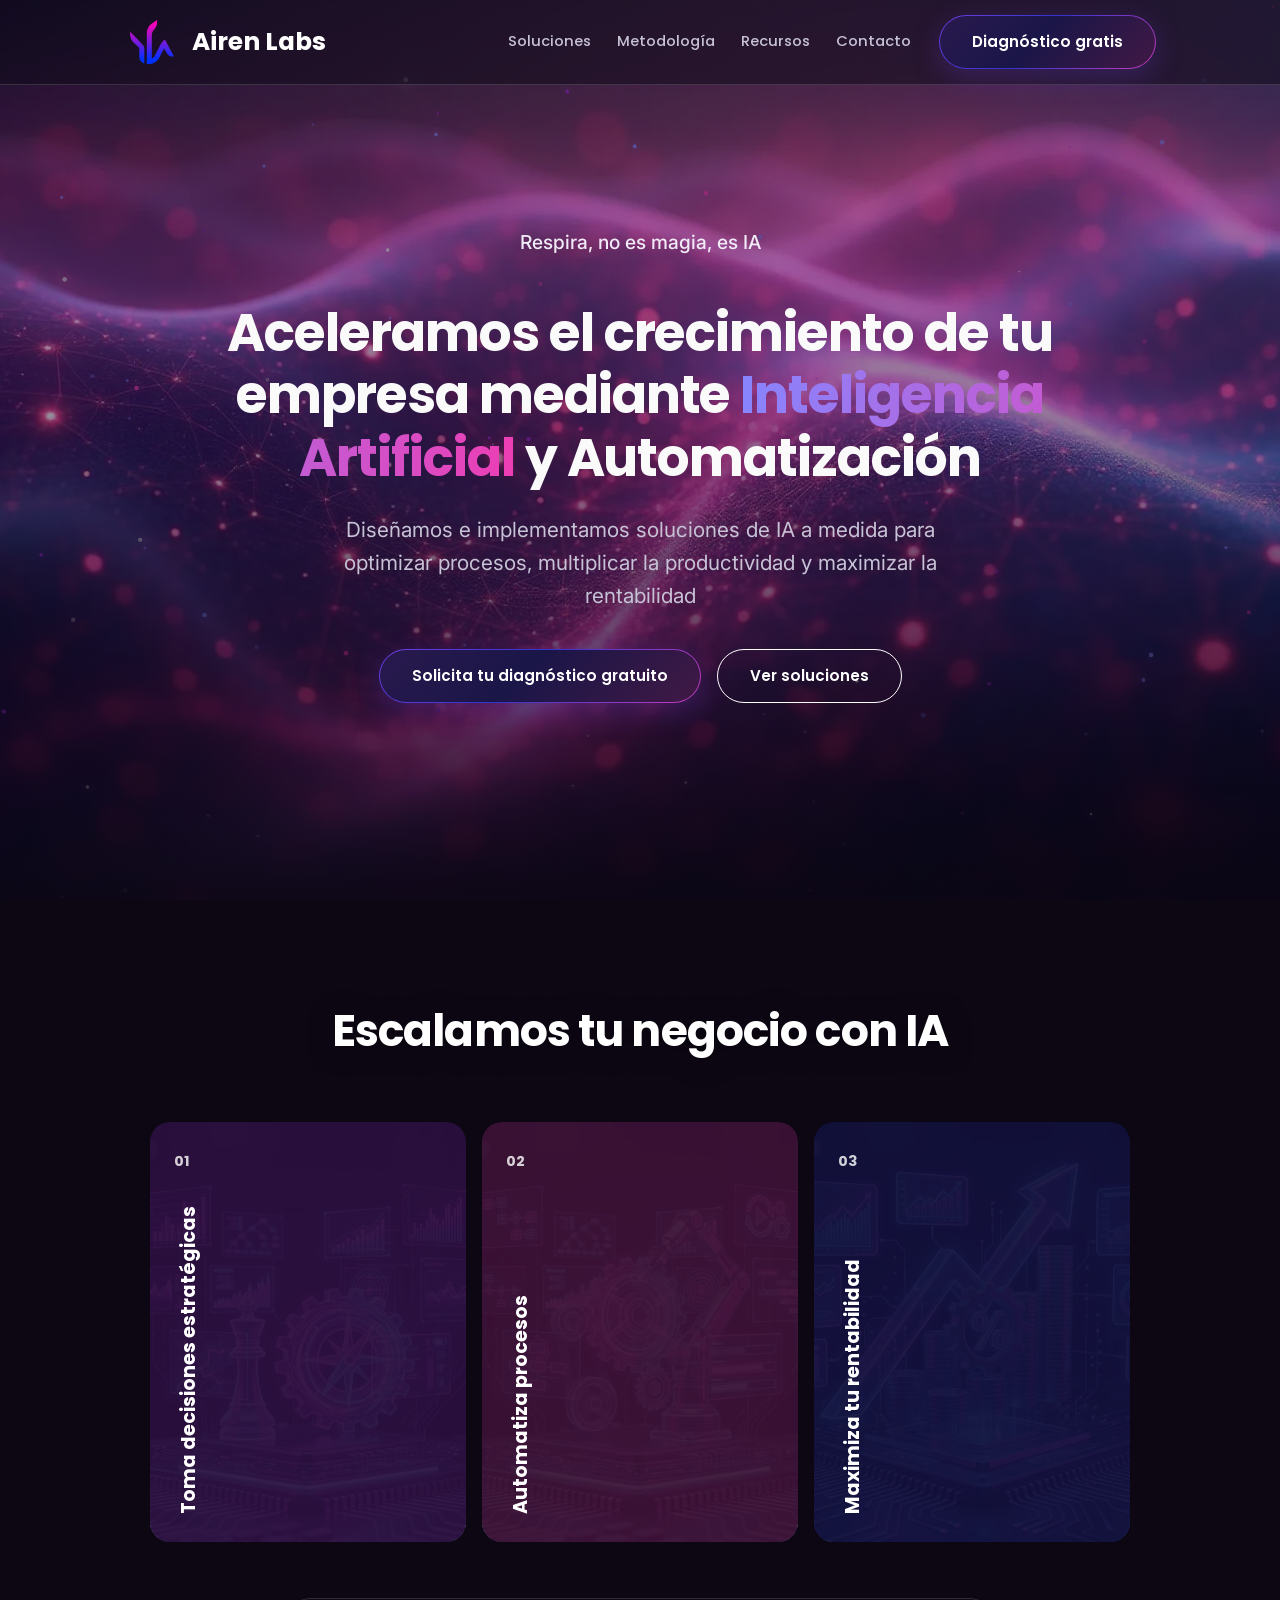
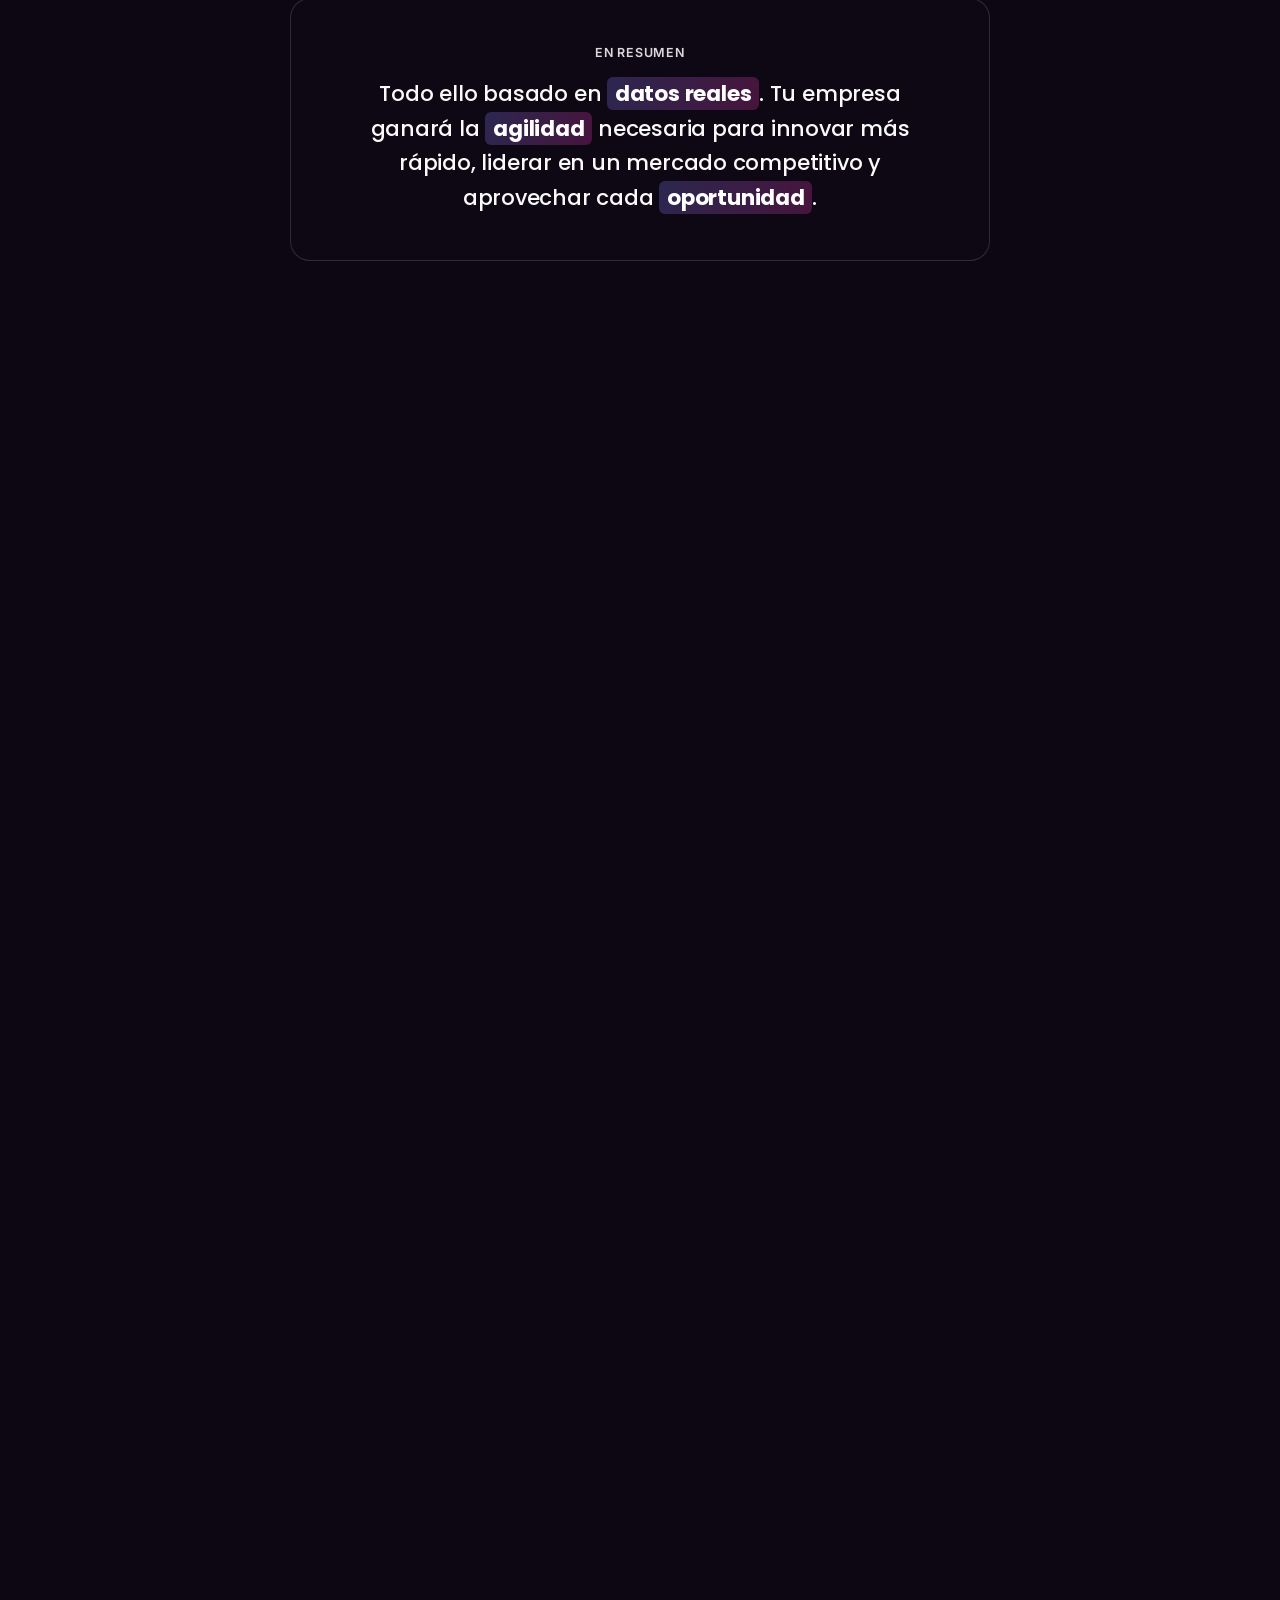
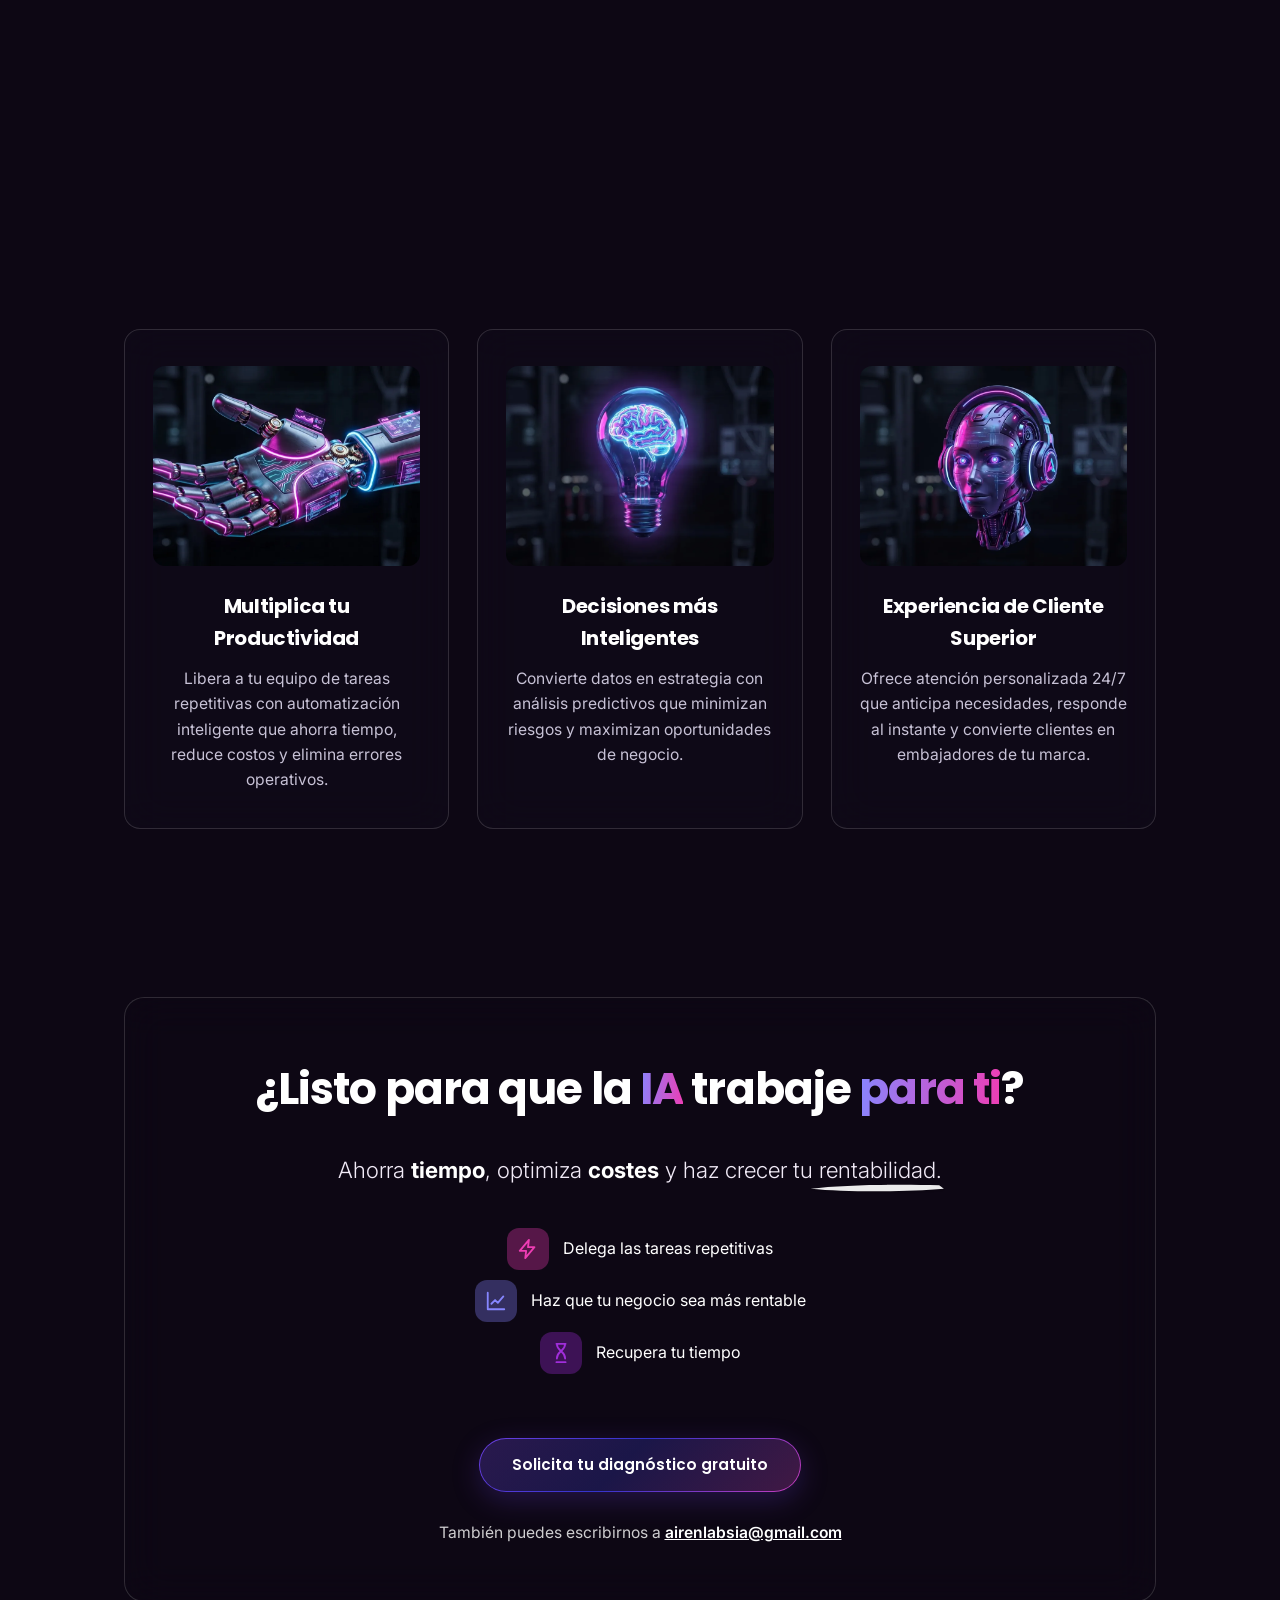
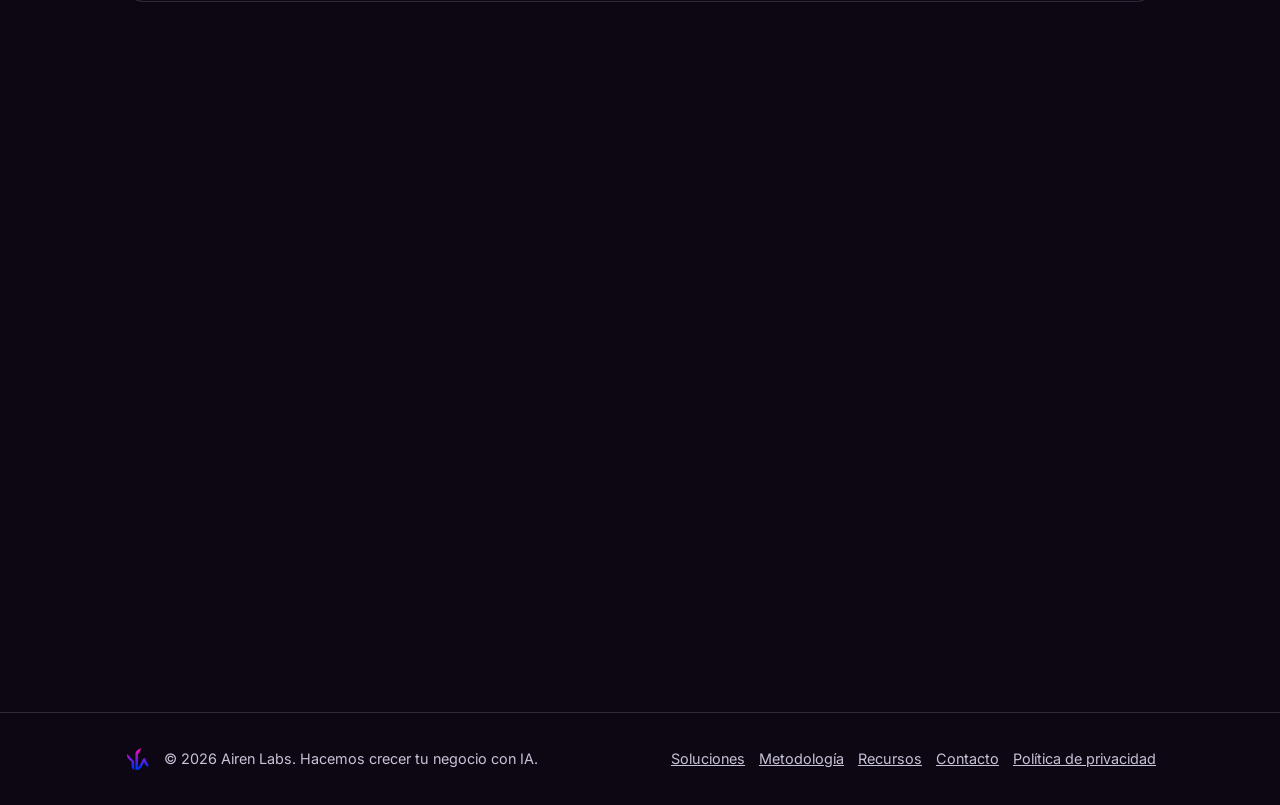
==== index.html @ 018a7fe8 "SEO, optimización de imágenes y diferenciación de páginas de servicio - Añade meta description, Open" ====
<!DOCTYPE html>
<html lang="es">
<head>
<meta charset="UTF-8">
<meta name="viewport" content="width=device-width, initial-scale=1.0">
<title>Airen Labs — IA que trabaja por ti</title>
<meta name="description" content="Diseñamos e implementamos soluciones de IA a medida para optimizar procesos, multiplicar la productividad y maximizar la rentabilidad de tu empresa.">
<link rel="canonical" href="https://www.airen-labs.com/">
<meta property="og:type" content="website">
<meta property="og:locale" content="es_ES">
<meta property="og:site_name" content="Airen Labs">
<meta property="og:url" content="https://www.airen-labs.com/">
<meta property="og:title" content="Airen Labs — IA que trabaja por ti">
<meta property="og:description" content="Diseñamos e implementamos soluciones de IA a medida para optimizar procesos, multiplicar la productividad y maximizar la rentabilidad de tu empresa.">
<meta property="og:image" content="https://www.airen-labs.com/imagenes%20web/hero-bg.jpg">
<meta name="twitter:card" content="summary_large_image">
<meta name="twitter:title" content="Airen Labs — IA que trabaja por ti">
<meta name="twitter:description" content="Diseñamos e implementamos soluciones de IA a medida para optimizar procesos, multiplicar la productividad y maximizar la rentabilidad de tu empresa.">
<meta name="twitter:image" content="https://www.airen-labs.com/imagenes%20web/hero-bg.jpg">
<link rel="icon" type="image/svg+xml" href="imagenes%20web/logo.svg">
<link rel="alternate icon" type="image/png" sizes="32x32" href="imagenes%20web/favicon-32.png">
<link rel="alternate icon" type="image/png" sizes="48x48" href="imagenes%20web/favicon-48.png">
<link rel="alternate icon" type="image/png" sizes="512x512" href="imagenes%20web/favicon-512.png">
<link rel="apple-touch-icon" sizes="180x180" href="imagenes%20web/apple-touch-icon.png">
<link rel="preconnect" href="https://fonts.googleapis.com">
<link rel="preconnect" href="https://fonts.gstatic.com" crossorigin>
<link rel="stylesheet" href="styles.css">
<link rel="preload" as="style" href="https://fonts.googleapis.com/css2?family=Poppins:wght@600;700;800&family=Inter:wght@400;500;600&display=swap" onload="this.onload=null;this.rel='stylesheet'">
<noscript><link rel="stylesheet" href="https://fonts.googleapis.com/css2?family=Poppins:wght@600;700;800&family=Inter:wght@400;500;600&display=swap"></noscript>
<link rel="preload" as="style" href="glass-folder.css" onload="this.onload=null;this.rel='stylesheet'">
<noscript><link rel="stylesheet" href="glass-folder.css"></noscript>
<script async src="https://www.googletagmanager.com/gtm.js?id=G-SX6KW8X8PZ"></script>
<script>
  window.dataLayer = window.dataLayer || [];
  function gtag(){dataLayer.push(arguments);}
  gtag('js', new Date());
</script>
</head>
<body>

<header class="site-header">
  <div class="site-header__inner container">
    <a href="#hero" class="site-header__brand">
      <img src="imagenes%20web/logo.svg" alt="" class="site-header__logo">
      Airen Labs
    </a>
    <nav class="site-header__nav" id="siteNav">
      <a href="#services">Soluciones</a>
      <a href="#metodologia">Metodología</a>
      <a href="#recursos">Recursos</a>
      <a href="#contact">Contacto</a>
    </nav>
    <a href="/diagnostico" class="btn btn--primary site-header__cta">Diagnóstico gratis</a>
    <button type="button" class="site-header__toggle" id="siteNavToggle" aria-expanded="false" aria-controls="siteNav" aria-label="Abrir menú">
      <span></span><span></span><span></span>
    </button>
  </div>
</header>

<div class="bg-scene" aria-hidden="true">
  <div class="wave wave--1"></div>
  <div class="wave wave--2"></div>
  <div class="wave wave--3"></div>
  <canvas id="stars"></canvas>
  <div class="bg-fade"></div>
</div>

<section class="hero" id="hero">
  <div class="hero__content reveal">
    <p class="hero__subtitle">Respira, no es magia, es IA</p>
    <h1 class="hero__headline">Aceleramos el crecimiento de tu empresa mediante <span class="gradient-text">Inteligencia Artificial</span> y Automatización</h1>
    <p class="hero__lead">Diseñamos e implementamos soluciones de IA a medida para optimizar procesos, multiplicar la productividad y maximizar la rentabilidad</p>
    <div class="hero__ctas">
      <a href="/diagnostico" class="btn btn--primary">Solicita tu diagnóstico gratuito</a>
      <a href="#services" class="btn btn--outline" style="--accent-color:#fff">Ver soluciones</a>
    </div>
  </div>
</section>

<!-- Prueba social / partners: en pausa hasta tener logos reales de clientes (ver wireframe) -->


<section class="value">
  <div class="container reveal">
    <h2 class="center heading-solid">Escalamos tu negocio con IA</h2>
    <ul class="pillars">
      <li class="pillars__item" style="--card-color:var(--accent);--card-img:url('imagenes%20web/pillar-decisiones.webp')" tabindex="0">
        <div class="pillars__collapsed">
          <span class="pillars__num">01</span>
          <span class="pillars__label">Toma decisiones estratégicas</span>
        </div>
        <div class="pillars__expanded">
          <span class="pillars__icon">
            <svg viewBox="0 0 24 24" fill="none" stroke="currentColor" stroke-width="1.5"><path d="M9 18h6M10 21h4M12 3a6 6 0 0 0-3.5 10.9c.4.3.7.8.7 1.35V16h5.6v-.75c0-.55.3-1.05.7-1.35A6 6 0 0 0 12 3Z" stroke-linecap="round" stroke-linejoin="round"/></svg>
          </span>
          <span class="pillars__eyebrow">Con datos, no con intuición</span>
          <h3 class="pillars__heading">Toma decisiones estratégicas</h3>
          <p class="pillars__desc">Centralizamos tus datos y te damos visibilidad clara para decidir con información real, no con corazonadas.</p>
          <div class="pillars__tags"><span>Datos</span><span>Analítica</span><span>KPIs</span></div>
        </div>
      </li>
      <li class="pillars__item" style="--card-color:var(--primary);--card-img:url('imagenes%20web/pillar-automatiza.webp')" tabindex="0">
        <div class="pillars__collapsed">
          <span class="pillars__num">02</span>
          <span class="pillars__label">Automatiza procesos</span>
        </div>
        <div class="pillars__expanded">
          <span class="pillars__icon">
            <svg viewBox="0 0 24 24" fill="none" stroke="currentColor" stroke-width="1.5"><path d="M13 2 3 14h7l-1 8 10-12h-7l1-8Z" stroke-linecap="round" stroke-linejoin="round"/></svg>
          </span>
          <span class="pillars__eyebrow">Menos tareas repetitivas</span>
          <h3 class="pillars__heading">Automatiza procesos</h3>
          <p class="pillars__desc">Eliminamos el trabajo manual repetitivo para que tu equipo dedique su tiempo a lo que de verdad aporta valor.</p>
          <div class="pillars__tags"><span>Workflows</span><span>Integraciones</span><span>Agentes IA</span></div>
        </div>
      </li>
      <li class="pillars__item" style="--card-color:var(--secondary);--card-img:url('imagenes%20web/pillar-rentabilidad.webp')" tabindex="0">
        <div class="pillars__collapsed">
          <span class="pillars__num">03</span>
          <span class="pillars__label">Maximiza tu rentabilidad</span>
        </div>
        <div class="pillars__expanded">
          <span class="pillars__icon">
            <svg viewBox="0 0 24 24" fill="none" stroke="currentColor" stroke-width="1.5"><path d="M3 3v18h18" stroke-linecap="round" stroke-linejoin="round"/><path d="m7 15 4-4 3 3 6-7" stroke-linecap="round" stroke-linejoin="round"/></svg>
          </span>
          <span class="pillars__eyebrow">Más beneficio, mismo equipo</span>
          <h3 class="pillars__heading">Maximiza tu rentabilidad</h3>
          <p class="pillars__desc">Reducimos costes operativos y aumentamos la capacidad de tu negocio sin ampliar plantilla.</p>
          <div class="pillars__tags"><span>Ahorro</span><span>Escalabilidad</span><span>ROI</span></div>
        </div>
      </li>
    </ul>
    <div class="closing-card">
      <span class="closing-card__eyebrow">En resumen</span>
      <p>Todo ello basado en <span class="hl">datos reales</span>. Tu empresa ganará la <span class="hl">agilidad</span> necesaria para innovar más rápido, liderar en un mercado competitivo y aprovechar cada <span class="hl">oportunidad</span>.</p>
    </div>
  </div>
</section>

<section class="services" id="services">
  <div class="container">
    <h2 class="center reveal heading-solid">Soluciones IA</h2>
    <div class="cards">
      <a class="service reveal" href="formacion.html" style="--accent-color:var(--primary)">
        <div class="card__media"><img src="imagenes%20web/service-formacion.webp" alt="Formación inCompany" loading="lazy"></div>
        <h3>Formación inCompany</h3>
        <p>Enseñamos cómo dominar esta tecnología y prepararse para el cambio</p>
        <span class="btn btn--outline">Fórmate aquí</span>
      </a>
      <a class="service reveal" href="agentes.html" style="--accent-color:var(--secondary-text)">
        <div class="card__media"><img src="imagenes%20web/service-agentes.webp" alt="Agentes personalizados" loading="lazy"></div>
        <h3>Agentes personalizados</h3>
        <p>Impulsamos tu negocio para escalar en eficiencia y productividad</p>
        <span class="btn btn--outline">Trabajamos para ti</span>
      </a>
      <a class="service reveal" href="consultoria.html" style="--accent-color:var(--accent)">
        <div class="card__media"><img src="imagenes%20web/service-consultoria.webp" alt="Consultoría en flujos de trabajo" loading="lazy"></div>
        <h3>Consultoría en flujos de trabajo</h3>
        <p>Análisis e implementación de las herramientas de IA necesarias para ahorrar tiempo y dinero.</p>
        <span class="btn btn--outline">Herramientas IA</span>
      </a>
    </div>
  </div>
</section>

<section class="diagram" id="metodologia">
  <div class="container reveal">
    <h2 class="center heading-solid">Así lo hacemos posible</h2>
    <div class="diagram__flow">
      <div class="diagram__hline"></div>
      <div class="diagram__beam"></div>
      <div class="diagram__steps">
        <div class="step" style="--step-color:var(--primary)">
          <div class="step__node">
            <svg viewBox="0 0 24 24" fill="none" stroke="currentColor" stroke-width="1.5"><circle cx="11" cy="11" r="7"/><path d="m21 21-4.3-4.3" stroke-linecap="round"/></svg>
          </div>
          <h3>Diagnóstico gratuito</h3>
          <p>Analizamos tus procesos y detectamos dónde pierdes tiempo y dinero</p>
        </div>
        <div class="step" style="--step-color:var(--accent)">
          <div class="step__node">
            <svg viewBox="0 0 24 24" fill="none" stroke="currentColor" stroke-width="1.5"><path d="M12 2v4M12 18v4M4.9 4.9l2.8 2.8M16.3 16.3l2.8 2.8M2 12h4M18 12h4M4.9 19.1l2.8-2.8M16.3 7.7l2.8-2.8"/></svg>
          </div>
          <h3>Diseñamos tu flujo IA</h3>
          <p>Elegimos las herramientas y agentes que encajan con tu negocio</p>
        </div>
        <div class="step" style="--step-color:var(--secondary-text)">
          <div class="step__node">
            <svg viewBox="0 0 24 24" fill="none" stroke="currentColor" stroke-width="1.5"><path d="M13 2 3 14h7l-1 8 10-12h-7l1-8Z" stroke-linecap="round" stroke-linejoin="round"/></svg>
          </div>
          <h3>Implementamos</h3>
          <p>Automatizamos los procesos y los integramos en tu día a día</p>
        </div>
        <div class="step" style="--step-color:var(--primary)">
          <div class="step__node">
            <svg viewBox="0 0 24 24" fill="none" stroke="currentColor" stroke-width="1.5"><path d="M3 3v18h18" stroke-linecap="round"/><path d="m7 15 4-4 3 3 6-7" stroke-linecap="round" stroke-linejoin="round"/></svg>
          </div>
          <h3>Ahorras tiempo y dinero</h3>
          <p>Recuperas horas cada semana y escalas sin contratar más equipo</p>
        </div>
      </div>
    </div>
  </div>
</section>

<section class="showcase">
  <div class="container">
    <h2 class="center reveal heading-solid">Así mejora la IA tu día a día</h2>
    <div class="cards">
      <article class="card reveal">
        <div class="card__media"><img src="imagenes%20web/benefit-productividad.webp" alt="Multiplica tu Productividad" loading="lazy"></div>
        <h3>Multiplica tu Productividad</h3>
        <p>Libera a tu equipo de tareas repetitivas con automatización inteligente que ahorra tiempo, reduce costos y elimina errores operativos.</p>
      </article>
      <article class="card reveal">
        <div class="card__media"><img src="imagenes%20web/benefit-decisiones.webp" alt="Decisiones más Inteligentes" loading="lazy"></div>
        <h3>Decisiones más Inteligentes</h3>
        <p>Convierte datos en estrategia con análisis predictivos que minimizan riesgos y maximizan oportunidades de negocio.</p>
      </article>
      <article class="card reveal">
        <div class="card__media"><img src="imagenes%20web/benefit-experiencia.webp" alt="Experiencia de Cliente Superior" loading="lazy"></div>
        <h3>Experiencia de Cliente Superior</h3>
        <p>Ofrece atención personalizada 24/7 que anticipa necesidades, responde al instante y convierte clientes en embajadores de tu marca.</p>
      </article>
    </div>
  </div>
</section>

<section class="cta" id="contact">
  <div class="container reveal">
   <div class="cta__card">
    <h2 class="center">¿Listo para que la <span class="gradient-text">IA</span> trabaje <span class="gradient-text">para ti</span>?</h2>
    <p class="cta__subtitle">Ahorra <strong>tiempo</strong>, optimiza <strong>costes</strong> y haz crecer tu <span class="marker-underline">rentabilidad</span>.</p>
    <ul class="value__list value__list--cta">
      <li>
        <span class="value__icon" style="--icon-color:var(--primary)">
          <svg viewBox="0 0 24 24" fill="none" stroke="currentColor" stroke-width="2"><path d="M13 2 3 14h7l-1 8 10-12h-7l1-8Z" stroke-linecap="round" stroke-linejoin="round"/></svg>
        </span>
        Delega las tareas repetitivas
      </li>
      <li>
        <span class="value__icon" style="--icon-color:var(--secondary-text)">
          <svg viewBox="0 0 24 24" fill="none" stroke="currentColor" stroke-width="2"><path d="M3 3v18h18" stroke-linecap="round" stroke-linejoin="round"/><path d="m7 15 4-4 3 3 6-7" stroke-linecap="round" stroke-linejoin="round"/></svg>
        </span>
        Haz que tu negocio sea más rentable
      </li>
      <li>
        <span class="value__icon" style="--icon-color:var(--accent)">
          <svg viewBox="0 0 24 24" fill="none" stroke="currentColor" stroke-width="2"><path d="M7 2h10M7 22h10M7.5 2c0 5.2 3.5 6.7 4.5 8-1 1.3-4.5 2.8-4.5 8M16.5 2c0 5.2-3.5 6.7-4.5 8 1 1.3 4.5 2.8 4.5 8" stroke-linecap="round" stroke-linejoin="round"/></svg>
        </span>
        Recupera tu tiempo
      </li>
    </ul>
    <a href="/diagnostico" class="btn btn--primary">Solicita tu diagnóstico gratuito</a>
    <p class="cta__email">También puedes escribirnos a <a href="mailto:airenlabsia@gmail.com">airenlabsia@gmail.com</a></p>
   </div>
  </div>
</section>

<section class="resources" id="recursos">
  <div class="container reveal">
    <h2 class="center heading-solid">¿Quieres seguir aprendiendo?</h2>
    <p class="resources__intro">Empieza con nuestros recursos gratuitos: guías y plantillas para dar tus primeros pasos con la IA en tu negocio.</p>

    <div class="resources__folders" id="resourceFolders"></div>
  </div>
</section>

<div class="modal" id="resourceModal" hidden>
  <div class="modal__backdrop" data-modal-close></div>
  <div class="modal__dialog" role="dialog" aria-modal="true" aria-labelledby="resourceModalTitle">
    <button type="button" class="modal__close" data-modal-close aria-label="Cerrar">&times;</button>

    <div id="resourceModalForm">
      <h3 id="resourceModalTitle">Desbloquear recurso</h3>
      <p class="modal__resource-name" id="modalResourceName"></p>
      <p class="resources__note" id="resourceNote">*Aún no hemos publicado este documento — al enviarte, te avisaremos por email en cuanto esté listo para descargar.</p>

      <form class="resources__form" id="resourcesForm" novalidate>
        <div class="resources__field">
          <label for="resName">Nombre</label>
          <input type="text" id="resName" name="name" autocomplete="name" required>
          <span class="resources__error" id="resNameError">Escribe tu nombre</span>
        </div>
        <div class="resources__field">
          <label for="resEmail">Email</label>
          <input type="email" id="resEmail" name="email" autocomplete="email" required>
          <span class="resources__error" id="resEmailError">Escribe un email válido</span>
        </div>
        <button type="submit" class="btn btn--primary">Desbloquear recurso</button>
      </form>
    </div>

    <div class="resources__thanks" id="resourcesThanks" hidden>
      <p id="thanksMessagePending">¡Gracias<span id="thanksName"></span>! Te avisaremos a <strong id="thanksEmail"></strong> en cuanto esté listo para descargar.</p>
      <p id="thanksMessageReady" hidden>¡Gracias<span id="thanksNameReady"></span>! Te hemos abierto la guía en una pestaña nueva. Si no se abrió automáticamente, usa el botón de abajo.</p>
      <a href="#" id="thanksFileLink" class="btn btn--primary" target="_blank" rel="noopener" hidden>Abrir guía</a>
    </div>
  </div>
</div>

<footer class="footer">
  <div class="footer__inner">
    <div class="footer__brand">
      <img src="imagenes%20web/logo.svg" alt="Airen Labs" class="footer__logo">
      <p>© 2026 Airen Labs. Hacemos crecer tu negocio con IA.</p>
    </div>
    <nav class="footer__links">
      <a href="#services">Soluciones</a>
      <a href="#metodologia">Metodología</a>
      <a href="#recursos">Recursos</a>
      <a href="mailto:airenlabsia@gmail.com">Contacto</a>
      <a href="/privacidad">Política de privacidad</a>
    </nav>
  </div>
</footer>

<script src="script.js"></script>
<script src="glass-folder.js"></script>
<script>
(() => {
  const modal = document.getElementById('resourceModal');
  const modalFormWrap = document.getElementById('resourceModalForm');
  const modalResourceName = document.getElementById('modalResourceName');
  const resourceNote = document.getElementById('resourceNote');
  const closeEls = modal.querySelectorAll('[data-modal-close]');

  const form = document.getElementById('resourcesForm');
  const nameInput = document.getElementById('resName');
  const emailInput = document.getElementById('resEmail');
  const nameError = document.getElementById('resNameError');
  const emailError = document.getElementById('resEmailError');
  const thanks = document.getElementById('resourcesThanks');
  const thanksMessagePending = document.getElementById('thanksMessagePending');
  const thanksMessageReady = document.getElementById('thanksMessageReady');
  const thanksName = document.getElementById('thanksName');
  const thanksNameReady = document.getElementById('thanksNameReady');
  const thanksEmail = document.getElementById('thanksEmail');
  const thanksFileLink = document.getElementById('thanksFileLink');

  const emailRe = /^[^\s@]+@[^\s@]+\.[^\s@]+$/;
  const SHEET_ENDPOINT = 'https://script.google.com/macros/s/AKfycbxfyzOGWk8bV97gumPogRW3Slig_I2xzHLhM05pBNzHVdLhRnhcPLO4sEs1RfEDrmeJnw/exec';

  let currentResource = '';
  let currentResourceFile = '';

  function openModal(resourceName, fileUrl) {
    currentResource = resourceName;
    currentResourceFile = fileUrl || '';
    modalResourceName.textContent = resourceName;
    resourceNote.hidden = !!currentResourceFile;
    form.reset();
    nameError.style.display = 'none';
    emailError.style.display = 'none';
    modalFormWrap.hidden = false;
    thanks.hidden = true;
    modal.hidden = false;
    document.body.style.overflow = 'hidden';
  }

  function closeModal() {
    modal.hidden = true;
    document.body.style.overflow = '';
  }

  const foldersMount = document.getElementById('resourceFolders');
  if (foldersMount && window.GlassFolder) {
    const width = window.innerWidth < 480 ? 260 : 300;
    const resources = [
      {
        label: 'Guía rápida',
        meta: 'Disponible',
        art: 'primary',
        seed: 3,
        file: { name: 'Primeros pasos con IA', meta: 'PDF · Disponible', fileUrl: 'https://drive.google.com/file/d/15agjvG--Ei16CrD3pL1RE4u_NAdnunj0/view' },
      },
      {
        label: 'Checklist',
        meta: 'Próximamente',
        art: 'accent',
        seed: 11,
        file: { name: '¿Lista para automatizar?', meta: 'Autoevaluación · Próximamente', fileUrl: '' },
      },
      {
        label: 'Plantilla',
        meta: 'Próximamente',
        art: 'secondary',
        seed: 19,
        file: { name: 'Prompts para el día a día', meta: 'Plantilla · Próximamente', fileUrl: '' },
      },
    ];
    resources.forEach((res, i) => {
      GlassFolder.create(foldersMount, {
        label: res.label,
        meta: res.meta,
        art: res.art,
        seed: res.seed,
        width,
        appearDelay: i * 120,
        file: {
          name: res.file.name,
          meta: res.file.meta,
          onSelect: () => openModal(res.label + ': ' + res.file.name, res.file.fileUrl),
        },
      });
    });
  }

  closeEls.forEach((el) => el.addEventListener('click', closeModal));

  document.addEventListener('keydown', (e) => {
    if (e.key === 'Escape' && !modal.hidden) closeModal();
  });

  form.addEventListener('submit', (e) => {
    e.preventDefault();
    const name = nameInput.value.trim();
    const email = emailInput.value.trim();
    let valid = true;

    if (!name) {
      nameError.style.display = 'block';
      valid = false;
    } else {
      nameError.style.display = 'none';
    }

    if (!emailRe.test(email)) {
      emailError.style.display = 'block';
      valid = false;
    } else {
      emailError.style.display = 'none';
    }

    if (!valid) return;

    if (currentResourceFile) {
      window.open(currentResourceFile, '_blank', 'noopener');
    }

    fetch(SHEET_ENDPOINT, {
      method: 'POST',
      mode: 'no-cors',
      body: new URLSearchParams({ name, email, resource: currentResource }),
    }).catch(() => {});

    thanksName.textContent = ', ' + name;
    thanksNameReady.textContent = ', ' + name;
    thanksEmail.textContent = email;

    if (currentResourceFile) {
      thanksMessagePending.hidden = true;
      thanksMessageReady.hidden = false;
      thanksFileLink.href = currentResourceFile;
      thanksFileLink.hidden = false;
    } else {
      thanksMessagePending.hidden = false;
      thanksMessageReady.hidden = true;
      thanksFileLink.hidden = true;
    }

    modalFormWrap.hidden = true;
    thanks.hidden = false;
  });
})();
</script>
</body>
</html>
---- styles.css ----
:root{--background:#0d0714;--card:#1B1B22;--muted:#2E2E38;--muted-foreground:#C7C2D6;--foreground:#FAFAFA;--border:rgba(250,250,250,0.14);--primary:#EE3DB4;--secondary:#3333CC;--accent:#A12EDB;--secondary-text:#8686FF;--gradient-primary:linear-gradient(135deg,#6C3FE0,#3333CC 45%,#C93DBE);--gradient-secondary:linear-gradient(135deg,#3333CC,#A12EDB);--gradient-text:linear-gradient(95deg,#8686FF,#EE3DB4);--glass:rgba(18,12,26,0.55);--glass-strong:rgba(18,12,26,0.74);--font-heading:'Poppins',Arial,sans-serif;--font-body:'Inter',Arial,sans-serif}*{box-sizing:border-box;margin:0;padding:0}html{scroll-behavior:smooth;scroll-padding-top:88px}body{background:var(--background);color:var(--foreground);font-family:var(--font-body);line-height:1.6;-webkit-font-smoothing:antialiased;overflow-x:hidden}h1,h2,h3{font-family:var(--font-heading);font-weight:700;letter-spacing:-0.02em}.container{max-width:1080px;margin:0 auto;padding:0 24px}.center{text-align:center}.gradient-text{background:var(--gradient-text);-webkit-background-clip:text;background-clip:text;color:transparent}.heading-solid{color:#fff;text-shadow:0 2px 24px rgba(0,0,0,.55)}.bg-scene{position:fixed;inset:0;z-index:-1;overflow:hidden;background:#0a0612 url('imagenes%20web/hero-bg.webp') center center / cover no-repeat}#stars{position:absolute;inset:0;width:100%;height:100%}.wave{position:absolute;left:-30vw;width:170vw;filter:blur(65px);opacity:0.22;mix-blend-mode:screen;border-radius:45%;animation:waveMove 22s ease-in-out infinite alternate}.wave--1{height:42vh;top:-10vh;background:linear-gradient(100deg,#EE3DB4,#FF6FCF 45%,#A12EDB);transform:rotate(-7deg)}.wave--2{height:48vh;top:26vh;background:linear-gradient(100deg,#A12EDB,#6C3FE0 40%,#3333CC);transform:rotate(5deg);animation-delay:-7s}.wave--3{height:56vh;bottom:-16vh;background:linear-gradient(100deg,#3333CC,#1b1a5c 60%,transparent);transform:rotate(-4deg);animation-delay:-14s;opacity:0.18}@keyframes waveMove{0%{transform:translate(0,0) rotate(-6deg)}50%{transform:translate(3vw,-2vh) rotate(-2deg)}100%{transform:translate(-2vw,2vh) rotate(-8deg)}}.bg-fade{position:absolute;inset:0;background:linear-gradient(to bottom,rgba(10,6,18,0.35) 0%,rgba(10,6,18,0.42) 45%,rgba(10,6,18,0.68) 80%,rgba(10,6,18,0.92) 100%)}@media (prefers-reduced-motion:reduce){.wave{animation:none}}.site-header{position:fixed;top:0;left:0;right:0;z-index:40;background:var(--glass);backdrop-filter:blur(20px);-webkit-backdrop-filter:blur(20px);border-bottom:1px solid var(--border)}.site-header__inner{display:flex;align-items:center;gap:28px;padding:14px 24px}.site-header__brand{display:flex;align-items:center;gap:12px;font-family:var(--font-heading);font-weight:700;font-size:1.55rem;color:#fff;text-decoration:none;margin-right:auto}.site-header__logo{width:56px;height:auto}.site-header__nav{display:flex;align-items:center;gap:26px}.site-header__nav a{font-family:var(--font-heading);font-weight:500;font-size:.92rem;color:var(--muted-foreground);text-decoration:none;transition:color .2s ease}.site-header__nav a:hover{color:#fff}.site-header__cta{padding:10px 22px;font-size:.88rem;flex-shrink:0}.site-header__toggle{display:none;flex-direction:column;justify-content:center;gap:5px;width:34px;height:34px;background:none;border:none;cursor:pointer;flex-shrink:0}.site-header__toggle span{display:block;width:100%;height:2px;background:#fff;border-radius:2px;transition:transform .2s ease,opacity .2s ease}.site-header__toggle[aria-expanded="true"] span:nth-child(1){transform:translateY(7px) rotate(45deg)}.site-header__toggle[aria-expanded="true"] span:nth-child(2){opacity:0}.site-header__toggle[aria-expanded="true"] span:nth-child(3){transform:translateY(-7px) rotate(-45deg)}@media (max-width:860px){.site-header__nav{position:absolute;top:100%;left:0;right:0;flex-direction:column;align-items:flex-start;gap:4px;padding:12px 24px 18px;background:rgba(13,8,20,.96);backdrop-filter:blur(20px);-webkit-backdrop-filter:blur(20px);border-bottom:1px solid var(--border);display:none}.site-header__nav.is-open{display:flex}.site-header__nav a{padding:10px 0;width:100%}.site-header__inner .site-header__cta{display:none}.site-header__toggle{display:flex}}.hero{position:relative;min-height:100vh;display:flex;align-items:center;justify-content:center;text-align:center;padding:90px 24px 60px}.hero__content{position:relative;z-index:1}.hero__ctas{display:flex;gap:16px;justify-content:center;flex-wrap:wrap;margin-top:2.25rem}.hero__subtitle{font-size:clamp(1rem,2vw,1.2rem);color:#F1EAF7;font-weight:500;text-shadow:0 2px 20px rgba(0,0,0,.4);margin-bottom:2.75rem}.hero__headline{font-size:clamp(2rem,4.2vw,3.25rem);font-weight:700;line-height:1.2;max-width:850px;margin:0 auto 1.5rem;color:#FAFAFA;text-wrap:balance}.hero__lead{font-size:clamp(1.05rem,2.1vw,1.3rem);font-weight:400;line-height:1.6;color:var(--muted-foreground);max-width:620px;margin:0 auto;text-shadow:0 2px 20px rgba(0,0,0,.4)}@media (max-width:600px){.hero{min-height:auto;padding:110px 24px 64px}}.value{padding:96px 0}.value h2{font-size:clamp(1.9rem,4vw,2.75rem);margin-bottom:3.5rem}@media (max-width:600px){.value{padding:56px 0 72px}.value h2{margin-bottom:2.25rem}}.value__subheading{font-size:clamp(1.5rem,3vw,2.1rem);color:#fff;margin:5rem 0 3rem}.value__list{position:relative;list-style:none;max-width:620px;margin:0 auto 3.5rem}.value__icon{display:inline-flex;align-items:center;justify-content:center;width:42px;height:42px;border-radius:12px;background:color-mix(in srgb,var(--icon-color) 32%,transparent);color:var(--icon-color);flex-shrink:0}.value__icon svg{width:22px;height:22px}.pillars{list-style:none;display:flex;gap:16px;max-width:980px;height:420px;margin:0 auto 3.5rem}.pillars__item{position:relative;flex:1;min-width:0;overflow:hidden;border-radius:20px;padding:28px 24px;background:var(--card-img) center/cover no-repeat,var(--card-color);cursor:pointer;transition:flex .55s cubic-bezier(.4,0,.2,1)}.pillars__item:hover,.pillars__item:focus-within,.pillars__item:focus-visible{flex:2.6}.pillars__item:focus-visible{outline:2px solid var(--card-color);outline-offset:-2px}.pillars__item::before{content:"";position:absolute;inset:0;background:color-mix(in srgb,var(--card-color) 22%,#0a0612 78%);opacity:.94;transition:background .4s ease,opacity .4s ease}.pillars__item:hover::before,.pillars__item:focus-within::before{opacity:1;background:linear-gradient(to top,color-mix(in srgb,var(--card-color) 72%,#0d0714 28%) 0%,color-mix(in srgb,var(--card-color) 50%,transparent) 62%,rgba(10,6,18,.3) 100%)}.pillars__collapsed{position:relative;z-index:1;height:100%;display:flex;flex-direction:column;justify-content:space-between;transition:opacity .25s ease}.pillars__item:hover .pillars__collapsed,.pillars__item:focus-within .pillars__collapsed{opacity:0}.pillars__num{font-family:var(--font-heading);font-weight:700;font-size:.9rem;color:rgba(255,255,255,.8)}.pillars__label{writing-mode:vertical-rl;transform:rotate(180deg);align-self:flex-start;font-family:var(--font-heading);font-weight:700;font-size:1.2rem;color:#fff;white-space:nowrap}.pillars__expanded{position:absolute;inset:0;z-index:1;padding:28px 26px;display:flex;flex-direction:column;justify-content:flex-end;gap:10px;opacity:0;transform:translateX(16px);transition:opacity .35s ease .08s,transform .35s ease .08s;pointer-events:none}.pillars__item:hover .pillars__expanded,.pillars__item:focus-within .pillars__expanded{opacity:1;transform:translateX(0);pointer-events:auto}.pillars__icon{display:inline-flex;align-items:center;justify-content:center;width:44px;height:44px;margin-bottom:.5rem;border-radius:12px;background:rgba(255,255,255,.2);color:#fff}.pillars__icon svg{width:22px;height:22px}.pillars__eyebrow{font-family:var(--font-body);font-weight:600;font-size:.78rem;letter-spacing:.06em;text-transform:uppercase;color:rgba(255,255,255,.85)}.pillars__heading{font-size:1.4rem;color:#fff;margin:0}.pillars__desc{font-family:var(--font-body);font-size:.95rem;line-height:1.5;color:rgba(255,255,255,.92)}.pillars__tags{display:flex;flex-wrap:wrap;gap:8px;margin-top:4px}.pillars__tags span{font-family:var(--font-body);font-size:.8rem;font-weight:500;color:#fff;padding:4px 12px;border:1px solid rgba(255,255,255,.45);border-radius:999px;white-space:nowrap}@media (max-width:860px){.pillars{flex-direction:column;height:auto}.pillars__item{flex:none!important;padding:26px 22px}.pillars__item::before{background:linear-gradient(to top,color-mix(in srgb,var(--card-color) 72%,#0d0714 28%) 0%,color-mix(in srgb,var(--card-color) 50%,transparent) 62%,rgba(10,6,18,.3) 100%)}.pillars__collapsed{display:none}.pillars__expanded{position:static;opacity:1;transform:none;pointer-events:auto}}.closing-card{position:relative;max-width:700px;margin:0 auto;padding:44px 48px;border-radius:20px;border:1px solid var(--border);background:rgba(18,12,26,0.28);backdrop-filter:blur(10px);-webkit-backdrop-filter:blur(10px);text-align:center}.closing-card__eyebrow{display:block;font-family:var(--font-body);font-weight:600;font-size:.78rem;letter-spacing:.06em;text-transform:uppercase;color:rgba(255,255,255,.85);margin-bottom:14px}.closing-card p{margin:0;font-family:var(--font-heading);font-weight:500;font-size:clamp(1.1rem,1.9vw,1.35rem);line-height:1.6;color:var(--foreground);letter-spacing:-0.01em}.closing-card .hl{font-weight:650;color:#fff;background:linear-gradient(100deg,rgba(134,134,255,.25),rgba(238,61,180,.25));padding:.05em .36em;border-radius:6px;box-decoration-break:clone;-webkit-box-decoration-break:clone}@media (max-width:600px){.closing-card{padding:32px 26px}}.diagram{padding:96px 0}.diagram h2{font-size:clamp(1.9rem,4vw,2.75rem);margin-bottom:3rem}.diagram__flow{position:relative;padding-top:8px}.diagram__hline{position:absolute;top:24px;left:6%;right:6%;height:2px;background:rgba(250,250,250,.14)}.diagram__beam{position:absolute;top:20px;width:10px;height:10px;border-radius:50%;background:#fff;box-shadow:0 0 6px rgba(255,255,255,.9),0 0 16px rgba(255,255,255,.55);animation:diagramBeam 6s linear infinite}@keyframes diagramBeam{0%{left:6%;opacity:0}6%{opacity:1}94%{opacity:1}100%{left:94%;opacity:0}}@media (prefers-reduced-motion:reduce){.diagram__beam{animation:none;opacity:0}}.diagram__steps{position:relative;z-index:1;display:grid;grid-template-columns:repeat(4,1fr);gap:14px}.step{text-align:center}.step__node{width:48px;height:48px;margin:0 auto 16px;border-radius:50%;background:var(--background);border:2px solid var(--step-color);display:flex;align-items:center;justify-content:center;color:var(--step-color)}.step__node svg{width:22px;height:22px}.step h3{font-size:1.05rem;color:#fff;margin-bottom:6px}.step p{font-size:.85rem;color:var(--muted-foreground);line-height:1.5}@media (max-width:720px){.diagram__steps{grid-template-columns:1fr;gap:32px}.diagram__hline,.diagram__beam{display:none}}.cards{display:grid;grid-template-columns:repeat(3,1fr);gap:28px}.card{background:var(--glass);backdrop-filter:blur(20px);-webkit-backdrop-filter:blur(20px);border:1px solid var(--border);border-radius:16px;padding:36px 28px;text-align:center;transition:transform .25s ease,border-color .25s ease,background .25s ease}.card:hover{transform:translateY(-4px);border-color:var(--icon-color);background:var(--glass-strong)}.card__media{width:100%;aspect-ratio:4/3;border-radius:12px;overflow:hidden;margin-bottom:1.5rem;background:var(--muted)}.card__media img{width:100%;height:100%;object-fit:cover;display:block}.card__icon{display:inline-flex;align-items:center;justify-content:center;width:52px;height:52px;border-radius:14px;background:color-mix(in srgb,var(--icon-color) 16%,transparent);color:var(--icon-color);margin-bottom:1.25rem}.card__icon svg{width:26px;height:26px}.card h3{font-size:1.25rem;margin-bottom:.75rem;color:#fff}.card p{color:var(--muted-foreground);font-size:.98rem}.showcase{padding:96px 0 48px}.showcase h2{font-size:clamp(1.9rem,4vw,2.75rem);margin-bottom:3.5rem}.services{padding:96px 0}.services h2{font-size:clamp(2.25rem,5vw,3.25rem);margin-bottom:3.5rem}.service{display:block;color:inherit;text-decoration:none;cursor:pointer;background:var(--glass);backdrop-filter:blur(20px);-webkit-backdrop-filter:blur(20px);border:1px solid var(--border);border-top:3px solid var(--accent-color);border-radius:16px;padding:36px 28px;text-align:center;transition:transform .25s ease,background .25s ease}.service:hover{transform:translateY(-4px);background:var(--glass-strong)}.service h3{font-size:1.35rem;color:var(--accent-color);margin-bottom:.85rem;min-height:4.3rem}.service p{color:var(--muted-foreground);margin-bottom:1.75rem;min-height:3.2em}.btn{display:inline-block;font-family:var(--font-heading);font-weight:600;font-size:.95rem;border-radius:999px;padding:14px 32px;cursor:pointer;border:none;text-decoration:none;transition:transform .2s ease,box-shadow .2s ease}.btn[hidden]{display:none}.btn:hover{transform:translateY(-2px)}.btn--primary{color:#fff;border:1.5px solid transparent;background-image:linear-gradient(var(--glass-strong),var(--glass-strong)),var(--gradient-primary);background-origin:border-box;background-clip:padding-box,border-box;backdrop-filter:blur(10px);-webkit-backdrop-filter:blur(10px);box-shadow:0 8px 28px rgba(108,63,224,.25)}.btn--primary:hover{box-shadow:0 0 30px rgba(161,46,219,.45)}.btn--outline{background:transparent;border:1.5px solid var(--accent-color);color:var(--accent-color)}.btn--outline:hover{background:color-mix(in srgb,var(--accent-color) 18%,transparent)}.cta{padding:120px 0 130px;text-align:center;position:relative}.cta__card{max-width:1080px;margin:0 auto;background:rgba(18,12,26,0.18);backdrop-filter:blur(20px);-webkit-backdrop-filter:blur(20px);border:1px solid var(--border);border-radius:20px;padding:56px 44px}.cta h2{font-size:clamp(1.9rem,4vw,2.75rem);margin-bottom:1.75rem;color:#fff}.cta__subtitle{font-size:clamp(1.1rem,2.5vw,1.4rem);font-weight:300;color:#F1EAF7;margin-bottom:2.5rem}.cta__subtitle strong{font-weight:700;color:#fff}.value__list--cta li{display:flex;align-items:center;justify-content:center;gap:14px;color:#fff}.value__list--cta li:not(:last-child){margin-bottom:10px}.marker-underline{position:relative;white-space:nowrap}.marker-underline::after{content:"";position:absolute;left:-10%;right:-10%;bottom:-0.5em;height:0.55em;background-image:url("data:image/svg+xml;utf8,<svg xmlns='http://www.w3.org/2000/svg' viewBox='0 0 240 60' preserveAspectRatio='none'><path d='M6,34 C60,14 150,10 224,16 L232,34 C168,50 70,52 6,34 Z' fill='white'/></svg>");background-repeat:no-repeat;background-size:100% 100%;opacity:0.92;filter:drop-shadow(0 1px 1px rgba(0,0,0,.15));z-index:-1}.cta .btn--primary{margin-top:.5rem}.cta__email{margin-top:1.75rem;color:rgba(255,255,255,.8);font-size:.98rem}.cta__email a{color:#fff;font-weight:600;text-decoration:underline}.cta__note{margin-top:.75rem;color:rgba(255,255,255,.6);font-size:.85rem}.footer{padding:32px 0;color:var(--muted-foreground);font-size:.9rem;border-top:1px solid var(--border)}.footer__inner{max-width:1080px;margin:0 auto;padding:0 24px;display:flex;align-items:center;justify-content:space-between;flex-wrap:wrap;gap:18px 28px}.footer__brand{display:flex;align-items:center;gap:12px}.footer__logo{width:28px;height:auto;flex-shrink:0}.footer__links{display:flex;flex-wrap:wrap;gap:8px 22px}.footer__links a{color:var(--muted-foreground);text-decoration:none;transition:color .2s ease}.footer__links a:hover{color:#fff}@media (max-width:620px){.footer__inner{flex-direction:column;text-align:center;justify-content:center}.footer__links{justify-content:center}}.reveal{opacity:0;transform:translateY(24px);transition:opacity .7s ease,transform .7s ease}.reveal.is-visible{opacity:1;transform:translateY(0)}@media (max-width:860px){.cards{grid-template-columns:1fr}}.back-link{position:relative;z-index:1;display:inline-block;margin:24px 0 0 24px;font-family:var(--font-heading);font-weight:600;font-size:.9rem;color:var(--foreground);text-decoration:none;opacity:.85;transition:opacity .2s ease}.back-link:hover{opacity:1}.page-hero{padding:32px 0 80px}.page-hero__grid{display:grid;grid-template-columns:280px 1fr;gap:48px;align-items:center}.page-hero__media{border-radius:16px;overflow:hidden;aspect-ratio:4/3}.page-hero__media img{width:100%;height:100%;object-fit:cover;display:block}.page-hero__text h1{font-size:clamp(2.2rem,4.5vw,3.25rem);margin-bottom:1rem}.page-hero__lead{font-size:1.15rem;color:var(--muted-foreground);line-height:1.7;max-width:520px}@media (max-width:720px){.page-hero__grid{grid-template-columns:1fr;text-align:center}.page-hero__media{max-width:320px;margin:0 auto}.page-hero__lead{margin:0 auto}}.training{padding:0 0 96px}.training .card{text-align:left}.training .card h3{margin-bottom:.75rem}.resources{padding:0 0 96px}.resources h2{font-size:clamp(1.9rem,4vw,2.75rem);margin-bottom:1.25rem}.resources__intro{max-width:600px;margin:0 auto 2.5rem;text-align:center;color:var(--muted-foreground);font-size:1.05rem;line-height:1.7}.resources__form{max-width:560px;margin:0 auto;display:flex;flex-wrap:wrap;gap:16px;align-items:flex-start;background:var(--glass);backdrop-filter:blur(20px);-webkit-backdrop-filter:blur(20px);border:1px solid var(--border);border-radius:18px;padding:28px}.resources__field{flex:1 1 200px;display:flex;flex-direction:column;gap:6px}.resources__field label{font-size:.85rem;color:var(--muted-foreground);font-weight:500}.resources__field input{background:rgba(255,255,255,.06);border:1px solid var(--border);border-radius:10px;padding:12px 14px;color:#fff;font-family:var(--font-body);font-size:.95rem}.resources__field input:focus{outline:none;border-color:var(--primary)}.resources__error{display:none;font-size:.8rem;color:#EF4444}.resources__form .btn{flex:1 1 100%;align-self:stretch}.resources__note{max-width:560px;margin:14px auto 0;text-align:center;font-size:.82rem;color:var(--muted-foreground);opacity:.75}.resources__folders{max-width:1080px;margin:3rem auto 0;display:flex;flex-wrap:wrap;justify-content:center;align-items:flex-end;gap:2.5rem 3rem}.resources__list{max-width:680px;margin:2.5rem auto 0;display:flex;flex-direction:column;gap:14px}.resource{display:flex;align-items:center;gap:16px;width:100%;background:var(--glass);border:1px solid var(--border);border-radius:14px;padding:20px 22px;font-family:inherit;text-align:left;cursor:pointer;transition:border-color .2s ease,background .2s ease}button.resource:hover,button.resource:focus-visible{border-color:var(--primary);background:var(--glass-strong)}.resource__icon{width:40px;height:40px;flex-shrink:0;border-radius:10px;display:flex;align-items:center;justify-content:center;background:color-mix(in srgb,var(--icon-color) 22%,transparent);color:var(--icon-color)}.resource__icon svg{width:20px;height:20px}.resource__body{flex:1}.resource__body h3{font-size:1.05rem;color:#fff;margin-bottom:4px}.resource__body p{font-size:.9rem;color:var(--muted-foreground)}.resource__status{flex-shrink:0;font-size:.78rem;font-weight:600;font-family:var(--font-heading);color:var(--muted-foreground);background:rgba(255,255,255,.06);border:1px solid var(--border);border-radius:999px;padding:6px 14px}.resource__status--ready{color:#fff;background:rgba(238,61,180,.18);border-color:rgba(238,61,180,.5)}.resources__thanks{max-width:560px;margin:2rem auto 0;text-align:center;background:rgba(238,61,180,.1);border:1px solid rgba(238,61,180,.35);border-radius:14px;padding:20px 24px;color:#fff}.resources__thanks .btn{margin-top:14px}@media (max-width:520px){.resource{flex-wrap:wrap;text-align:center;justify-content:center}.resource__body{flex:1 1 100%}}.modal{position:fixed;inset:0;z-index:100;display:flex;align-items:center;justify-content:center;padding:24px}.modal[hidden]{display:none}.modal__backdrop{position:absolute;inset:0;background:rgba(8,5,14,.72);backdrop-filter:blur(4px);-webkit-backdrop-filter:blur(4px)}.modal__dialog{position:relative;width:100%;max-width:460px;max-height:90vh;overflow-y:auto;background:var(--glass-strong);backdrop-filter:blur(20px);-webkit-backdrop-filter:blur(20px);border:1px solid var(--border);border-radius:18px;padding:36px 32px}.modal__close{position:absolute;top:14px;right:14px;width:32px;height:32px;display:flex;align-items:center;justify-content:center;background:rgba(255,255,255,.06);border:1px solid var(--border);border-radius:50%;color:var(--foreground);font-size:1.3rem;line-height:1;cursor:pointer}.modal__close:hover{background:rgba(255,255,255,.12)}#resourceModalTitle{font-size:1.4rem;margin-bottom:.5rem;padding-right:28px}.modal__resource-name{color:var(--muted-foreground);font-size:.95rem;margin-bottom:1rem}.modal .resources__note{max-width:none;margin:0 0 1.5rem}.modal .resources__form{max-width:none;padding:0;border:none;background:none;backdrop-filter:none}.modal .resources__thanks{max-width:none;margin:0}.diag{padding:120px 0 100px;min-height:70vh}.diag__welcome{max-width:640px;margin:0 auto;text-align:center;background:var(--glass);backdrop-filter:blur(20px);-webkit-backdrop-filter:blur(20px);border:1px solid var(--border);border-radius:20px;padding:56px 44px}.diag__welcome-logo{width:56px;height:auto;margin:0 auto 1.25rem}.diag__welcome h1{font-size:clamp(1.6rem,4vw,2.6rem);margin-bottom:1.25rem;color:#fff}.diag__nowrap{white-space:nowrap}.diag__welcome p{color:var(--muted-foreground);font-size:1.05rem;margin-bottom:1rem;line-height:1.7}.diag__welcome .btn{margin-top:1.5rem}.diag__progress{max-width:640px;margin:0 auto 28px}.diag__progress-meta{font-size:.8rem;color:var(--muted-foreground);margin-bottom:8px}.diag__progress-track{height:8px;border-radius:999px;background:rgba(255,255,255,.08);overflow:hidden}.diag__progress-fill{height:100%;width:0;background:var(--gradient-primary);border-radius:999px;transition:width .35s ease}.diag__stage{max-width:640px;margin:0 auto;background:var(--glass);backdrop-filter:blur(20px);-webkit-backdrop-filter:blur(20px);border:1px solid var(--border);border-radius:20px;padding:44px 36px;animation:diagFade .35s ease}@keyframes diagFade{from{opacity:0;transform:translateY(8px)}to{opacity:1;transform:translateY(0)}}@media (prefers-reduced-motion:reduce){.diag__stage{animation:none}}.diag__title{font-size:clamp(1.3rem,3vw,1.7rem);color:#fff;margin-bottom:.5rem;font-family:var(--font-heading);font-weight:700;outline:none}.diag__help{color:var(--muted-foreground);font-size:.9rem;margin-bottom:1.5rem}.diag__error{display:none;color:#EF4444;font-size:.85rem;margin:.4rem 0 0}.diag__error.is-visible{display:block}.diag__banner{display:none;background:rgba(239,68,68,.12);border:1px solid rgba(239,68,68,.4);color:#fff;border-radius:12px;padding:14px 18px;font-size:.9rem;margin-bottom:1.5rem}.diag__banner.is-visible{display:block}.diag__options{display:flex;flex-direction:column;gap:12px;margin-bottom:.5rem}.diag__option{display:flex;align-items:center;gap:14px;text-align:left;width:100%;min-height:56px;background:rgba(255,255,255,.04);border:1.5px solid var(--border);border-radius:14px;padding:14px 18px;color:#fff;font-family:var(--font-body);font-size:.98rem;font-weight:500;cursor:pointer;transition:border-color .2s ease,background .2s ease}.diag__option:hover{border-color:var(--primary);background:rgba(255,255,255,.07)}.diag__option:focus-visible{outline:2px solid var(--primary);outline-offset:2px}.diag__option.is-selected{border-color:var(--primary);background:color-mix(in srgb,var(--primary) 18%,transparent)}.diag__option.is-disabled{opacity:.4;cursor:not-allowed}.diag__option-check{flex-shrink:0;width:22px;height:22px;border-radius:7px;border:1.5px solid var(--border);display:flex;align-items:center;justify-content:center;transition:border-color .2s ease,background .2s ease}.diag__option--single .diag__option-check{border-radius:50%}.diag__option.is-selected .diag__option-check{border-color:var(--primary);background:var(--gradient-primary)}.diag__option-check svg{width:13px;height:13px;opacity:0;transition:opacity .15s ease;color:#fff}.diag__option.is-selected .diag__option-check svg{opacity:1}.diag__field{display:flex;flex-direction:column;gap:8px;margin-bottom:.5rem}.diag__field label{font-size:.85rem;color:var(--muted-foreground);font-weight:500}.diag__select,.diag__textarea,.diag__input{background:rgba(255,255,255,.06);border:1px solid var(--border);border-radius:10px;padding:14px 16px;color:#fff;font-family:var(--font-body);font-size:.98rem;width:100%}.diag__select:focus,.diag__textarea:focus,.diag__input:focus{outline:none;border-color:var(--primary)}.diag__textarea{min-height:140px;resize:vertical}.diag__charcount{text-align:right;font-size:.78rem;color:var(--muted-foreground)}.diag__contact-grid{display:grid;grid-template-columns:1fr 1fr;gap:18px;margin-bottom:1.25rem}@media (max-width:560px){.diag__contact-grid{grid-template-columns:1fr}}.diag__trap{position:absolute;left:-9999px;width:1px;height:1px;overflow:hidden}.diag__checkbox{display:flex;gap:12px;align-items:flex-start;margin-bottom:1rem;font-size:.88rem;color:var(--muted-foreground);line-height:1.55;cursor:pointer}.diag__checkbox input{margin-top:3px;width:18px;height:18px;flex-shrink:0;accent-color:var(--primary)}.diag__checkbox a{color:#fff;text-decoration:underline}.diag__legal{font-size:.68rem;color:var(--muted-foreground);opacity:.75;line-height:1.6;margin:1.25rem 0 1.75rem}.diag__legal strong{color:#fff;font-weight:600}.diag__legal a{color:var(--muted-foreground);text-decoration:underline}.diag__nav{display:flex;justify-content:space-between;align-items:center;gap:16px;margin-top:2rem}.diag__nav .btn:disabled{opacity:.45;cursor:not-allowed;transform:none;box-shadow:none}.diag__thanks{text-align:center}.diag__thanks h2{font-size:clamp(1.9rem,4vw,2.6rem);margin-bottom:1.25rem;color:#fff;outline:none}.diag__thanks p{color:var(--muted-foreground);font-size:1.05rem;margin-bottom:1.5rem;line-height:1.7}.diag__thanks blockquote{font-family:var(--font-heading);font-style:italic;color:#fff;font-size:clamp(.78rem,2.3vw,1.05rem);white-space:nowrap;margin-top:3.5rem}.diag__thanks cite{display:block;margin-top:.6rem;font-style:normal;color:var(--muted-foreground);font-size:.9rem;white-space:normal;text-align:right}@media (max-width:420px){.diag__thanks blockquote{white-space:normal}}@media (max-width:560px){.diag{padding:100px 0 80px}.diag__stage{padding:32px 22px}.diag__welcome{padding:40px 24px}}.legal{padding:60px 0 100px}.legal__content{max-width:760px;margin:0 auto;background:var(--glass);backdrop-filter:blur(20px);-webkit-backdrop-filter:blur(20px);border:1px solid var(--border);border-radius:20px;padding:48px 40px}.legal h1{font-size:clamp(1.8rem,4vw,2.5rem);margin-bottom:.5rem;color:#fff}.legal__updated{color:var(--muted-foreground);font-size:.85rem;margin-bottom:2rem}.legal h2{font-size:1.2rem;color:#fff;margin:2rem 0 .75rem}.legal p,.legal li{color:var(--muted-foreground);font-size:.98rem;line-height:1.75;margin-bottom:.75rem}.legal ul{padding-left:1.25rem;margin-bottom:1rem}.legal strong{color:#fff}.legal a{color:var(--secondary-text)}@media (max-width:560px){.legal__content{padding:32px 22px}}.footer__inner{flex-wrap:wrap;row-gap:6px}.footer__links{display:flex;gap:14px}.footer__links a{color:var(--muted-foreground);text-decoration:underline}.footer__links a:hover{color:#fff}
---- glass-folder.css ----
.gf-root{--gf-ease:cubic-bezier(.2,.8,.2,1);--gf-spring:cubic-bezier(.34,1.36,.5,1);--gf-hinge:0deg;--gf-lift:42px;--gf-ink:#141416;--gf-ink-soft:rgba(20,20,22,.55);position:relative;display:inline-block;vertical-align:top;font-family:var(--font-body);-webkit-tap-highlight-color:transparent;isolation:isolate}.gf-root[data-tone="dark"]{--gf-ink:#f5f5f7;--gf-ink-soft:rgba(245,245,247,.62)}.gf-root:hover,.gf-root:focus-within{--gf-hinge:-11deg;--gf-lift:-34px}.gf-root[data-open]{--gf-hinge:-24deg;--gf-lift:-96px}.gf-stage{position:absolute;left:0;top:0;width:340px;height:272px;transform-origin:0 0}.gf-tilt{position:absolute;inset:0}.gf-shadow{position:absolute;left:18px;right:18px;bottom:-6px;height:60px;border-radius:40px;background:rgba(16,18,24,.34);filter:blur(22px);transition:opacity .9s var(--gf-ease)}.gf-root[data-tone="dark"] .gf-shadow{background:rgba(0,0,0,.62)}.gf-back{position:absolute;inset:0;overflow:hidden;background:linear-gradient(180deg,#2a2a2e 0%,#121214 100%)}.gf-art{position:absolute;left:-12px;top:-12px;max-width:none;object-fit:cover;transform:scale(1.02);transition:opacity 1.2s var(--gf-ease),filter 1.2s var(--gf-ease)}canvas.gf-art{opacity:0;filter:blur(14px) saturate(.6)}canvas.gf-art[data-ready]{opacity:1;filter:none}.gf-back-sheen{position:absolute;inset:0;background:linear-gradient(180deg,rgba(255,255,255,.22) 0%,rgba(255,255,255,0) 22%),radial-gradient(120% 80% at 80% 0%,rgba(255,255,255,.16),rgba(255,255,255,0) 60%);pointer-events:none}.gf-rim{position:absolute;left:0;top:0;max-width:none;overflow:visible;pointer-events:none;fill:none}.gf-back-rim{width:340px;height:272px}.gf-back-rim path{stroke:rgba(255,255,255,.16);stroke-width:1}.gf-files{position:absolute;inset:0;z-index:5;pointer-events:none;clip-path:inset(-400px -400px 10px -400px)}.gf-sheet{all:unset;box-sizing:border-box;position:absolute;left:34px;top:96px;width:272px;height:184px;border-radius:16px;overflow:hidden;cursor:pointer;pointer-events:auto;background:#1a1a1d;box-shadow:inset 0 1px 0 rgba(255,255,255,.14),0 0 0 .5px rgba(255,255,255,.08),0 12px 28px -8px rgba(0,0,0,.7);transform-origin:50% 100%;transform:translateY(var(--gf-lift));transition:transform .75s var(--gf-spring),box-shadow .4s var(--gf-ease),opacity .9s var(--gf-ease)}.gf-root[data-open] .gf-sheet:hover,.gf-root[data-open] .gf-sheet:focus-visible{transform:translateY(calc(var(--gf-lift) - 18px));box-shadow:inset 0 1px 0 rgba(255,255,255,.18),0 0 0 .5px rgba(255,255,255,.1),0 22px 40px -12px rgba(0,0,0,.8)}.gf-sheet:focus-visible{outline:2px solid var(--primary);outline-offset:2px}.gf-sheet-art{position:absolute;left:0;top:0;width:272px;height:184px;max-width:none;object-fit:cover;transition:opacity .9s var(--gf-ease),filter .9s var(--gf-ease)}canvas.gf-sheet-art{opacity:0;filter:blur(10px)}canvas.gf-sheet-art[data-ready]{opacity:1;filter:none}.gf-sheet::after{content:"";position:absolute;inset:0;border-radius:inherit;background:linear-gradient(180deg,rgba(0,0,0,.46) 0%,rgba(0,0,0,0) 38%);box-shadow:inset 0 0 0 1px rgba(255,255,255,.18);pointer-events:none}.gf-sheet-head{position:absolute;left:14px;right:14px;top:11px;z-index:1;display:flex;flex-direction:column;gap:2px}.gf-sheet-name{font-size:13px;font-weight:600;letter-spacing:-.005em;color:#fafafa;overflow:hidden;text-overflow:ellipsis;white-space:nowrap}.gf-sheet-meta{font-size:10.5px;letter-spacing:.02em;color:rgba(250,250,250,.7)}.gf-front{position:absolute;left:0;top:74px;width:340px;height:198px;z-index:10;-webkit-backdrop-filter:blur(22px) saturate(1.5);backdrop-filter:blur(22px) saturate(1.5);transform-origin:50% 100%;transform:perspective(760px) rotateX(var(--gf-hinge));transition:transform .8s var(--gf-spring)}.gf-tint{position:absolute;inset:0;background:linear-gradient(180deg,rgba(18,18,20,.18) 0%,rgba(14,14,16,.62) 46%,rgba(8,8,10,.94) 100%)}.gf-spec{position:absolute;inset:0;background:radial-gradient(260px 200px at 50% 30%,rgba(255,255,255,.22),rgba(255,255,255,0) 70%);mix-blend-mode:screen;opacity:.18;pointer-events:none}.gf-front-rim{width:340px;height:198px;opacity:.55}.gf-front-rim path{stroke-width:2.4}.gf-hit{all:unset;position:absolute;inset:0;z-index:1;cursor:pointer}.gf-hit:focus-visible ~ .gf-label .gf-title{text-decoration:underline;text-decoration-thickness:1.5px;text-underline-offset:4px}.gf-front:has(.gf-hit:focus-visible) .gf-front-rim path{stroke-width:5}.gf-label{position:absolute;z-index:2;display:flex;flex-direction:column;gap:4px;max-width:220px;pointer-events:none;color:var(--gf-ink)}.gf-root[data-place="bottom-left"] .gf-label{left:28px;bottom:32px}.gf-root[data-place="top-left"] .gf-label{left:28px;top:34px}.gf-title{font-family:var(--font-heading);font-size:17px;font-weight:600;line-height:1.25;letter-spacing:-.012em}.gf-meta{font-size:11.5px;letter-spacing:.03em;color:var(--gf-ink-soft)}.gf-root:not([data-entered]) .gf-back,.gf-root:not([data-entered]) .gf-back-rim{translate:0 22px;opacity:0}.gf-root:not([data-entered]) .gf-sheet{translate:0 -120px;opacity:0}.gf-root:not([data-entered]) .gf-front{translate:0 46px;opacity:0}.gf-root:not([data-entered]) .gf-shadow{opacity:0}.gf-back,.gf-back-rim{transition:translate 1s var(--gf-ease),opacity .9s var(--gf-ease)}.gf-root[data-entered] .gf-sheet{transition:transform .75s var(--gf-spring),box-shadow .4s var(--gf-ease),translate .9s var(--gf-ease) .18s,opacity .9s var(--gf-ease) .18s}.gf-root[data-entered] .gf-front{transition:transform .8s var(--gf-spring),translate 1s var(--gf-ease) .42s,opacity 1s var(--gf-ease) .42s}@media (prefers-reduced-motion:reduce){.gf-root *,.gf-root *::before,.gf-root *::after{transition-duration:0s !important;transition-delay:0s !important;animation:none !important}}
---- glass-folder.css ----
.gf-root{--gf-ease:cubic-bezier(.2,.8,.2,1);--gf-spring:cubic-bezier(.34,1.36,.5,1);--gf-hinge:0deg;--gf-lift:42px;--gf-ink:#141416;--gf-ink-soft:rgba(20,20,22,.55);position:relative;display:inline-block;vertical-align:top;font-family:var(--font-body);-webkit-tap-highlight-color:transparent;isolation:isolate}.gf-root[data-tone="dark"]{--gf-ink:#f5f5f7;--gf-ink-soft:rgba(245,245,247,.62)}.gf-root:hover,.gf-root:focus-within{--gf-hinge:-11deg;--gf-lift:-34px}.gf-root[data-open]{--gf-hinge:-24deg;--gf-lift:-96px}.gf-stage{position:absolute;left:0;top:0;width:340px;height:272px;transform-origin:0 0}.gf-tilt{position:absolute;inset:0}.gf-shadow{position:absolute;left:18px;right:18px;bottom:-6px;height:60px;border-radius:40px;background:rgba(16,18,24,.34);filter:blur(22px);transition:opacity .9s var(--gf-ease)}.gf-root[data-tone="dark"] .gf-shadow{background:rgba(0,0,0,.62)}.gf-back{position:absolute;inset:0;overflow:hidden;background:linear-gradient(180deg,#2a2a2e 0%,#121214 100%)}.gf-art{position:absolute;left:-12px;top:-12px;max-width:none;object-fit:cover;transform:scale(1.02);transition:opacity 1.2s var(--gf-ease),filter 1.2s var(--gf-ease)}canvas.gf-art{opacity:0;filter:blur(14px) saturate(.6)}canvas.gf-art[data-ready]{opacity:1;filter:none}.gf-back-sheen{position:absolute;inset:0;background:linear-gradient(180deg,rgba(255,255,255,.22) 0%,rgba(255,255,255,0) 22%),radial-gradient(120% 80% at 80% 0%,rgba(255,255,255,.16),rgba(255,255,255,0) 60%);pointer-events:none}.gf-rim{position:absolute;left:0;top:0;max-width:none;overflow:visible;pointer-events:none;fill:none}.gf-back-rim{width:340px;height:272px}.gf-back-rim path{stroke:rgba(255,255,255,.16);stroke-width:1}.gf-files{position:absolute;inset:0;z-index:5;pointer-events:none;clip-path:inset(-400px -400px 10px -400px)}.gf-sheet{all:unset;box-sizing:border-box;position:absolute;left:34px;top:96px;width:272px;height:184px;border-radius:16px;overflow:hidden;cursor:pointer;pointer-events:auto;background:#1a1a1d;box-shadow:inset 0 1px 0 rgba(255,255,255,.14),0 0 0 .5px rgba(255,255,255,.08),0 12px 28px -8px rgba(0,0,0,.7);transform-origin:50% 100%;transform:translateY(var(--gf-lift));transition:transform .75s var(--gf-spring),box-shadow .4s var(--gf-ease),opacity .9s var(--gf-ease)}.gf-root[data-open] .gf-sheet:hover,.gf-root[data-open] .gf-sheet:focus-visible{transform:translateY(calc(var(--gf-lift) - 18px));box-shadow:inset 0 1px 0 rgba(255,255,255,.18),0 0 0 .5px rgba(255,255,255,.1),0 22px 40px -12px rgba(0,0,0,.8)}.gf-sheet:focus-visible{outline:2px solid var(--primary);outline-offset:2px}.gf-sheet-art{position:absolute;left:0;top:0;width:272px;height:184px;max-width:none;object-fit:cover;transition:opacity .9s var(--gf-ease),filter .9s var(--gf-ease)}canvas.gf-sheet-art{opacity:0;filter:blur(10px)}canvas.gf-sheet-art[data-ready]{opacity:1;filter:none}.gf-sheet::after{content:"";position:absolute;inset:0;border-radius:inherit;background:linear-gradient(180deg,rgba(0,0,0,.46) 0%,rgba(0,0,0,0) 38%);box-shadow:inset 0 0 0 1px rgba(255,255,255,.18);pointer-events:none}.gf-sheet-head{position:absolute;left:14px;right:14px;top:11px;z-index:1;display:flex;flex-direction:column;gap:2px}.gf-sheet-name{font-size:13px;font-weight:600;letter-spacing:-.005em;color:#fafafa;overflow:hidden;text-overflow:ellipsis;white-space:nowrap}.gf-sheet-meta{font-size:10.5px;letter-spacing:.02em;color:rgba(250,250,250,.7)}.gf-front{position:absolute;left:0;top:74px;width:340px;height:198px;z-index:10;-webkit-backdrop-filter:blur(22px) saturate(1.5);backdrop-filter:blur(22px) saturate(1.5);transform-origin:50% 100%;transform:perspective(760px) rotateX(var(--gf-hinge));transition:transform .8s var(--gf-spring)}.gf-tint{position:absolute;inset:0;background:linear-gradient(180deg,rgba(18,18,20,.18) 0%,rgba(14,14,16,.62) 46%,rgba(8,8,10,.94) 100%)}.gf-spec{position:absolute;inset:0;background:radial-gradient(260px 200px at 50% 30%,rgba(255,255,255,.22),rgba(255,255,255,0) 70%);mix-blend-mode:screen;opacity:.18;pointer-events:none}.gf-front-rim{width:340px;height:198px;opacity:.55}.gf-front-rim path{stroke-width:2.4}.gf-hit{all:unset;position:absolute;inset:0;z-index:1;cursor:pointer}.gf-hit:focus-visible ~ .gf-label .gf-title{text-decoration:underline;text-decoration-thickness:1.5px;text-underline-offset:4px}.gf-front:has(.gf-hit:focus-visible) .gf-front-rim path{stroke-width:5}.gf-label{position:absolute;z-index:2;display:flex;flex-direction:column;gap:4px;max-width:220px;pointer-events:none;color:var(--gf-ink)}.gf-root[data-place="bottom-left"] .gf-label{left:28px;bottom:32px}.gf-root[data-place="top-left"] .gf-label{left:28px;top:34px}.gf-title{font-family:var(--font-heading);font-size:17px;font-weight:600;line-height:1.25;letter-spacing:-.012em}.gf-meta{font-size:11.5px;letter-spacing:.03em;color:var(--gf-ink-soft)}.gf-root:not([data-entered]) .gf-back,.gf-root:not([data-entered]) .gf-back-rim{translate:0 22px;opacity:0}.gf-root:not([data-entered]) .gf-sheet{translate:0 -120px;opacity:0}.gf-root:not([data-entered]) .gf-front{translate:0 46px;opacity:0}.gf-root:not([data-entered]) .gf-shadow{opacity:0}.gf-back,.gf-back-rim{transition:translate 1s var(--gf-ease),opacity .9s var(--gf-ease)}.gf-root[data-entered] .gf-sheet{transition:transform .75s var(--gf-spring),box-shadow .4s var(--gf-ease),translate .9s var(--gf-ease) .18s,opacity .9s var(--gf-ease) .18s}.gf-root[data-entered] .gf-front{transition:transform .8s var(--gf-spring),translate 1s var(--gf-ease) .42s,opacity 1s var(--gf-ease) .42s}@media (prefers-reduced-motion:reduce){.gf-root *,.gf-root *::before,.gf-root *::after{transition-duration:0s !important;transition-delay:0s !important;animation:none !important}}
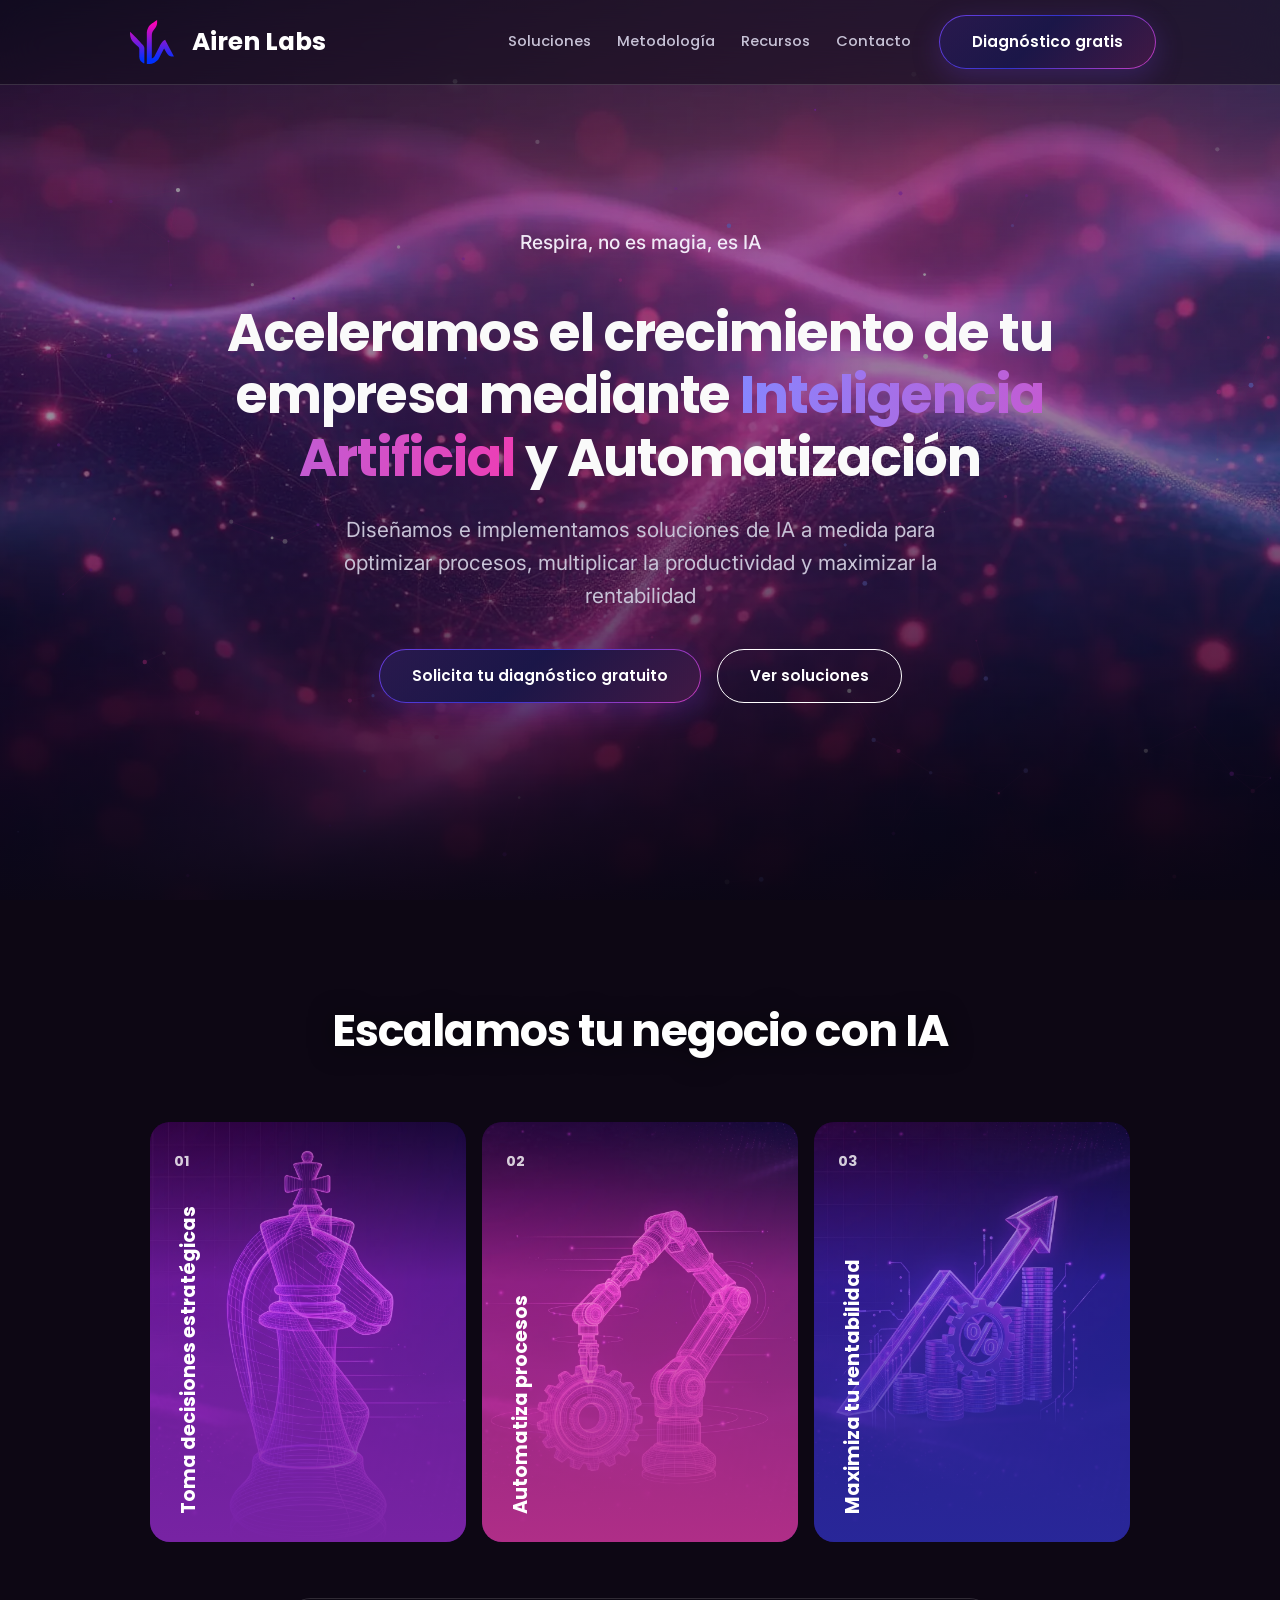
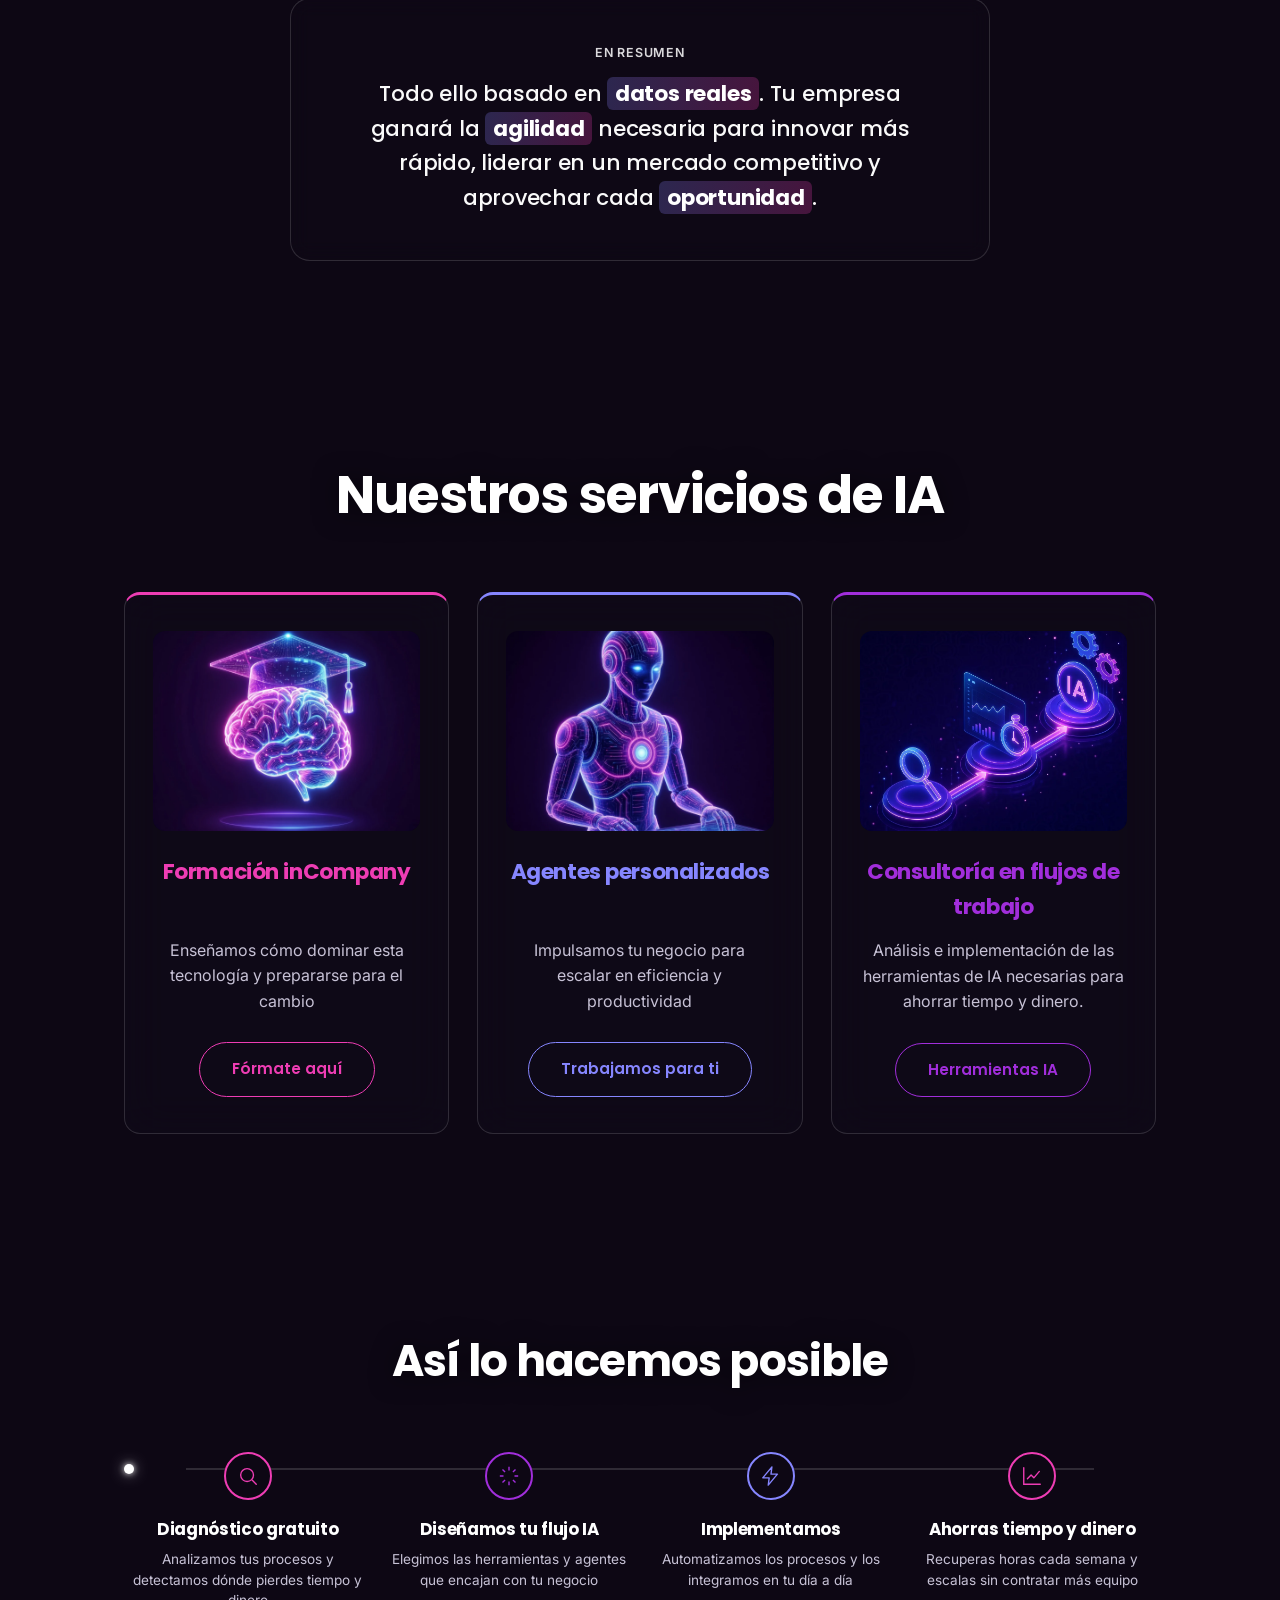
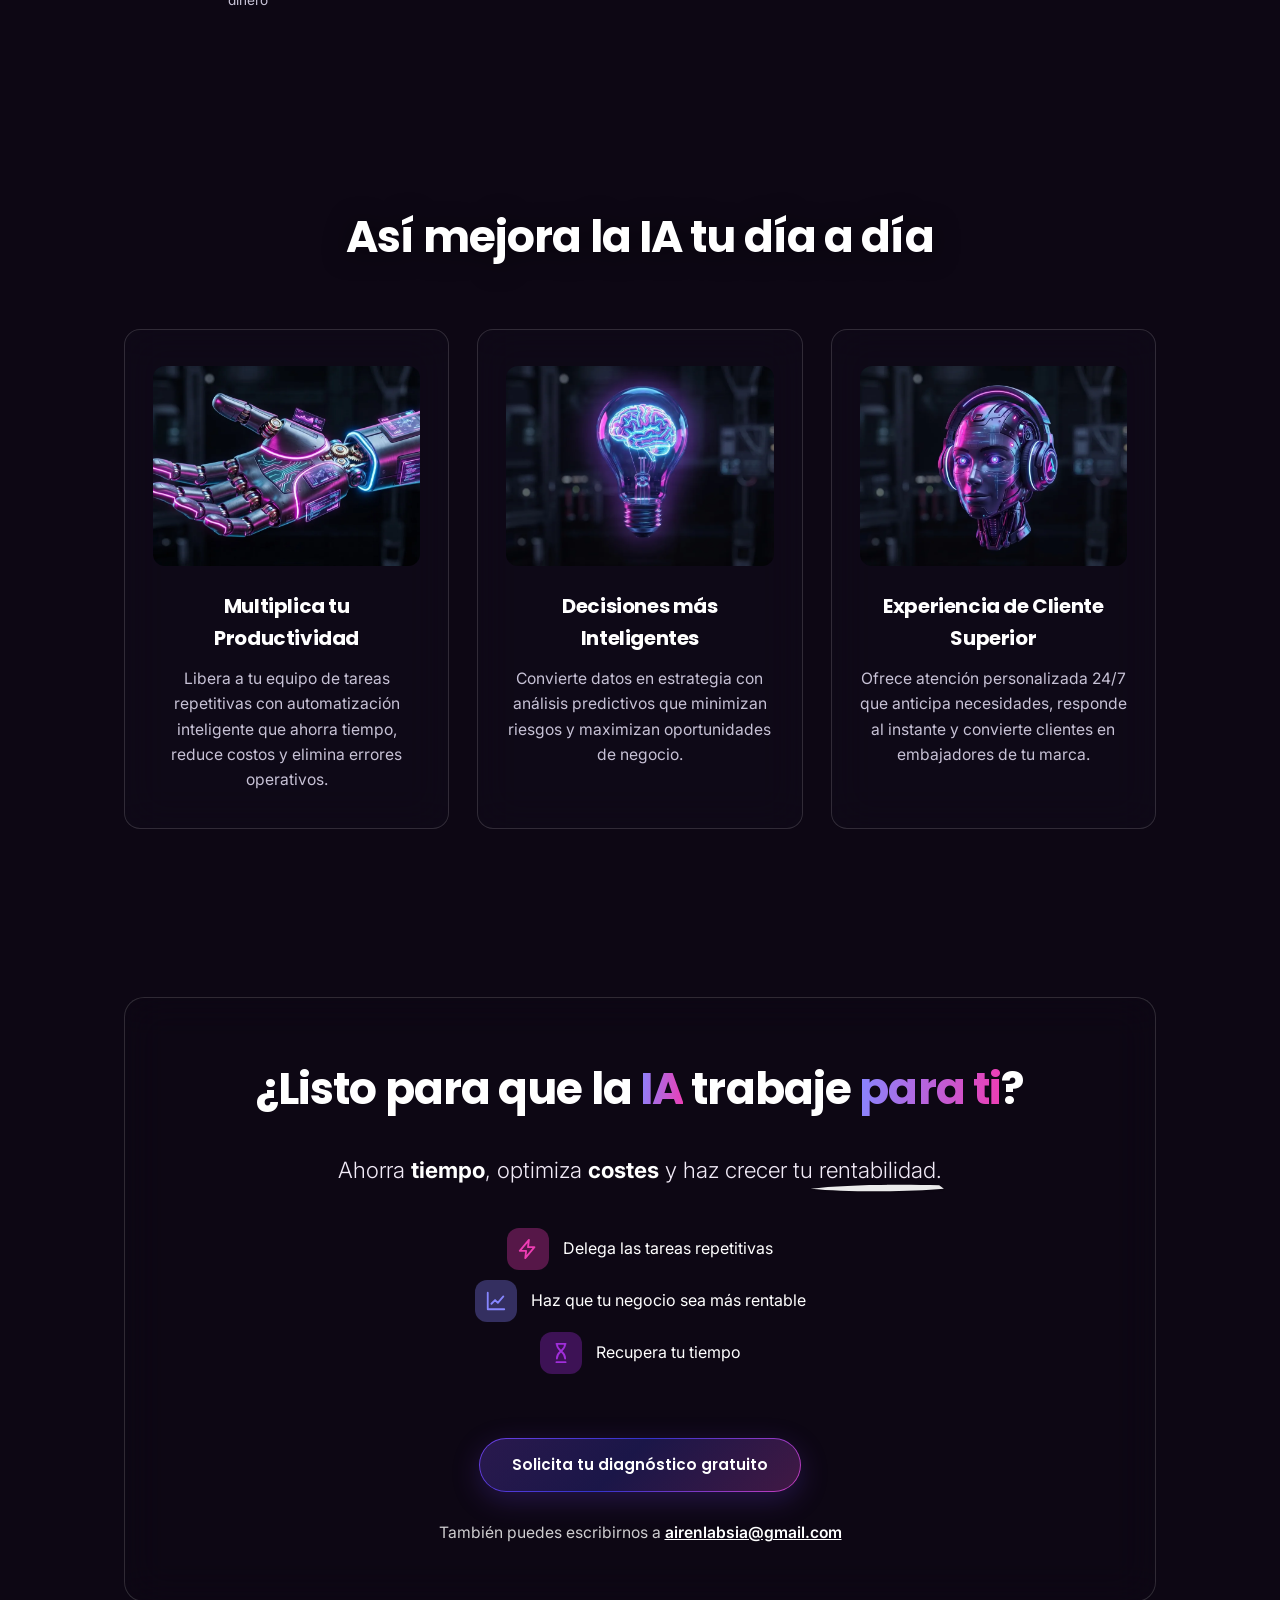
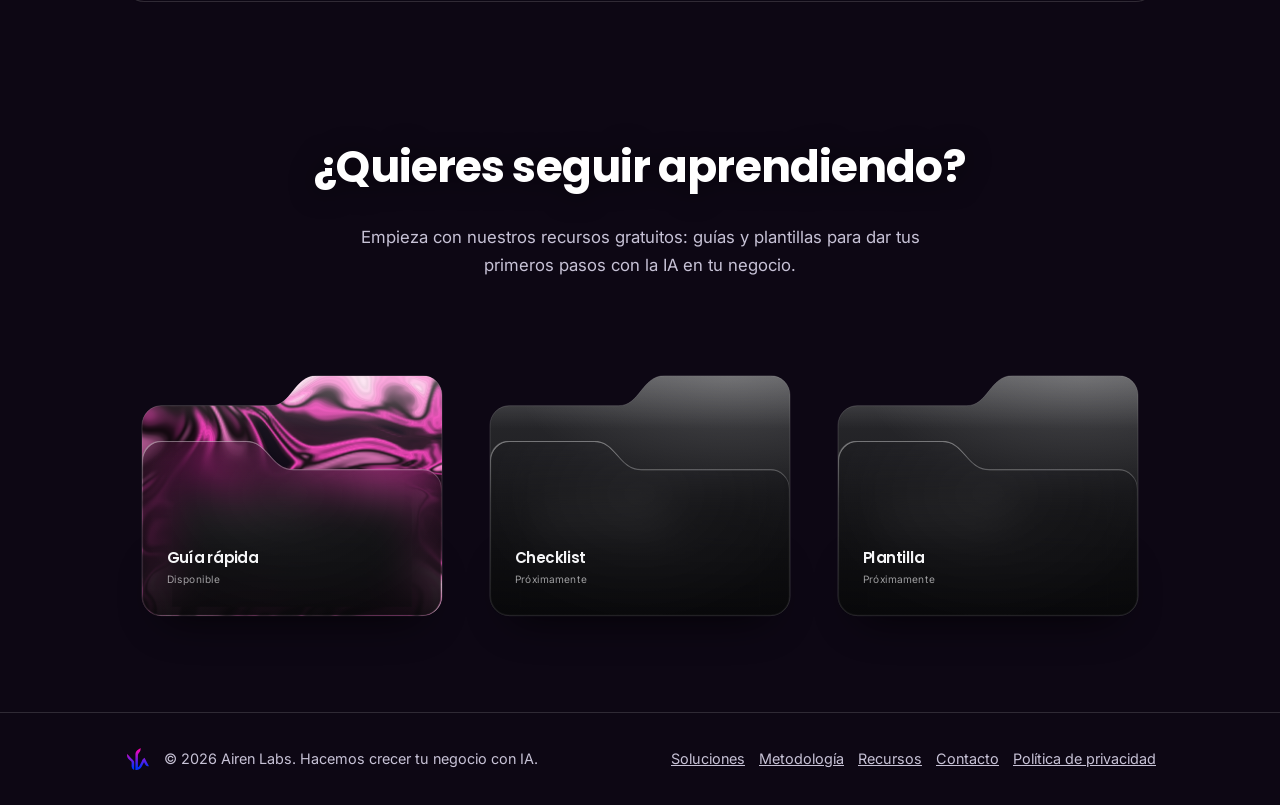
==== commit af906de8: "Cambia título de sección a 'Nuestros servicios de IA'" ====
--- a/index.html
+++ b/index.html
@@ -139,7 +139,7 @@
 
 <section class="services" id="services">
   <div class="container">
-    <h2 class="center reveal heading-solid">Soluciones IA</h2>
+    <h2 class="center reveal heading-solid">Nuestros servicios de IA</h2>
     <div class="cards">
       <a class="service reveal" href="formacion.html" style="--accent-color:var(--primary)">
         <div class="card__media"><img src="imagenes%20web/service-formacion.webp" alt="Formación inCompany" loading="lazy"></div>
--- a/styles.css
+++ b/styles.css
@@ -1 +1 @@
-:root{--background:#0d0714;--card:#1B1B22;--muted:#2E2E38;--muted-foreground:#C7C2D6;--foreground:#FAFAFA;--border:rgba(250,250,250,0.14);--primary:#EE3DB4;--secondary:#3333CC;--accent:#A12EDB;--secondary-text:#8686FF;--gradient-primary:linear-gradient(135deg,#6C3FE0,#3333CC 45%,#C93DBE);--gradient-secondary:linear-gradient(135deg,#3333CC,#A12EDB);--gradient-text:linear-gradient(95deg,#8686FF,#EE3DB4);--glass:rgba(18,12,26,0.55);--glass-strong:rgba(18,12,26,0.74);--font-heading:'Poppins',Arial,sans-serif;--font-body:'Inter',Arial,sans-serif}*{box-sizing:border-box;margin:0;padding:0}html{scroll-behavior:smooth;scroll-padding-top:88px}body{background:var(--background);color:var(--foreground);font-family:var(--font-body);line-height:1.6;-webkit-font-smoothing:antialiased;overflow-x:hidden}h1,h2,h3{font-family:var(--font-heading);font-weight:700;letter-spacing:-0.02em}.container{max-width:1080px;margin:0 auto;padding:0 24px}.center{text-align:center}.gradient-text{background:var(--gradient-text);-webkit-background-clip:text;background-clip:text;color:transparent}.heading-solid{color:#fff;text-shadow:0 2px 24px rgba(0,0,0,.55)}.bg-scene{position:fixed;inset:0;z-index:-1;overflow:hidden;background:#0a0612 url('imagenes%20web/hero-bg.webp') center center / cover no-repeat}#stars{position:absolute;inset:0;width:100%;height:100%}.wave{position:absolute;left:-30vw;width:170vw;filter:blur(65px);opacity:0.22;mix-blend-mode:screen;border-radius:45%;animation:waveMove 22s ease-in-out infinite alternate}.wave--1{height:42vh;top:-10vh;background:linear-gradient(100deg,#EE3DB4,#FF6FCF 45%,#A12EDB);transform:rotate(-7deg)}.wave--2{height:48vh;top:26vh;background:linear-gradient(100deg,#A12EDB,#6C3FE0 40%,#3333CC);transform:rotate(5deg);animation-delay:-7s}.wave--3{height:56vh;bottom:-16vh;background:linear-gradient(100deg,#3333CC,#1b1a5c 60%,transparent);transform:rotate(-4deg);animation-delay:-14s;opacity:0.18}@keyframes waveMove{0%{transform:translate(0,0) rotate(-6deg)}50%{transform:translate(3vw,-2vh) rotate(-2deg)}100%{transform:translate(-2vw,2vh) rotate(-8deg)}}.bg-fade{position:absolute;inset:0;background:linear-gradient(to bottom,rgba(10,6,18,0.35) 0%,rgba(10,6,18,0.42) 45%,rgba(10,6,18,0.68) 80%,rgba(10,6,18,0.92) 100%)}@media (prefers-reduced-motion:reduce){.wave{animation:none}}.site-header{position:fixed;top:0;left:0;right:0;z-index:40;background:var(--glass);backdrop-filter:blur(20px);-webkit-backdrop-filter:blur(20px);border-bottom:1px solid var(--border)}.site-header__inner{display:flex;align-items:center;gap:28px;padding:14px 24px}.site-header__brand{display:flex;align-items:center;gap:12px;font-family:var(--font-heading);font-weight:700;font-size:1.55rem;color:#fff;text-decoration:none;margin-right:auto}.site-header__logo{width:56px;height:auto}.site-header__nav{display:flex;align-items:center;gap:26px}.site-header__nav a{font-family:var(--font-heading);font-weight:500;font-size:.92rem;color:var(--muted-foreground);text-decoration:none;transition:color .2s ease}.site-header__nav a:hover{color:#fff}.site-header__cta{padding:10px 22px;font-size:.88rem;flex-shrink:0}.site-header__toggle{display:none;flex-direction:column;justify-content:center;gap:5px;width:34px;height:34px;background:none;border:none;cursor:pointer;flex-shrink:0}.site-header__toggle span{display:block;width:100%;height:2px;background:#fff;border-radius:2px;transition:transform .2s ease,opacity .2s ease}.site-header__toggle[aria-expanded="true"] span:nth-child(1){transform:translateY(7px) rotate(45deg)}.site-header__toggle[aria-expanded="true"] span:nth-child(2){opacity:0}.site-header__toggle[aria-expanded="true"] span:nth-child(3){transform:translateY(-7px) rotate(-45deg)}@media (max-width:860px){.site-header__nav{position:absolute;top:100%;left:0;right:0;flex-direction:column;align-items:flex-start;gap:4px;padding:12px 24px 18px;background:rgba(13,8,20,.96);backdrop-filter:blur(20px);-webkit-backdrop-filter:blur(20px);border-bottom:1px solid var(--border);display:none}.site-header__nav.is-open{display:flex}.site-header__nav a{padding:10px 0;width:100%}.site-header__inner .site-header__cta{display:none}.site-header__toggle{display:flex}}.hero{position:relative;min-height:100vh;display:flex;align-items:center;justify-content:center;text-align:center;padding:90px 24px 60px}.hero__content{position:relative;z-index:1}.hero__ctas{display:flex;gap:16px;justify-content:center;flex-wrap:wrap;margin-top:2.25rem}.hero__subtitle{font-size:clamp(1rem,2vw,1.2rem);color:#F1EAF7;font-weight:500;text-shadow:0 2px 20px rgba(0,0,0,.4);margin-bottom:2.75rem}.hero__headline{font-size:clamp(2rem,4.2vw,3.25rem);font-weight:700;line-height:1.2;max-width:850px;margin:0 auto 1.5rem;color:#FAFAFA;text-wrap:balance}.hero__lead{font-size:clamp(1.05rem,2.1vw,1.3rem);font-weight:400;line-height:1.6;color:var(--muted-foreground);max-width:620px;margin:0 auto;text-shadow:0 2px 20px rgba(0,0,0,.4)}@media (max-width:600px){.hero{min-height:auto;padding:110px 24px 64px}}.value{padding:96px 0}.value h2{font-size:clamp(1.9rem,4vw,2.75rem);margin-bottom:3.5rem}@media (max-width:600px){.value{padding:56px 0 72px}.value h2{margin-bottom:2.25rem}}.value__subheading{font-size:clamp(1.5rem,3vw,2.1rem);color:#fff;margin:5rem 0 3rem}.value__list{position:relative;list-style:none;max-width:620px;margin:0 auto 3.5rem}.value__icon{display:inline-flex;align-items:center;justify-content:center;width:42px;height:42px;border-radius:12px;background:color-mix(in srgb,var(--icon-color) 32%,transparent);color:var(--icon-color);flex-shrink:0}.value__icon svg{width:22px;height:22px}.pillars{list-style:none;display:flex;gap:16px;max-width:980px;height:420px;margin:0 auto 3.5rem}.pillars__item{position:relative;flex:1;min-width:0;overflow:hidden;border-radius:20px;padding:28px 24px;background:var(--card-img) center/cover no-repeat,var(--card-color);cursor:pointer;transition:flex .55s cubic-bezier(.4,0,.2,1)}.pillars__item:hover,.pillars__item:focus-within,.pillars__item:focus-visible{flex:2.6}.pillars__item:focus-visible{outline:2px solid var(--card-color);outline-offset:-2px}.pillars__item::before{content:"";position:absolute;inset:0;background:color-mix(in srgb,var(--card-color) 22%,#0a0612 78%);opacity:.94;transition:background .4s ease,opacity .4s ease}.pillars__item:hover::before,.pillars__item:focus-within::before{opacity:1;background:linear-gradient(to top,color-mix(in srgb,var(--card-color) 72%,#0d0714 28%) 0%,color-mix(in srgb,var(--card-color) 50%,transparent) 62%,rgba(10,6,18,.3) 100%)}.pillars__collapsed{position:relative;z-index:1;height:100%;display:flex;flex-direction:column;justify-content:space-between;transition:opacity .25s ease}.pillars__item:hover .pillars__collapsed,.pillars__item:focus-within .pillars__collapsed{opacity:0}.pillars__num{font-family:var(--font-heading);font-weight:700;font-size:.9rem;color:rgba(255,255,255,.8)}.pillars__label{writing-mode:vertical-rl;transform:rotate(180deg);align-self:flex-start;font-family:var(--font-heading);font-weight:700;font-size:1.2rem;color:#fff;white-space:nowrap}.pillars__expanded{position:absolute;inset:0;z-index:1;padding:28px 26px;display:flex;flex-direction:column;justify-content:flex-end;gap:10px;opacity:0;transform:translateX(16px);transition:opacity .35s ease .08s,transform .35s ease .08s;pointer-events:none}.pillars__item:hover .pillars__expanded,.pillars__item:focus-within .pillars__expanded{opacity:1;transform:translateX(0);pointer-events:auto}.pillars__icon{display:inline-flex;align-items:center;justify-content:center;width:44px;height:44px;margin-bottom:.5rem;border-radius:12px;background:rgba(255,255,255,.2);color:#fff}.pillars__icon svg{width:22px;height:22px}.pillars__eyebrow{font-family:var(--font-body);font-weight:600;font-size:.78rem;letter-spacing:.06em;text-transform:uppercase;color:rgba(255,255,255,.85)}.pillars__heading{font-size:1.4rem;color:#fff;margin:0}.pillars__desc{font-family:var(--font-body);font-size:.95rem;line-height:1.5;color:rgba(255,255,255,.92)}.pillars__tags{display:flex;flex-wrap:wrap;gap:8px;margin-top:4px}.pillars__tags span{font-family:var(--font-body);font-size:.8rem;font-weight:500;color:#fff;padding:4px 12px;border:1px solid rgba(255,255,255,.45);border-radius:999px;white-space:nowrap}@media (max-width:860px){.pillars{flex-direction:column;height:auto}.pillars__item{flex:none!important;padding:26px 22px}.pillars__item::before{background:linear-gradient(to top,color-mix(in srgb,var(--card-color) 72%,#0d0714 28%) 0%,color-mix(in srgb,var(--card-color) 50%,transparent) 62%,rgba(10,6,18,.3) 100%)}.pillars__collapsed{display:none}.pillars__expanded{position:static;opacity:1;transform:none;pointer-events:auto}}.closing-card{position:relative;max-width:700px;margin:0 auto;padding:44px 48px;border-radius:20px;border:1px solid var(--border);background:rgba(18,12,26,0.28);backdrop-filter:blur(10px);-webkit-backdrop-filter:blur(10px);text-align:center}.closing-card__eyebrow{display:block;font-family:var(--font-body);font-weight:600;font-size:.78rem;letter-spacing:.06em;text-transform:uppercase;color:rgba(255,255,255,.85);margin-bottom:14px}.closing-card p{margin:0;font-family:var(--font-heading);font-weight:500;font-size:clamp(1.1rem,1.9vw,1.35rem);line-height:1.6;color:var(--foreground);letter-spacing:-0.01em}.closing-card .hl{font-weight:650;color:#fff;background:linear-gradient(100deg,rgba(134,134,255,.25),rgba(238,61,180,.25));padding:.05em .36em;border-radius:6px;box-decoration-break:clone;-webkit-box-decoration-break:clone}@media (max-width:600px){.closing-card{padding:32px 26px}}.diagram{padding:96px 0}.diagram h2{font-size:clamp(1.9rem,4vw,2.75rem);margin-bottom:3rem}.diagram__flow{position:relative;padding-top:8px}.diagram__hline{position:absolute;top:24px;left:6%;right:6%;height:2px;background:rgba(250,250,250,.14)}.diagram__beam{position:absolute;top:20px;width:10px;height:10px;border-radius:50%;background:#fff;box-shadow:0 0 6px rgba(255,255,255,.9),0 0 16px rgba(255,255,255,.55);animation:diagramBeam 6s linear infinite}@keyframes diagramBeam{0%{left:6%;opacity:0}6%{opacity:1}94%{opacity:1}100%{left:94%;opacity:0}}@media (prefers-reduced-motion:reduce){.diagram__beam{animation:none;opacity:0}}.diagram__steps{position:relative;z-index:1;display:grid;grid-template-columns:repeat(4,1fr);gap:14px}.step{text-align:center}.step__node{width:48px;height:48px;margin:0 auto 16px;border-radius:50%;background:var(--background);border:2px solid var(--step-color);display:flex;align-items:center;justify-content:center;color:var(--step-color)}.step__node svg{width:22px;height:22px}.step h3{font-size:1.05rem;color:#fff;margin-bottom:6px}.step p{font-size:.85rem;color:var(--muted-foreground);line-height:1.5}@media (max-width:720px){.diagram__steps{grid-template-columns:1fr;gap:32px}.diagram__hline,.diagram__beam{display:none}}.cards{display:grid;grid-template-columns:repeat(3,1fr);gap:28px}.card{background:var(--glass);backdrop-filter:blur(20px);-webkit-backdrop-filter:blur(20px);border:1px solid var(--border);border-radius:16px;padding:36px 28px;text-align:center;transition:transform .25s ease,border-color .25s ease,background .25s ease}.card:hover{transform:translateY(-4px);border-color:var(--icon-color);background:var(--glass-strong)}.card__media{width:100%;aspect-ratio:4/3;border-radius:12px;overflow:hidden;margin-bottom:1.5rem;background:var(--muted)}.card__media img{width:100%;height:100%;object-fit:cover;display:block}.card__icon{display:inline-flex;align-items:center;justify-content:center;width:52px;height:52px;border-radius:14px;background:color-mix(in srgb,var(--icon-color) 16%,transparent);color:var(--icon-color);margin-bottom:1.25rem}.card__icon svg{width:26px;height:26px}.card h3{font-size:1.25rem;margin-bottom:.75rem;color:#fff}.card p{color:var(--muted-foreground);font-size:.98rem}.showcase{padding:96px 0 48px}.showcase h2{font-size:clamp(1.9rem,4vw,2.75rem);margin-bottom:3.5rem}.services{padding:96px 0}.services h2{font-size:clamp(2.25rem,5vw,3.25rem);margin-bottom:3.5rem}.service{display:block;color:inherit;text-decoration:none;cursor:pointer;background:var(--glass);backdrop-filter:blur(20px);-webkit-backdrop-filter:blur(20px);border:1px solid var(--border);border-top:3px solid var(--accent-color);border-radius:16px;padding:36px 28px;text-align:center;transition:transform .25s ease,background .25s ease}.service:hover{transform:translateY(-4px);background:var(--glass-strong)}.service h3{font-size:1.35rem;color:var(--accent-color);margin-bottom:.85rem;min-height:4.3rem}.service p{color:var(--muted-foreground);margin-bottom:1.75rem;min-height:3.2em}.btn{display:inline-block;font-family:var(--font-heading);font-weight:600;font-size:.95rem;border-radius:999px;padding:14px 32px;cursor:pointer;border:none;text-decoration:none;transition:transform .2s ease,box-shadow .2s ease}.btn[hidden]{display:none}.btn:hover{transform:translateY(-2px)}.btn--primary{color:#fff;border:1.5px solid transparent;background-image:linear-gradient(var(--glass-strong),var(--glass-strong)),var(--gradient-primary);background-origin:border-box;background-clip:padding-box,border-box;backdrop-filter:blur(10px);-webkit-backdrop-filter:blur(10px);box-shadow:0 8px 28px rgba(108,63,224,.25)}.btn--primary:hover{box-shadow:0 0 30px rgba(161,46,219,.45)}.btn--outline{background:transparent;border:1.5px solid var(--accent-color);color:var(--accent-color)}.btn--outline:hover{background:color-mix(in srgb,var(--accent-color) 18%,transparent)}.cta{padding:120px 0 130px;text-align:center;position:relative}.cta__card{max-width:1080px;margin:0 auto;background:rgba(18,12,26,0.18);backdrop-filter:blur(20px);-webkit-backdrop-filter:blur(20px);border:1px solid var(--border);border-radius:20px;padding:56px 44px}.cta h2{font-size:clamp(1.9rem,4vw,2.75rem);margin-bottom:1.75rem;color:#fff}.cta__subtitle{font-size:clamp(1.1rem,2.5vw,1.4rem);font-weight:300;color:#F1EAF7;margin-bottom:2.5rem}.cta__subtitle strong{font-weight:700;color:#fff}.value__list--cta li{display:flex;align-items:center;justify-content:center;gap:14px;color:#fff}.value__list--cta li:not(:last-child){margin-bottom:10px}.marker-underline{position:relative;white-space:nowrap}.marker-underline::after{content:"";position:absolute;left:-10%;right:-10%;bottom:-0.5em;height:0.55em;background-image:url("data:image/svg+xml;utf8,<svg xmlns='http://www.w3.org/2000/svg' viewBox='0 0 240 60' preserveAspectRatio='none'><path d='M6,34 C60,14 150,10 224,16 L232,34 C168,50 70,52 6,34 Z' fill='white'/></svg>");background-repeat:no-repeat;background-size:100% 100%;opacity:0.92;filter:drop-shadow(0 1px 1px rgba(0,0,0,.15));z-index:-1}.cta .btn--primary{margin-top:.5rem}.cta__email{margin-top:1.75rem;color:rgba(255,255,255,.8);font-size:.98rem}.cta__email a{color:#fff;font-weight:600;text-decoration:underline}.cta__note{margin-top:.75rem;color:rgba(255,255,255,.6);font-size:.85rem}.footer{padding:32px 0;color:var(--muted-foreground);font-size:.9rem;border-top:1px solid var(--border)}.footer__inner{max-width:1080px;margin:0 auto;padding:0 24px;display:flex;align-items:center;justify-content:space-between;flex-wrap:wrap;gap:18px 28px}.footer__brand{display:flex;align-items:center;gap:12px}.footer__logo{width:28px;height:auto;flex-shrink:0}.footer__links{display:flex;flex-wrap:wrap;gap:8px 22px}.footer__links a{color:var(--muted-foreground);text-decoration:none;transition:color .2s ease}.footer__links a:hover{color:#fff}@media (max-width:620px){.footer__inner{flex-direction:column;text-align:center;justify-content:center}.footer__links{justify-content:center}}.reveal{opacity:0;transform:translateY(24px);transition:opacity .7s ease,transform .7s ease}.reveal.is-visible{opacity:1;transform:translateY(0)}@media (max-width:860px){.cards{grid-template-columns:1fr}}.back-link{position:relative;z-index:1;display:inline-block;margin:24px 0 0 24px;font-family:var(--font-heading);font-weight:600;font-size:.9rem;color:var(--foreground);text-decoration:none;opacity:.85;transition:opacity .2s ease}.back-link:hover{opacity:1}.page-hero{padding:32px 0 80px}.page-hero__grid{display:grid;grid-template-columns:280px 1fr;gap:48px;align-items:center}.page-hero__media{border-radius:16px;overflow:hidden;aspect-ratio:4/3}.page-hero__media img{width:100%;height:100%;object-fit:cover;display:block}.page-hero__text h1{font-size:clamp(2.2rem,4.5vw,3.25rem);margin-bottom:1rem}.page-hero__lead{font-size:1.15rem;color:var(--muted-foreground);line-height:1.7;max-width:520px}@media (max-width:720px){.page-hero__grid{grid-template-columns:1fr;text-align:center}.page-hero__media{max-width:320px;margin:0 auto}.page-hero__lead{margin:0 auto}}.training{padding:0 0 96px}.training .card{text-align:left}.training .card h3{margin-bottom:.75rem}.resources{padding:0 0 96px}.resources h2{font-size:clamp(1.9rem,4vw,2.75rem);margin-bottom:1.25rem}.resources__intro{max-width:600px;margin:0 auto 2.5rem;text-align:center;color:var(--muted-foreground);font-size:1.05rem;line-height:1.7}.resources__form{max-width:560px;margin:0 auto;display:flex;flex-wrap:wrap;gap:16px;align-items:flex-start;background:var(--glass);backdrop-filter:blur(20px);-webkit-backdrop-filter:blur(20px);border:1px solid var(--border);border-radius:18px;padding:28px}.resources__field{flex:1 1 200px;display:flex;flex-direction:column;gap:6px}.resources__field label{font-size:.85rem;color:var(--muted-foreground);font-weight:500}.resources__field input{background:rgba(255,255,255,.06);border:1px solid var(--border);border-radius:10px;padding:12px 14px;color:#fff;font-family:var(--font-body);font-size:.95rem}.resources__field input:focus{outline:none;border-color:var(--primary)}.resources__error{display:none;font-size:.8rem;color:#EF4444}.resources__form .btn{flex:1 1 100%;align-self:stretch}.resources__note{max-width:560px;margin:14px auto 0;text-align:center;font-size:.82rem;color:var(--muted-foreground);opacity:.75}.resources__folders{max-width:1080px;margin:3rem auto 0;display:flex;flex-wrap:wrap;justify-content:center;align-items:flex-end;gap:2.5rem 3rem}.resources__list{max-width:680px;margin:2.5rem auto 0;display:flex;flex-direction:column;gap:14px}.resource{display:flex;align-items:center;gap:16px;width:100%;background:var(--glass);border:1px solid var(--border);border-radius:14px;padding:20px 22px;font-family:inherit;text-align:left;cursor:pointer;transition:border-color .2s ease,background .2s ease}button.resource:hover,button.resource:focus-visible{border-color:var(--primary);background:var(--glass-strong)}.resource__icon{width:40px;height:40px;flex-shrink:0;border-radius:10px;display:flex;align-items:center;justify-content:center;background:color-mix(in srgb,var(--icon-color) 22%,transparent);color:var(--icon-color)}.resource__icon svg{width:20px;height:20px}.resource__body{flex:1}.resource__body h3{font-size:1.05rem;color:#fff;margin-bottom:4px}.resource__body p{font-size:.9rem;color:var(--muted-foreground)}.resource__status{flex-shrink:0;font-size:.78rem;font-weight:600;font-family:var(--font-heading);color:var(--muted-foreground);background:rgba(255,255,255,.06);border:1px solid var(--border);border-radius:999px;padding:6px 14px}.resource__status--ready{color:#fff;background:rgba(238,61,180,.18);border-color:rgba(238,61,180,.5)}.resources__thanks{max-width:560px;margin:2rem auto 0;text-align:center;background:rgba(238,61,180,.1);border:1px solid rgba(238,61,180,.35);border-radius:14px;padding:20px 24px;color:#fff}.resources__thanks .btn{margin-top:14px}@media (max-width:520px){.resource{flex-wrap:wrap;text-align:center;justify-content:center}.resource__body{flex:1 1 100%}}.modal{position:fixed;inset:0;z-index:100;display:flex;align-items:center;justify-content:center;padding:24px}.modal[hidden]{display:none}.modal__backdrop{position:absolute;inset:0;background:rgba(8,5,14,.72);backdrop-filter:blur(4px);-webkit-backdrop-filter:blur(4px)}.modal__dialog{position:relative;width:100%;max-width:460px;max-height:90vh;overflow-y:auto;background:var(--glass-strong);backdrop-filter:blur(20px);-webkit-backdrop-filter:blur(20px);border:1px solid var(--border);border-radius:18px;padding:36px 32px}.modal__close{position:absolute;top:14px;right:14px;width:32px;height:32px;display:flex;align-items:center;justify-content:center;background:rgba(255,255,255,.06);border:1px solid var(--border);border-radius:50%;color:var(--foreground);font-size:1.3rem;line-height:1;cursor:pointer}.modal__close:hover{background:rgba(255,255,255,.12)}#resourceModalTitle{font-size:1.4rem;margin-bottom:.5rem;padding-right:28px}.modal__resource-name{color:var(--muted-foreground);font-size:.95rem;margin-bottom:1rem}.modal .resources__note{max-width:none;margin:0 0 1.5rem}.modal .resources__form{max-width:none;padding:0;border:none;background:none;backdrop-filter:none}.modal .resources__thanks{max-width:none;margin:0}.diag{padding:120px 0 100px;min-height:70vh}.diag__welcome{max-width:640px;margin:0 auto;text-align:center;background:var(--glass);backdrop-filter:blur(20px);-webkit-backdrop-filter:blur(20px);border:1px solid var(--border);border-radius:20px;padding:56px 44px}.diag__welcome-logo{width:56px;height:auto;margin:0 auto 1.25rem}.diag__welcome h1{font-size:clamp(1.6rem,4vw,2.6rem);margin-bottom:1.25rem;color:#fff}.diag__nowrap{white-space:nowrap}.diag__welcome p{color:var(--muted-foreground);font-size:1.05rem;margin-bottom:1rem;line-height:1.7}.diag__welcome .btn{margin-top:1.5rem}.diag__progress{max-width:640px;margin:0 auto 28px}.diag__progress-meta{font-size:.8rem;color:var(--muted-foreground);margin-bottom:8px}.diag__progress-track{height:8px;border-radius:999px;background:rgba(255,255,255,.08);overflow:hidden}.diag__progress-fill{height:100%;width:0;background:var(--gradient-primary);border-radius:999px;transition:width .35s ease}.diag__stage{max-width:640px;margin:0 auto;background:var(--glass);backdrop-filter:blur(20px);-webkit-backdrop-filter:blur(20px);border:1px solid var(--border);border-radius:20px;padding:44px 36px;animation:diagFade .35s ease}@keyframes diagFade{from{opacity:0;transform:translateY(8px)}to{opacity:1;transform:translateY(0)}}@media (prefers-reduced-motion:reduce){.diag__stage{animation:none}}.diag__title{font-size:clamp(1.3rem,3vw,1.7rem);color:#fff;margin-bottom:.5rem;font-family:var(--font-heading);font-weight:700;outline:none}.diag__help{color:var(--muted-foreground);font-size:.9rem;margin-bottom:1.5rem}.diag__error{display:none;color:#EF4444;font-size:.85rem;margin:.4rem 0 0}.diag__error.is-visible{display:block}.diag__banner{display:none;background:rgba(239,68,68,.12);border:1px solid rgba(239,68,68,.4);color:#fff;border-radius:12px;padding:14px 18px;font-size:.9rem;margin-bottom:1.5rem}.diag__banner.is-visible{display:block}.diag__options{display:flex;flex-direction:column;gap:12px;margin-bottom:.5rem}.diag__option{display:flex;align-items:center;gap:14px;text-align:left;width:100%;min-height:56px;background:rgba(255,255,255,.04);border:1.5px solid var(--border);border-radius:14px;padding:14px 18px;color:#fff;font-family:var(--font-body);font-size:.98rem;font-weight:500;cursor:pointer;transition:border-color .2s ease,background .2s ease}.diag__option:hover{border-color:var(--primary);background:rgba(255,255,255,.07)}.diag__option:focus-visible{outline:2px solid var(--primary);outline-offset:2px}.diag__option.is-selected{border-color:var(--primary);background:color-mix(in srgb,var(--primary) 18%,transparent)}.diag__option.is-disabled{opacity:.4;cursor:not-allowed}.diag__option-check{flex-shrink:0;width:22px;height:22px;border-radius:7px;border:1.5px solid var(--border);display:flex;align-items:center;justify-content:center;transition:border-color .2s ease,background .2s ease}.diag__option--single .diag__option-check{border-radius:50%}.diag__option.is-selected .diag__option-check{border-color:var(--primary);background:var(--gradient-primary)}.diag__option-check svg{width:13px;height:13px;opacity:0;transition:opacity .15s ease;color:#fff}.diag__option.is-selected .diag__option-check svg{opacity:1}.diag__field{display:flex;flex-direction:column;gap:8px;margin-bottom:.5rem}.diag__field label{font-size:.85rem;color:var(--muted-foreground);font-weight:500}.diag__select,.diag__textarea,.diag__input{background:rgba(255,255,255,.06);border:1px solid var(--border);border-radius:10px;padding:14px 16px;color:#fff;font-family:var(--font-body);font-size:.98rem;width:100%}.diag__select:focus,.diag__textarea:focus,.diag__input:focus{outline:none;border-color:var(--primary)}.diag__textarea{min-height:140px;resize:vertical}.diag__charcount{text-align:right;font-size:.78rem;color:var(--muted-foreground)}.diag__contact-grid{display:grid;grid-template-columns:1fr 1fr;gap:18px;margin-bottom:1.25rem}@media (max-width:560px){.diag__contact-grid{grid-template-columns:1fr}}.diag__trap{position:absolute;left:-9999px;width:1px;height:1px;overflow:hidden}.diag__checkbox{display:flex;gap:12px;align-items:flex-start;margin-bottom:1rem;font-size:.88rem;color:var(--muted-foreground);line-height:1.55;cursor:pointer}.diag__checkbox input{margin-top:3px;width:18px;height:18px;flex-shrink:0;accent-color:var(--primary)}.diag__checkbox a{color:#fff;text-decoration:underline}.diag__legal{font-size:.68rem;color:var(--muted-foreground);opacity:.75;line-height:1.6;margin:1.25rem 0 1.75rem}.diag__legal strong{color:#fff;font-weight:600}.diag__legal a{color:var(--muted-foreground);text-decoration:underline}.diag__nav{display:flex;justify-content:space-between;align-items:center;gap:16px;margin-top:2rem}.diag__nav .btn:disabled{opacity:.45;cursor:not-allowed;transform:none;box-shadow:none}.diag__thanks{text-align:center}.diag__thanks h2{font-size:clamp(1.9rem,4vw,2.6rem);margin-bottom:1.25rem;color:#fff;outline:none}.diag__thanks p{color:var(--muted-foreground);font-size:1.05rem;margin-bottom:1.5rem;line-height:1.7}.diag__thanks blockquote{font-family:var(--font-heading);font-style:italic;color:#fff;font-size:clamp(.78rem,2.3vw,1.05rem);white-space:nowrap;margin-top:3.5rem}.diag__thanks cite{display:block;margin-top:.6rem;font-style:normal;color:var(--muted-foreground);font-size:.9rem;white-space:normal;text-align:right}@media (max-width:420px){.diag__thanks blockquote{white-space:normal}}@media (max-width:560px){.diag{padding:100px 0 80px}.diag__stage{padding:32px 22px}.diag__welcome{padding:40px 24px}}.legal{padding:60px 0 100px}.legal__content{max-width:760px;margin:0 auto;background:var(--glass);backdrop-filter:blur(20px);-webkit-backdrop-filter:blur(20px);border:1px solid var(--border);border-radius:20px;padding:48px 40px}.legal h1{font-size:clamp(1.8rem,4vw,2.5rem);margin-bottom:.5rem;color:#fff}.legal__updated{color:var(--muted-foreground);font-size:.85rem;margin-bottom:2rem}.legal h2{font-size:1.2rem;color:#fff;margin:2rem 0 .75rem}.legal p,.legal li{color:var(--muted-foreground);font-size:.98rem;line-height:1.75;margin-bottom:.75rem}.legal ul{padding-left:1.25rem;margin-bottom:1rem}.legal strong{color:#fff}.legal a{color:var(--secondary-text)}@media (max-width:560px){.legal__content{padding:32px 22px}}.footer__inner{flex-wrap:wrap;row-gap:6px}.footer__links{display:flex;gap:14px}.footer__links a{color:var(--muted-foreground);text-decoration:underline}.footer__links a:hover{color:#fff}+:root{--background:#0d0714;--card:#1B1B22;--muted:#2E2E38;--muted-foreground:#C7C2D6;--foreground:#FAFAFA;--border:rgba(250,250,250,0.14);--primary:#EE3DB4;--secondary:#3333CC;--accent:#A12EDB;--secondary-text:#8686FF;--gradient-primary:linear-gradient(135deg,#6C3FE0,#3333CC 45%,#C93DBE);--gradient-secondary:linear-gradient(135deg,#3333CC,#A12EDB);--gradient-text:linear-gradient(95deg,#8686FF,#EE3DB4);--glass:rgba(18,12,26,0.55);--glass-strong:rgba(18,12,26,0.74);--font-heading:'Poppins',Arial,sans-serif;--font-body:'Inter',Arial,sans-serif}*{box-sizing:border-box;margin:0;padding:0}html{scroll-behavior:smooth;scroll-padding-top:88px}body{background:var(--background);color:var(--foreground);font-family:var(--font-body);line-height:1.6;-webkit-font-smoothing:antialiased;overflow-x:hidden}h1,h2,h3{font-family:var(--font-heading);font-weight:700;letter-spacing:-0.02em}.container{max-width:1080px;margin:0 auto;padding:0 24px}.center{text-align:center}.gradient-text{background:var(--gradient-text);-webkit-background-clip:text;background-clip:text;color:transparent}.heading-solid{color:#fff;text-shadow:0 2px 24px rgba(0,0,0,.55)}.bg-scene{position:fixed;inset:0;z-index:-1;overflow:hidden;background:#0a0612 url('imagenes%20web/hero-bg.webp') center center / cover no-repeat}#stars{position:absolute;inset:0;width:100%;height:100%}.wave{position:absolute;left:-30vw;width:170vw;filter:blur(65px);opacity:0.22;mix-blend-mode:screen;border-radius:45%;animation:waveMove 22s ease-in-out infinite alternate}.wave--1{height:42vh;top:-10vh;background:linear-gradient(100deg,#EE3DB4,#FF6FCF 45%,#A12EDB);transform:rotate(-7deg)}.wave--2{height:48vh;top:26vh;background:linear-gradient(100deg,#A12EDB,#6C3FE0 40%,#3333CC);transform:rotate(5deg);animation-delay:-7s}.wave--3{height:56vh;bottom:-16vh;background:linear-gradient(100deg,#3333CC,#1b1a5c 60%,transparent);transform:rotate(-4deg);animation-delay:-14s;opacity:0.18}@keyframes waveMove{0%{transform:translate(0,0) rotate(-6deg)}50%{transform:translate(3vw,-2vh) rotate(-2deg)}100%{transform:translate(-2vw,2vh) rotate(-8deg)}}.bg-fade{position:absolute;inset:0;background:linear-gradient(to bottom,rgba(10,6,18,0.35) 0%,rgba(10,6,18,0.42) 45%,rgba(10,6,18,0.68) 80%,rgba(10,6,18,0.92) 100%)}@media (prefers-reduced-motion:reduce){.wave{animation:none}}.site-header{position:fixed;top:0;left:0;right:0;z-index:40;background:var(--glass);backdrop-filter:blur(20px);-webkit-backdrop-filter:blur(20px);border-bottom:1px solid var(--border)}.site-header__inner{display:flex;align-items:center;gap:28px;padding:14px 24px}.site-header__brand{display:flex;align-items:center;gap:12px;font-family:var(--font-heading);font-weight:700;font-size:1.55rem;color:#fff;text-decoration:none;margin-right:auto}.site-header__logo{width:56px;height:auto}.site-header__nav{display:flex;align-items:center;gap:26px}.site-header__nav a{font-family:var(--font-heading);font-weight:500;font-size:.92rem;color:var(--muted-foreground);text-decoration:none;transition:color .2s ease}.site-header__nav a:hover{color:#fff}.site-header__cta{padding:10px 22px;font-size:.88rem;flex-shrink:0}.site-header__toggle{display:none;flex-direction:column;justify-content:center;gap:5px;width:34px;height:34px;background:none;border:none;cursor:pointer;flex-shrink:0}.site-header__toggle span{display:block;width:100%;height:2px;background:#fff;border-radius:2px;transition:transform .2s ease,opacity .2s ease}.site-header__toggle[aria-expanded="true"] span:nth-child(1){transform:translateY(7px) rotate(45deg)}.site-header__toggle[aria-expanded="true"] span:nth-child(2){opacity:0}.site-header__toggle[aria-expanded="true"] span:nth-child(3){transform:translateY(-7px) rotate(-45deg)}@media (max-width:860px){.site-header__nav{position:absolute;top:100%;left:0;right:0;flex-direction:column;align-items:flex-start;gap:4px;padding:12px 24px 18px;background:rgba(13,8,20,.96);backdrop-filter:blur(20px);-webkit-backdrop-filter:blur(20px);border-bottom:1px solid var(--border);display:none}.site-header__nav.is-open{display:flex}.site-header__nav a{padding:10px 0;width:100%}.site-header__inner .site-header__cta{display:none}.site-header__toggle{display:flex}}.hero{position:relative;min-height:100vh;display:flex;align-items:center;justify-content:center;text-align:center;padding:90px 24px 60px}.hero__content{position:relative;z-index:1}.hero__ctas{display:flex;gap:16px;justify-content:center;flex-wrap:wrap;margin-top:2.25rem}.hero__subtitle{font-size:clamp(1rem,2vw,1.2rem);color:#F1EAF7;font-weight:500;text-shadow:0 2px 20px rgba(0,0,0,.4);margin-bottom:2.75rem}.hero__headline{font-size:clamp(2rem,4.2vw,3.25rem);font-weight:700;line-height:1.2;max-width:850px;margin:0 auto 1.5rem;color:#FAFAFA;text-wrap:balance}.hero__lead{font-size:clamp(1.05rem,2.1vw,1.3rem);font-weight:400;line-height:1.6;color:var(--muted-foreground);max-width:620px;margin:0 auto;text-shadow:0 2px 20px rgba(0,0,0,.4)}@media (max-width:600px){.hero{min-height:auto;padding:110px 24px 64px}}.value{padding:96px 0}.value h2{font-size:clamp(1.9rem,4vw,2.75rem);margin-bottom:3.5rem}@media (max-width:600px){.value{padding:56px 0 72px}.value h2{margin-bottom:2.25rem}}.value__subheading{font-size:clamp(1.5rem,3vw,2.1rem);color:#fff;margin:5rem 0 3rem}.value__list{position:relative;list-style:none;max-width:620px;margin:0 auto 3.5rem}.value__icon{display:inline-flex;align-items:center;justify-content:center;width:42px;height:42px;border-radius:12px;background:color-mix(in srgb,var(--icon-color) 32%,transparent);color:var(--icon-color);flex-shrink:0}.value__icon svg{width:22px;height:22px}.pillars{list-style:none;display:flex;gap:16px;max-width:980px;height:420px;margin:0 auto 3.5rem}.pillars__item{position:relative;flex:1;min-width:0;overflow:hidden;border-radius:20px;padding:28px 24px;background:var(--card-img) center/cover no-repeat,var(--card-color);cursor:pointer;transition:flex .55s cubic-bezier(.4,0,.2,1)}.pillars__item:hover,.pillars__item:focus-within,.pillars__item:focus-visible{flex:2.6}.pillars__item:focus-visible{outline:2px solid var(--card-color);outline-offset:-2px}.pillars__item::before{content:"";position:absolute;inset:0;background:linear-gradient(to top,color-mix(in srgb,var(--card-color) 72%,#0d0714 28%) 0%,color-mix(in srgb,var(--card-color) 50%,transparent) 62%,rgba(10,6,18,.3) 100%);opacity:1;transition:background .4s ease,opacity .4s ease}.pillars__item:hover::before,.pillars__item:focus-within::before{opacity:1;background:linear-gradient(to top,color-mix(in srgb,var(--card-color) 72%,#0d0714 28%) 0%,color-mix(in srgb,var(--card-color) 50%,transparent) 62%,rgba(10,6,18,.3) 100%)}.pillars__collapsed{position:relative;z-index:1;height:100%;display:flex;flex-direction:column;justify-content:space-between;transition:opacity .25s ease}.pillars__item:hover .pillars__collapsed,.pillars__item:focus-within .pillars__collapsed{opacity:0}.pillars__num{font-family:var(--font-heading);font-weight:700;font-size:.9rem;color:rgba(255,255,255,.8)}.pillars__label{writing-mode:vertical-rl;transform:rotate(180deg);align-self:flex-start;font-family:var(--font-heading);font-weight:700;font-size:1.2rem;color:#fff;white-space:nowrap}.pillars__expanded{position:absolute;inset:0;z-index:1;padding:28px 26px;display:flex;flex-direction:column;justify-content:flex-end;gap:10px;opacity:0;transform:translateX(16px);transition:opacity .35s ease .08s,transform .35s ease .08s;pointer-events:none}.pillars__item:hover .pillars__expanded,.pillars__item:focus-within .pillars__expanded{opacity:1;transform:translateX(0);pointer-events:auto}.pillars__icon{display:inline-flex;align-items:center;justify-content:center;width:44px;height:44px;margin-bottom:.5rem;border-radius:12px;background:rgba(255,255,255,.2);color:#fff}.pillars__icon svg{width:22px;height:22px}.pillars__eyebrow{font-family:var(--font-body);font-weight:600;font-size:.78rem;letter-spacing:.06em;text-transform:uppercase;color:rgba(255,255,255,.85)}.pillars__heading{font-size:1.4rem;color:#fff;margin:0}.pillars__desc{font-family:var(--font-body);font-size:.95rem;line-height:1.5;color:rgba(255,255,255,.92)}.pillars__tags{display:flex;flex-wrap:wrap;gap:8px;margin-top:4px}.pillars__tags span{font-family:var(--font-body);font-size:.8rem;font-weight:500;color:#fff;padding:4px 12px;border:1px solid rgba(255,255,255,.45);border-radius:999px;white-space:nowrap}@media (max-width:860px){.pillars{flex-direction:column;height:auto}.pillars__item{flex:none!important;padding:26px 22px}.pillars__item::before{background:linear-gradient(to top,color-mix(in srgb,var(--card-color) 72%,#0d0714 28%) 0%,color-mix(in srgb,var(--card-color) 50%,transparent) 62%,rgba(10,6,18,.3) 100%)}.pillars__collapsed{display:none}.pillars__expanded{position:static;opacity:1;transform:none;pointer-events:auto}}.closing-card{position:relative;max-width:700px;margin:0 auto;padding:44px 48px;border-radius:20px;border:1px solid var(--border);background:rgba(18,12,26,0.28);backdrop-filter:blur(10px);-webkit-backdrop-filter:blur(10px);text-align:center}.closing-card__eyebrow{display:block;font-family:var(--font-body);font-weight:600;font-size:.78rem;letter-spacing:.06em;text-transform:uppercase;color:rgba(255,255,255,.85);margin-bottom:14px}.closing-card p{margin:0;font-family:var(--font-heading);font-weight:500;font-size:clamp(1.1rem,1.9vw,1.35rem);line-height:1.6;color:var(--foreground);letter-spacing:-0.01em}.closing-card .hl{font-weight:650;color:#fff;background:linear-gradient(100deg,rgba(134,134,255,.25),rgba(238,61,180,.25));padding:.05em .36em;border-radius:6px;box-decoration-break:clone;-webkit-box-decoration-break:clone}@media (max-width:600px){.closing-card{padding:32px 26px}}.diagram{padding:96px 0}.diagram h2{font-size:clamp(1.9rem,4vw,2.75rem);margin-bottom:3rem}.diagram__flow{position:relative;padding-top:8px}.diagram__hline{position:absolute;top:24px;left:6%;right:6%;height:2px;background:rgba(250,250,250,.14)}.diagram__beam{position:absolute;top:20px;width:10px;height:10px;border-radius:50%;background:#fff;box-shadow:0 0 6px rgba(255,255,255,.9),0 0 16px rgba(255,255,255,.55);animation:diagramBeam 6s linear infinite}@keyframes diagramBeam{0%{left:6%;opacity:0}6%{opacity:1}94%{opacity:1}100%{left:94%;opacity:0}}@media (prefers-reduced-motion:reduce){.diagram__beam{animation:none;opacity:0}}.diagram__steps{position:relative;z-index:1;display:grid;grid-template-columns:repeat(4,1fr);gap:14px}.step{text-align:center}.step__node{width:48px;height:48px;margin:0 auto 16px;border-radius:50%;background:var(--background);border:2px solid var(--step-color);display:flex;align-items:center;justify-content:center;color:var(--step-color)}.step__node svg{width:22px;height:22px}.step h3{font-size:1.05rem;color:#fff;margin-bottom:6px}.step p{font-size:.85rem;color:var(--muted-foreground);line-height:1.5}@media (max-width:720px){.diagram__steps{grid-template-columns:1fr;gap:32px}.diagram__hline,.diagram__beam{display:none}}.cards{display:grid;grid-template-columns:repeat(3,1fr);gap:28px}.card{background:var(--glass);backdrop-filter:blur(20px);-webkit-backdrop-filter:blur(20px);border:1px solid var(--border);border-radius:16px;padding:36px 28px;text-align:center;transition:transform .25s ease,border-color .25s ease,background .25s ease}.card:hover{transform:translateY(-4px);border-color:var(--icon-color);background:var(--glass-strong)}.card__media{width:100%;aspect-ratio:4/3;border-radius:12px;overflow:hidden;margin-bottom:1.5rem;background:var(--muted)}.card__media img{width:100%;height:100%;object-fit:cover;display:block}.card__icon{display:inline-flex;align-items:center;justify-content:center;width:52px;height:52px;border-radius:14px;background:color-mix(in srgb,var(--icon-color) 16%,transparent);color:var(--icon-color);margin-bottom:1.25rem}.card__icon svg{width:26px;height:26px}.card h3{font-size:1.25rem;margin-bottom:.75rem;color:#fff}.card p{color:var(--muted-foreground);font-size:.98rem}.showcase{padding:96px 0 48px}.showcase h2{font-size:clamp(1.9rem,4vw,2.75rem);margin-bottom:3.5rem}.services{padding:96px 0}.services h2{font-size:clamp(2.25rem,5vw,3.25rem);margin-bottom:3.5rem}.service{display:block;color:inherit;text-decoration:none;cursor:pointer;background:var(--glass);backdrop-filter:blur(20px);-webkit-backdrop-filter:blur(20px);border:1px solid var(--border);border-top:3px solid var(--accent-color);border-radius:16px;padding:36px 28px;text-align:center;transition:transform .25s ease,background .25s ease}.service:hover{transform:translateY(-4px);background:var(--glass-strong)}.service h3{font-size:1.35rem;color:var(--accent-color);margin-bottom:.85rem;min-height:4.3rem}.service p{color:var(--muted-foreground);margin-bottom:1.75rem;min-height:3.2em}.btn{display:inline-block;font-family:var(--font-heading);font-weight:600;font-size:.95rem;border-radius:999px;padding:14px 32px;cursor:pointer;border:none;text-decoration:none;transition:transform .2s ease,box-shadow .2s ease}.btn[hidden]{display:none}.btn:hover{transform:translateY(-2px)}.btn--primary{color:#fff;border:1.5px solid transparent;background-image:linear-gradient(var(--glass-strong),var(--glass-strong)),var(--gradient-primary);background-origin:border-box;background-clip:padding-box,border-box;backdrop-filter:blur(10px);-webkit-backdrop-filter:blur(10px);box-shadow:0 8px 28px rgba(108,63,224,.25)}.btn--primary:hover{box-shadow:0 0 30px rgba(161,46,219,.45)}.btn--outline{background:transparent;border:1.5px solid var(--accent-color);color:var(--accent-color)}.btn--outline:hover{background:color-mix(in srgb,var(--accent-color) 18%,transparent)}.cta{padding:120px 0 130px;text-align:center;position:relative}.cta__card{max-width:1080px;margin:0 auto;background:rgba(18,12,26,0.18);backdrop-filter:blur(20px);-webkit-backdrop-filter:blur(20px);border:1px solid var(--border);border-radius:20px;padding:56px 44px}.cta h2{font-size:clamp(1.9rem,4vw,2.75rem);margin-bottom:1.75rem;color:#fff}.cta__subtitle{font-size:clamp(1.1rem,2.5vw,1.4rem);font-weight:300;color:#F1EAF7;margin-bottom:2.5rem}.cta__subtitle strong{font-weight:700;color:#fff}.value__list--cta li{display:flex;align-items:center;justify-content:center;gap:14px;color:#fff}.value__list--cta li:not(:last-child){margin-bottom:10px}.marker-underline{position:relative;white-space:nowrap}.marker-underline::after{content:"";position:absolute;left:-10%;right:-10%;bottom:-0.5em;height:0.55em;background-image:url("data:image/svg+xml;utf8,<svg xmlns='http://www.w3.org/2000/svg' viewBox='0 0 240 60' preserveAspectRatio='none'><path d='M6,34 C60,14 150,10 224,16 L232,34 C168,50 70,52 6,34 Z' fill='white'/></svg>");background-repeat:no-repeat;background-size:100% 100%;opacity:0.92;filter:drop-shadow(0 1px 1px rgba(0,0,0,.15));z-index:-1}.cta .btn--primary{margin-top:.5rem}.cta__email{margin-top:1.75rem;color:rgba(255,255,255,.8);font-size:.98rem}.cta__email a{color:#fff;font-weight:600;text-decoration:underline}.cta__note{margin-top:.75rem;color:rgba(255,255,255,.6);font-size:.85rem}.footer{padding:32px 0;color:var(--muted-foreground);font-size:.9rem;border-top:1px solid var(--border)}.footer__inner{max-width:1080px;margin:0 auto;padding:0 24px;display:flex;align-items:center;justify-content:space-between;flex-wrap:wrap;gap:18px 28px}.footer__brand{display:flex;align-items:center;gap:12px}.footer__logo{width:28px;height:auto;flex-shrink:0}.footer__links{display:flex;flex-wrap:wrap;gap:8px 22px}.footer__links a{color:var(--muted-foreground);text-decoration:none;transition:color .2s ease}.footer__links a:hover{color:#fff}@media (max-width:620px){.footer__inner{flex-direction:column;text-align:center;justify-content:center}.footer__links{justify-content:center}}.reveal{opacity:0;transform:translateY(24px);transition:opacity .7s ease,transform .7s ease}.reveal.is-visible{opacity:1;transform:translateY(0)}@media (max-width:860px){.cards{grid-template-columns:1fr}}.back-link{position:relative;z-index:1;display:inline-block;margin:24px 0 0 24px;font-family:var(--font-heading);font-weight:600;font-size:.9rem;color:var(--foreground);text-decoration:none;opacity:.85;transition:opacity .2s ease}.back-link:hover{opacity:1}.page-hero{padding:32px 0 80px}.page-hero__grid{display:grid;grid-template-columns:280px 1fr;gap:48px;align-items:center}.page-hero__media{border-radius:16px;overflow:hidden;aspect-ratio:4/3}.page-hero__media img{width:100%;height:100%;object-fit:cover;display:block}.page-hero__text h1{font-size:clamp(2.2rem,4.5vw,3.25rem);margin-bottom:1rem}.page-hero__lead{font-size:1.15rem;color:var(--muted-foreground);line-height:1.7;max-width:520px}@media (max-width:720px){.page-hero__grid{grid-template-columns:1fr;text-align:center}.page-hero__media{max-width:320px;margin:0 auto}.page-hero__lead{margin:0 auto}}.training{padding:0 0 96px}.training .card{text-align:left}.training .card h3{margin-bottom:.75rem}.resources{padding:0 0 96px}.resources h2{font-size:clamp(1.9rem,4vw,2.75rem);margin-bottom:1.25rem}.resources__intro{max-width:600px;margin:0 auto 2.5rem;text-align:center;color:var(--muted-foreground);font-size:1.05rem;line-height:1.7}.resources__form{max-width:560px;margin:0 auto;display:flex;flex-wrap:wrap;gap:16px;align-items:flex-start;background:var(--glass);backdrop-filter:blur(20px);-webkit-backdrop-filter:blur(20px);border:1px solid var(--border);border-radius:18px;padding:28px}.resources__field{flex:1 1 200px;display:flex;flex-direction:column;gap:6px}.resources__field label{font-size:.85rem;color:var(--muted-foreground);font-weight:500}.resources__field input{background:rgba(255,255,255,.06);border:1px solid var(--border);border-radius:10px;padding:12px 14px;color:#fff;font-family:var(--font-body);font-size:.95rem}.resources__field input:focus{outline:none;border-color:var(--primary)}.resources__error{display:none;font-size:.8rem;color:#EF4444}.resources__form .btn{flex:1 1 100%;align-self:stretch}.resources__note{max-width:560px;margin:14px auto 0;text-align:center;font-size:.82rem;color:var(--muted-foreground);opacity:.75}.resources__folders{max-width:1080px;margin:3rem auto 0;display:flex;flex-wrap:wrap;justify-content:center;align-items:flex-end;gap:2.5rem 3rem}.resources__list{max-width:680px;margin:2.5rem auto 0;display:flex;flex-direction:column;gap:14px}.resource{display:flex;align-items:center;gap:16px;width:100%;background:var(--glass);border:1px solid var(--border);border-radius:14px;padding:20px 22px;font-family:inherit;text-align:left;cursor:pointer;transition:border-color .2s ease,background .2s ease}button.resource:hover,button.resource:focus-visible{border-color:var(--primary);background:var(--glass-strong)}.resource__icon{width:40px;height:40px;flex-shrink:0;border-radius:10px;display:flex;align-items:center;justify-content:center;background:color-mix(in srgb,var(--icon-color) 22%,transparent);color:var(--icon-color)}.resource__icon svg{width:20px;height:20px}.resource__body{flex:1}.resource__body h3{font-size:1.05rem;color:#fff;margin-bottom:4px}.resource__body p{font-size:.9rem;color:var(--muted-foreground)}.resource__status{flex-shrink:0;font-size:.78rem;font-weight:600;font-family:var(--font-heading);color:var(--muted-foreground);background:rgba(255,255,255,.06);border:1px solid var(--border);border-radius:999px;padding:6px 14px}.resource__status--ready{color:#fff;background:rgba(238,61,180,.18);border-color:rgba(238,61,180,.5)}.resources__thanks{max-width:560px;margin:2rem auto 0;text-align:center;background:rgba(238,61,180,.1);border:1px solid rgba(238,61,180,.35);border-radius:14px;padding:20px 24px;color:#fff}.resources__thanks .btn{margin-top:14px}@media (max-width:520px){.resource{flex-wrap:wrap;text-align:center;justify-content:center}.resource__body{flex:1 1 100%}}.modal{position:fixed;inset:0;z-index:100;display:flex;align-items:center;justify-content:center;padding:24px}.modal[hidden]{display:none}.modal__backdrop{position:absolute;inset:0;background:rgba(8,5,14,.72);backdrop-filter:blur(4px);-webkit-backdrop-filter:blur(4px)}.modal__dialog{position:relative;width:100%;max-width:460px;max-height:90vh;overflow-y:auto;background:var(--glass-strong);backdrop-filter:blur(20px);-webkit-backdrop-filter:blur(20px);border:1px solid var(--border);border-radius:18px;padding:36px 32px}.modal__close{position:absolute;top:14px;right:14px;width:32px;height:32px;display:flex;align-items:center;justify-content:center;background:rgba(255,255,255,.06);border:1px solid var(--border);border-radius:50%;color:var(--foreground);font-size:1.3rem;line-height:1;cursor:pointer}.modal__close:hover{background:rgba(255,255,255,.12)}#resourceModalTitle{font-size:1.4rem;margin-bottom:.5rem;padding-right:28px}.modal__resource-name{color:var(--muted-foreground);font-size:.95rem;margin-bottom:1rem}.modal .resources__note{max-width:none;margin:0 0 1.5rem}.modal .resources__form{max-width:none;padding:0;border:none;background:none;backdrop-filter:none}.modal .resources__thanks{max-width:none;margin:0}.diag{padding:120px 0 100px;min-height:70vh}.diag__welcome{max-width:640px;margin:0 auto;text-align:center;background:var(--glass);backdrop-filter:blur(20px);-webkit-backdrop-filter:blur(20px);border:1px solid var(--border);border-radius:20px;padding:56px 44px}.diag__welcome-logo{width:56px;height:auto;margin:0 auto 1.25rem}.diag__welcome h1{font-size:clamp(1.6rem,4vw,2.6rem);margin-bottom:1.25rem;color:#fff}.diag__nowrap{white-space:nowrap}.diag__welcome p{color:var(--muted-foreground);font-size:1.05rem;margin-bottom:1rem;line-height:1.7}.diag__welcome .btn{margin-top:1.5rem}.diag__progress{max-width:640px;margin:0 auto 28px}.diag__progress-meta{font-size:.8rem;color:var(--muted-foreground);margin-bottom:8px}.diag__progress-track{height:8px;border-radius:999px;background:rgba(255,255,255,.08);overflow:hidden}.diag__progress-fill{height:100%;width:0;background:var(--gradient-primary);border-radius:999px;transition:width .35s ease}.diag__stage{max-width:640px;margin:0 auto;background:var(--glass);backdrop-filter:blur(20px);-webkit-backdrop-filter:blur(20px);border:1px solid var(--border);border-radius:20px;padding:44px 36px;animation:diagFade .35s ease}@keyframes diagFade{from{opacity:0;transform:translateY(8px)}to{opacity:1;transform:translateY(0)}}@media (prefers-reduced-motion:reduce){.diag__stage{animation:none}}.diag__title{font-size:clamp(1.3rem,3vw,1.7rem);color:#fff;margin-bottom:.5rem;font-family:var(--font-heading);font-weight:700;outline:none}.diag__help{color:var(--muted-foreground);font-size:.9rem;margin-bottom:1.5rem}.diag__error{display:none;color:#EF4444;font-size:.85rem;margin:.4rem 0 0}.diag__error.is-visible{display:block}.diag__banner{display:none;background:rgba(239,68,68,.12);border:1px solid rgba(239,68,68,.4);color:#fff;border-radius:12px;padding:14px 18px;font-size:.9rem;margin-bottom:1.5rem}.diag__banner.is-visible{display:block}.diag__options{display:flex;flex-direction:column;gap:12px;margin-bottom:.5rem}.diag__option{display:flex;align-items:center;gap:14px;text-align:left;width:100%;min-height:56px;background:rgba(255,255,255,.04);border:1.5px solid var(--border);border-radius:14px;padding:14px 18px;color:#fff;font-family:var(--font-body);font-size:.98rem;font-weight:500;cursor:pointer;transition:border-color .2s ease,background .2s ease}.diag__option:hover{border-color:var(--primary);background:rgba(255,255,255,.07)}.diag__option:focus-visible{outline:2px solid var(--primary);outline-offset:2px}.diag__option.is-selected{border-color:var(--primary);background:color-mix(in srgb,var(--primary) 18%,transparent)}.diag__option.is-disabled{opacity:.4;cursor:not-allowed}.diag__option-check{flex-shrink:0;width:22px;height:22px;border-radius:7px;border:1.5px solid var(--border);display:flex;align-items:center;justify-content:center;transition:border-color .2s ease,background .2s ease}.diag__option--single .diag__option-check{border-radius:50%}.diag__option.is-selected .diag__option-check{border-color:var(--primary);background:var(--gradient-primary)}.diag__option-check svg{width:13px;height:13px;opacity:0;transition:opacity .15s ease;color:#fff}.diag__option.is-selected .diag__option-check svg{opacity:1}.diag__field{display:flex;flex-direction:column;gap:8px;margin-bottom:.5rem}.diag__field label{font-size:.85rem;color:var(--muted-foreground);font-weight:500}.diag__select,.diag__textarea,.diag__input{background:rgba(255,255,255,.06);border:1px solid var(--border);border-radius:10px;padding:14px 16px;color:#fff;font-family:var(--font-body);font-size:.98rem;width:100%}.diag__select:focus,.diag__textarea:focus,.diag__input:focus{outline:none;border-color:var(--primary)}.diag__textarea{min-height:140px;resize:vertical}.diag__charcount{text-align:right;font-size:.78rem;color:var(--muted-foreground)}.diag__contact-grid{display:grid;grid-template-columns:1fr 1fr;gap:18px;margin-bottom:1.25rem}@media (max-width:560px){.diag__contact-grid{grid-template-columns:1fr}}.diag__trap{position:absolute;left:-9999px;width:1px;height:1px;overflow:hidden}.diag__checkbox{display:flex;gap:12px;align-items:flex-start;margin-bottom:1rem;font-size:.88rem;color:var(--muted-foreground);line-height:1.55;cursor:pointer}.diag__checkbox input{margin-top:3px;width:18px;height:18px;flex-shrink:0;accent-color:var(--primary)}.diag__checkbox a{color:#fff;text-decoration:underline}.diag__legal{font-size:.68rem;color:var(--muted-foreground);opacity:.75;line-height:1.6;margin:1.25rem 0 1.75rem}.diag__legal strong{color:#fff;font-weight:600}.diag__legal a{color:var(--muted-foreground);text-decoration:underline}.diag__nav{display:flex;justify-content:space-between;align-items:center;gap:16px;margin-top:2rem}.diag__nav .btn:disabled{opacity:.45;cursor:not-allowed;transform:none;box-shadow:none}.diag__thanks{text-align:center}.diag__thanks h2{font-size:clamp(1.9rem,4vw,2.6rem);margin-bottom:1.25rem;color:#fff;outline:none}.diag__thanks p{color:var(--muted-foreground);font-size:1.05rem;margin-bottom:1.5rem;line-height:1.7}.diag__thanks blockquote{font-family:var(--font-heading);font-style:italic;color:#fff;font-size:clamp(.78rem,2.3vw,1.05rem);white-space:nowrap;margin-top:3.5rem}.diag__thanks cite{display:block;margin-top:.6rem;font-style:normal;color:var(--muted-foreground);font-size:.9rem;white-space:normal;text-align:right}@media (max-width:420px){.diag__thanks blockquote{white-space:normal}}@media (max-width:560px){.diag{padding:100px 0 80px}.diag__stage{padding:32px 22px}.diag__welcome{padding:40px 24px}}.legal{padding:60px 0 100px}.legal__content{max-width:760px;margin:0 auto;background:var(--glass);backdrop-filter:blur(20px);-webkit-backdrop-filter:blur(20px);border:1px solid var(--border);border-radius:20px;padding:48px 40px}.legal h1{font-size:clamp(1.8rem,4vw,2.5rem);margin-bottom:.5rem;color:#fff}.legal__updated{color:var(--muted-foreground);font-size:.85rem;margin-bottom:2rem}.legal h2{font-size:1.2rem;color:#fff;margin:2rem 0 .75rem}.legal p,.legal li{color:var(--muted-foreground);font-size:.98rem;line-height:1.75;margin-bottom:.75rem}.legal ul{padding-left:1.25rem;margin-bottom:1rem}.legal strong{color:#fff}.legal a{color:var(--secondary-text)}@media (max-width:560px){.legal__content{padding:32px 22px}}.footer__inner{flex-wrap:wrap;row-gap:6px}.footer__links{display:flex;gap:14px}.footer__links a{color:var(--muted-foreground);text-decoration:underline}.footer__links a:hover{color:#fff}
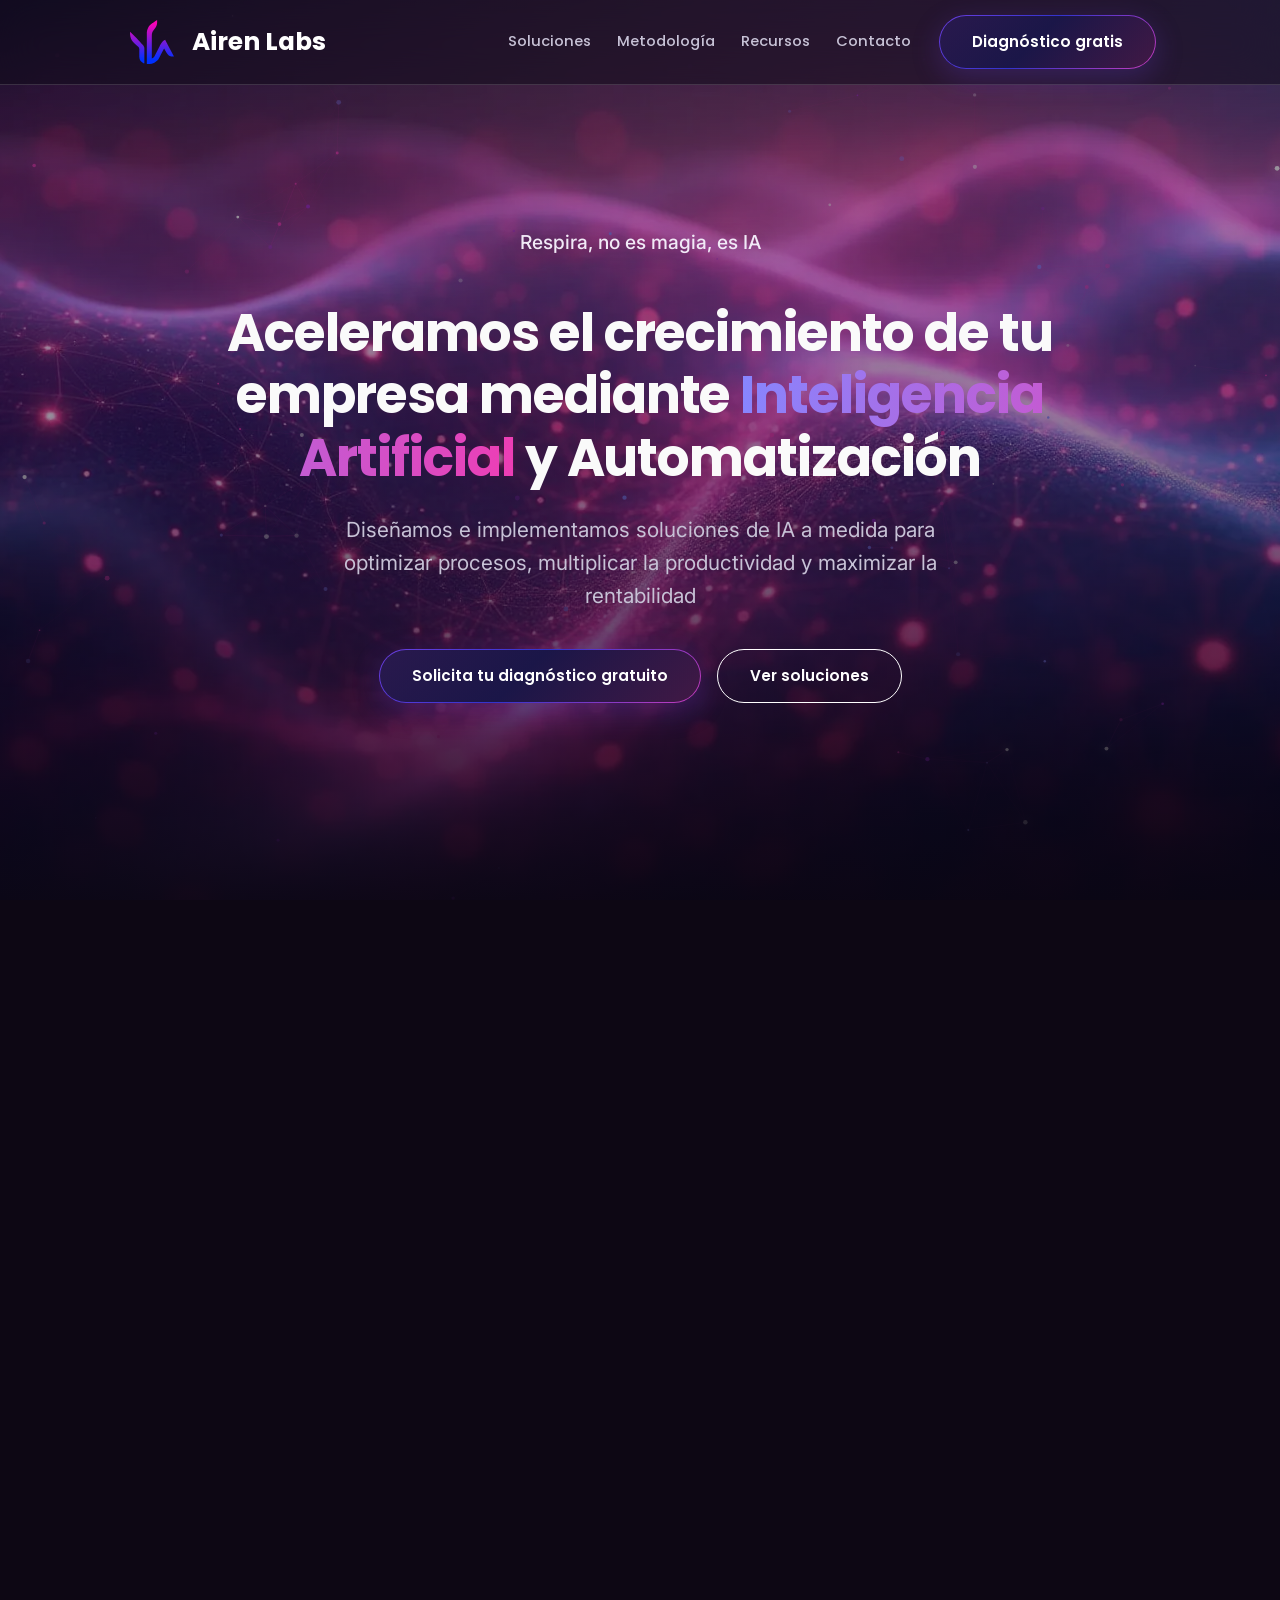
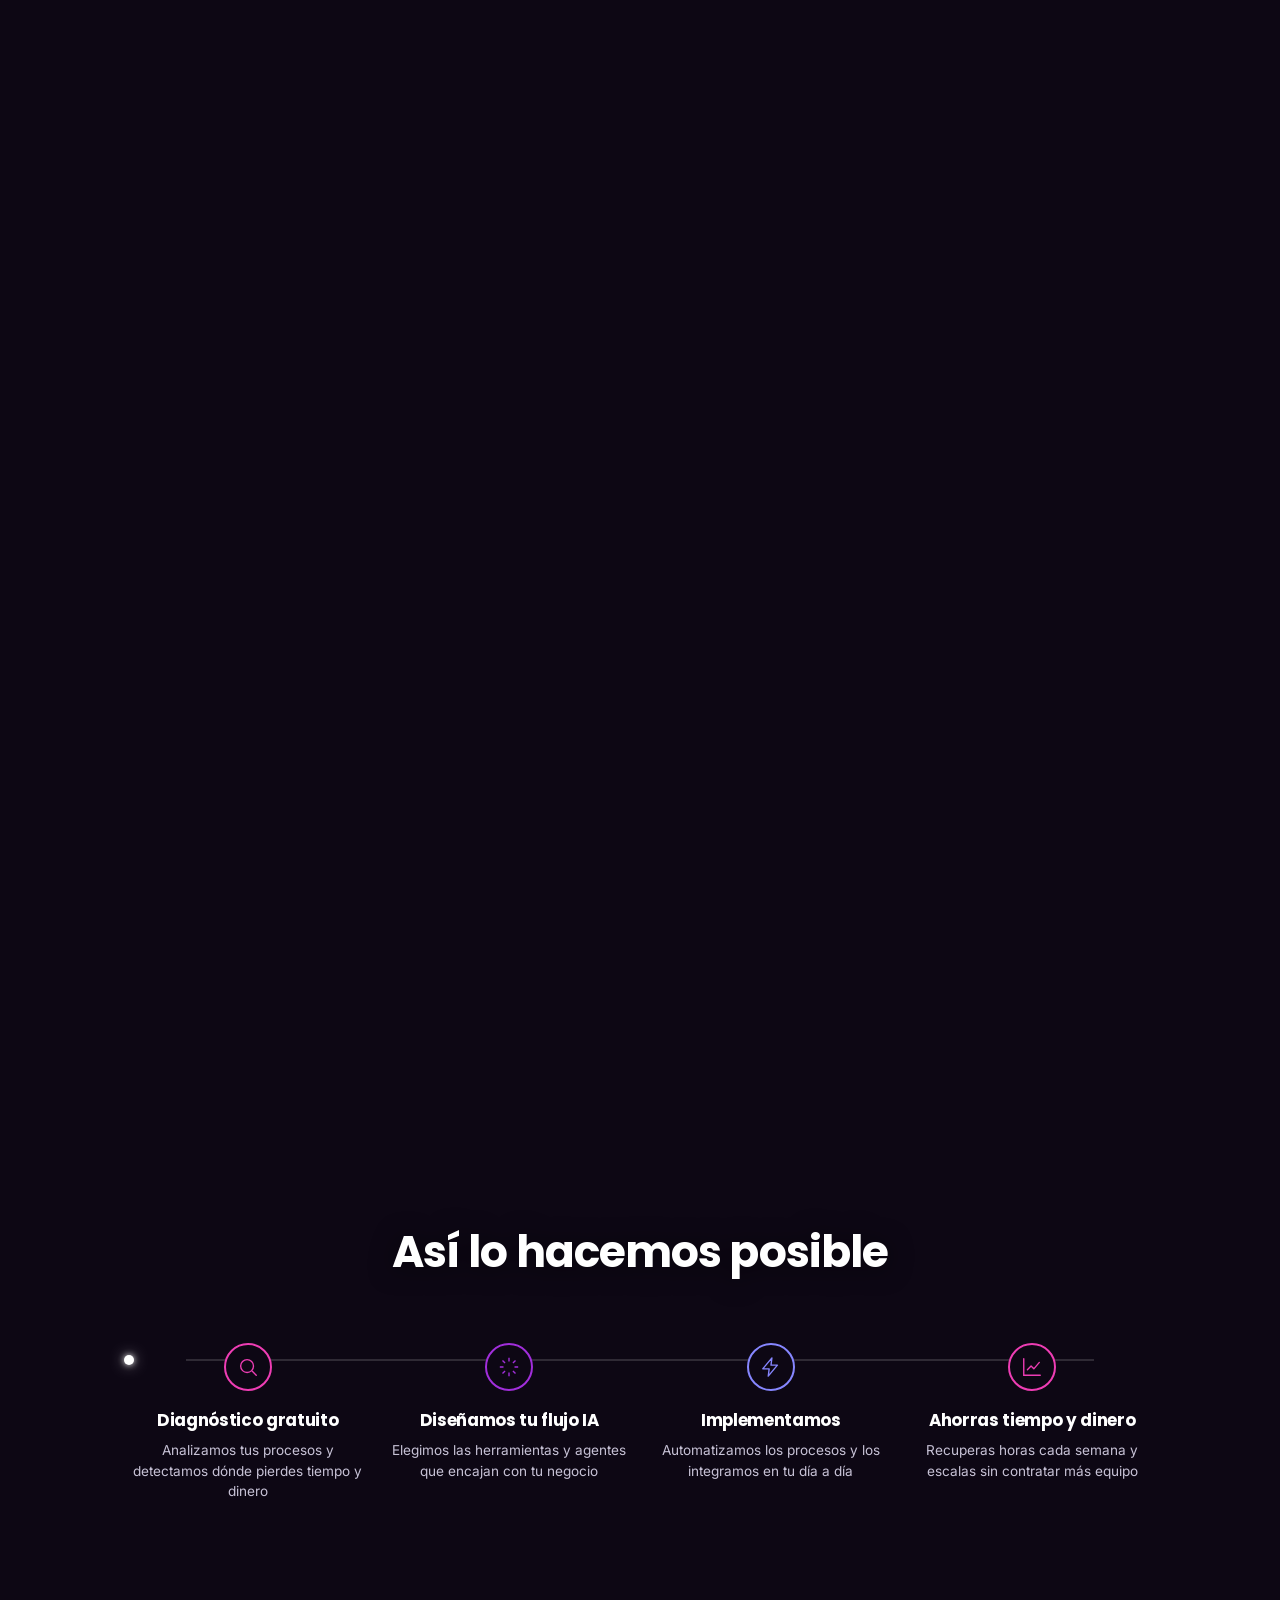
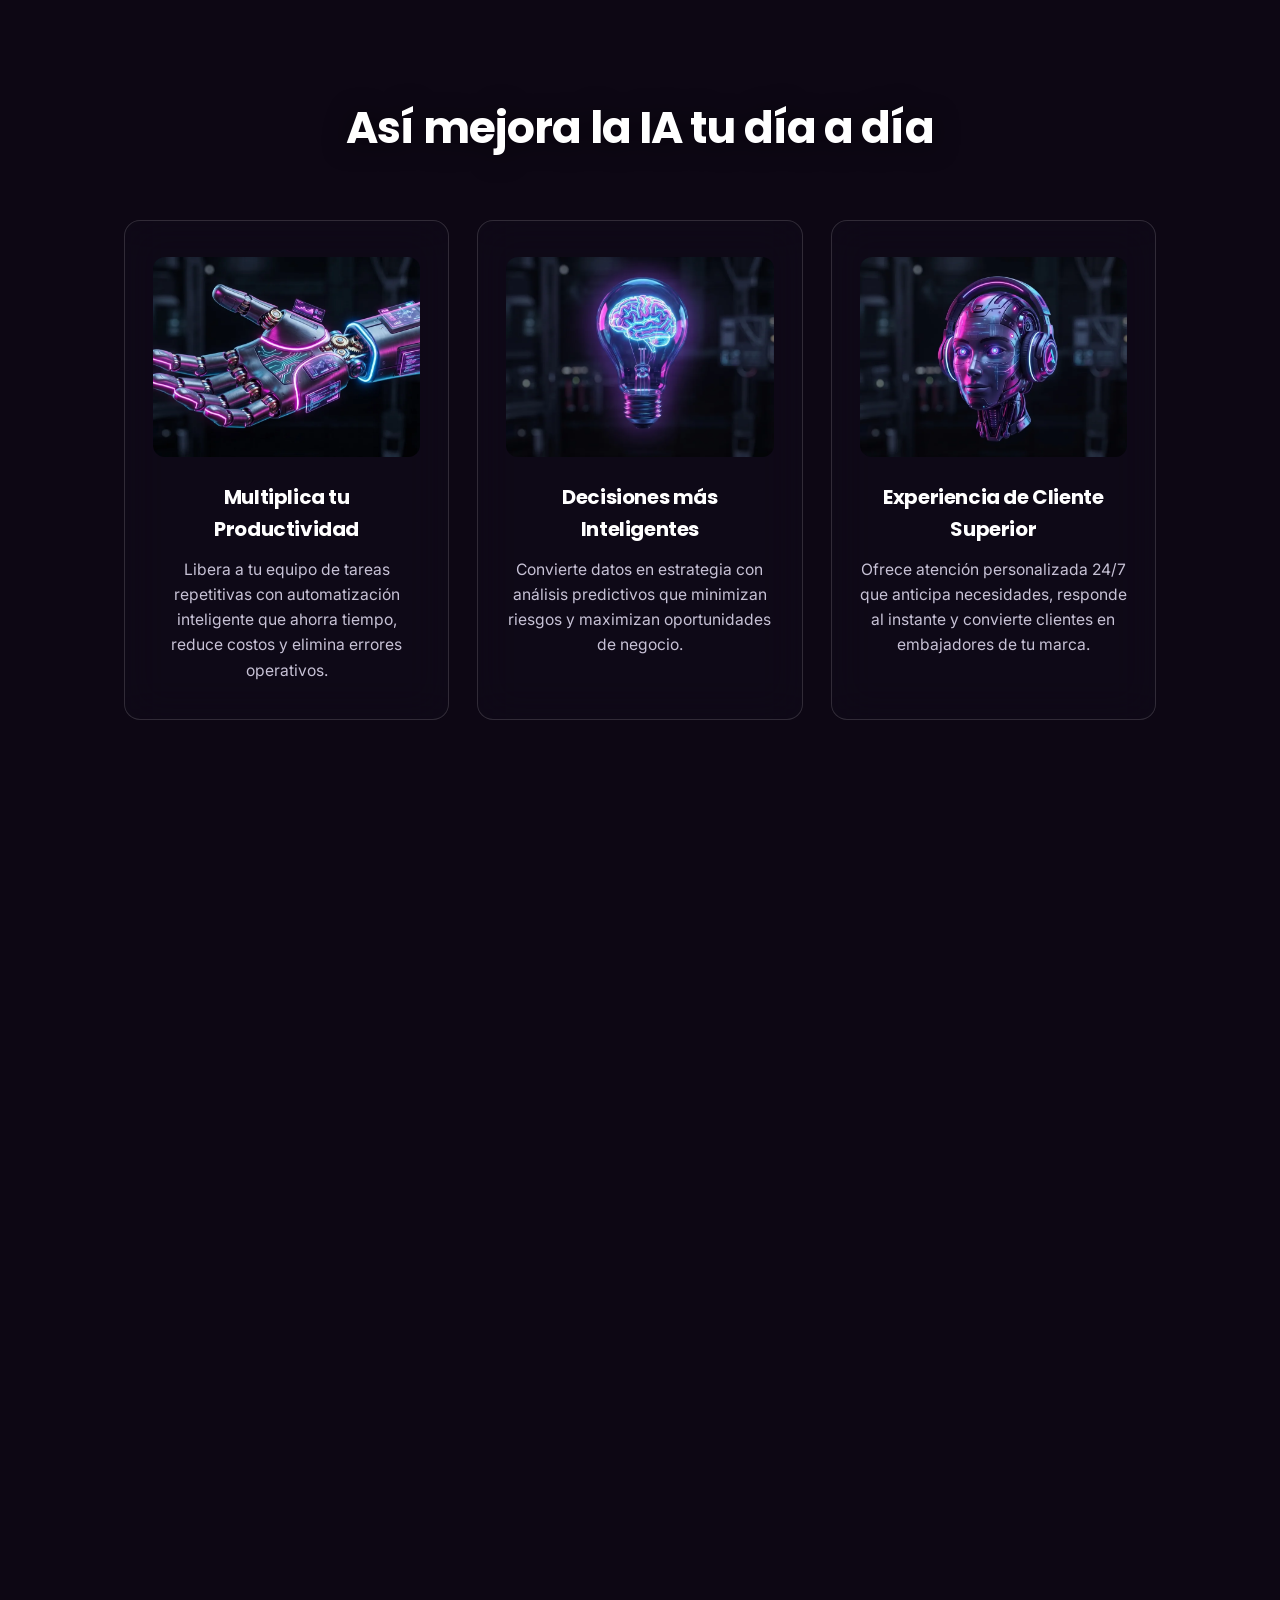
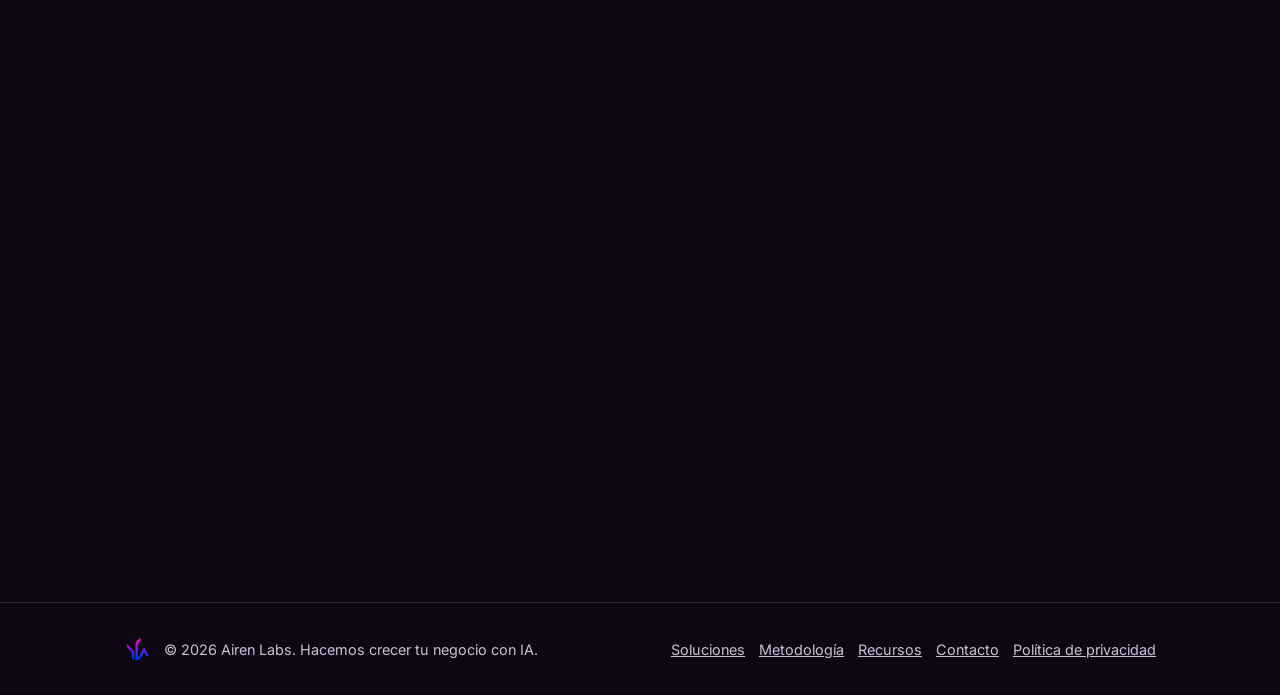
==== commit 06ab11ab: "Rediseña la tarjeta de resumen: quita el eyebrow, reduce altura y elimina las cajas de resaltado" ====
--- a/index.html
+++ b/index.html
@@ -131,7 +131,6 @@
       </li>
     </ul>
     <div class="closing-card">
-      <span class="closing-card__eyebrow">En resumen</span>
       <p>Todo ello basado en <span class="hl">datos reales</span>. Tu empresa ganará la <span class="hl">agilidad</span> necesaria para innovar más rápido, liderar en un mercado competitivo y aprovechar cada <span class="hl">oportunidad</span>.</p>
     </div>
   </div>
--- a/styles.css
+++ b/styles.css
@@ -1 +1 @@
-:root{--background:#0d0714;--card:#1B1B22;--muted:#2E2E38;--muted-foreground:#C7C2D6;--foreground:#FAFAFA;--border:rgba(250,250,250,0.14);--primary:#EE3DB4;--secondary:#3333CC;--accent:#A12EDB;--secondary-text:#8686FF;--gradient-primary:linear-gradient(135deg,#6C3FE0,#3333CC 45%,#C93DBE);--gradient-secondary:linear-gradient(135deg,#3333CC,#A12EDB);--gradient-text:linear-gradient(95deg,#8686FF,#EE3DB4);--glass:rgba(18,12,26,0.55);--glass-strong:rgba(18,12,26,0.74);--font-heading:'Poppins',Arial,sans-serif;--font-body:'Inter',Arial,sans-serif}*{box-sizing:border-box;margin:0;padding:0}html{scroll-behavior:smooth;scroll-padding-top:88px}body{background:var(--background);color:var(--foreground);font-family:var(--font-body);line-height:1.6;-webkit-font-smoothing:antialiased;overflow-x:hidden}h1,h2,h3{font-family:var(--font-heading);font-weight:700;letter-spacing:-0.02em}.container{max-width:1080px;margin:0 auto;padding:0 24px}.center{text-align:center}.gradient-text{background:var(--gradient-text);-webkit-background-clip:text;background-clip:text;color:transparent}.heading-solid{color:#fff;text-shadow:0 2px 24px rgba(0,0,0,.55)}.bg-scene{position:fixed;inset:0;z-index:-1;overflow:hidden;background:#0a0612 url('imagenes%20web/hero-bg.webp') center center / cover no-repeat}#stars{position:absolute;inset:0;width:100%;height:100%}.wave{position:absolute;left:-30vw;width:170vw;filter:blur(65px);opacity:0.22;mix-blend-mode:screen;border-radius:45%;animation:waveMove 22s ease-in-out infinite alternate}.wave--1{height:42vh;top:-10vh;background:linear-gradient(100deg,#EE3DB4,#FF6FCF 45%,#A12EDB);transform:rotate(-7deg)}.wave--2{height:48vh;top:26vh;background:linear-gradient(100deg,#A12EDB,#6C3FE0 40%,#3333CC);transform:rotate(5deg);animation-delay:-7s}.wave--3{height:56vh;bottom:-16vh;background:linear-gradient(100deg,#3333CC,#1b1a5c 60%,transparent);transform:rotate(-4deg);animation-delay:-14s;opacity:0.18}@keyframes waveMove{0%{transform:translate(0,0) rotate(-6deg)}50%{transform:translate(3vw,-2vh) rotate(-2deg)}100%{transform:translate(-2vw,2vh) rotate(-8deg)}}.bg-fade{position:absolute;inset:0;background:linear-gradient(to bottom,rgba(10,6,18,0.35) 0%,rgba(10,6,18,0.42) 45%,rgba(10,6,18,0.68) 80%,rgba(10,6,18,0.92) 100%)}@media (prefers-reduced-motion:reduce){.wave{animation:none}}.site-header{position:fixed;top:0;left:0;right:0;z-index:40;background:var(--glass);backdrop-filter:blur(20px);-webkit-backdrop-filter:blur(20px);border-bottom:1px solid var(--border)}.site-header__inner{display:flex;align-items:center;gap:28px;padding:14px 24px}.site-header__brand{display:flex;align-items:center;gap:12px;font-family:var(--font-heading);font-weight:700;font-size:1.55rem;color:#fff;text-decoration:none;margin-right:auto}.site-header__logo{width:56px;height:auto}.site-header__nav{display:flex;align-items:center;gap:26px}.site-header__nav a{font-family:var(--font-heading);font-weight:500;font-size:.92rem;color:var(--muted-foreground);text-decoration:none;transition:color .2s ease}.site-header__nav a:hover{color:#fff}.site-header__cta{padding:10px 22px;font-size:.88rem;flex-shrink:0}.site-header__toggle{display:none;flex-direction:column;justify-content:center;gap:5px;width:34px;height:34px;background:none;border:none;cursor:pointer;flex-shrink:0}.site-header__toggle span{display:block;width:100%;height:2px;background:#fff;border-radius:2px;transition:transform .2s ease,opacity .2s ease}.site-header__toggle[aria-expanded="true"] span:nth-child(1){transform:translateY(7px) rotate(45deg)}.site-header__toggle[aria-expanded="true"] span:nth-child(2){opacity:0}.site-header__toggle[aria-expanded="true"] span:nth-child(3){transform:translateY(-7px) rotate(-45deg)}@media (max-width:860px){.site-header__nav{position:absolute;top:100%;left:0;right:0;flex-direction:column;align-items:flex-start;gap:4px;padding:12px 24px 18px;background:rgba(13,8,20,.96);backdrop-filter:blur(20px);-webkit-backdrop-filter:blur(20px);border-bottom:1px solid var(--border);display:none}.site-header__nav.is-open{display:flex}.site-header__nav a{padding:10px 0;width:100%}.site-header__inner .site-header__cta{display:none}.site-header__toggle{display:flex}}.hero{position:relative;min-height:100vh;display:flex;align-items:center;justify-content:center;text-align:center;padding:90px 24px 60px}.hero__content{position:relative;z-index:1}.hero__ctas{display:flex;gap:16px;justify-content:center;flex-wrap:wrap;margin-top:2.25rem}.hero__subtitle{font-size:clamp(1rem,2vw,1.2rem);color:#F1EAF7;font-weight:500;text-shadow:0 2px 20px rgba(0,0,0,.4);margin-bottom:2.75rem}.hero__headline{font-size:clamp(2rem,4.2vw,3.25rem);font-weight:700;line-height:1.2;max-width:850px;margin:0 auto 1.5rem;color:#FAFAFA;text-wrap:balance}.hero__lead{font-size:clamp(1.05rem,2.1vw,1.3rem);font-weight:400;line-height:1.6;color:var(--muted-foreground);max-width:620px;margin:0 auto;text-shadow:0 2px 20px rgba(0,0,0,.4)}@media (max-width:600px){.hero{min-height:auto;padding:110px 24px 64px}}.value{padding:96px 0}.value h2{font-size:clamp(1.9rem,4vw,2.75rem);margin-bottom:3.5rem}@media (max-width:600px){.value{padding:56px 0 72px}.value h2{margin-bottom:2.25rem}}.value__subheading{font-size:clamp(1.5rem,3vw,2.1rem);color:#fff;margin:5rem 0 3rem}.value__list{position:relative;list-style:none;max-width:620px;margin:0 auto 3.5rem}.value__icon{display:inline-flex;align-items:center;justify-content:center;width:42px;height:42px;border-radius:12px;background:color-mix(in srgb,var(--icon-color) 32%,transparent);color:var(--icon-color);flex-shrink:0}.value__icon svg{width:22px;height:22px}.pillars{list-style:none;display:flex;gap:16px;max-width:980px;height:420px;margin:0 auto 3.5rem}.pillars__item{position:relative;flex:1;min-width:0;overflow:hidden;border-radius:20px;padding:28px 24px;background:var(--card-img) center/cover no-repeat,var(--card-color);cursor:pointer;transition:flex .55s cubic-bezier(.4,0,.2,1)}.pillars__item:hover,.pillars__item:focus-within,.pillars__item:focus-visible{flex:2.6}.pillars__item:focus-visible{outline:2px solid var(--card-color);outline-offset:-2px}.pillars__item::before{content:"";position:absolute;inset:0;background:linear-gradient(to top,color-mix(in srgb,var(--card-color) 72%,#0d0714 28%) 0%,color-mix(in srgb,var(--card-color) 50%,transparent) 62%,rgba(10,6,18,.3) 100%);opacity:1;transition:background .4s ease,opacity .4s ease}.pillars__item:hover::before,.pillars__item:focus-within::before{opacity:1;background:linear-gradient(to top,color-mix(in srgb,var(--card-color) 72%,#0d0714 28%) 0%,color-mix(in srgb,var(--card-color) 50%,transparent) 62%,rgba(10,6,18,.3) 100%)}.pillars__collapsed{position:relative;z-index:1;height:100%;display:flex;flex-direction:column;justify-content:space-between;transition:opacity .25s ease}.pillars__item:hover .pillars__collapsed,.pillars__item:focus-within .pillars__collapsed{opacity:0}.pillars__num{font-family:var(--font-heading);font-weight:700;font-size:.9rem;color:rgba(255,255,255,.8)}.pillars__label{writing-mode:vertical-rl;transform:rotate(180deg);align-self:flex-start;font-family:var(--font-heading);font-weight:700;font-size:1.2rem;color:#fff;white-space:nowrap}.pillars__expanded{position:absolute;inset:0;z-index:1;padding:28px 26px;display:flex;flex-direction:column;justify-content:flex-end;gap:10px;opacity:0;transform:translateX(16px);transition:opacity .35s ease .08s,transform .35s ease .08s;pointer-events:none}.pillars__item:hover .pillars__expanded,.pillars__item:focus-within .pillars__expanded{opacity:1;transform:translateX(0);pointer-events:auto}.pillars__icon{display:inline-flex;align-items:center;justify-content:center;width:44px;height:44px;margin-bottom:.5rem;border-radius:12px;background:rgba(255,255,255,.2);color:#fff}.pillars__icon svg{width:22px;height:22px}.pillars__eyebrow{font-family:var(--font-body);font-weight:600;font-size:.78rem;letter-spacing:.06em;text-transform:uppercase;color:rgba(255,255,255,.85)}.pillars__heading{font-size:1.4rem;color:#fff;margin:0}.pillars__desc{font-family:var(--font-body);font-size:.95rem;line-height:1.5;color:rgba(255,255,255,.92)}.pillars__tags{display:flex;flex-wrap:wrap;gap:8px;margin-top:4px}.pillars__tags span{font-family:var(--font-body);font-size:.8rem;font-weight:500;color:#fff;padding:4px 12px;border:1px solid rgba(255,255,255,.45);border-radius:999px;white-space:nowrap}@media (max-width:860px){.pillars{flex-direction:column;height:auto}.pillars__item{flex:none!important;padding:26px 22px}.pillars__item::before{background:linear-gradient(to top,color-mix(in srgb,var(--card-color) 72%,#0d0714 28%) 0%,color-mix(in srgb,var(--card-color) 50%,transparent) 62%,rgba(10,6,18,.3) 100%)}.pillars__collapsed{display:none}.pillars__expanded{position:static;opacity:1;transform:none;pointer-events:auto}}.closing-card{position:relative;max-width:700px;margin:0 auto;padding:44px 48px;border-radius:20px;border:1px solid var(--border);background:rgba(18,12,26,0.28);backdrop-filter:blur(10px);-webkit-backdrop-filter:blur(10px);text-align:center}.closing-card__eyebrow{display:block;font-family:var(--font-body);font-weight:600;font-size:.78rem;letter-spacing:.06em;text-transform:uppercase;color:rgba(255,255,255,.85);margin-bottom:14px}.closing-card p{margin:0;font-family:var(--font-heading);font-weight:500;font-size:clamp(1.1rem,1.9vw,1.35rem);line-height:1.6;color:var(--foreground);letter-spacing:-0.01em}.closing-card .hl{font-weight:650;color:#fff;background:linear-gradient(100deg,rgba(134,134,255,.25),rgba(238,61,180,.25));padding:.05em .36em;border-radius:6px;box-decoration-break:clone;-webkit-box-decoration-break:clone}@media (max-width:600px){.closing-card{padding:32px 26px}}.diagram{padding:96px 0}.diagram h2{font-size:clamp(1.9rem,4vw,2.75rem);margin-bottom:3rem}.diagram__flow{position:relative;padding-top:8px}.diagram__hline{position:absolute;top:24px;left:6%;right:6%;height:2px;background:rgba(250,250,250,.14)}.diagram__beam{position:absolute;top:20px;width:10px;height:10px;border-radius:50%;background:#fff;box-shadow:0 0 6px rgba(255,255,255,.9),0 0 16px rgba(255,255,255,.55);animation:diagramBeam 6s linear infinite}@keyframes diagramBeam{0%{left:6%;opacity:0}6%{opacity:1}94%{opacity:1}100%{left:94%;opacity:0}}@media (prefers-reduced-motion:reduce){.diagram__beam{animation:none;opacity:0}}.diagram__steps{position:relative;z-index:1;display:grid;grid-template-columns:repeat(4,1fr);gap:14px}.step{text-align:center}.step__node{width:48px;height:48px;margin:0 auto 16px;border-radius:50%;background:var(--background);border:2px solid var(--step-color);display:flex;align-items:center;justify-content:center;color:var(--step-color)}.step__node svg{width:22px;height:22px}.step h3{font-size:1.05rem;color:#fff;margin-bottom:6px}.step p{font-size:.85rem;color:var(--muted-foreground);line-height:1.5}@media (max-width:720px){.diagram__steps{grid-template-columns:1fr;gap:32px}.diagram__hline,.diagram__beam{display:none}}.cards{display:grid;grid-template-columns:repeat(3,1fr);gap:28px}.card{background:var(--glass);backdrop-filter:blur(20px);-webkit-backdrop-filter:blur(20px);border:1px solid var(--border);border-radius:16px;padding:36px 28px;text-align:center;transition:transform .25s ease,border-color .25s ease,background .25s ease}.card:hover{transform:translateY(-4px);border-color:var(--icon-color);background:var(--glass-strong)}.card__media{width:100%;aspect-ratio:4/3;border-radius:12px;overflow:hidden;margin-bottom:1.5rem;background:var(--muted)}.card__media img{width:100%;height:100%;object-fit:cover;display:block}.card__icon{display:inline-flex;align-items:center;justify-content:center;width:52px;height:52px;border-radius:14px;background:color-mix(in srgb,var(--icon-color) 16%,transparent);color:var(--icon-color);margin-bottom:1.25rem}.card__icon svg{width:26px;height:26px}.card h3{font-size:1.25rem;margin-bottom:.75rem;color:#fff}.card p{color:var(--muted-foreground);font-size:.98rem}.showcase{padding:96px 0 48px}.showcase h2{font-size:clamp(1.9rem,4vw,2.75rem);margin-bottom:3.5rem}.services{padding:96px 0}.services h2{font-size:clamp(2.25rem,5vw,3.25rem);margin-bottom:3.5rem}.service{display:block;color:inherit;text-decoration:none;cursor:pointer;background:var(--glass);backdrop-filter:blur(20px);-webkit-backdrop-filter:blur(20px);border:1px solid var(--border);border-top:3px solid var(--accent-color);border-radius:16px;padding:36px 28px;text-align:center;transition:transform .25s ease,background .25s ease}.service:hover{transform:translateY(-4px);background:var(--glass-strong)}.service h3{font-size:1.35rem;color:var(--accent-color);margin-bottom:.85rem;min-height:4.3rem}.service p{color:var(--muted-foreground);margin-bottom:1.75rem;min-height:3.2em}.btn{display:inline-block;font-family:var(--font-heading);font-weight:600;font-size:.95rem;border-radius:999px;padding:14px 32px;cursor:pointer;border:none;text-decoration:none;transition:transform .2s ease,box-shadow .2s ease}.btn[hidden]{display:none}.btn:hover{transform:translateY(-2px)}.btn--primary{color:#fff;border:1.5px solid transparent;background-image:linear-gradient(var(--glass-strong),var(--glass-strong)),var(--gradient-primary);background-origin:border-box;background-clip:padding-box,border-box;backdrop-filter:blur(10px);-webkit-backdrop-filter:blur(10px);box-shadow:0 8px 28px rgba(108,63,224,.25)}.btn--primary:hover{box-shadow:0 0 30px rgba(161,46,219,.45)}.btn--outline{background:transparent;border:1.5px solid var(--accent-color);color:var(--accent-color)}.btn--outline:hover{background:color-mix(in srgb,var(--accent-color) 18%,transparent)}.cta{padding:120px 0 130px;text-align:center;position:relative}.cta__card{max-width:1080px;margin:0 auto;background:rgba(18,12,26,0.18);backdrop-filter:blur(20px);-webkit-backdrop-filter:blur(20px);border:1px solid var(--border);border-radius:20px;padding:56px 44px}.cta h2{font-size:clamp(1.9rem,4vw,2.75rem);margin-bottom:1.75rem;color:#fff}.cta__subtitle{font-size:clamp(1.1rem,2.5vw,1.4rem);font-weight:300;color:#F1EAF7;margin-bottom:2.5rem}.cta__subtitle strong{font-weight:700;color:#fff}.value__list--cta li{display:flex;align-items:center;justify-content:center;gap:14px;color:#fff}.value__list--cta li:not(:last-child){margin-bottom:10px}.marker-underline{position:relative;white-space:nowrap}.marker-underline::after{content:"";position:absolute;left:-10%;right:-10%;bottom:-0.5em;height:0.55em;background-image:url("data:image/svg+xml;utf8,<svg xmlns='http://www.w3.org/2000/svg' viewBox='0 0 240 60' preserveAspectRatio='none'><path d='M6,34 C60,14 150,10 224,16 L232,34 C168,50 70,52 6,34 Z' fill='white'/></svg>");background-repeat:no-repeat;background-size:100% 100%;opacity:0.92;filter:drop-shadow(0 1px 1px rgba(0,0,0,.15));z-index:-1}.cta .btn--primary{margin-top:.5rem}.cta__email{margin-top:1.75rem;color:rgba(255,255,255,.8);font-size:.98rem}.cta__email a{color:#fff;font-weight:600;text-decoration:underline}.cta__note{margin-top:.75rem;color:rgba(255,255,255,.6);font-size:.85rem}.footer{padding:32px 0;color:var(--muted-foreground);font-size:.9rem;border-top:1px solid var(--border)}.footer__inner{max-width:1080px;margin:0 auto;padding:0 24px;display:flex;align-items:center;justify-content:space-between;flex-wrap:wrap;gap:18px 28px}.footer__brand{display:flex;align-items:center;gap:12px}.footer__logo{width:28px;height:auto;flex-shrink:0}.footer__links{display:flex;flex-wrap:wrap;gap:8px 22px}.footer__links a{color:var(--muted-foreground);text-decoration:none;transition:color .2s ease}.footer__links a:hover{color:#fff}@media (max-width:620px){.footer__inner{flex-direction:column;text-align:center;justify-content:center}.footer__links{justify-content:center}}.reveal{opacity:0;transform:translateY(24px);transition:opacity .7s ease,transform .7s ease}.reveal.is-visible{opacity:1;transform:translateY(0)}@media (max-width:860px){.cards{grid-template-columns:1fr}}.back-link{position:relative;z-index:1;display:inline-block;margin:24px 0 0 24px;font-family:var(--font-heading);font-weight:600;font-size:.9rem;color:var(--foreground);text-decoration:none;opacity:.85;transition:opacity .2s ease}.back-link:hover{opacity:1}.page-hero{padding:32px 0 80px}.page-hero__grid{display:grid;grid-template-columns:280px 1fr;gap:48px;align-items:center}.page-hero__media{border-radius:16px;overflow:hidden;aspect-ratio:4/3}.page-hero__media img{width:100%;height:100%;object-fit:cover;display:block}.page-hero__text h1{font-size:clamp(2.2rem,4.5vw,3.25rem);margin-bottom:1rem}.page-hero__lead{font-size:1.15rem;color:var(--muted-foreground);line-height:1.7;max-width:520px}@media (max-width:720px){.page-hero__grid{grid-template-columns:1fr;text-align:center}.page-hero__media{max-width:320px;margin:0 auto}.page-hero__lead{margin:0 auto}}.training{padding:0 0 96px}.training .card{text-align:left}.training .card h3{margin-bottom:.75rem}.resources{padding:0 0 96px}.resources h2{font-size:clamp(1.9rem,4vw,2.75rem);margin-bottom:1.25rem}.resources__intro{max-width:600px;margin:0 auto 2.5rem;text-align:center;color:var(--muted-foreground);font-size:1.05rem;line-height:1.7}.resources__form{max-width:560px;margin:0 auto;display:flex;flex-wrap:wrap;gap:16px;align-items:flex-start;background:var(--glass);backdrop-filter:blur(20px);-webkit-backdrop-filter:blur(20px);border:1px solid var(--border);border-radius:18px;padding:28px}.resources__field{flex:1 1 200px;display:flex;flex-direction:column;gap:6px}.resources__field label{font-size:.85rem;color:var(--muted-foreground);font-weight:500}.resources__field input{background:rgba(255,255,255,.06);border:1px solid var(--border);border-radius:10px;padding:12px 14px;color:#fff;font-family:var(--font-body);font-size:.95rem}.resources__field input:focus{outline:none;border-color:var(--primary)}.resources__error{display:none;font-size:.8rem;color:#EF4444}.resources__form .btn{flex:1 1 100%;align-self:stretch}.resources__note{max-width:560px;margin:14px auto 0;text-align:center;font-size:.82rem;color:var(--muted-foreground);opacity:.75}.resources__folders{max-width:1080px;margin:3rem auto 0;display:flex;flex-wrap:wrap;justify-content:center;align-items:flex-end;gap:2.5rem 3rem}.resources__list{max-width:680px;margin:2.5rem auto 0;display:flex;flex-direction:column;gap:14px}.resource{display:flex;align-items:center;gap:16px;width:100%;background:var(--glass);border:1px solid var(--border);border-radius:14px;padding:20px 22px;font-family:inherit;text-align:left;cursor:pointer;transition:border-color .2s ease,background .2s ease}button.resource:hover,button.resource:focus-visible{border-color:var(--primary);background:var(--glass-strong)}.resource__icon{width:40px;height:40px;flex-shrink:0;border-radius:10px;display:flex;align-items:center;justify-content:center;background:color-mix(in srgb,var(--icon-color) 22%,transparent);color:var(--icon-color)}.resource__icon svg{width:20px;height:20px}.resource__body{flex:1}.resource__body h3{font-size:1.05rem;color:#fff;margin-bottom:4px}.resource__body p{font-size:.9rem;color:var(--muted-foreground)}.resource__status{flex-shrink:0;font-size:.78rem;font-weight:600;font-family:var(--font-heading);color:var(--muted-foreground);background:rgba(255,255,255,.06);border:1px solid var(--border);border-radius:999px;padding:6px 14px}.resource__status--ready{color:#fff;background:rgba(238,61,180,.18);border-color:rgba(238,61,180,.5)}.resources__thanks{max-width:560px;margin:2rem auto 0;text-align:center;background:rgba(238,61,180,.1);border:1px solid rgba(238,61,180,.35);border-radius:14px;padding:20px 24px;color:#fff}.resources__thanks .btn{margin-top:14px}@media (max-width:520px){.resource{flex-wrap:wrap;text-align:center;justify-content:center}.resource__body{flex:1 1 100%}}.modal{position:fixed;inset:0;z-index:100;display:flex;align-items:center;justify-content:center;padding:24px}.modal[hidden]{display:none}.modal__backdrop{position:absolute;inset:0;background:rgba(8,5,14,.72);backdrop-filter:blur(4px);-webkit-backdrop-filter:blur(4px)}.modal__dialog{position:relative;width:100%;max-width:460px;max-height:90vh;overflow-y:auto;background:var(--glass-strong);backdrop-filter:blur(20px);-webkit-backdrop-filter:blur(20px);border:1px solid var(--border);border-radius:18px;padding:36px 32px}.modal__close{position:absolute;top:14px;right:14px;width:32px;height:32px;display:flex;align-items:center;justify-content:center;background:rgba(255,255,255,.06);border:1px solid var(--border);border-radius:50%;color:var(--foreground);font-size:1.3rem;line-height:1;cursor:pointer}.modal__close:hover{background:rgba(255,255,255,.12)}#resourceModalTitle{font-size:1.4rem;margin-bottom:.5rem;padding-right:28px}.modal__resource-name{color:var(--muted-foreground);font-size:.95rem;margin-bottom:1rem}.modal .resources__note{max-width:none;margin:0 0 1.5rem}.modal .resources__form{max-width:none;padding:0;border:none;background:none;backdrop-filter:none}.modal .resources__thanks{max-width:none;margin:0}.diag{padding:120px 0 100px;min-height:70vh}.diag__welcome{max-width:640px;margin:0 auto;text-align:center;background:var(--glass);backdrop-filter:blur(20px);-webkit-backdrop-filter:blur(20px);border:1px solid var(--border);border-radius:20px;padding:56px 44px}.diag__welcome-logo{width:56px;height:auto;margin:0 auto 1.25rem}.diag__welcome h1{font-size:clamp(1.6rem,4vw,2.6rem);margin-bottom:1.25rem;color:#fff}.diag__nowrap{white-space:nowrap}.diag__welcome p{color:var(--muted-foreground);font-size:1.05rem;margin-bottom:1rem;line-height:1.7}.diag__welcome .btn{margin-top:1.5rem}.diag__progress{max-width:640px;margin:0 auto 28px}.diag__progress-meta{font-size:.8rem;color:var(--muted-foreground);margin-bottom:8px}.diag__progress-track{height:8px;border-radius:999px;background:rgba(255,255,255,.08);overflow:hidden}.diag__progress-fill{height:100%;width:0;background:var(--gradient-primary);border-radius:999px;transition:width .35s ease}.diag__stage{max-width:640px;margin:0 auto;background:var(--glass);backdrop-filter:blur(20px);-webkit-backdrop-filter:blur(20px);border:1px solid var(--border);border-radius:20px;padding:44px 36px;animation:diagFade .35s ease}@keyframes diagFade{from{opacity:0;transform:translateY(8px)}to{opacity:1;transform:translateY(0)}}@media (prefers-reduced-motion:reduce){.diag__stage{animation:none}}.diag__title{font-size:clamp(1.3rem,3vw,1.7rem);color:#fff;margin-bottom:.5rem;font-family:var(--font-heading);font-weight:700;outline:none}.diag__help{color:var(--muted-foreground);font-size:.9rem;margin-bottom:1.5rem}.diag__error{display:none;color:#EF4444;font-size:.85rem;margin:.4rem 0 0}.diag__error.is-visible{display:block}.diag__banner{display:none;background:rgba(239,68,68,.12);border:1px solid rgba(239,68,68,.4);color:#fff;border-radius:12px;padding:14px 18px;font-size:.9rem;margin-bottom:1.5rem}.diag__banner.is-visible{display:block}.diag__options{display:flex;flex-direction:column;gap:12px;margin-bottom:.5rem}.diag__option{display:flex;align-items:center;gap:14px;text-align:left;width:100%;min-height:56px;background:rgba(255,255,255,.04);border:1.5px solid var(--border);border-radius:14px;padding:14px 18px;color:#fff;font-family:var(--font-body);font-size:.98rem;font-weight:500;cursor:pointer;transition:border-color .2s ease,background .2s ease}.diag__option:hover{border-color:var(--primary);background:rgba(255,255,255,.07)}.diag__option:focus-visible{outline:2px solid var(--primary);outline-offset:2px}.diag__option.is-selected{border-color:var(--primary);background:color-mix(in srgb,var(--primary) 18%,transparent)}.diag__option.is-disabled{opacity:.4;cursor:not-allowed}.diag__option-check{flex-shrink:0;width:22px;height:22px;border-radius:7px;border:1.5px solid var(--border);display:flex;align-items:center;justify-content:center;transition:border-color .2s ease,background .2s ease}.diag__option--single .diag__option-check{border-radius:50%}.diag__option.is-selected .diag__option-check{border-color:var(--primary);background:var(--gradient-primary)}.diag__option-check svg{width:13px;height:13px;opacity:0;transition:opacity .15s ease;color:#fff}.diag__option.is-selected .diag__option-check svg{opacity:1}.diag__field{display:flex;flex-direction:column;gap:8px;margin-bottom:.5rem}.diag__field label{font-size:.85rem;color:var(--muted-foreground);font-weight:500}.diag__select,.diag__textarea,.diag__input{background:rgba(255,255,255,.06);border:1px solid var(--border);border-radius:10px;padding:14px 16px;color:#fff;font-family:var(--font-body);font-size:.98rem;width:100%}.diag__select:focus,.diag__textarea:focus,.diag__input:focus{outline:none;border-color:var(--primary)}.diag__textarea{min-height:140px;resize:vertical}.diag__charcount{text-align:right;font-size:.78rem;color:var(--muted-foreground)}.diag__contact-grid{display:grid;grid-template-columns:1fr 1fr;gap:18px;margin-bottom:1.25rem}@media (max-width:560px){.diag__contact-grid{grid-template-columns:1fr}}.diag__trap{position:absolute;left:-9999px;width:1px;height:1px;overflow:hidden}.diag__checkbox{display:flex;gap:12px;align-items:flex-start;margin-bottom:1rem;font-size:.88rem;color:var(--muted-foreground);line-height:1.55;cursor:pointer}.diag__checkbox input{margin-top:3px;width:18px;height:18px;flex-shrink:0;accent-color:var(--primary)}.diag__checkbox a{color:#fff;text-decoration:underline}.diag__legal{font-size:.68rem;color:var(--muted-foreground);opacity:.75;line-height:1.6;margin:1.25rem 0 1.75rem}.diag__legal strong{color:#fff;font-weight:600}.diag__legal a{color:var(--muted-foreground);text-decoration:underline}.diag__nav{display:flex;justify-content:space-between;align-items:center;gap:16px;margin-top:2rem}.diag__nav .btn:disabled{opacity:.45;cursor:not-allowed;transform:none;box-shadow:none}.diag__thanks{text-align:center}.diag__thanks h2{font-size:clamp(1.9rem,4vw,2.6rem);margin-bottom:1.25rem;color:#fff;outline:none}.diag__thanks p{color:var(--muted-foreground);font-size:1.05rem;margin-bottom:1.5rem;line-height:1.7}.diag__thanks blockquote{font-family:var(--font-heading);font-style:italic;color:#fff;font-size:clamp(.78rem,2.3vw,1.05rem);white-space:nowrap;margin-top:3.5rem}.diag__thanks cite{display:block;margin-top:.6rem;font-style:normal;color:var(--muted-foreground);font-size:.9rem;white-space:normal;text-align:right}@media (max-width:420px){.diag__thanks blockquote{white-space:normal}}@media (max-width:560px){.diag{padding:100px 0 80px}.diag__stage{padding:32px 22px}.diag__welcome{padding:40px 24px}}.legal{padding:60px 0 100px}.legal__content{max-width:760px;margin:0 auto;background:var(--glass);backdrop-filter:blur(20px);-webkit-backdrop-filter:blur(20px);border:1px solid var(--border);border-radius:20px;padding:48px 40px}.legal h1{font-size:clamp(1.8rem,4vw,2.5rem);margin-bottom:.5rem;color:#fff}.legal__updated{color:var(--muted-foreground);font-size:.85rem;margin-bottom:2rem}.legal h2{font-size:1.2rem;color:#fff;margin:2rem 0 .75rem}.legal p,.legal li{color:var(--muted-foreground);font-size:.98rem;line-height:1.75;margin-bottom:.75rem}.legal ul{padding-left:1.25rem;margin-bottom:1rem}.legal strong{color:#fff}.legal a{color:var(--secondary-text)}@media (max-width:560px){.legal__content{padding:32px 22px}}.footer__inner{flex-wrap:wrap;row-gap:6px}.footer__links{display:flex;gap:14px}.footer__links a{color:var(--muted-foreground);text-decoration:underline}.footer__links a:hover{color:#fff}+:root{--background:#0d0714;--card:#1B1B22;--muted:#2E2E38;--muted-foreground:#C7C2D6;--foreground:#FAFAFA;--border:rgba(250,250,250,0.14);--primary:#EE3DB4;--secondary:#3333CC;--accent:#A12EDB;--secondary-text:#8686FF;--gradient-primary:linear-gradient(135deg,#6C3FE0,#3333CC 45%,#C93DBE);--gradient-secondary:linear-gradient(135deg,#3333CC,#A12EDB);--gradient-text:linear-gradient(95deg,#8686FF,#EE3DB4);--glass:rgba(18,12,26,0.55);--glass-strong:rgba(18,12,26,0.74);--font-heading:'Poppins',Arial,sans-serif;--font-body:'Inter',Arial,sans-serif}*{box-sizing:border-box;margin:0;padding:0}html{scroll-behavior:smooth;scroll-padding-top:88px}body{background:var(--background);color:var(--foreground);font-family:var(--font-body);line-height:1.6;-webkit-font-smoothing:antialiased;overflow-x:hidden}h1,h2,h3{font-family:var(--font-heading);font-weight:700;letter-spacing:-0.02em}.container{max-width:1080px;margin:0 auto;padding:0 24px}.center{text-align:center}.gradient-text{background:var(--gradient-text);-webkit-background-clip:text;background-clip:text;color:transparent}.heading-solid{color:#fff;text-shadow:0 2px 24px rgba(0,0,0,.55)}.bg-scene{position:fixed;inset:0;z-index:-1;overflow:hidden;background:#0a0612 url('imagenes%20web/hero-bg.webp') center center / cover no-repeat}#stars{position:absolute;inset:0;width:100%;height:100%}.wave{position:absolute;left:-30vw;width:170vw;filter:blur(65px);opacity:0.22;mix-blend-mode:screen;border-radius:45%;animation:waveMove 22s ease-in-out infinite alternate}.wave--1{height:42vh;top:-10vh;background:linear-gradient(100deg,#EE3DB4,#FF6FCF 45%,#A12EDB);transform:rotate(-7deg)}.wave--2{height:48vh;top:26vh;background:linear-gradient(100deg,#A12EDB,#6C3FE0 40%,#3333CC);transform:rotate(5deg);animation-delay:-7s}.wave--3{height:56vh;bottom:-16vh;background:linear-gradient(100deg,#3333CC,#1b1a5c 60%,transparent);transform:rotate(-4deg);animation-delay:-14s;opacity:0.18}@keyframes waveMove{0%{transform:translate(0,0) rotate(-6deg)}50%{transform:translate(3vw,-2vh) rotate(-2deg)}100%{transform:translate(-2vw,2vh) rotate(-8deg)}}.bg-fade{position:absolute;inset:0;background:linear-gradient(to bottom,rgba(10,6,18,0.35) 0%,rgba(10,6,18,0.42) 45%,rgba(10,6,18,0.68) 80%,rgba(10,6,18,0.92) 100%)}@media (prefers-reduced-motion:reduce){.wave{animation:none}}.site-header{position:fixed;top:0;left:0;right:0;z-index:40;background:var(--glass);backdrop-filter:blur(20px);-webkit-backdrop-filter:blur(20px);border-bottom:1px solid var(--border)}.site-header__inner{display:flex;align-items:center;gap:28px;padding:14px 24px}.site-header__brand{display:flex;align-items:center;gap:12px;font-family:var(--font-heading);font-weight:700;font-size:1.55rem;color:#fff;text-decoration:none;margin-right:auto}.site-header__logo{width:56px;height:auto}.site-header__nav{display:flex;align-items:center;gap:26px}.site-header__nav a{font-family:var(--font-heading);font-weight:500;font-size:.92rem;color:var(--muted-foreground);text-decoration:none;transition:color .2s ease}.site-header__nav a:hover{color:#fff}.site-header__cta{padding:10px 22px;font-size:.88rem;flex-shrink:0}.site-header__toggle{display:none;flex-direction:column;justify-content:center;gap:5px;width:34px;height:34px;background:none;border:none;cursor:pointer;flex-shrink:0}.site-header__toggle span{display:block;width:100%;height:2px;background:#fff;border-radius:2px;transition:transform .2s ease,opacity .2s ease}.site-header__toggle[aria-expanded="true"] span:nth-child(1){transform:translateY(7px) rotate(45deg)}.site-header__toggle[aria-expanded="true"] span:nth-child(2){opacity:0}.site-header__toggle[aria-expanded="true"] span:nth-child(3){transform:translateY(-7px) rotate(-45deg)}@media (max-width:860px){.site-header__nav{position:absolute;top:100%;left:0;right:0;flex-direction:column;align-items:flex-start;gap:4px;padding:12px 24px 18px;background:rgba(13,8,20,.96);backdrop-filter:blur(20px);-webkit-backdrop-filter:blur(20px);border-bottom:1px solid var(--border);display:none}.site-header__nav.is-open{display:flex}.site-header__nav a{padding:10px 0;width:100%}.site-header__inner .site-header__cta{display:none}.site-header__toggle{display:flex}}.hero{position:relative;min-height:100vh;display:flex;align-items:center;justify-content:center;text-align:center;padding:90px 24px 60px}.hero__content{position:relative;z-index:1}.hero__ctas{display:flex;gap:16px;justify-content:center;flex-wrap:wrap;margin-top:2.25rem}.hero__subtitle{font-size:clamp(1rem,2vw,1.2rem);color:#F1EAF7;font-weight:500;text-shadow:0 2px 20px rgba(0,0,0,.4);margin-bottom:2.75rem}.hero__headline{font-size:clamp(2rem,4.2vw,3.25rem);font-weight:700;line-height:1.2;max-width:850px;margin:0 auto 1.5rem;color:#FAFAFA;text-wrap:balance}.hero__lead{font-size:clamp(1.05rem,2.1vw,1.3rem);font-weight:400;line-height:1.6;color:var(--muted-foreground);max-width:620px;margin:0 auto;text-shadow:0 2px 20px rgba(0,0,0,.4)}@media (max-width:600px){.hero{min-height:auto;padding:110px 24px 64px}}.value{padding:96px 0}.value h2{font-size:clamp(1.9rem,4vw,2.75rem);margin-bottom:3.5rem}@media (max-width:600px){.value{padding:56px 0 72px}.value h2{margin-bottom:2.25rem}}.value__subheading{font-size:clamp(1.5rem,3vw,2.1rem);color:#fff;margin:5rem 0 3rem}.value__list{position:relative;list-style:none;max-width:620px;margin:0 auto 3.5rem}.value__icon{display:inline-flex;align-items:center;justify-content:center;width:42px;height:42px;border-radius:12px;background:color-mix(in srgb,var(--icon-color) 32%,transparent);color:var(--icon-color);flex-shrink:0}.value__icon svg{width:22px;height:22px}.pillars{list-style:none;display:flex;gap:16px;max-width:980px;height:420px;margin:0 auto 3.5rem}.pillars__item{position:relative;flex:1;min-width:0;overflow:hidden;border-radius:20px;padding:28px 24px;background:var(--card-img) center/cover no-repeat,var(--card-color);cursor:pointer;transition:flex .55s cubic-bezier(.4,0,.2,1)}.pillars__item:hover,.pillars__item:focus-within,.pillars__item:focus-visible{flex:2.6}.pillars__item:focus-visible{outline:2px solid var(--card-color);outline-offset:-2px}.pillars__item::before{content:"";position:absolute;inset:0;background:linear-gradient(to top,color-mix(in srgb,var(--card-color) 72%,#0d0714 28%) 0%,color-mix(in srgb,var(--card-color) 50%,transparent) 62%,rgba(10,6,18,.3) 100%);opacity:1;transition:background .4s ease,opacity .4s ease}.pillars__item:hover::before,.pillars__item:focus-within::before{opacity:1;background:linear-gradient(to top,color-mix(in srgb,var(--card-color) 72%,#0d0714 28%) 0%,color-mix(in srgb,var(--card-color) 50%,transparent) 62%,rgba(10,6,18,.3) 100%)}.pillars__collapsed{position:relative;z-index:1;height:100%;display:flex;flex-direction:column;justify-content:space-between;transition:opacity .25s ease}.pillars__item:hover .pillars__collapsed,.pillars__item:focus-within .pillars__collapsed{opacity:0}.pillars__num{font-family:var(--font-heading);font-weight:700;font-size:.9rem;color:rgba(255,255,255,.8)}.pillars__label{writing-mode:vertical-rl;transform:rotate(180deg);align-self:flex-start;font-family:var(--font-heading);font-weight:700;font-size:1.2rem;color:#fff;white-space:nowrap}.pillars__expanded{position:absolute;inset:0;z-index:1;padding:28px 26px;display:flex;flex-direction:column;justify-content:flex-end;gap:10px;opacity:0;transform:translateX(16px);transition:opacity .35s ease .08s,transform .35s ease .08s;pointer-events:none}.pillars__item:hover .pillars__expanded,.pillars__item:focus-within .pillars__expanded{opacity:1;transform:translateX(0);pointer-events:auto}.pillars__icon{display:inline-flex;align-items:center;justify-content:center;width:44px;height:44px;margin-bottom:.5rem;border-radius:12px;background:rgba(255,255,255,.2);color:#fff}.pillars__icon svg{width:22px;height:22px}.pillars__eyebrow{font-family:var(--font-body);font-weight:600;font-size:.78rem;letter-spacing:.06em;text-transform:uppercase;color:rgba(255,255,255,.85)}.pillars__heading{font-size:1.4rem;color:#fff;margin:0}.pillars__desc{font-family:var(--font-body);font-size:.95rem;line-height:1.5;color:rgba(255,255,255,.92)}.pillars__tags{display:flex;flex-wrap:wrap;gap:8px;margin-top:4px}.pillars__tags span{font-family:var(--font-body);font-size:.8rem;font-weight:500;color:#fff;padding:4px 12px;border:1px solid rgba(255,255,255,.45);border-radius:999px;white-space:nowrap}@media (max-width:860px){.pillars{flex-direction:column;height:auto}.pillars__item{flex:none!important;padding:26px 22px}.pillars__item::before{background:linear-gradient(to top,color-mix(in srgb,var(--card-color) 72%,#0d0714 28%) 0%,color-mix(in srgb,var(--card-color) 50%,transparent) 62%,rgba(10,6,18,.3) 100%)}.pillars__collapsed{display:none}.pillars__expanded{position:static;opacity:1;transform:none;pointer-events:auto}}.closing-card{position:relative;max-width:980px;margin:0 auto;padding:26px 40px;border-radius:20px;border:1px solid var(--border);background:rgba(18,12,26,0.28);backdrop-filter:blur(10px);-webkit-backdrop-filter:blur(10px);text-align:left;overflow:hidden}.closing-card::before{content:"";position:absolute;inset:0;background:linear-gradient(90deg,rgba(238,61,180,.16),rgba(161,46,219,.1) 45%,transparent 75%);pointer-events:none}.closing-card p{position:relative;margin:0;font-family:var(--font-heading);font-weight:500;font-size:clamp(1.05rem,1.6vw,1.25rem);line-height:1.65;color:var(--foreground);letter-spacing:-0.01em;max-width:760px}.closing-card .hl{font-weight:700;color:#fff}@media (max-width:600px){.closing-card{padding:22px 22px}}.diagram{padding:96px 0}.diagram h2{font-size:clamp(1.9rem,4vw,2.75rem);margin-bottom:3rem}.diagram__flow{position:relative;padding-top:8px}.diagram__hline{position:absolute;top:24px;left:6%;right:6%;height:2px;background:rgba(250,250,250,.14)}.diagram__beam{position:absolute;top:20px;width:10px;height:10px;border-radius:50%;background:#fff;box-shadow:0 0 6px rgba(255,255,255,.9),0 0 16px rgba(255,255,255,.55);animation:diagramBeam 6s linear infinite}@keyframes diagramBeam{0%{left:6%;opacity:0}6%{opacity:1}94%{opacity:1}100%{left:94%;opacity:0}}@media (prefers-reduced-motion:reduce){.diagram__beam{animation:none;opacity:0}}.diagram__steps{position:relative;z-index:1;display:grid;grid-template-columns:repeat(4,1fr);gap:14px}.step{text-align:center}.step__node{width:48px;height:48px;margin:0 auto 16px;border-radius:50%;background:var(--background);border:2px solid var(--step-color);display:flex;align-items:center;justify-content:center;color:var(--step-color)}.step__node svg{width:22px;height:22px}.step h3{font-size:1.05rem;color:#fff;margin-bottom:6px}.step p{font-size:.85rem;color:var(--muted-foreground);line-height:1.5}@media (max-width:720px){.diagram__steps{grid-template-columns:1fr;gap:32px}.diagram__hline,.diagram__beam{display:none}}.cards{display:grid;grid-template-columns:repeat(3,1fr);gap:28px}.card{background:var(--glass);backdrop-filter:blur(20px);-webkit-backdrop-filter:blur(20px);border:1px solid var(--border);border-radius:16px;padding:36px 28px;text-align:center;transition:transform .25s ease,border-color .25s ease,background .25s ease}.card:hover{transform:translateY(-4px);border-color:var(--icon-color);background:var(--glass-strong)}.card__media{width:100%;aspect-ratio:4/3;border-radius:12px;overflow:hidden;margin-bottom:1.5rem;background:var(--muted)}.card__media img{width:100%;height:100%;object-fit:cover;display:block}.card__icon{display:inline-flex;align-items:center;justify-content:center;width:52px;height:52px;border-radius:14px;background:color-mix(in srgb,var(--icon-color) 16%,transparent);color:var(--icon-color);margin-bottom:1.25rem}.card__icon svg{width:26px;height:26px}.card h3{font-size:1.25rem;margin-bottom:.75rem;color:#fff}.card p{color:var(--muted-foreground);font-size:.98rem}.showcase{padding:96px 0 48px}.showcase h2{font-size:clamp(1.9rem,4vw,2.75rem);margin-bottom:3.5rem}.services{padding:96px 0}.services h2{font-size:clamp(2.25rem,5vw,3.25rem);margin-bottom:3.5rem}.service{display:block;color:inherit;text-decoration:none;cursor:pointer;background:var(--glass);backdrop-filter:blur(20px);-webkit-backdrop-filter:blur(20px);border:1px solid var(--border);border-top:3px solid var(--accent-color);border-radius:16px;padding:36px 28px;text-align:center;transition:transform .25s ease,background .25s ease}.service:hover{transform:translateY(-4px);background:var(--glass-strong)}.service h3{font-size:1.35rem;color:var(--accent-color);margin-bottom:.85rem;min-height:4.3rem}.service p{color:var(--muted-foreground);margin-bottom:1.75rem;min-height:3.2em}.btn{display:inline-block;font-family:var(--font-heading);font-weight:600;font-size:.95rem;border-radius:999px;padding:14px 32px;cursor:pointer;border:none;text-decoration:none;transition:transform .2s ease,box-shadow .2s ease}.btn[hidden]{display:none}.btn:hover{transform:translateY(-2px)}.btn--primary{color:#fff;border:1.5px solid transparent;background-image:linear-gradient(var(--glass-strong),var(--glass-strong)),var(--gradient-primary);background-origin:border-box;background-clip:padding-box,border-box;backdrop-filter:blur(10px);-webkit-backdrop-filter:blur(10px);box-shadow:0 8px 28px rgba(108,63,224,.25)}.btn--primary:hover{box-shadow:0 0 30px rgba(161,46,219,.45)}.btn--outline{background:transparent;border:1.5px solid var(--accent-color);color:var(--accent-color)}.btn--outline:hover{background:color-mix(in srgb,var(--accent-color) 18%,transparent)}.cta{padding:120px 0 130px;text-align:center;position:relative}.cta__card{max-width:1080px;margin:0 auto;background:rgba(18,12,26,0.18);backdrop-filter:blur(20px);-webkit-backdrop-filter:blur(20px);border:1px solid var(--border);border-radius:20px;padding:56px 44px}.cta h2{font-size:clamp(1.9rem,4vw,2.75rem);margin-bottom:1.75rem;color:#fff}.cta__subtitle{font-size:clamp(1.1rem,2.5vw,1.4rem);font-weight:300;color:#F1EAF7;margin-bottom:2.5rem}.cta__subtitle strong{font-weight:700;color:#fff}.value__list--cta li{display:flex;align-items:center;justify-content:center;gap:14px;color:#fff}.value__list--cta li:not(:last-child){margin-bottom:10px}.marker-underline{position:relative;white-space:nowrap}.marker-underline::after{content:"";position:absolute;left:-10%;right:-10%;bottom:-0.5em;height:0.55em;background-image:url("data:image/svg+xml;utf8,<svg xmlns='http://www.w3.org/2000/svg' viewBox='0 0 240 60' preserveAspectRatio='none'><path d='M6,34 C60,14 150,10 224,16 L232,34 C168,50 70,52 6,34 Z' fill='white'/></svg>");background-repeat:no-repeat;background-size:100% 100%;opacity:0.92;filter:drop-shadow(0 1px 1px rgba(0,0,0,.15));z-index:-1}.cta .btn--primary{margin-top:.5rem}.cta__email{margin-top:1.75rem;color:rgba(255,255,255,.8);font-size:.98rem}.cta__email a{color:#fff;font-weight:600;text-decoration:underline}.cta__note{margin-top:.75rem;color:rgba(255,255,255,.6);font-size:.85rem}.footer{padding:32px 0;color:var(--muted-foreground);font-size:.9rem;border-top:1px solid var(--border)}.footer__inner{max-width:1080px;margin:0 auto;padding:0 24px;display:flex;align-items:center;justify-content:space-between;flex-wrap:wrap;gap:18px 28px}.footer__brand{display:flex;align-items:center;gap:12px}.footer__logo{width:28px;height:auto;flex-shrink:0}.footer__links{display:flex;flex-wrap:wrap;gap:8px 22px}.footer__links a{color:var(--muted-foreground);text-decoration:none;transition:color .2s ease}.footer__links a:hover{color:#fff}@media (max-width:620px){.footer__inner{flex-direction:column;text-align:center;justify-content:center}.footer__links{justify-content:center}}.reveal{opacity:0;transform:translateY(24px);transition:opacity .7s ease,transform .7s ease}.reveal.is-visible{opacity:1;transform:translateY(0)}@media (max-width:860px){.cards{grid-template-columns:1fr}}.back-link{position:relative;z-index:1;display:inline-block;margin:24px 0 0 24px;font-family:var(--font-heading);font-weight:600;font-size:.9rem;color:var(--foreground);text-decoration:none;opacity:.85;transition:opacity .2s ease}.back-link:hover{opacity:1}.page-hero{padding:32px 0 80px}.page-hero__grid{display:grid;grid-template-columns:280px 1fr;gap:48px;align-items:center}.page-hero__media{border-radius:16px;overflow:hidden;aspect-ratio:4/3}.page-hero__media img{width:100%;height:100%;object-fit:cover;display:block}.page-hero__text h1{font-size:clamp(2.2rem,4.5vw,3.25rem);margin-bottom:1rem}.page-hero__lead{font-size:1.15rem;color:var(--muted-foreground);line-height:1.7;max-width:520px}@media (max-width:720px){.page-hero__grid{grid-template-columns:1fr;text-align:center}.page-hero__media{max-width:320px;margin:0 auto}.page-hero__lead{margin:0 auto}}.training{padding:0 0 96px}.training .card{text-align:left}.training .card h3{margin-bottom:.75rem}.resources{padding:0 0 96px}.resources h2{font-size:clamp(1.9rem,4vw,2.75rem);margin-bottom:1.25rem}.resources__intro{max-width:600px;margin:0 auto 2.5rem;text-align:center;color:var(--muted-foreground);font-size:1.05rem;line-height:1.7}.resources__form{max-width:560px;margin:0 auto;display:flex;flex-wrap:wrap;gap:16px;align-items:flex-start;background:var(--glass);backdrop-filter:blur(20px);-webkit-backdrop-filter:blur(20px);border:1px solid var(--border);border-radius:18px;padding:28px}.resources__field{flex:1 1 200px;display:flex;flex-direction:column;gap:6px}.resources__field label{font-size:.85rem;color:var(--muted-foreground);font-weight:500}.resources__field input{background:rgba(255,255,255,.06);border:1px solid var(--border);border-radius:10px;padding:12px 14px;color:#fff;font-family:var(--font-body);font-size:.95rem}.resources__field input:focus{outline:none;border-color:var(--primary)}.resources__error{display:none;font-size:.8rem;color:#EF4444}.resources__form .btn{flex:1 1 100%;align-self:stretch}.resources__note{max-width:560px;margin:14px auto 0;text-align:center;font-size:.82rem;color:var(--muted-foreground);opacity:.75}.resources__folders{max-width:1080px;margin:3rem auto 0;display:flex;flex-wrap:wrap;justify-content:center;align-items:flex-end;gap:2.5rem 3rem}.resources__list{max-width:680px;margin:2.5rem auto 0;display:flex;flex-direction:column;gap:14px}.resource{display:flex;align-items:center;gap:16px;width:100%;background:var(--glass);border:1px solid var(--border);border-radius:14px;padding:20px 22px;font-family:inherit;text-align:left;cursor:pointer;transition:border-color .2s ease,background .2s ease}button.resource:hover,button.resource:focus-visible{border-color:var(--primary);background:var(--glass-strong)}.resource__icon{width:40px;height:40px;flex-shrink:0;border-radius:10px;display:flex;align-items:center;justify-content:center;background:color-mix(in srgb,var(--icon-color) 22%,transparent);color:var(--icon-color)}.resource__icon svg{width:20px;height:20px}.resource__body{flex:1}.resource__body h3{font-size:1.05rem;color:#fff;margin-bottom:4px}.resource__body p{font-size:.9rem;color:var(--muted-foreground)}.resource__status{flex-shrink:0;font-size:.78rem;font-weight:600;font-family:var(--font-heading);color:var(--muted-foreground);background:rgba(255,255,255,.06);border:1px solid var(--border);border-radius:999px;padding:6px 14px}.resource__status--ready{color:#fff;background:rgba(238,61,180,.18);border-color:rgba(238,61,180,.5)}.resources__thanks{max-width:560px;margin:2rem auto 0;text-align:center;background:rgba(238,61,180,.1);border:1px solid rgba(238,61,180,.35);border-radius:14px;padding:20px 24px;color:#fff}.resources__thanks .btn{margin-top:14px}@media (max-width:520px){.resource{flex-wrap:wrap;text-align:center;justify-content:center}.resource__body{flex:1 1 100%}}.modal{position:fixed;inset:0;z-index:100;display:flex;align-items:center;justify-content:center;padding:24px}.modal[hidden]{display:none}.modal__backdrop{position:absolute;inset:0;background:rgba(8,5,14,.72);backdrop-filter:blur(4px);-webkit-backdrop-filter:blur(4px)}.modal__dialog{position:relative;width:100%;max-width:460px;max-height:90vh;overflow-y:auto;background:var(--glass-strong);backdrop-filter:blur(20px);-webkit-backdrop-filter:blur(20px);border:1px solid var(--border);border-radius:18px;padding:36px 32px}.modal__close{position:absolute;top:14px;right:14px;width:32px;height:32px;display:flex;align-items:center;justify-content:center;background:rgba(255,255,255,.06);border:1px solid var(--border);border-radius:50%;color:var(--foreground);font-size:1.3rem;line-height:1;cursor:pointer}.modal__close:hover{background:rgba(255,255,255,.12)}#resourceModalTitle{font-size:1.4rem;margin-bottom:.5rem;padding-right:28px}.modal__resource-name{color:var(--muted-foreground);font-size:.95rem;margin-bottom:1rem}.modal .resources__note{max-width:none;margin:0 0 1.5rem}.modal .resources__form{max-width:none;padding:0;border:none;background:none;backdrop-filter:none}.modal .resources__thanks{max-width:none;margin:0}.diag{padding:120px 0 100px;min-height:70vh}.diag__welcome{max-width:640px;margin:0 auto;text-align:center;background:var(--glass);backdrop-filter:blur(20px);-webkit-backdrop-filter:blur(20px);border:1px solid var(--border);border-radius:20px;padding:56px 44px}.diag__welcome-logo{width:56px;height:auto;margin:0 auto 1.25rem}.diag__welcome h1{font-size:clamp(1.6rem,4vw,2.6rem);margin-bottom:1.25rem;color:#fff}.diag__nowrap{white-space:nowrap}.diag__welcome p{color:var(--muted-foreground);font-size:1.05rem;margin-bottom:1rem;line-height:1.7}.diag__welcome .btn{margin-top:1.5rem}.diag__progress{max-width:640px;margin:0 auto 28px}.diag__progress-meta{font-size:.8rem;color:var(--muted-foreground);margin-bottom:8px}.diag__progress-track{height:8px;border-radius:999px;background:rgba(255,255,255,.08);overflow:hidden}.diag__progress-fill{height:100%;width:0;background:var(--gradient-primary);border-radius:999px;transition:width .35s ease}.diag__stage{max-width:640px;margin:0 auto;background:var(--glass);backdrop-filter:blur(20px);-webkit-backdrop-filter:blur(20px);border:1px solid var(--border);border-radius:20px;padding:44px 36px;animation:diagFade .35s ease}@keyframes diagFade{from{opacity:0;transform:translateY(8px)}to{opacity:1;transform:translateY(0)}}@media (prefers-reduced-motion:reduce){.diag__stage{animation:none}}.diag__title{font-size:clamp(1.3rem,3vw,1.7rem);color:#fff;margin-bottom:.5rem;font-family:var(--font-heading);font-weight:700;outline:none}.diag__help{color:var(--muted-foreground);font-size:.9rem;margin-bottom:1.5rem}.diag__error{display:none;color:#EF4444;font-size:.85rem;margin:.4rem 0 0}.diag__error.is-visible{display:block}.diag__banner{display:none;background:rgba(239,68,68,.12);border:1px solid rgba(239,68,68,.4);color:#fff;border-radius:12px;padding:14px 18px;font-size:.9rem;margin-bottom:1.5rem}.diag__banner.is-visible{display:block}.diag__options{display:flex;flex-direction:column;gap:12px;margin-bottom:.5rem}.diag__option{display:flex;align-items:center;gap:14px;text-align:left;width:100%;min-height:56px;background:rgba(255,255,255,.04);border:1.5px solid var(--border);border-radius:14px;padding:14px 18px;color:#fff;font-family:var(--font-body);font-size:.98rem;font-weight:500;cursor:pointer;transition:border-color .2s ease,background .2s ease}.diag__option:hover{border-color:var(--primary);background:rgba(255,255,255,.07)}.diag__option:focus-visible{outline:2px solid var(--primary);outline-offset:2px}.diag__option.is-selected{border-color:var(--primary);background:color-mix(in srgb,var(--primary) 18%,transparent)}.diag__option.is-disabled{opacity:.4;cursor:not-allowed}.diag__option-check{flex-shrink:0;width:22px;height:22px;border-radius:7px;border:1.5px solid var(--border);display:flex;align-items:center;justify-content:center;transition:border-color .2s ease,background .2s ease}.diag__option--single .diag__option-check{border-radius:50%}.diag__option.is-selected .diag__option-check{border-color:var(--primary);background:var(--gradient-primary)}.diag__option-check svg{width:13px;height:13px;opacity:0;transition:opacity .15s ease;color:#fff}.diag__option.is-selected .diag__option-check svg{opacity:1}.diag__field{display:flex;flex-direction:column;gap:8px;margin-bottom:.5rem}.diag__field label{font-size:.85rem;color:var(--muted-foreground);font-weight:500}.diag__select,.diag__textarea,.diag__input{background:rgba(255,255,255,.06);border:1px solid var(--border);border-radius:10px;padding:14px 16px;color:#fff;font-family:var(--font-body);font-size:.98rem;width:100%}.diag__select:focus,.diag__textarea:focus,.diag__input:focus{outline:none;border-color:var(--primary)}.diag__textarea{min-height:140px;resize:vertical}.diag__charcount{text-align:right;font-size:.78rem;color:var(--muted-foreground)}.diag__contact-grid{display:grid;grid-template-columns:1fr 1fr;gap:18px;margin-bottom:1.25rem}@media (max-width:560px){.diag__contact-grid{grid-template-columns:1fr}}.diag__trap{position:absolute;left:-9999px;width:1px;height:1px;overflow:hidden}.diag__checkbox{display:flex;gap:12px;align-items:flex-start;margin-bottom:1rem;font-size:.88rem;color:var(--muted-foreground);line-height:1.55;cursor:pointer}.diag__checkbox input{margin-top:3px;width:18px;height:18px;flex-shrink:0;accent-color:var(--primary)}.diag__checkbox a{color:#fff;text-decoration:underline}.diag__legal{font-size:.68rem;color:var(--muted-foreground);opacity:.75;line-height:1.6;margin:1.25rem 0 1.75rem}.diag__legal strong{color:#fff;font-weight:600}.diag__legal a{color:var(--muted-foreground);text-decoration:underline}.diag__nav{display:flex;justify-content:space-between;align-items:center;gap:16px;margin-top:2rem}.diag__nav .btn:disabled{opacity:.45;cursor:not-allowed;transform:none;box-shadow:none}.diag__thanks{text-align:center}.diag__thanks h2{font-size:clamp(1.9rem,4vw,2.6rem);margin-bottom:1.25rem;color:#fff;outline:none}.diag__thanks p{color:var(--muted-foreground);font-size:1.05rem;margin-bottom:1.5rem;line-height:1.7}.diag__thanks blockquote{font-family:var(--font-heading);font-style:italic;color:#fff;font-size:clamp(.78rem,2.3vw,1.05rem);white-space:nowrap;margin-top:3.5rem}.diag__thanks cite{display:block;margin-top:.6rem;font-style:normal;color:var(--muted-foreground);font-size:.9rem;white-space:normal;text-align:right}@media (max-width:420px){.diag__thanks blockquote{white-space:normal}}@media (max-width:560px){.diag{padding:100px 0 80px}.diag__stage{padding:32px 22px}.diag__welcome{padding:40px 24px}}.legal{padding:60px 0 100px}.legal__content{max-width:760px;margin:0 auto;background:var(--glass);backdrop-filter:blur(20px);-webkit-backdrop-filter:blur(20px);border:1px solid var(--border);border-radius:20px;padding:48px 40px}.legal h1{font-size:clamp(1.8rem,4vw,2.5rem);margin-bottom:.5rem;color:#fff}.legal__updated{color:var(--muted-foreground);font-size:.85rem;margin-bottom:2rem}.legal h2{font-size:1.2rem;color:#fff;margin:2rem 0 .75rem}.legal p,.legal li{color:var(--muted-foreground);font-size:.98rem;line-height:1.75;margin-bottom:.75rem}.legal ul{padding-left:1.25rem;margin-bottom:1rem}.legal strong{color:#fff}.legal a{color:var(--secondary-text)}@media (max-width:560px){.legal__content{padding:32px 22px}}.footer__inner{flex-wrap:wrap;row-gap:6px}.footer__links{display:flex;gap:14px}.footer__links a{color:var(--muted-foreground);text-decoration:underline}.footer__links a:hover{color:#fff}
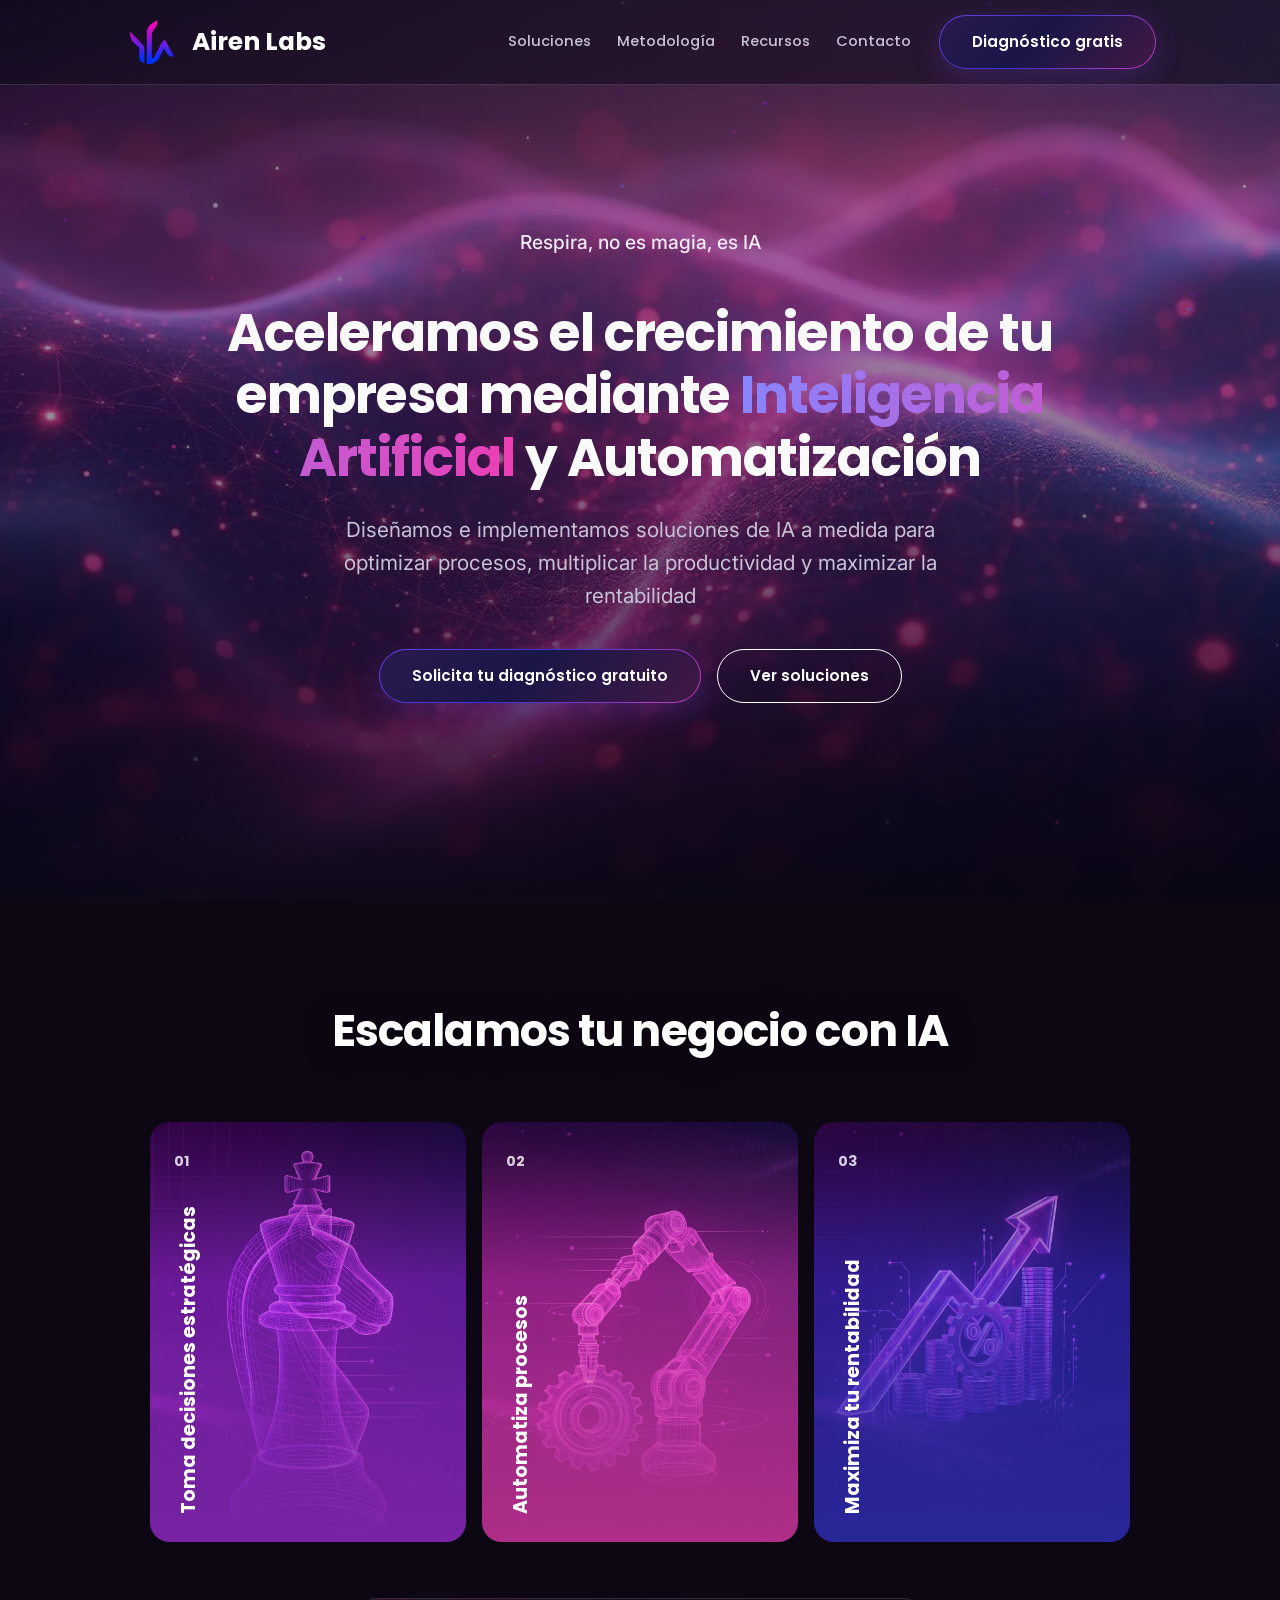
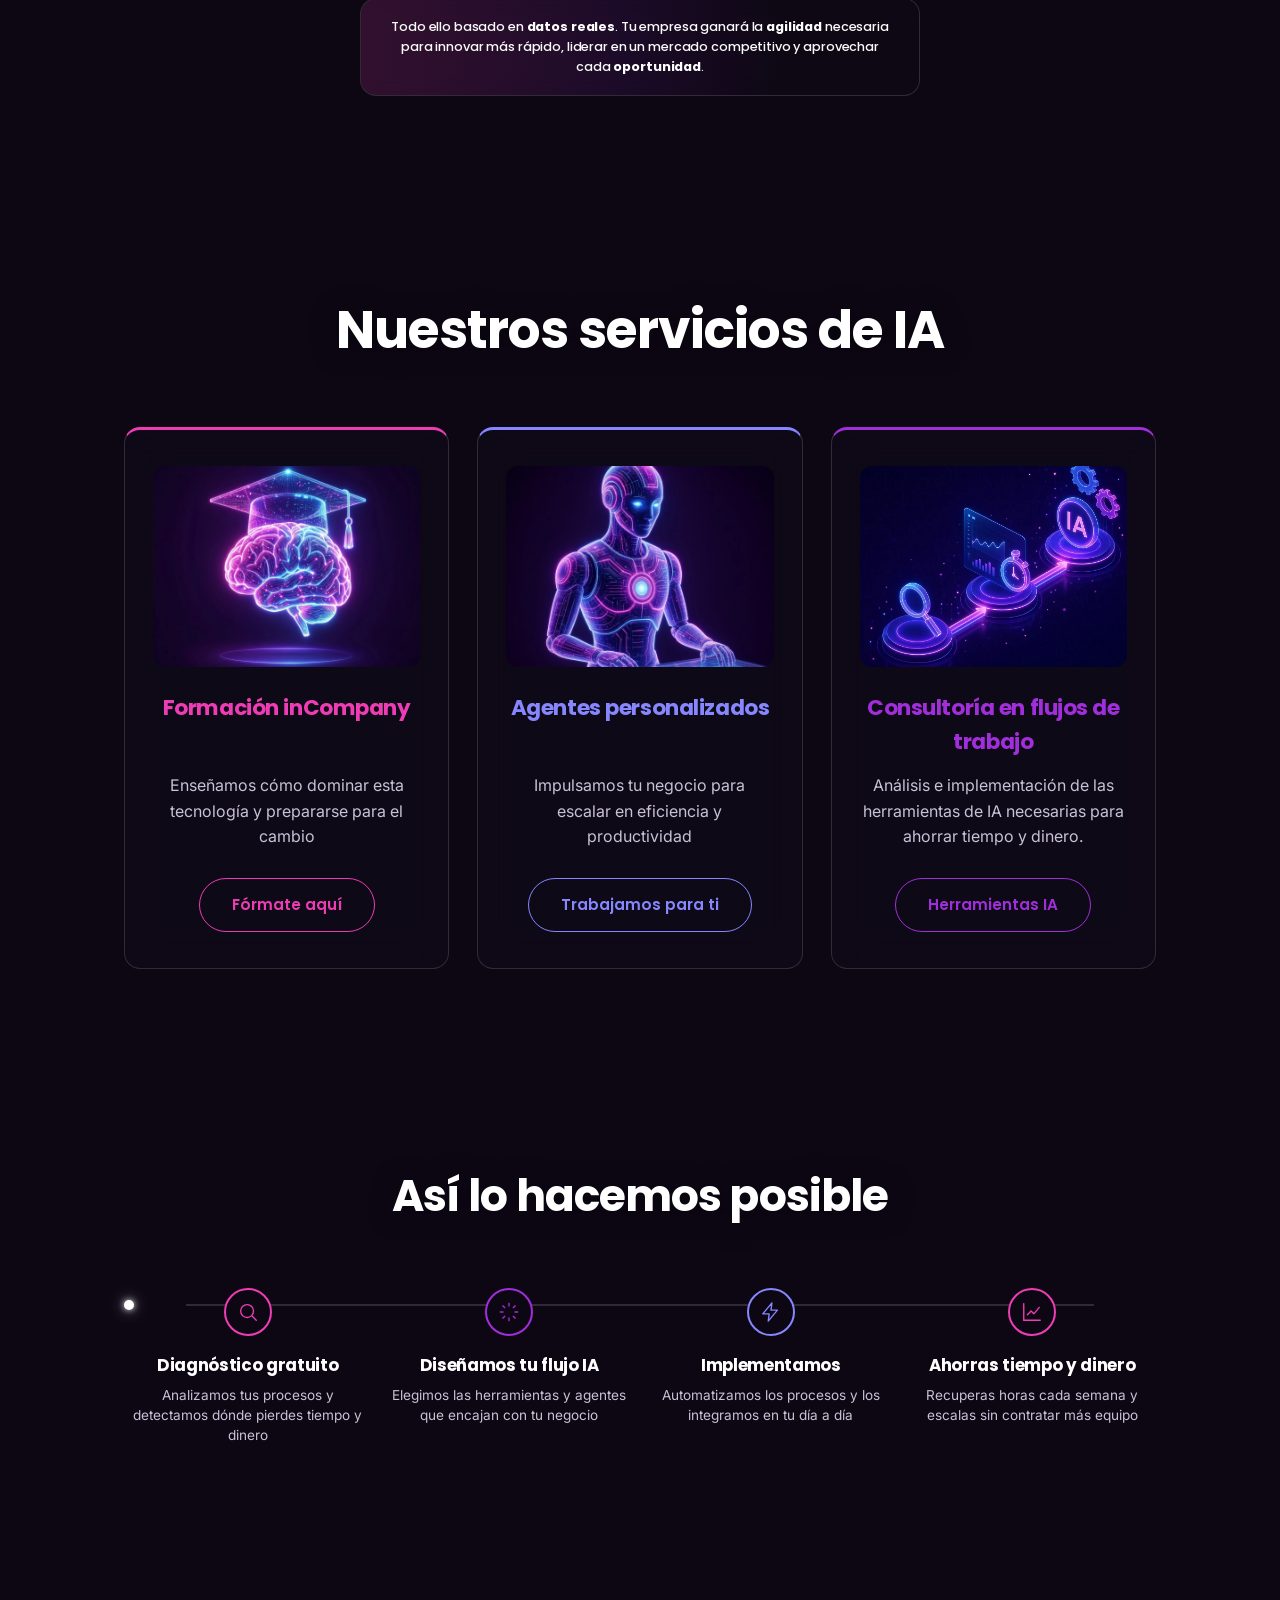
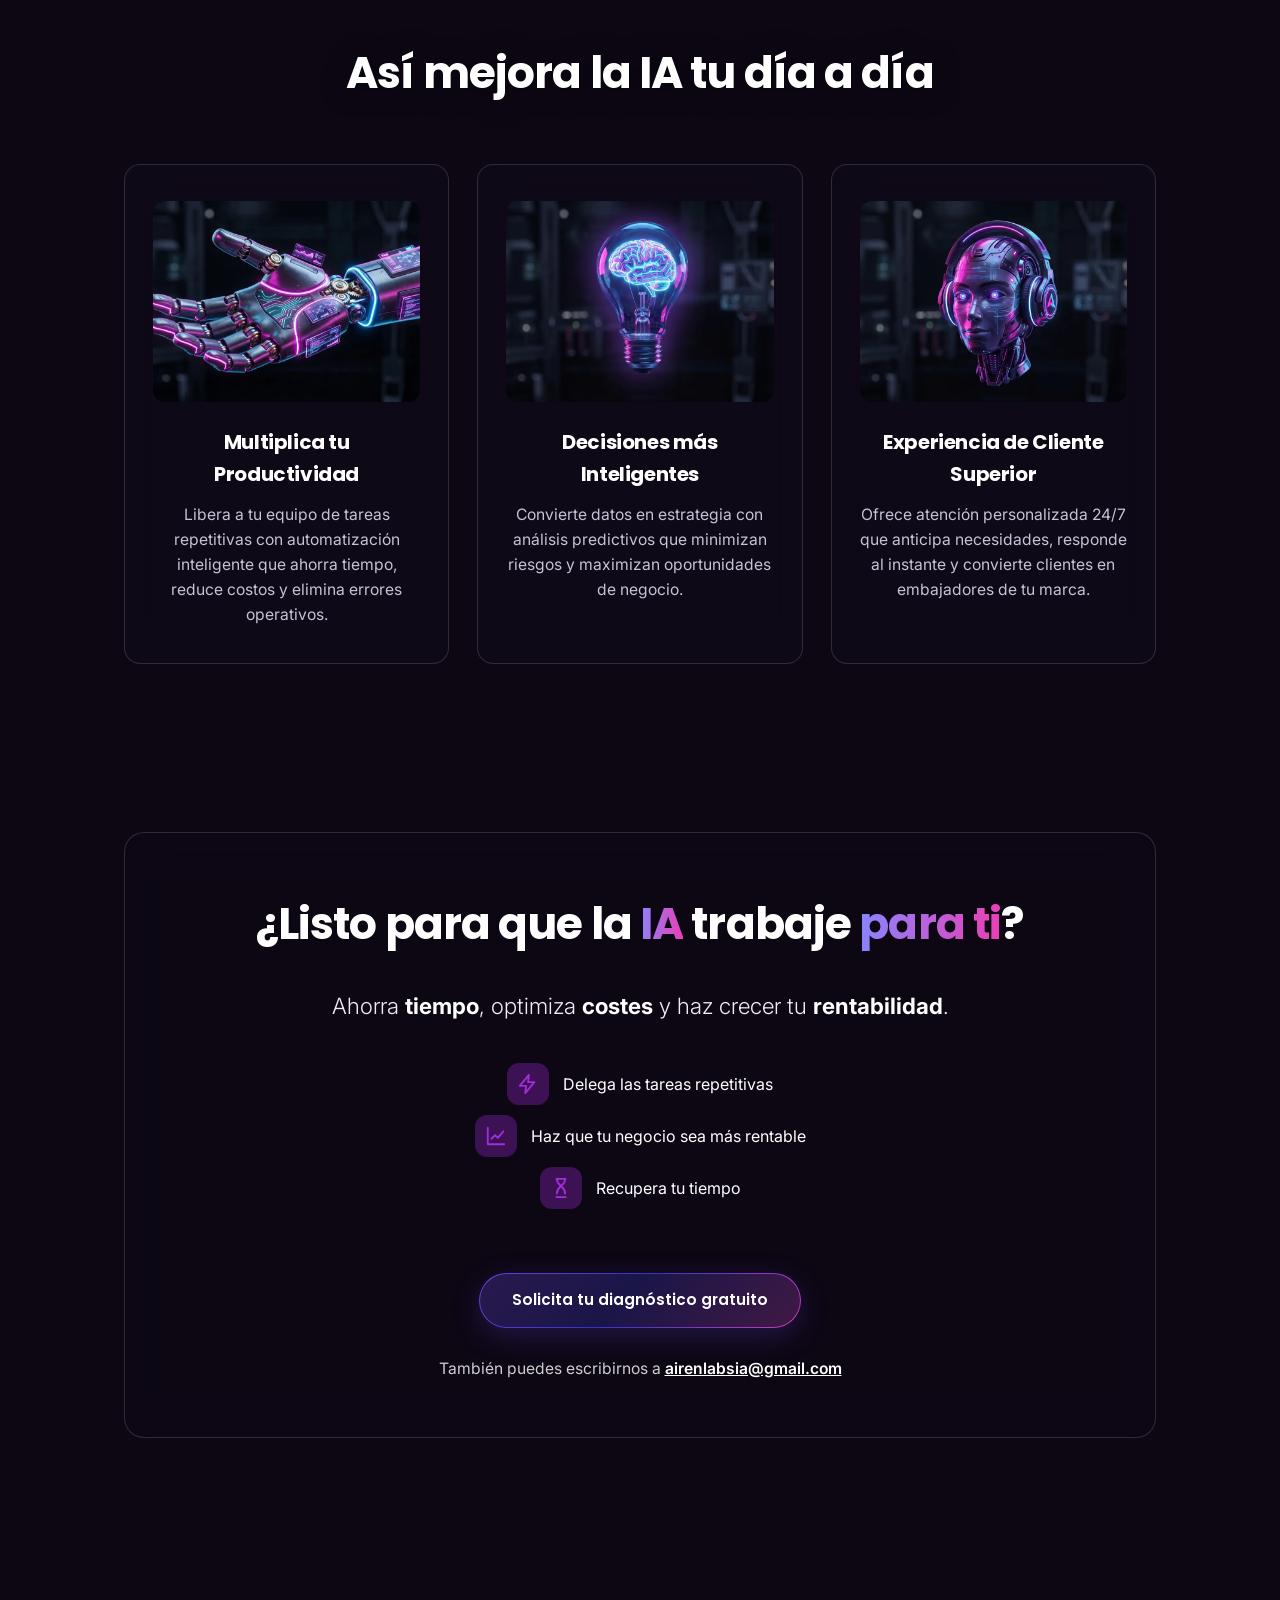
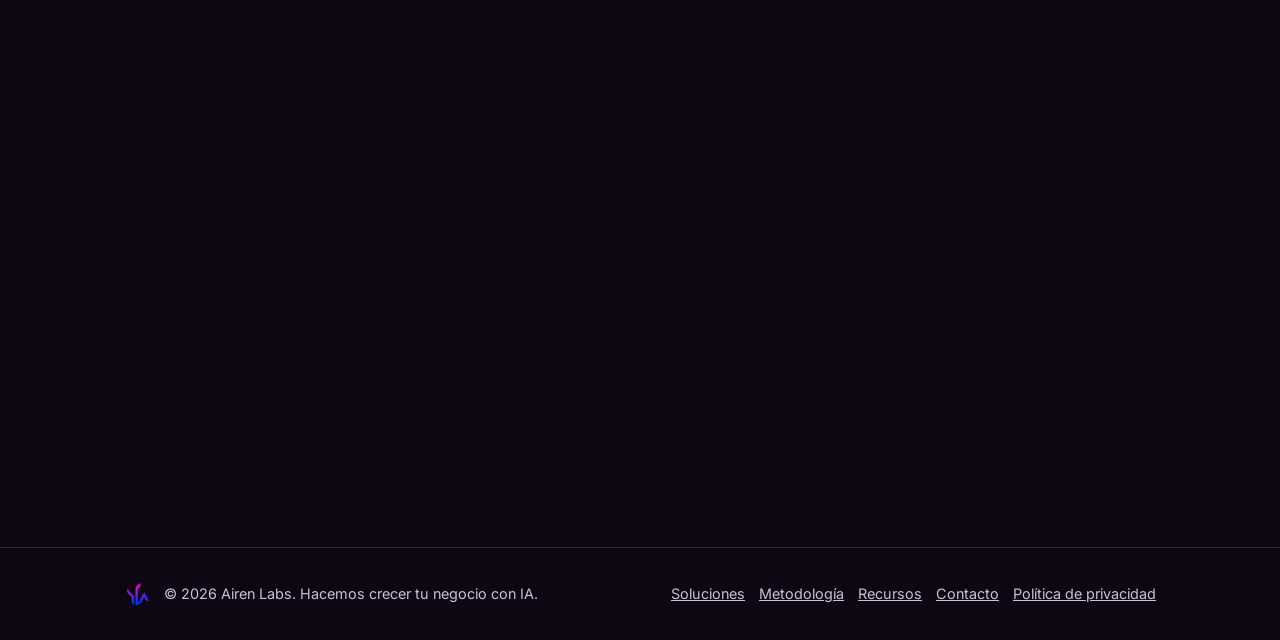
==== commit bbab918f: "Simplifica el CTA final: quita el subrayado dibujado y unifica el color de los 3 iconos" ====
--- a/index.html
+++ b/index.html
@@ -229,16 +229,16 @@
   <div class="container reveal">
    <div class="cta__card">
     <h2 class="center">¿Listo para que la <span class="gradient-text">IA</span> trabaje <span class="gradient-text">para ti</span>?</h2>
-    <p class="cta__subtitle">Ahorra <strong>tiempo</strong>, optimiza <strong>costes</strong> y haz crecer tu <span class="marker-underline">rentabilidad</span>.</p>
+    <p class="cta__subtitle">Ahorra <strong>tiempo</strong>, optimiza <strong>costes</strong> y haz crecer tu <strong>rentabilidad</strong>.</p>
     <ul class="value__list value__list--cta">
       <li>
-        <span class="value__icon" style="--icon-color:var(--primary)">
+        <span class="value__icon" style="--icon-color:var(--accent)">
           <svg viewBox="0 0 24 24" fill="none" stroke="currentColor" stroke-width="2"><path d="M13 2 3 14h7l-1 8 10-12h-7l1-8Z" stroke-linecap="round" stroke-linejoin="round"/></svg>
         </span>
         Delega las tareas repetitivas
       </li>
       <li>
-        <span class="value__icon" style="--icon-color:var(--secondary-text)">
+        <span class="value__icon" style="--icon-color:var(--accent)">
           <svg viewBox="0 0 24 24" fill="none" stroke="currentColor" stroke-width="2"><path d="M3 3v18h18" stroke-linecap="round" stroke-linejoin="round"/><path d="m7 15 4-4 3 3 6-7" stroke-linecap="round" stroke-linejoin="round"/></svg>
         </span>
         Haz que tu negocio sea más rentable
--- a/styles.css
+++ b/styles.css
@@ -1 +1 @@
-:root{--background:#0d0714;--card:#1B1B22;--muted:#2E2E38;--muted-foreground:#C7C2D6;--foreground:#FAFAFA;--border:rgba(250,250,250,0.14);--primary:#EE3DB4;--secondary:#3333CC;--accent:#A12EDB;--secondary-text:#8686FF;--gradient-primary:linear-gradient(135deg,#6C3FE0,#3333CC 45%,#C93DBE);--gradient-secondary:linear-gradient(135deg,#3333CC,#A12EDB);--gradient-text:linear-gradient(95deg,#8686FF,#EE3DB4);--glass:rgba(18,12,26,0.55);--glass-strong:rgba(18,12,26,0.74);--font-heading:'Poppins',Arial,sans-serif;--font-body:'Inter',Arial,sans-serif}*{box-sizing:border-box;margin:0;padding:0}html{scroll-behavior:smooth;scroll-padding-top:88px}body{background:var(--background);color:var(--foreground);font-family:var(--font-body);line-height:1.6;-webkit-font-smoothing:antialiased;overflow-x:hidden}h1,h2,h3{font-family:var(--font-heading);font-weight:700;letter-spacing:-0.02em}.container{max-width:1080px;margin:0 auto;padding:0 24px}.center{text-align:center}.gradient-text{background:var(--gradient-text);-webkit-background-clip:text;background-clip:text;color:transparent}.heading-solid{color:#fff;text-shadow:0 2px 24px rgba(0,0,0,.55)}.bg-scene{position:fixed;inset:0;z-index:-1;overflow:hidden;background:#0a0612 url('imagenes%20web/hero-bg.webp') center center / cover no-repeat}#stars{position:absolute;inset:0;width:100%;height:100%}.wave{position:absolute;left:-30vw;width:170vw;filter:blur(65px);opacity:0.22;mix-blend-mode:screen;border-radius:45%;animation:waveMove 22s ease-in-out infinite alternate}.wave--1{height:42vh;top:-10vh;background:linear-gradient(100deg,#EE3DB4,#FF6FCF 45%,#A12EDB);transform:rotate(-7deg)}.wave--2{height:48vh;top:26vh;background:linear-gradient(100deg,#A12EDB,#6C3FE0 40%,#3333CC);transform:rotate(5deg);animation-delay:-7s}.wave--3{height:56vh;bottom:-16vh;background:linear-gradient(100deg,#3333CC,#1b1a5c 60%,transparent);transform:rotate(-4deg);animation-delay:-14s;opacity:0.18}@keyframes waveMove{0%{transform:translate(0,0) rotate(-6deg)}50%{transform:translate(3vw,-2vh) rotate(-2deg)}100%{transform:translate(-2vw,2vh) rotate(-8deg)}}.bg-fade{position:absolute;inset:0;background:linear-gradient(to bottom,rgba(10,6,18,0.35) 0%,rgba(10,6,18,0.42) 45%,rgba(10,6,18,0.68) 80%,rgba(10,6,18,0.92) 100%)}@media (prefers-reduced-motion:reduce){.wave{animation:none}}.site-header{position:fixed;top:0;left:0;right:0;z-index:40;background:var(--glass);backdrop-filter:blur(20px);-webkit-backdrop-filter:blur(20px);border-bottom:1px solid var(--border)}.site-header__inner{display:flex;align-items:center;gap:28px;padding:14px 24px}.site-header__brand{display:flex;align-items:center;gap:12px;font-family:var(--font-heading);font-weight:700;font-size:1.55rem;color:#fff;text-decoration:none;margin-right:auto}.site-header__logo{width:56px;height:auto}.site-header__nav{display:flex;align-items:center;gap:26px}.site-header__nav a{font-family:var(--font-heading);font-weight:500;font-size:.92rem;color:var(--muted-foreground);text-decoration:none;transition:color .2s ease}.site-header__nav a:hover{color:#fff}.site-header__cta{padding:10px 22px;font-size:.88rem;flex-shrink:0}.site-header__toggle{display:none;flex-direction:column;justify-content:center;gap:5px;width:34px;height:34px;background:none;border:none;cursor:pointer;flex-shrink:0}.site-header__toggle span{display:block;width:100%;height:2px;background:#fff;border-radius:2px;transition:transform .2s ease,opacity .2s ease}.site-header__toggle[aria-expanded="true"] span:nth-child(1){transform:translateY(7px) rotate(45deg)}.site-header__toggle[aria-expanded="true"] span:nth-child(2){opacity:0}.site-header__toggle[aria-expanded="true"] span:nth-child(3){transform:translateY(-7px) rotate(-45deg)}@media (max-width:860px){.site-header__nav{position:absolute;top:100%;left:0;right:0;flex-direction:column;align-items:flex-start;gap:4px;padding:12px 24px 18px;background:rgba(13,8,20,.96);backdrop-filter:blur(20px);-webkit-backdrop-filter:blur(20px);border-bottom:1px solid var(--border);display:none}.site-header__nav.is-open{display:flex}.site-header__nav a{padding:10px 0;width:100%}.site-header__inner .site-header__cta{display:none}.site-header__toggle{display:flex}}.hero{position:relative;min-height:100vh;display:flex;align-items:center;justify-content:center;text-align:center;padding:90px 24px 60px}.hero__content{position:relative;z-index:1}.hero__ctas{display:flex;gap:16px;justify-content:center;flex-wrap:wrap;margin-top:2.25rem}.hero__subtitle{font-size:clamp(1rem,2vw,1.2rem);color:#F1EAF7;font-weight:500;text-shadow:0 2px 20px rgba(0,0,0,.4);margin-bottom:2.75rem}.hero__headline{font-size:clamp(2rem,4.2vw,3.25rem);font-weight:700;line-height:1.2;max-width:850px;margin:0 auto 1.5rem;color:#FAFAFA;text-wrap:balance}.hero__lead{font-size:clamp(1.05rem,2.1vw,1.3rem);font-weight:400;line-height:1.6;color:var(--muted-foreground);max-width:620px;margin:0 auto;text-shadow:0 2px 20px rgba(0,0,0,.4)}@media (max-width:600px){.hero{min-height:auto;padding:110px 24px 64px}}.value{padding:96px 0}.value h2{font-size:clamp(1.9rem,4vw,2.75rem);margin-bottom:3.5rem}@media (max-width:600px){.value{padding:56px 0 72px}.value h2{margin-bottom:2.25rem}}.value__subheading{font-size:clamp(1.5rem,3vw,2.1rem);color:#fff;margin:5rem 0 3rem}.value__list{position:relative;list-style:none;max-width:620px;margin:0 auto 3.5rem}.value__icon{display:inline-flex;align-items:center;justify-content:center;width:42px;height:42px;border-radius:12px;background:color-mix(in srgb,var(--icon-color) 32%,transparent);color:var(--icon-color);flex-shrink:0}.value__icon svg{width:22px;height:22px}.pillars{list-style:none;display:flex;gap:16px;max-width:980px;height:420px;margin:0 auto 3.5rem}.pillars__item{position:relative;flex:1;min-width:0;overflow:hidden;border-radius:20px;padding:28px 24px;background:var(--card-img) center/cover no-repeat,var(--card-color);cursor:pointer;transition:flex .55s cubic-bezier(.4,0,.2,1)}.pillars__item:hover,.pillars__item:focus-within,.pillars__item:focus-visible{flex:2.6}.pillars__item:focus-visible{outline:2px solid var(--card-color);outline-offset:-2px}.pillars__item::before{content:"";position:absolute;inset:0;background:linear-gradient(to top,color-mix(in srgb,var(--card-color) 72%,#0d0714 28%) 0%,color-mix(in srgb,var(--card-color) 50%,transparent) 62%,rgba(10,6,18,.3) 100%);opacity:1;transition:background .4s ease,opacity .4s ease}.pillars__item:hover::before,.pillars__item:focus-within::before{opacity:1;background:linear-gradient(to top,color-mix(in srgb,var(--card-color) 72%,#0d0714 28%) 0%,color-mix(in srgb,var(--card-color) 50%,transparent) 62%,rgba(10,6,18,.3) 100%)}.pillars__collapsed{position:relative;z-index:1;height:100%;display:flex;flex-direction:column;justify-content:space-between;transition:opacity .25s ease}.pillars__item:hover .pillars__collapsed,.pillars__item:focus-within .pillars__collapsed{opacity:0}.pillars__num{font-family:var(--font-heading);font-weight:700;font-size:.9rem;color:rgba(255,255,255,.8)}.pillars__label{writing-mode:vertical-rl;transform:rotate(180deg);align-self:flex-start;font-family:var(--font-heading);font-weight:700;font-size:1.2rem;color:#fff;white-space:nowrap}.pillars__expanded{position:absolute;inset:0;z-index:1;padding:28px 26px;display:flex;flex-direction:column;justify-content:flex-end;gap:10px;opacity:0;transform:translateX(16px);transition:opacity .35s ease .08s,transform .35s ease .08s;pointer-events:none}.pillars__item:hover .pillars__expanded,.pillars__item:focus-within .pillars__expanded{opacity:1;transform:translateX(0);pointer-events:auto}.pillars__icon{display:inline-flex;align-items:center;justify-content:center;width:44px;height:44px;margin-bottom:.5rem;border-radius:12px;background:rgba(255,255,255,.2);color:#fff}.pillars__icon svg{width:22px;height:22px}.pillars__eyebrow{font-family:var(--font-body);font-weight:600;font-size:.78rem;letter-spacing:.06em;text-transform:uppercase;color:rgba(255,255,255,.85)}.pillars__heading{font-size:1.4rem;color:#fff;margin:0}.pillars__desc{font-family:var(--font-body);font-size:.95rem;line-height:1.5;color:rgba(255,255,255,.92)}.pillars__tags{display:flex;flex-wrap:wrap;gap:8px;margin-top:4px}.pillars__tags span{font-family:var(--font-body);font-size:.8rem;font-weight:500;color:#fff;padding:4px 12px;border:1px solid rgba(255,255,255,.45);border-radius:999px;white-space:nowrap}@media (max-width:860px){.pillars{flex-direction:column;height:auto}.pillars__item{flex:none!important;padding:26px 22px}.pillars__item::before{background:linear-gradient(to top,color-mix(in srgb,var(--card-color) 72%,#0d0714 28%) 0%,color-mix(in srgb,var(--card-color) 50%,transparent) 62%,rgba(10,6,18,.3) 100%)}.pillars__collapsed{display:none}.pillars__expanded{position:static;opacity:1;transform:none;pointer-events:auto}}.closing-card{position:relative;max-width:980px;margin:0 auto;padding:26px 40px;border-radius:20px;border:1px solid var(--border);background:rgba(18,12,26,0.28);backdrop-filter:blur(10px);-webkit-backdrop-filter:blur(10px);text-align:left;overflow:hidden}.closing-card::before{content:"";position:absolute;inset:0;background:linear-gradient(90deg,rgba(238,61,180,.16),rgba(161,46,219,.1) 45%,transparent 75%);pointer-events:none}.closing-card p{position:relative;margin:0;font-family:var(--font-heading);font-weight:500;font-size:clamp(1.05rem,1.6vw,1.25rem);line-height:1.65;color:var(--foreground);letter-spacing:-0.01em;max-width:760px}.closing-card .hl{font-weight:700;color:#fff}@media (max-width:600px){.closing-card{padding:22px 22px}}.diagram{padding:96px 0}.diagram h2{font-size:clamp(1.9rem,4vw,2.75rem);margin-bottom:3rem}.diagram__flow{position:relative;padding-top:8px}.diagram__hline{position:absolute;top:24px;left:6%;right:6%;height:2px;background:rgba(250,250,250,.14)}.diagram__beam{position:absolute;top:20px;width:10px;height:10px;border-radius:50%;background:#fff;box-shadow:0 0 6px rgba(255,255,255,.9),0 0 16px rgba(255,255,255,.55);animation:diagramBeam 6s linear infinite}@keyframes diagramBeam{0%{left:6%;opacity:0}6%{opacity:1}94%{opacity:1}100%{left:94%;opacity:0}}@media (prefers-reduced-motion:reduce){.diagram__beam{animation:none;opacity:0}}.diagram__steps{position:relative;z-index:1;display:grid;grid-template-columns:repeat(4,1fr);gap:14px}.step{text-align:center}.step__node{width:48px;height:48px;margin:0 auto 16px;border-radius:50%;background:var(--background);border:2px solid var(--step-color);display:flex;align-items:center;justify-content:center;color:var(--step-color)}.step__node svg{width:22px;height:22px}.step h3{font-size:1.05rem;color:#fff;margin-bottom:6px}.step p{font-size:.85rem;color:var(--muted-foreground);line-height:1.5}@media (max-width:720px){.diagram__steps{grid-template-columns:1fr;gap:32px}.diagram__hline,.diagram__beam{display:none}}.cards{display:grid;grid-template-columns:repeat(3,1fr);gap:28px}.card{background:var(--glass);backdrop-filter:blur(20px);-webkit-backdrop-filter:blur(20px);border:1px solid var(--border);border-radius:16px;padding:36px 28px;text-align:center;transition:transform .25s ease,border-color .25s ease,background .25s ease}.card:hover{transform:translateY(-4px);border-color:var(--icon-color);background:var(--glass-strong)}.card__media{width:100%;aspect-ratio:4/3;border-radius:12px;overflow:hidden;margin-bottom:1.5rem;background:var(--muted)}.card__media img{width:100%;height:100%;object-fit:cover;display:block}.card__icon{display:inline-flex;align-items:center;justify-content:center;width:52px;height:52px;border-radius:14px;background:color-mix(in srgb,var(--icon-color) 16%,transparent);color:var(--icon-color);margin-bottom:1.25rem}.card__icon svg{width:26px;height:26px}.card h3{font-size:1.25rem;margin-bottom:.75rem;color:#fff}.card p{color:var(--muted-foreground);font-size:.98rem}.showcase{padding:96px 0 48px}.showcase h2{font-size:clamp(1.9rem,4vw,2.75rem);margin-bottom:3.5rem}.services{padding:96px 0}.services h2{font-size:clamp(2.25rem,5vw,3.25rem);margin-bottom:3.5rem}.service{display:block;color:inherit;text-decoration:none;cursor:pointer;background:var(--glass);backdrop-filter:blur(20px);-webkit-backdrop-filter:blur(20px);border:1px solid var(--border);border-top:3px solid var(--accent-color);border-radius:16px;padding:36px 28px;text-align:center;transition:transform .25s ease,background .25s ease}.service:hover{transform:translateY(-4px);background:var(--glass-strong)}.service h3{font-size:1.35rem;color:var(--accent-color);margin-bottom:.85rem;min-height:4.3rem}.service p{color:var(--muted-foreground);margin-bottom:1.75rem;min-height:3.2em}.btn{display:inline-block;font-family:var(--font-heading);font-weight:600;font-size:.95rem;border-radius:999px;padding:14px 32px;cursor:pointer;border:none;text-decoration:none;transition:transform .2s ease,box-shadow .2s ease}.btn[hidden]{display:none}.btn:hover{transform:translateY(-2px)}.btn--primary{color:#fff;border:1.5px solid transparent;background-image:linear-gradient(var(--glass-strong),var(--glass-strong)),var(--gradient-primary);background-origin:border-box;background-clip:padding-box,border-box;backdrop-filter:blur(10px);-webkit-backdrop-filter:blur(10px);box-shadow:0 8px 28px rgba(108,63,224,.25)}.btn--primary:hover{box-shadow:0 0 30px rgba(161,46,219,.45)}.btn--outline{background:transparent;border:1.5px solid var(--accent-color);color:var(--accent-color)}.btn--outline:hover{background:color-mix(in srgb,var(--accent-color) 18%,transparent)}.cta{padding:120px 0 130px;text-align:center;position:relative}.cta__card{max-width:1080px;margin:0 auto;background:rgba(18,12,26,0.18);backdrop-filter:blur(20px);-webkit-backdrop-filter:blur(20px);border:1px solid var(--border);border-radius:20px;padding:56px 44px}.cta h2{font-size:clamp(1.9rem,4vw,2.75rem);margin-bottom:1.75rem;color:#fff}.cta__subtitle{font-size:clamp(1.1rem,2.5vw,1.4rem);font-weight:300;color:#F1EAF7;margin-bottom:2.5rem}.cta__subtitle strong{font-weight:700;color:#fff}.value__list--cta li{display:flex;align-items:center;justify-content:center;gap:14px;color:#fff}.value__list--cta li:not(:last-child){margin-bottom:10px}.marker-underline{position:relative;white-space:nowrap}.marker-underline::after{content:"";position:absolute;left:-10%;right:-10%;bottom:-0.5em;height:0.55em;background-image:url("data:image/svg+xml;utf8,<svg xmlns='http://www.w3.org/2000/svg' viewBox='0 0 240 60' preserveAspectRatio='none'><path d='M6,34 C60,14 150,10 224,16 L232,34 C168,50 70,52 6,34 Z' fill='white'/></svg>");background-repeat:no-repeat;background-size:100% 100%;opacity:0.92;filter:drop-shadow(0 1px 1px rgba(0,0,0,.15));z-index:-1}.cta .btn--primary{margin-top:.5rem}.cta__email{margin-top:1.75rem;color:rgba(255,255,255,.8);font-size:.98rem}.cta__email a{color:#fff;font-weight:600;text-decoration:underline}.cta__note{margin-top:.75rem;color:rgba(255,255,255,.6);font-size:.85rem}.footer{padding:32px 0;color:var(--muted-foreground);font-size:.9rem;border-top:1px solid var(--border)}.footer__inner{max-width:1080px;margin:0 auto;padding:0 24px;display:flex;align-items:center;justify-content:space-between;flex-wrap:wrap;gap:18px 28px}.footer__brand{display:flex;align-items:center;gap:12px}.footer__logo{width:28px;height:auto;flex-shrink:0}.footer__links{display:flex;flex-wrap:wrap;gap:8px 22px}.footer__links a{color:var(--muted-foreground);text-decoration:none;transition:color .2s ease}.footer__links a:hover{color:#fff}@media (max-width:620px){.footer__inner{flex-direction:column;text-align:center;justify-content:center}.footer__links{justify-content:center}}.reveal{opacity:0;transform:translateY(24px);transition:opacity .7s ease,transform .7s ease}.reveal.is-visible{opacity:1;transform:translateY(0)}@media (max-width:860px){.cards{grid-template-columns:1fr}}.back-link{position:relative;z-index:1;display:inline-block;margin:24px 0 0 24px;font-family:var(--font-heading);font-weight:600;font-size:.9rem;color:var(--foreground);text-decoration:none;opacity:.85;transition:opacity .2s ease}.back-link:hover{opacity:1}.page-hero{padding:32px 0 80px}.page-hero__grid{display:grid;grid-template-columns:280px 1fr;gap:48px;align-items:center}.page-hero__media{border-radius:16px;overflow:hidden;aspect-ratio:4/3}.page-hero__media img{width:100%;height:100%;object-fit:cover;display:block}.page-hero__text h1{font-size:clamp(2.2rem,4.5vw,3.25rem);margin-bottom:1rem}.page-hero__lead{font-size:1.15rem;color:var(--muted-foreground);line-height:1.7;max-width:520px}@media (max-width:720px){.page-hero__grid{grid-template-columns:1fr;text-align:center}.page-hero__media{max-width:320px;margin:0 auto}.page-hero__lead{margin:0 auto}}.training{padding:0 0 96px}.training .card{text-align:left}.training .card h3{margin-bottom:.75rem}.resources{padding:0 0 96px}.resources h2{font-size:clamp(1.9rem,4vw,2.75rem);margin-bottom:1.25rem}.resources__intro{max-width:600px;margin:0 auto 2.5rem;text-align:center;color:var(--muted-foreground);font-size:1.05rem;line-height:1.7}.resources__form{max-width:560px;margin:0 auto;display:flex;flex-wrap:wrap;gap:16px;align-items:flex-start;background:var(--glass);backdrop-filter:blur(20px);-webkit-backdrop-filter:blur(20px);border:1px solid var(--border);border-radius:18px;padding:28px}.resources__field{flex:1 1 200px;display:flex;flex-direction:column;gap:6px}.resources__field label{font-size:.85rem;color:var(--muted-foreground);font-weight:500}.resources__field input{background:rgba(255,255,255,.06);border:1px solid var(--border);border-radius:10px;padding:12px 14px;color:#fff;font-family:var(--font-body);font-size:.95rem}.resources__field input:focus{outline:none;border-color:var(--primary)}.resources__error{display:none;font-size:.8rem;color:#EF4444}.resources__form .btn{flex:1 1 100%;align-self:stretch}.resources__note{max-width:560px;margin:14px auto 0;text-align:center;font-size:.82rem;color:var(--muted-foreground);opacity:.75}.resources__folders{max-width:1080px;margin:3rem auto 0;display:flex;flex-wrap:wrap;justify-content:center;align-items:flex-end;gap:2.5rem 3rem}.resources__list{max-width:680px;margin:2.5rem auto 0;display:flex;flex-direction:column;gap:14px}.resource{display:flex;align-items:center;gap:16px;width:100%;background:var(--glass);border:1px solid var(--border);border-radius:14px;padding:20px 22px;font-family:inherit;text-align:left;cursor:pointer;transition:border-color .2s ease,background .2s ease}button.resource:hover,button.resource:focus-visible{border-color:var(--primary);background:var(--glass-strong)}.resource__icon{width:40px;height:40px;flex-shrink:0;border-radius:10px;display:flex;align-items:center;justify-content:center;background:color-mix(in srgb,var(--icon-color) 22%,transparent);color:var(--icon-color)}.resource__icon svg{width:20px;height:20px}.resource__body{flex:1}.resource__body h3{font-size:1.05rem;color:#fff;margin-bottom:4px}.resource__body p{font-size:.9rem;color:var(--muted-foreground)}.resource__status{flex-shrink:0;font-size:.78rem;font-weight:600;font-family:var(--font-heading);color:var(--muted-foreground);background:rgba(255,255,255,.06);border:1px solid var(--border);border-radius:999px;padding:6px 14px}.resource__status--ready{color:#fff;background:rgba(238,61,180,.18);border-color:rgba(238,61,180,.5)}.resources__thanks{max-width:560px;margin:2rem auto 0;text-align:center;background:rgba(238,61,180,.1);border:1px solid rgba(238,61,180,.35);border-radius:14px;padding:20px 24px;color:#fff}.resources__thanks .btn{margin-top:14px}@media (max-width:520px){.resource{flex-wrap:wrap;text-align:center;justify-content:center}.resource__body{flex:1 1 100%}}.modal{position:fixed;inset:0;z-index:100;display:flex;align-items:center;justify-content:center;padding:24px}.modal[hidden]{display:none}.modal__backdrop{position:absolute;inset:0;background:rgba(8,5,14,.72);backdrop-filter:blur(4px);-webkit-backdrop-filter:blur(4px)}.modal__dialog{position:relative;width:100%;max-width:460px;max-height:90vh;overflow-y:auto;background:var(--glass-strong);backdrop-filter:blur(20px);-webkit-backdrop-filter:blur(20px);border:1px solid var(--border);border-radius:18px;padding:36px 32px}.modal__close{position:absolute;top:14px;right:14px;width:32px;height:32px;display:flex;align-items:center;justify-content:center;background:rgba(255,255,255,.06);border:1px solid var(--border);border-radius:50%;color:var(--foreground);font-size:1.3rem;line-height:1;cursor:pointer}.modal__close:hover{background:rgba(255,255,255,.12)}#resourceModalTitle{font-size:1.4rem;margin-bottom:.5rem;padding-right:28px}.modal__resource-name{color:var(--muted-foreground);font-size:.95rem;margin-bottom:1rem}.modal .resources__note{max-width:none;margin:0 0 1.5rem}.modal .resources__form{max-width:none;padding:0;border:none;background:none;backdrop-filter:none}.modal .resources__thanks{max-width:none;margin:0}.diag{padding:120px 0 100px;min-height:70vh}.diag__welcome{max-width:640px;margin:0 auto;text-align:center;background:var(--glass);backdrop-filter:blur(20px);-webkit-backdrop-filter:blur(20px);border:1px solid var(--border);border-radius:20px;padding:56px 44px}.diag__welcome-logo{width:56px;height:auto;margin:0 auto 1.25rem}.diag__welcome h1{font-size:clamp(1.6rem,4vw,2.6rem);margin-bottom:1.25rem;color:#fff}.diag__nowrap{white-space:nowrap}.diag__welcome p{color:var(--muted-foreground);font-size:1.05rem;margin-bottom:1rem;line-height:1.7}.diag__welcome .btn{margin-top:1.5rem}.diag__progress{max-width:640px;margin:0 auto 28px}.diag__progress-meta{font-size:.8rem;color:var(--muted-foreground);margin-bottom:8px}.diag__progress-track{height:8px;border-radius:999px;background:rgba(255,255,255,.08);overflow:hidden}.diag__progress-fill{height:100%;width:0;background:var(--gradient-primary);border-radius:999px;transition:width .35s ease}.diag__stage{max-width:640px;margin:0 auto;background:var(--glass);backdrop-filter:blur(20px);-webkit-backdrop-filter:blur(20px);border:1px solid var(--border);border-radius:20px;padding:44px 36px;animation:diagFade .35s ease}@keyframes diagFade{from{opacity:0;transform:translateY(8px)}to{opacity:1;transform:translateY(0)}}@media (prefers-reduced-motion:reduce){.diag__stage{animation:none}}.diag__title{font-size:clamp(1.3rem,3vw,1.7rem);color:#fff;margin-bottom:.5rem;font-family:var(--font-heading);font-weight:700;outline:none}.diag__help{color:var(--muted-foreground);font-size:.9rem;margin-bottom:1.5rem}.diag__error{display:none;color:#EF4444;font-size:.85rem;margin:.4rem 0 0}.diag__error.is-visible{display:block}.diag__banner{display:none;background:rgba(239,68,68,.12);border:1px solid rgba(239,68,68,.4);color:#fff;border-radius:12px;padding:14px 18px;font-size:.9rem;margin-bottom:1.5rem}.diag__banner.is-visible{display:block}.diag__options{display:flex;flex-direction:column;gap:12px;margin-bottom:.5rem}.diag__option{display:flex;align-items:center;gap:14px;text-align:left;width:100%;min-height:56px;background:rgba(255,255,255,.04);border:1.5px solid var(--border);border-radius:14px;padding:14px 18px;color:#fff;font-family:var(--font-body);font-size:.98rem;font-weight:500;cursor:pointer;transition:border-color .2s ease,background .2s ease}.diag__option:hover{border-color:var(--primary);background:rgba(255,255,255,.07)}.diag__option:focus-visible{outline:2px solid var(--primary);outline-offset:2px}.diag__option.is-selected{border-color:var(--primary);background:color-mix(in srgb,var(--primary) 18%,transparent)}.diag__option.is-disabled{opacity:.4;cursor:not-allowed}.diag__option-check{flex-shrink:0;width:22px;height:22px;border-radius:7px;border:1.5px solid var(--border);display:flex;align-items:center;justify-content:center;transition:border-color .2s ease,background .2s ease}.diag__option--single .diag__option-check{border-radius:50%}.diag__option.is-selected .diag__option-check{border-color:var(--primary);background:var(--gradient-primary)}.diag__option-check svg{width:13px;height:13px;opacity:0;transition:opacity .15s ease;color:#fff}.diag__option.is-selected .diag__option-check svg{opacity:1}.diag__field{display:flex;flex-direction:column;gap:8px;margin-bottom:.5rem}.diag__field label{font-size:.85rem;color:var(--muted-foreground);font-weight:500}.diag__select,.diag__textarea,.diag__input{background:rgba(255,255,255,.06);border:1px solid var(--border);border-radius:10px;padding:14px 16px;color:#fff;font-family:var(--font-body);font-size:.98rem;width:100%}.diag__select:focus,.diag__textarea:focus,.diag__input:focus{outline:none;border-color:var(--primary)}.diag__textarea{min-height:140px;resize:vertical}.diag__charcount{text-align:right;font-size:.78rem;color:var(--muted-foreground)}.diag__contact-grid{display:grid;grid-template-columns:1fr 1fr;gap:18px;margin-bottom:1.25rem}@media (max-width:560px){.diag__contact-grid{grid-template-columns:1fr}}.diag__trap{position:absolute;left:-9999px;width:1px;height:1px;overflow:hidden}.diag__checkbox{display:flex;gap:12px;align-items:flex-start;margin-bottom:1rem;font-size:.88rem;color:var(--muted-foreground);line-height:1.55;cursor:pointer}.diag__checkbox input{margin-top:3px;width:18px;height:18px;flex-shrink:0;accent-color:var(--primary)}.diag__checkbox a{color:#fff;text-decoration:underline}.diag__legal{font-size:.68rem;color:var(--muted-foreground);opacity:.75;line-height:1.6;margin:1.25rem 0 1.75rem}.diag__legal strong{color:#fff;font-weight:600}.diag__legal a{color:var(--muted-foreground);text-decoration:underline}.diag__nav{display:flex;justify-content:space-between;align-items:center;gap:16px;margin-top:2rem}.diag__nav .btn:disabled{opacity:.45;cursor:not-allowed;transform:none;box-shadow:none}.diag__thanks{text-align:center}.diag__thanks h2{font-size:clamp(1.9rem,4vw,2.6rem);margin-bottom:1.25rem;color:#fff;outline:none}.diag__thanks p{color:var(--muted-foreground);font-size:1.05rem;margin-bottom:1.5rem;line-height:1.7}.diag__thanks blockquote{font-family:var(--font-heading);font-style:italic;color:#fff;font-size:clamp(.78rem,2.3vw,1.05rem);white-space:nowrap;margin-top:3.5rem}.diag__thanks cite{display:block;margin-top:.6rem;font-style:normal;color:var(--muted-foreground);font-size:.9rem;white-space:normal;text-align:right}@media (max-width:420px){.diag__thanks blockquote{white-space:normal}}@media (max-width:560px){.diag{padding:100px 0 80px}.diag__stage{padding:32px 22px}.diag__welcome{padding:40px 24px}}.legal{padding:60px 0 100px}.legal__content{max-width:760px;margin:0 auto;background:var(--glass);backdrop-filter:blur(20px);-webkit-backdrop-filter:blur(20px);border:1px solid var(--border);border-radius:20px;padding:48px 40px}.legal h1{font-size:clamp(1.8rem,4vw,2.5rem);margin-bottom:.5rem;color:#fff}.legal__updated{color:var(--muted-foreground);font-size:.85rem;margin-bottom:2rem}.legal h2{font-size:1.2rem;color:#fff;margin:2rem 0 .75rem}.legal p,.legal li{color:var(--muted-foreground);font-size:.98rem;line-height:1.75;margin-bottom:.75rem}.legal ul{padding-left:1.25rem;margin-bottom:1rem}.legal strong{color:#fff}.legal a{color:var(--secondary-text)}@media (max-width:560px){.legal__content{padding:32px 22px}}.footer__inner{flex-wrap:wrap;row-gap:6px}.footer__links{display:flex;gap:14px}.footer__links a{color:var(--muted-foreground);text-decoration:underline}.footer__links a:hover{color:#fff}+:root{--background:#0d0714;--card:#1B1B22;--muted:#2E2E38;--muted-foreground:#C7C2D6;--foreground:#FAFAFA;--border:rgba(250,250,250,0.14);--primary:#EE3DB4;--secondary:#3333CC;--accent:#A12EDB;--secondary-text:#8686FF;--gradient-primary:linear-gradient(135deg,#6C3FE0,#3333CC 45%,#C93DBE);--gradient-secondary:linear-gradient(135deg,#3333CC,#A12EDB);--gradient-text:linear-gradient(95deg,#8686FF,#EE3DB4);--glass:rgba(18,12,26,0.55);--glass-strong:rgba(18,12,26,0.74);--font-heading:'Poppins',Arial,sans-serif;--font-body:'Inter',Arial,sans-serif}*{box-sizing:border-box;margin:0;padding:0}html{scroll-behavior:smooth;scroll-padding-top:88px}body{background:var(--background);color:var(--foreground);font-family:var(--font-body);line-height:1.6;-webkit-font-smoothing:antialiased;overflow-x:hidden}h1,h2,h3{font-family:var(--font-heading);font-weight:700;letter-spacing:-0.02em}.container{max-width:1080px;margin:0 auto;padding:0 24px}.center{text-align:center}.gradient-text{background:var(--gradient-text);-webkit-background-clip:text;background-clip:text;color:transparent}.heading-solid{color:#fff;text-shadow:0 2px 24px rgba(0,0,0,.55)}.bg-scene{position:fixed;inset:0;z-index:-1;overflow:hidden;background:#0a0612 url('imagenes%20web/hero-bg.webp') center center / cover no-repeat}#stars{position:absolute;inset:0;width:100%;height:100%}.wave{position:absolute;left:-30vw;width:170vw;filter:blur(65px);opacity:0.22;mix-blend-mode:screen;border-radius:45%;animation:waveMove 22s ease-in-out infinite alternate}.wave--1{height:42vh;top:-10vh;background:linear-gradient(100deg,#EE3DB4,#FF6FCF 45%,#A12EDB);transform:rotate(-7deg)}.wave--2{height:48vh;top:26vh;background:linear-gradient(100deg,#A12EDB,#6C3FE0 40%,#3333CC);transform:rotate(5deg);animation-delay:-7s}.wave--3{height:56vh;bottom:-16vh;background:linear-gradient(100deg,#3333CC,#1b1a5c 60%,transparent);transform:rotate(-4deg);animation-delay:-14s;opacity:0.18}@keyframes waveMove{0%{transform:translate(0,0) rotate(-6deg)}50%{transform:translate(3vw,-2vh) rotate(-2deg)}100%{transform:translate(-2vw,2vh) rotate(-8deg)}}.bg-fade{position:absolute;inset:0;background:linear-gradient(to bottom,rgba(10,6,18,0.35) 0%,rgba(10,6,18,0.42) 45%,rgba(10,6,18,0.68) 80%,rgba(10,6,18,0.92) 100%)}@media (prefers-reduced-motion:reduce){.wave{animation:none}}.site-header{position:fixed;top:0;left:0;right:0;z-index:40;background:var(--glass);backdrop-filter:blur(20px);-webkit-backdrop-filter:blur(20px);border-bottom:1px solid var(--border)}.site-header__inner{display:flex;align-items:center;gap:28px;padding:14px 24px}.site-header__brand{display:flex;align-items:center;gap:12px;font-family:var(--font-heading);font-weight:700;font-size:1.55rem;color:#fff;text-decoration:none;margin-right:auto}.site-header__logo{width:56px;height:auto}.site-header__nav{display:flex;align-items:center;gap:26px}.site-header__nav a{font-family:var(--font-heading);font-weight:500;font-size:.92rem;color:var(--muted-foreground);text-decoration:none;transition:color .2s ease}.site-header__nav a:hover{color:#fff}.site-header__cta{padding:10px 22px;font-size:.88rem;flex-shrink:0}.site-header__toggle{display:none;flex-direction:column;justify-content:center;gap:5px;width:34px;height:34px;background:none;border:none;cursor:pointer;flex-shrink:0}.site-header__toggle span{display:block;width:100%;height:2px;background:#fff;border-radius:2px;transition:transform .2s ease,opacity .2s ease}.site-header__toggle[aria-expanded="true"] span:nth-child(1){transform:translateY(7px) rotate(45deg)}.site-header__toggle[aria-expanded="true"] span:nth-child(2){opacity:0}.site-header__toggle[aria-expanded="true"] span:nth-child(3){transform:translateY(-7px) rotate(-45deg)}@media (max-width:860px){.site-header__nav{position:absolute;top:100%;left:0;right:0;flex-direction:column;align-items:flex-start;gap:4px;padding:12px 24px 18px;background:rgba(13,8,20,.96);backdrop-filter:blur(20px);-webkit-backdrop-filter:blur(20px);border-bottom:1px solid var(--border);display:none}.site-header__nav.is-open{display:flex}.site-header__nav a{padding:10px 0;width:100%}.site-header__inner .site-header__cta{display:none}.site-header__toggle{display:flex}}.hero{position:relative;min-height:100vh;display:flex;align-items:center;justify-content:center;text-align:center;padding:90px 24px 60px}.hero__content{position:relative;z-index:1}.hero__ctas{display:flex;gap:16px;justify-content:center;flex-wrap:wrap;margin-top:2.25rem}.hero__subtitle{font-size:clamp(1rem,2vw,1.2rem);color:#F1EAF7;font-weight:500;text-shadow:0 2px 20px rgba(0,0,0,.4);margin-bottom:2.75rem}.hero__headline{font-size:clamp(2rem,4.2vw,3.25rem);font-weight:700;line-height:1.2;max-width:850px;margin:0 auto 1.5rem;color:#FAFAFA;text-wrap:balance}.hero__lead{font-size:clamp(1.05rem,2.1vw,1.3rem);font-weight:400;line-height:1.6;color:var(--muted-foreground);max-width:620px;margin:0 auto;text-shadow:0 2px 20px rgba(0,0,0,.4)}@media (max-width:600px){.hero{min-height:auto;padding:110px 24px 64px}}.value{padding:96px 0}.value h2{font-size:clamp(1.9rem,4vw,2.75rem);margin-bottom:3.5rem}@media (max-width:600px){.value{padding:56px 0 72px}.value h2{margin-bottom:2.25rem}}.value__subheading{font-size:clamp(1.5rem,3vw,2.1rem);color:#fff;margin:5rem 0 3rem}.value__list{position:relative;list-style:none;max-width:620px;margin:0 auto 3.5rem}.value__icon{display:inline-flex;align-items:center;justify-content:center;width:42px;height:42px;border-radius:12px;background:color-mix(in srgb,var(--icon-color) 32%,transparent);color:var(--icon-color);flex-shrink:0}.value__icon svg{width:22px;height:22px}.pillars{list-style:none;display:flex;gap:16px;max-width:980px;height:420px;margin:0 auto 3.5rem}.pillars__item{position:relative;flex:1;min-width:0;overflow:hidden;border-radius:20px;padding:28px 24px;background:var(--card-img) center/cover no-repeat,var(--card-color);cursor:pointer;transition:flex .55s cubic-bezier(.4,0,.2,1)}.pillars__item:hover,.pillars__item:focus-within,.pillars__item:focus-visible{flex:2.6}.pillars__item:focus-visible{outline:2px solid var(--card-color);outline-offset:-2px}.pillars__item::before{content:"";position:absolute;inset:0;background:linear-gradient(to top,color-mix(in srgb,var(--card-color) 72%,#0d0714 28%) 0%,color-mix(in srgb,var(--card-color) 50%,transparent) 62%,rgba(10,6,18,.3) 100%);opacity:1;transition:background .4s ease,opacity .4s ease}.pillars__item:hover::before,.pillars__item:focus-within::before{opacity:1;background:linear-gradient(to top,color-mix(in srgb,var(--card-color) 72%,#0d0714 28%) 0%,color-mix(in srgb,var(--card-color) 50%,transparent) 62%,rgba(10,6,18,.3) 100%)}.pillars__collapsed{position:relative;z-index:1;height:100%;display:flex;flex-direction:column;justify-content:space-between;transition:opacity .25s ease}.pillars__item:hover .pillars__collapsed,.pillars__item:focus-within .pillars__collapsed{opacity:0}.pillars__num{font-family:var(--font-heading);font-weight:700;font-size:.9rem;color:rgba(255,255,255,.8)}.pillars__label{writing-mode:vertical-rl;transform:rotate(180deg);align-self:flex-start;font-family:var(--font-heading);font-weight:700;font-size:1.2rem;color:#fff;white-space:nowrap}.pillars__expanded{position:absolute;inset:0;z-index:1;padding:28px 26px;display:flex;flex-direction:column;justify-content:flex-end;gap:10px;opacity:0;transform:translateX(16px);transition:opacity .35s ease .08s,transform .35s ease .08s;pointer-events:none}.pillars__item:hover .pillars__expanded,.pillars__item:focus-within .pillars__expanded{opacity:1;transform:translateX(0);pointer-events:auto}.pillars__icon{display:inline-flex;align-items:center;justify-content:center;width:44px;height:44px;margin-bottom:.5rem;border-radius:12px;background:rgba(255,255,255,.2);color:#fff}.pillars__icon svg{width:22px;height:22px}.pillars__eyebrow{font-family:var(--font-body);font-weight:600;font-size:.78rem;letter-spacing:.06em;text-transform:uppercase;color:rgba(255,255,255,.85)}.pillars__heading{font-size:1.4rem;color:#fff;margin:0}.pillars__desc{font-family:var(--font-body);font-size:.95rem;line-height:1.5;color:rgba(255,255,255,.92)}.pillars__tags{display:flex;flex-wrap:wrap;gap:8px;margin-top:4px}.pillars__tags span{font-family:var(--font-body);font-size:.8rem;font-weight:500;color:#fff;padding:4px 12px;border:1px solid rgba(255,255,255,.45);border-radius:999px;white-space:nowrap}@media (max-width:860px){.pillars{flex-direction:column;height:auto}.pillars__item{flex:none!important;padding:26px 22px}.pillars__item::before{background:linear-gradient(to top,color-mix(in srgb,var(--card-color) 72%,#0d0714 28%) 0%,color-mix(in srgb,var(--card-color) 50%,transparent) 62%,rgba(10,6,18,.3) 100%)}.pillars__collapsed{display:none}.pillars__expanded{position:static;opacity:1;transform:none;pointer-events:auto}}.closing-card{position:relative;max-width:560px;margin:0 auto;padding:18px 26px;border-radius:16px;border:1px solid var(--border);background:rgba(18,12,26,0.28);backdrop-filter:blur(10px);-webkit-backdrop-filter:blur(10px);text-align:center;overflow:hidden}.closing-card::before{content:"";position:absolute;inset:0;background:linear-gradient(90deg,rgba(238,61,180,.16),rgba(161,46,219,.1) 45%,transparent 75%);pointer-events:none}.closing-card p{position:relative;margin:0;font-family:var(--font-heading);font-weight:500;font-size:clamp(.74rem,1vw,.82rem);line-height:1.55;color:var(--foreground);letter-spacing:-0.01em}.closing-card .hl{font-weight:700;color:#fff}@media (max-width:600px){.closing-card{max-width:100%;padding:16px 20px}}.diagram{padding:96px 0}.diagram h2{font-size:clamp(1.9rem,4vw,2.75rem);margin-bottom:3rem}.diagram__flow{position:relative;padding-top:8px}.diagram__hline{position:absolute;top:24px;left:6%;right:6%;height:2px;background:rgba(250,250,250,.14)}.diagram__beam{position:absolute;top:20px;width:10px;height:10px;border-radius:50%;background:#fff;box-shadow:0 0 6px rgba(255,255,255,.9),0 0 16px rgba(255,255,255,.55);animation:diagramBeam 6s linear infinite}@keyframes diagramBeam{0%{left:6%;opacity:0}6%{opacity:1}94%{opacity:1}100%{left:94%;opacity:0}}@media (prefers-reduced-motion:reduce){.diagram__beam{animation:none;opacity:0}}.diagram__steps{position:relative;z-index:1;display:grid;grid-template-columns:repeat(4,1fr);gap:14px}.step{text-align:center}.step__node{width:48px;height:48px;margin:0 auto 16px;border-radius:50%;background:var(--background);border:2px solid var(--step-color);display:flex;align-items:center;justify-content:center;color:var(--step-color)}.step__node svg{width:22px;height:22px}.step h3{font-size:1.05rem;color:#fff;margin-bottom:6px}.step p{font-size:.85rem;color:var(--muted-foreground);line-height:1.5}@media (max-width:720px){.diagram__steps{grid-template-columns:1fr;gap:32px}.diagram__hline,.diagram__beam{display:none}}.cards{display:grid;grid-template-columns:repeat(3,1fr);gap:28px}.card{background:var(--glass);backdrop-filter:blur(20px);-webkit-backdrop-filter:blur(20px);border:1px solid var(--border);border-radius:16px;padding:36px 28px;text-align:center;transition:transform .25s ease,border-color .25s ease,background .25s ease}.card:hover{transform:translateY(-4px);border-color:var(--icon-color);background:var(--glass-strong)}.card__media{width:100%;aspect-ratio:4/3;border-radius:12px;overflow:hidden;margin-bottom:1.5rem;background:var(--muted)}.card__media img{width:100%;height:100%;object-fit:cover;display:block}.card__icon{display:inline-flex;align-items:center;justify-content:center;width:52px;height:52px;border-radius:14px;background:color-mix(in srgb,var(--icon-color) 16%,transparent);color:var(--icon-color);margin-bottom:1.25rem}.card__icon svg{width:26px;height:26px}.card h3{font-size:1.25rem;margin-bottom:.75rem;color:#fff}.card p{color:var(--muted-foreground);font-size:.98rem}.showcase{padding:96px 0 48px}.showcase h2{font-size:clamp(1.9rem,4vw,2.75rem);margin-bottom:3.5rem}.services{padding:96px 0}.services h2{font-size:clamp(2.25rem,5vw,3.25rem);margin-bottom:3.5rem}.service{display:block;color:inherit;text-decoration:none;cursor:pointer;background:var(--glass);backdrop-filter:blur(20px);-webkit-backdrop-filter:blur(20px);border:1px solid var(--border);border-top:3px solid var(--accent-color);border-radius:16px;padding:36px 28px;text-align:center;transition:transform .25s ease,background .25s ease}.service:hover{transform:translateY(-4px);background:var(--glass-strong)}.service h3{font-size:1.35rem;color:var(--accent-color);margin-bottom:.85rem;min-height:4.3rem}.service p{color:var(--muted-foreground);margin-bottom:1.75rem;min-height:3.2em}.btn{display:inline-block;font-family:var(--font-heading);font-weight:600;font-size:.95rem;border-radius:999px;padding:14px 32px;cursor:pointer;border:none;text-decoration:none;transition:transform .2s ease,box-shadow .2s ease}.btn[hidden]{display:none}.btn:hover{transform:translateY(-2px)}.btn--primary{color:#fff;border:1.5px solid transparent;background-image:linear-gradient(var(--glass-strong),var(--glass-strong)),var(--gradient-primary);background-origin:border-box;background-clip:padding-box,border-box;backdrop-filter:blur(10px);-webkit-backdrop-filter:blur(10px);box-shadow:0 8px 28px rgba(108,63,224,.25)}.btn--primary:hover{box-shadow:0 0 30px rgba(161,46,219,.45)}.btn--outline{background:transparent;border:1.5px solid var(--accent-color);color:var(--accent-color)}.btn--outline:hover{background:color-mix(in srgb,var(--accent-color) 18%,transparent)}.cta{padding:120px 0 130px;text-align:center;position:relative}.cta__card{max-width:1080px;margin:0 auto;background:rgba(18,12,26,0.18);backdrop-filter:blur(20px);-webkit-backdrop-filter:blur(20px);border:1px solid var(--border);border-radius:20px;padding:56px 44px}.cta h2{font-size:clamp(1.9rem,4vw,2.75rem);margin-bottom:1.75rem;color:#fff}.cta__subtitle{font-size:clamp(1.1rem,2.5vw,1.4rem);font-weight:300;color:#F1EAF7;margin-bottom:2.5rem}.cta__subtitle strong{font-weight:700;color:#fff}.value__list--cta li{display:flex;align-items:center;justify-content:center;gap:14px;color:#fff}.value__list--cta li:not(:last-child){margin-bottom:10px}.marker-underline{position:relative;white-space:nowrap}.marker-underline::after{content:"";position:absolute;left:-10%;right:-10%;bottom:-0.5em;height:0.55em;background-image:url("data:image/svg+xml;utf8,<svg xmlns='http://www.w3.org/2000/svg' viewBox='0 0 240 60' preserveAspectRatio='none'><path d='M6,34 C60,14 150,10 224,16 L232,34 C168,50 70,52 6,34 Z' fill='white'/></svg>");background-repeat:no-repeat;background-size:100% 100%;opacity:0.92;filter:drop-shadow(0 1px 1px rgba(0,0,0,.15));z-index:-1}.cta .btn--primary{margin-top:.5rem}.cta__email{margin-top:1.75rem;color:rgba(255,255,255,.8);font-size:.98rem}.cta__email a{color:#fff;font-weight:600;text-decoration:underline}.cta__note{margin-top:.75rem;color:rgba(255,255,255,.6);font-size:.85rem}.footer{padding:32px 0;color:var(--muted-foreground);font-size:.9rem;border-top:1px solid var(--border)}.footer__inner{max-width:1080px;margin:0 auto;padding:0 24px;display:flex;align-items:center;justify-content:space-between;flex-wrap:wrap;gap:18px 28px}.footer__brand{display:flex;align-items:center;gap:12px}.footer__logo{width:28px;height:auto;flex-shrink:0}.footer__links{display:flex;flex-wrap:wrap;gap:8px 22px}.footer__links a{color:var(--muted-foreground);text-decoration:none;transition:color .2s ease}.footer__links a:hover{color:#fff}@media (max-width:620px){.footer__inner{flex-direction:column;text-align:center;justify-content:center}.footer__links{justify-content:center}}.reveal{opacity:0;transform:translateY(24px);transition:opacity .7s ease,transform .7s ease}.reveal.is-visible{opacity:1;transform:translateY(0)}@media (max-width:860px){.cards{grid-template-columns:1fr}}.back-link{position:relative;z-index:1;display:inline-block;margin:24px 0 0 24px;font-family:var(--font-heading);font-weight:600;font-size:.9rem;color:var(--foreground);text-decoration:none;opacity:.85;transition:opacity .2s ease}.back-link:hover{opacity:1}.page-hero{padding:32px 0 80px}.page-hero__grid{display:grid;grid-template-columns:280px 1fr;gap:48px;align-items:center}.page-hero__media{border-radius:16px;overflow:hidden;aspect-ratio:4/3}.page-hero__media img{width:100%;height:100%;object-fit:cover;display:block}.page-hero__text h1{font-size:clamp(2.2rem,4.5vw,3.25rem);margin-bottom:1rem}.page-hero__lead{font-size:1.15rem;color:var(--muted-foreground);line-height:1.7;max-width:520px}@media (max-width:720px){.page-hero__grid{grid-template-columns:1fr;text-align:center}.page-hero__media{max-width:320px;margin:0 auto}.page-hero__lead{margin:0 auto}}.training{padding:0 0 96px}.training .card{text-align:left}.training .card h3{margin-bottom:.75rem}.resources{padding:0 0 96px}.resources h2{font-size:clamp(1.9rem,4vw,2.75rem);margin-bottom:1.25rem}.resources__intro{max-width:600px;margin:0 auto 2.5rem;text-align:center;color:var(--muted-foreground);font-size:1.05rem;line-height:1.7}.resources__form{max-width:560px;margin:0 auto;display:flex;flex-wrap:wrap;gap:16px;align-items:flex-start;background:var(--glass);backdrop-filter:blur(20px);-webkit-backdrop-filter:blur(20px);border:1px solid var(--border);border-radius:18px;padding:28px}.resources__field{flex:1 1 200px;display:flex;flex-direction:column;gap:6px}.resources__field label{font-size:.85rem;color:var(--muted-foreground);font-weight:500}.resources__field input{background:rgba(255,255,255,.06);border:1px solid var(--border);border-radius:10px;padding:12px 14px;color:#fff;font-family:var(--font-body);font-size:.95rem}.resources__field input:focus{outline:none;border-color:var(--primary)}.resources__error{display:none;font-size:.8rem;color:#EF4444}.resources__form .btn{flex:1 1 100%;align-self:stretch}.resources__note{max-width:560px;margin:14px auto 0;text-align:center;font-size:.82rem;color:var(--muted-foreground);opacity:.75}.resources__folders{max-width:1080px;margin:3rem auto 0;display:flex;flex-wrap:wrap;justify-content:center;align-items:flex-end;gap:2.5rem 3rem}.resources__list{max-width:680px;margin:2.5rem auto 0;display:flex;flex-direction:column;gap:14px}.resource{display:flex;align-items:center;gap:16px;width:100%;background:var(--glass);border:1px solid var(--border);border-radius:14px;padding:20px 22px;font-family:inherit;text-align:left;cursor:pointer;transition:border-color .2s ease,background .2s ease}button.resource:hover,button.resource:focus-visible{border-color:var(--primary);background:var(--glass-strong)}.resource__icon{width:40px;height:40px;flex-shrink:0;border-radius:10px;display:flex;align-items:center;justify-content:center;background:color-mix(in srgb,var(--icon-color) 22%,transparent);color:var(--icon-color)}.resource__icon svg{width:20px;height:20px}.resource__body{flex:1}.resource__body h3{font-size:1.05rem;color:#fff;margin-bottom:4px}.resource__body p{font-size:.9rem;color:var(--muted-foreground)}.resource__status{flex-shrink:0;font-size:.78rem;font-weight:600;font-family:var(--font-heading);color:var(--muted-foreground);background:rgba(255,255,255,.06);border:1px solid var(--border);border-radius:999px;padding:6px 14px}.resource__status--ready{color:#fff;background:rgba(238,61,180,.18);border-color:rgba(238,61,180,.5)}.resources__thanks{max-width:560px;margin:2rem auto 0;text-align:center;background:rgba(238,61,180,.1);border:1px solid rgba(238,61,180,.35);border-radius:14px;padding:20px 24px;color:#fff}.resources__thanks .btn{margin-top:14px}@media (max-width:520px){.resource{flex-wrap:wrap;text-align:center;justify-content:center}.resource__body{flex:1 1 100%}}.modal{position:fixed;inset:0;z-index:100;display:flex;align-items:center;justify-content:center;padding:24px}.modal[hidden]{display:none}.modal__backdrop{position:absolute;inset:0;background:rgba(8,5,14,.72);backdrop-filter:blur(4px);-webkit-backdrop-filter:blur(4px)}.modal__dialog{position:relative;width:100%;max-width:460px;max-height:90vh;overflow-y:auto;background:var(--glass-strong);backdrop-filter:blur(20px);-webkit-backdrop-filter:blur(20px);border:1px solid var(--border);border-radius:18px;padding:36px 32px}.modal__close{position:absolute;top:14px;right:14px;width:32px;height:32px;display:flex;align-items:center;justify-content:center;background:rgba(255,255,255,.06);border:1px solid var(--border);border-radius:50%;color:var(--foreground);font-size:1.3rem;line-height:1;cursor:pointer}.modal__close:hover{background:rgba(255,255,255,.12)}#resourceModalTitle{font-size:1.4rem;margin-bottom:.5rem;padding-right:28px}.modal__resource-name{color:var(--muted-foreground);font-size:.95rem;margin-bottom:1rem}.modal .resources__note{max-width:none;margin:0 0 1.5rem}.modal .resources__form{max-width:none;padding:0;border:none;background:none;backdrop-filter:none}.modal .resources__thanks{max-width:none;margin:0}.diag{padding:120px 0 100px;min-height:70vh}.diag__welcome{max-width:640px;margin:0 auto;text-align:center;background:var(--glass);backdrop-filter:blur(20px);-webkit-backdrop-filter:blur(20px);border:1px solid var(--border);border-radius:20px;padding:56px 44px}.diag__welcome-logo{width:56px;height:auto;margin:0 auto 1.25rem}.diag__welcome h1{font-size:clamp(1.6rem,4vw,2.6rem);margin-bottom:1.25rem;color:#fff}.diag__nowrap{white-space:nowrap}.diag__welcome p{color:var(--muted-foreground);font-size:1.05rem;margin-bottom:1rem;line-height:1.7}.diag__welcome .btn{margin-top:1.5rem}.diag__progress{max-width:640px;margin:0 auto 28px}.diag__progress-meta{font-size:.8rem;color:var(--muted-foreground);margin-bottom:8px}.diag__progress-track{height:8px;border-radius:999px;background:rgba(255,255,255,.08);overflow:hidden}.diag__progress-fill{height:100%;width:0;background:var(--gradient-primary);border-radius:999px;transition:width .35s ease}.diag__stage{max-width:640px;margin:0 auto;background:var(--glass);backdrop-filter:blur(20px);-webkit-backdrop-filter:blur(20px);border:1px solid var(--border);border-radius:20px;padding:44px 36px;animation:diagFade .35s ease}@keyframes diagFade{from{opacity:0;transform:translateY(8px)}to{opacity:1;transform:translateY(0)}}@media (prefers-reduced-motion:reduce){.diag__stage{animation:none}}.diag__title{font-size:clamp(1.3rem,3vw,1.7rem);color:#fff;margin-bottom:.5rem;font-family:var(--font-heading);font-weight:700;outline:none}.diag__help{color:var(--muted-foreground);font-size:.9rem;margin-bottom:1.5rem}.diag__error{display:none;color:#EF4444;font-size:.85rem;margin:.4rem 0 0}.diag__error.is-visible{display:block}.diag__banner{display:none;background:rgba(239,68,68,.12);border:1px solid rgba(239,68,68,.4);color:#fff;border-radius:12px;padding:14px 18px;font-size:.9rem;margin-bottom:1.5rem}.diag__banner.is-visible{display:block}.diag__options{display:flex;flex-direction:column;gap:12px;margin-bottom:.5rem}.diag__option{display:flex;align-items:center;gap:14px;text-align:left;width:100%;min-height:56px;background:rgba(255,255,255,.04);border:1.5px solid var(--border);border-radius:14px;padding:14px 18px;color:#fff;font-family:var(--font-body);font-size:.98rem;font-weight:500;cursor:pointer;transition:border-color .2s ease,background .2s ease}.diag__option:hover{border-color:var(--primary);background:rgba(255,255,255,.07)}.diag__option:focus-visible{outline:2px solid var(--primary);outline-offset:2px}.diag__option.is-selected{border-color:var(--primary);background:color-mix(in srgb,var(--primary) 18%,transparent)}.diag__option.is-disabled{opacity:.4;cursor:not-allowed}.diag__option-check{flex-shrink:0;width:22px;height:22px;border-radius:7px;border:1.5px solid var(--border);display:flex;align-items:center;justify-content:center;transition:border-color .2s ease,background .2s ease}.diag__option--single .diag__option-check{border-radius:50%}.diag__option.is-selected .diag__option-check{border-color:var(--primary);background:var(--gradient-primary)}.diag__option-check svg{width:13px;height:13px;opacity:0;transition:opacity .15s ease;color:#fff}.diag__option.is-selected .diag__option-check svg{opacity:1}.diag__field{display:flex;flex-direction:column;gap:8px;margin-bottom:.5rem}.diag__field label{font-size:.85rem;color:var(--muted-foreground);font-weight:500}.diag__select,.diag__textarea,.diag__input{background:rgba(255,255,255,.06);border:1px solid var(--border);border-radius:10px;padding:14px 16px;color:#fff;font-family:var(--font-body);font-size:.98rem;width:100%}.diag__select:focus,.diag__textarea:focus,.diag__input:focus{outline:none;border-color:var(--primary)}.diag__textarea{min-height:140px;resize:vertical}.diag__charcount{text-align:right;font-size:.78rem;color:var(--muted-foreground)}.diag__contact-grid{display:grid;grid-template-columns:1fr 1fr;gap:18px;margin-bottom:1.25rem}@media (max-width:560px){.diag__contact-grid{grid-template-columns:1fr}}.diag__trap{position:absolute;left:-9999px;width:1px;height:1px;overflow:hidden}.diag__checkbox{display:flex;gap:12px;align-items:flex-start;margin-bottom:1rem;font-size:.88rem;color:var(--muted-foreground);line-height:1.55;cursor:pointer}.diag__checkbox input{margin-top:3px;width:18px;height:18px;flex-shrink:0;accent-color:var(--primary)}.diag__checkbox a{color:#fff;text-decoration:underline}.diag__legal{font-size:.68rem;color:var(--muted-foreground);opacity:.75;line-height:1.6;margin:1.25rem 0 1.75rem}.diag__legal strong{color:#fff;font-weight:600}.diag__legal a{color:var(--muted-foreground);text-decoration:underline}.diag__nav{display:flex;justify-content:space-between;align-items:center;gap:16px;margin-top:2rem}.diag__nav .btn:disabled{opacity:.45;cursor:not-allowed;transform:none;box-shadow:none}.diag__thanks{text-align:center}.diag__thanks h2{font-size:clamp(1.9rem,4vw,2.6rem);margin-bottom:1.25rem;color:#fff;outline:none}.diag__thanks p{color:var(--muted-foreground);font-size:1.05rem;margin-bottom:1.5rem;line-height:1.7}.diag__thanks blockquote{font-family:var(--font-heading);font-style:italic;color:#fff;font-size:clamp(.78rem,2.3vw,1.05rem);white-space:nowrap;margin-top:3.5rem}.diag__thanks cite{display:block;margin-top:.6rem;font-style:normal;color:var(--muted-foreground);font-size:.9rem;white-space:normal;text-align:right}@media (max-width:420px){.diag__thanks blockquote{white-space:normal}}@media (max-width:560px){.diag{padding:100px 0 80px}.diag__stage{padding:32px 22px}.diag__welcome{padding:40px 24px}}.legal{padding:60px 0 100px}.legal__content{max-width:760px;margin:0 auto;background:var(--glass);backdrop-filter:blur(20px);-webkit-backdrop-filter:blur(20px);border:1px solid var(--border);border-radius:20px;padding:48px 40px}.legal h1{font-size:clamp(1.8rem,4vw,2.5rem);margin-bottom:.5rem;color:#fff}.legal__updated{color:var(--muted-foreground);font-size:.85rem;margin-bottom:2rem}.legal h2{font-size:1.2rem;color:#fff;margin:2rem 0 .75rem}.legal p,.legal li{color:var(--muted-foreground);font-size:.98rem;line-height:1.75;margin-bottom:.75rem}.legal ul{padding-left:1.25rem;margin-bottom:1rem}.legal strong{color:#fff}.legal a{color:var(--secondary-text)}@media (max-width:560px){.legal__content{padding:32px 22px}}.footer__inner{flex-wrap:wrap;row-gap:6px}.footer__links{display:flex;gap:14px}.footer__links a{color:var(--muted-foreground);text-decoration:underline}.footer__links a:hover{color:#fff}
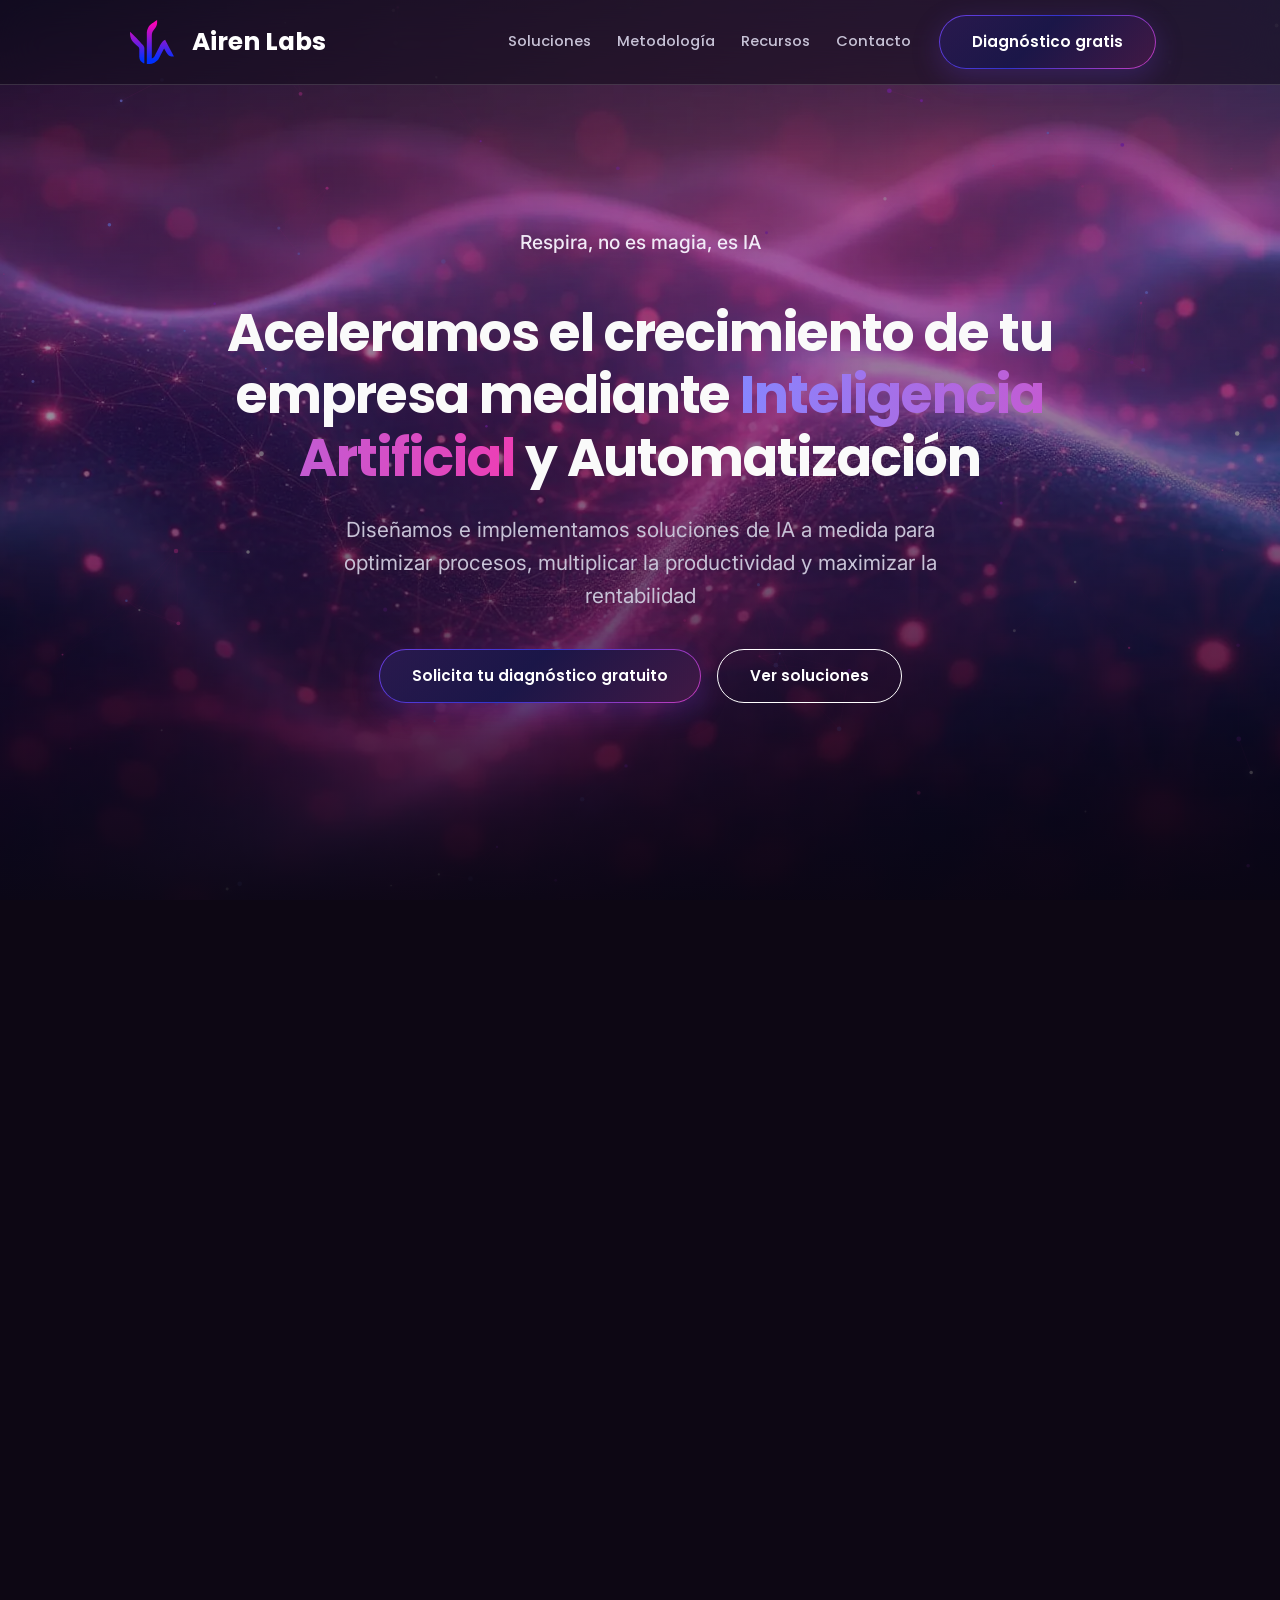
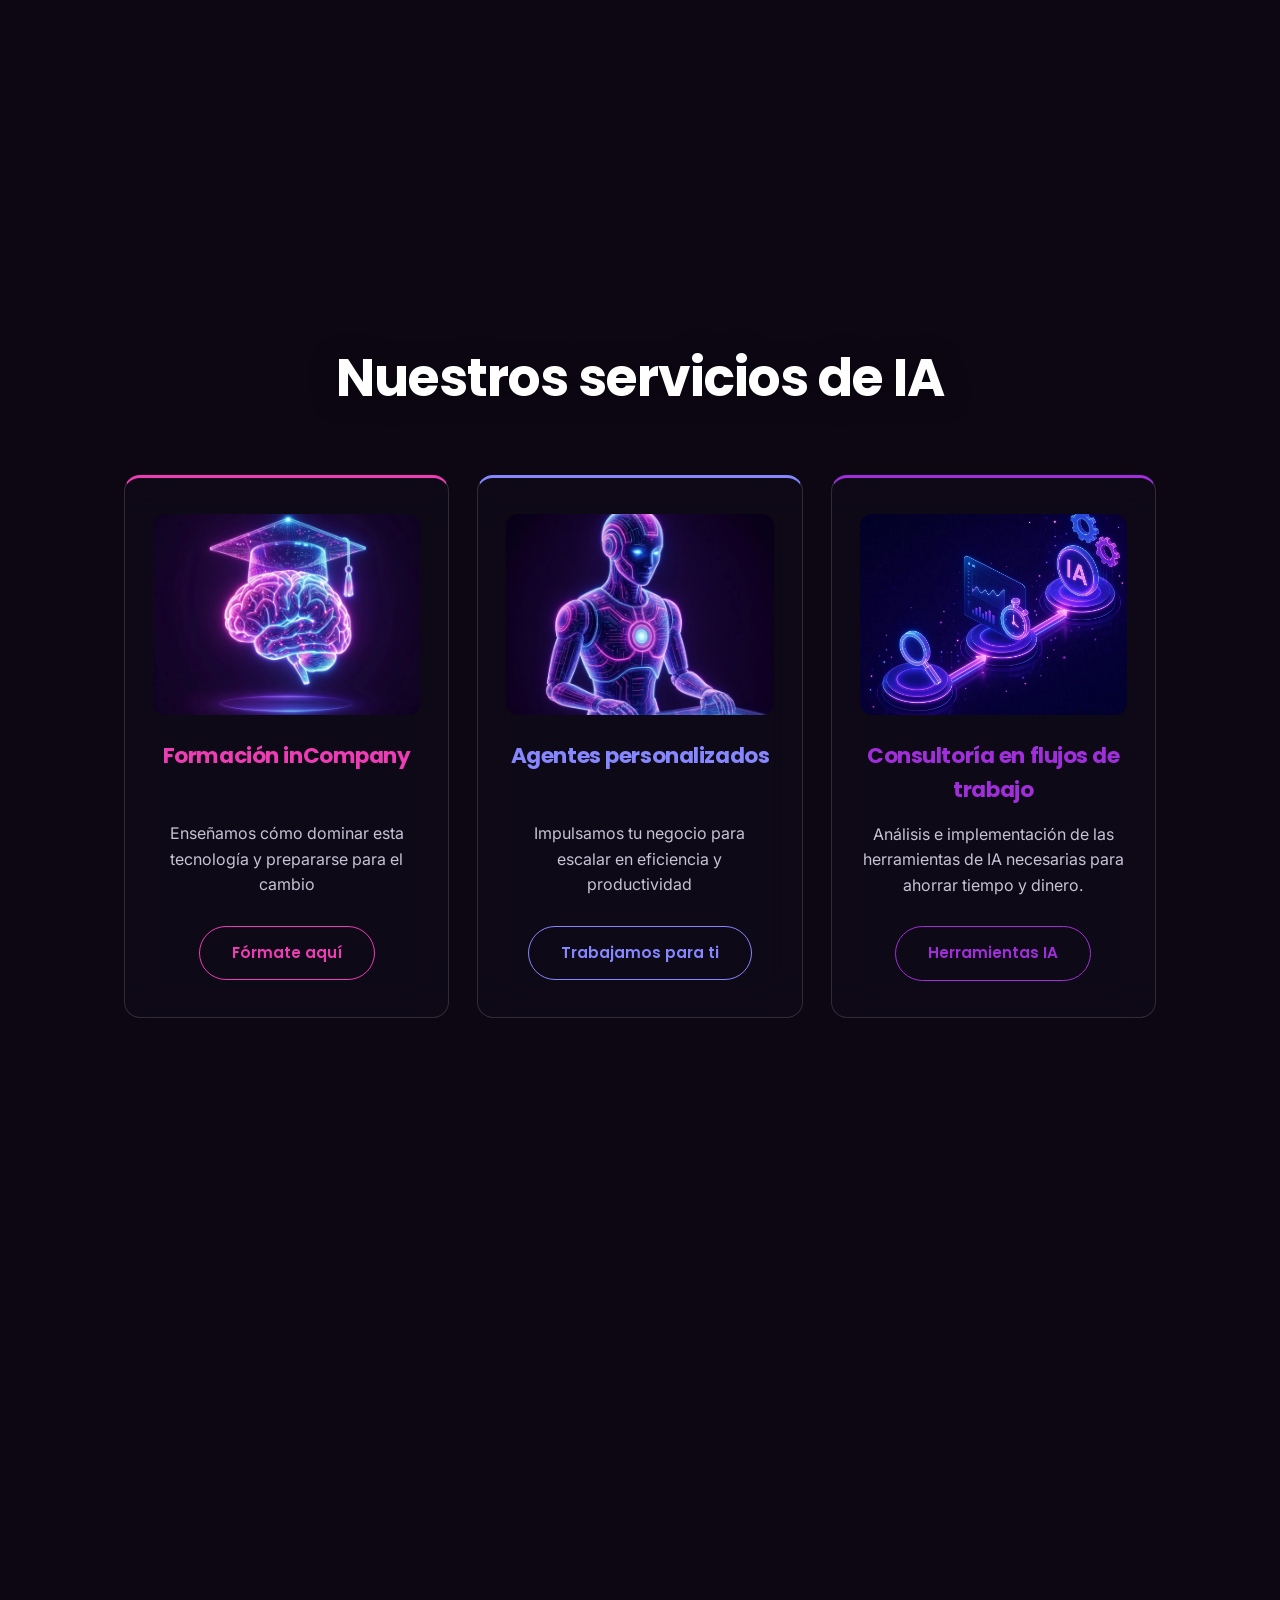
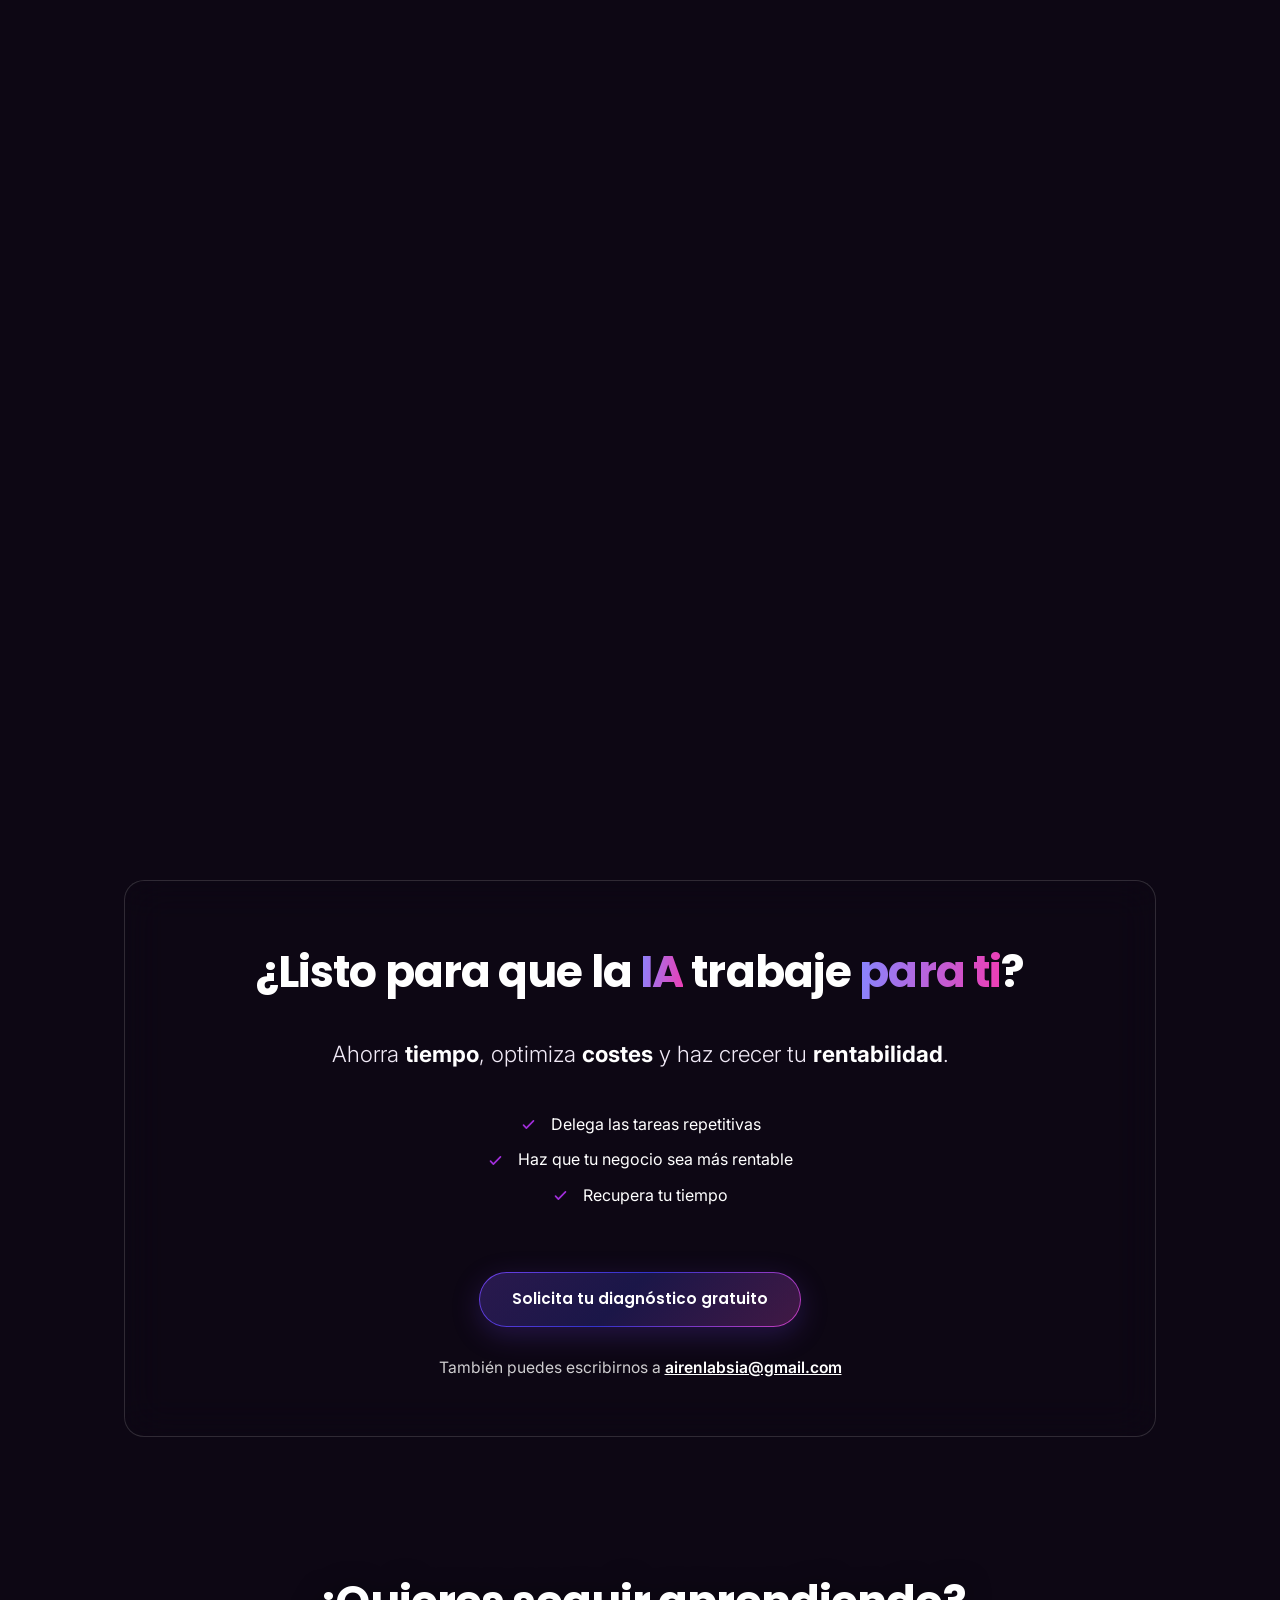
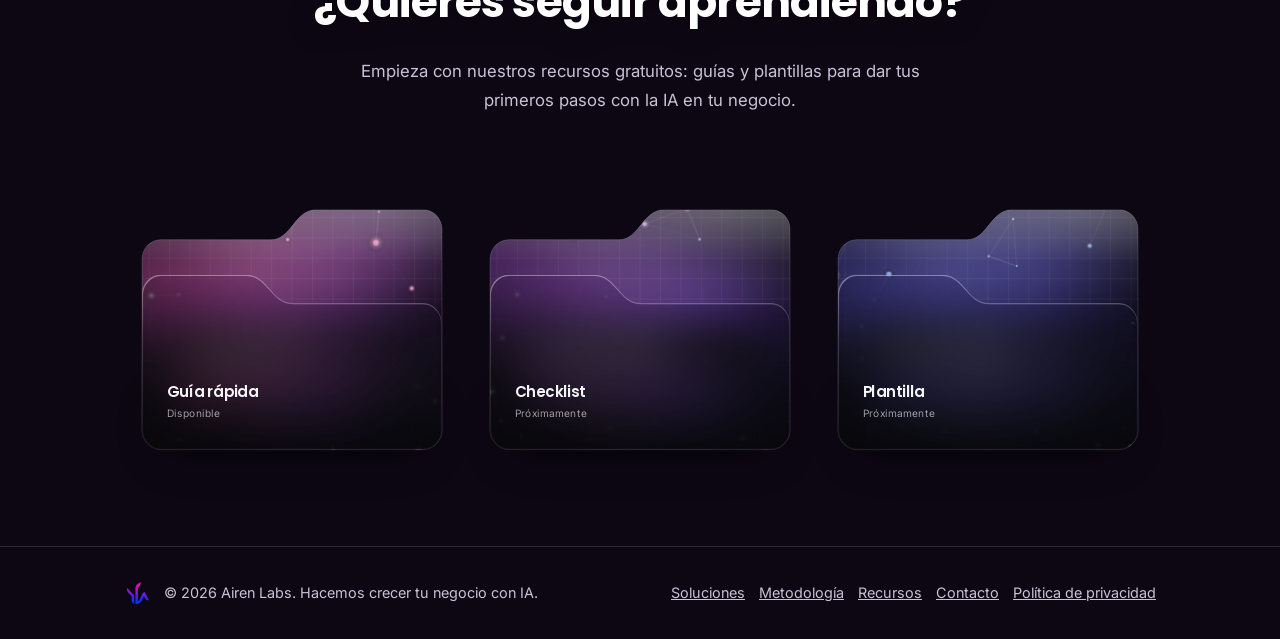
==== commit 95b101ea: "Sustituye los iconos con caja de color por ticks simples (opción B) en los beneficios del CTA" ====
--- a/index.html
+++ b/index.html
@@ -232,20 +232,20 @@
     <p class="cta__subtitle">Ahorra <strong>tiempo</strong>, optimiza <strong>costes</strong> y haz crecer tu <strong>rentabilidad</strong>.</p>
     <ul class="value__list value__list--cta">
       <li>
-        <span class="value__icon" style="--icon-color:var(--accent)">
-          <svg viewBox="0 0 24 24" fill="none" stroke="currentColor" stroke-width="2"><path d="M13 2 3 14h7l-1 8 10-12h-7l1-8Z" stroke-linecap="round" stroke-linejoin="round"/></svg>
+        <span class="value__icon value__icon--check" style="--icon-color:var(--accent)">
+          <svg viewBox="0 0 24 24" fill="none" stroke="currentColor" stroke-width="2.4"><path d="m5 13 4 4L19 7" stroke-linecap="round" stroke-linejoin="round"/></svg>
         </span>
         Delega las tareas repetitivas
       </li>
       <li>
-        <span class="value__icon" style="--icon-color:var(--accent)">
-          <svg viewBox="0 0 24 24" fill="none" stroke="currentColor" stroke-width="2"><path d="M3 3v18h18" stroke-linecap="round" stroke-linejoin="round"/><path d="m7 15 4-4 3 3 6-7" stroke-linecap="round" stroke-linejoin="round"/></svg>
+        <span class="value__icon value__icon--check" style="--icon-color:var(--accent)">
+          <svg viewBox="0 0 24 24" fill="none" stroke="currentColor" stroke-width="2.4"><path d="m5 13 4 4L19 7" stroke-linecap="round" stroke-linejoin="round"/></svg>
         </span>
         Haz que tu negocio sea más rentable
       </li>
       <li>
-        <span class="value__icon" style="--icon-color:var(--accent)">
-          <svg viewBox="0 0 24 24" fill="none" stroke="currentColor" stroke-width="2"><path d="M7 2h10M7 22h10M7.5 2c0 5.2 3.5 6.7 4.5 8-1 1.3-4.5 2.8-4.5 8M16.5 2c0 5.2-3.5 6.7-4.5 8 1 1.3 4.5 2.8 4.5 8" stroke-linecap="round" stroke-linejoin="round"/></svg>
+        <span class="value__icon value__icon--check" style="--icon-color:var(--accent)">
+          <svg viewBox="0 0 24 24" fill="none" stroke="currentColor" stroke-width="2.4"><path d="m5 13 4 4L19 7" stroke-linecap="round" stroke-linejoin="round"/></svg>
         </span>
         Recupera tu tiempo
       </li>
--- a/styles.css
+++ b/styles.css
@@ -1 +1 @@
-:root{--background:#0d0714;--card:#1B1B22;--muted:#2E2E38;--muted-foreground:#C7C2D6;--foreground:#FAFAFA;--border:rgba(250,250,250,0.14);--primary:#EE3DB4;--secondary:#3333CC;--accent:#A12EDB;--secondary-text:#8686FF;--gradient-primary:linear-gradient(135deg,#6C3FE0,#3333CC 45%,#C93DBE);--gradient-secondary:linear-gradient(135deg,#3333CC,#A12EDB);--gradient-text:linear-gradient(95deg,#8686FF,#EE3DB4);--glass:rgba(18,12,26,0.55);--glass-strong:rgba(18,12,26,0.74);--font-heading:'Poppins',Arial,sans-serif;--font-body:'Inter',Arial,sans-serif}*{box-sizing:border-box;margin:0;padding:0}html{scroll-behavior:smooth;scroll-padding-top:88px}body{background:var(--background);color:var(--foreground);font-family:var(--font-body);line-height:1.6;-webkit-font-smoothing:antialiased;overflow-x:hidden}h1,h2,h3{font-family:var(--font-heading);font-weight:700;letter-spacing:-0.02em}.container{max-width:1080px;margin:0 auto;padding:0 24px}.center{text-align:center}.gradient-text{background:var(--gradient-text);-webkit-background-clip:text;background-clip:text;color:transparent}.heading-solid{color:#fff;text-shadow:0 2px 24px rgba(0,0,0,.55)}.bg-scene{position:fixed;inset:0;z-index:-1;overflow:hidden;background:#0a0612 url('imagenes%20web/hero-bg.webp') center center / cover no-repeat}#stars{position:absolute;inset:0;width:100%;height:100%}.wave{position:absolute;left:-30vw;width:170vw;filter:blur(65px);opacity:0.22;mix-blend-mode:screen;border-radius:45%;animation:waveMove 22s ease-in-out infinite alternate}.wave--1{height:42vh;top:-10vh;background:linear-gradient(100deg,#EE3DB4,#FF6FCF 45%,#A12EDB);transform:rotate(-7deg)}.wave--2{height:48vh;top:26vh;background:linear-gradient(100deg,#A12EDB,#6C3FE0 40%,#3333CC);transform:rotate(5deg);animation-delay:-7s}.wave--3{height:56vh;bottom:-16vh;background:linear-gradient(100deg,#3333CC,#1b1a5c 60%,transparent);transform:rotate(-4deg);animation-delay:-14s;opacity:0.18}@keyframes waveMove{0%{transform:translate(0,0) rotate(-6deg)}50%{transform:translate(3vw,-2vh) rotate(-2deg)}100%{transform:translate(-2vw,2vh) rotate(-8deg)}}.bg-fade{position:absolute;inset:0;background:linear-gradient(to bottom,rgba(10,6,18,0.35) 0%,rgba(10,6,18,0.42) 45%,rgba(10,6,18,0.68) 80%,rgba(10,6,18,0.92) 100%)}@media (prefers-reduced-motion:reduce){.wave{animation:none}}.site-header{position:fixed;top:0;left:0;right:0;z-index:40;background:var(--glass);backdrop-filter:blur(20px);-webkit-backdrop-filter:blur(20px);border-bottom:1px solid var(--border)}.site-header__inner{display:flex;align-items:center;gap:28px;padding:14px 24px}.site-header__brand{display:flex;align-items:center;gap:12px;font-family:var(--font-heading);font-weight:700;font-size:1.55rem;color:#fff;text-decoration:none;margin-right:auto}.site-header__logo{width:56px;height:auto}.site-header__nav{display:flex;align-items:center;gap:26px}.site-header__nav a{font-family:var(--font-heading);font-weight:500;font-size:.92rem;color:var(--muted-foreground);text-decoration:none;transition:color .2s ease}.site-header__nav a:hover{color:#fff}.site-header__cta{padding:10px 22px;font-size:.88rem;flex-shrink:0}.site-header__toggle{display:none;flex-direction:column;justify-content:center;gap:5px;width:34px;height:34px;background:none;border:none;cursor:pointer;flex-shrink:0}.site-header__toggle span{display:block;width:100%;height:2px;background:#fff;border-radius:2px;transition:transform .2s ease,opacity .2s ease}.site-header__toggle[aria-expanded="true"] span:nth-child(1){transform:translateY(7px) rotate(45deg)}.site-header__toggle[aria-expanded="true"] span:nth-child(2){opacity:0}.site-header__toggle[aria-expanded="true"] span:nth-child(3){transform:translateY(-7px) rotate(-45deg)}@media (max-width:860px){.site-header__nav{position:absolute;top:100%;left:0;right:0;flex-direction:column;align-items:flex-start;gap:4px;padding:12px 24px 18px;background:rgba(13,8,20,.96);backdrop-filter:blur(20px);-webkit-backdrop-filter:blur(20px);border-bottom:1px solid var(--border);display:none}.site-header__nav.is-open{display:flex}.site-header__nav a{padding:10px 0;width:100%}.site-header__inner .site-header__cta{display:none}.site-header__toggle{display:flex}}.hero{position:relative;min-height:100vh;display:flex;align-items:center;justify-content:center;text-align:center;padding:90px 24px 60px}.hero__content{position:relative;z-index:1}.hero__ctas{display:flex;gap:16px;justify-content:center;flex-wrap:wrap;margin-top:2.25rem}.hero__subtitle{font-size:clamp(1rem,2vw,1.2rem);color:#F1EAF7;font-weight:500;text-shadow:0 2px 20px rgba(0,0,0,.4);margin-bottom:2.75rem}.hero__headline{font-size:clamp(2rem,4.2vw,3.25rem);font-weight:700;line-height:1.2;max-width:850px;margin:0 auto 1.5rem;color:#FAFAFA;text-wrap:balance}.hero__lead{font-size:clamp(1.05rem,2.1vw,1.3rem);font-weight:400;line-height:1.6;color:var(--muted-foreground);max-width:620px;margin:0 auto;text-shadow:0 2px 20px rgba(0,0,0,.4)}@media (max-width:600px){.hero{min-height:auto;padding:110px 24px 64px}}.value{padding:96px 0}.value h2{font-size:clamp(1.9rem,4vw,2.75rem);margin-bottom:3.5rem}@media (max-width:600px){.value{padding:56px 0 72px}.value h2{margin-bottom:2.25rem}}.value__subheading{font-size:clamp(1.5rem,3vw,2.1rem);color:#fff;margin:5rem 0 3rem}.value__list{position:relative;list-style:none;max-width:620px;margin:0 auto 3.5rem}.value__icon{display:inline-flex;align-items:center;justify-content:center;width:42px;height:42px;border-radius:12px;background:color-mix(in srgb,var(--icon-color) 32%,transparent);color:var(--icon-color);flex-shrink:0}.value__icon svg{width:22px;height:22px}.pillars{list-style:none;display:flex;gap:16px;max-width:980px;height:420px;margin:0 auto 3.5rem}.pillars__item{position:relative;flex:1;min-width:0;overflow:hidden;border-radius:20px;padding:28px 24px;background:var(--card-img) center/cover no-repeat,var(--card-color);cursor:pointer;transition:flex .55s cubic-bezier(.4,0,.2,1)}.pillars__item:hover,.pillars__item:focus-within,.pillars__item:focus-visible{flex:2.6}.pillars__item:focus-visible{outline:2px solid var(--card-color);outline-offset:-2px}.pillars__item::before{content:"";position:absolute;inset:0;background:linear-gradient(to top,color-mix(in srgb,var(--card-color) 72%,#0d0714 28%) 0%,color-mix(in srgb,var(--card-color) 50%,transparent) 62%,rgba(10,6,18,.3) 100%);opacity:1;transition:background .4s ease,opacity .4s ease}.pillars__item:hover::before,.pillars__item:focus-within::before{opacity:1;background:linear-gradient(to top,color-mix(in srgb,var(--card-color) 72%,#0d0714 28%) 0%,color-mix(in srgb,var(--card-color) 50%,transparent) 62%,rgba(10,6,18,.3) 100%)}.pillars__collapsed{position:relative;z-index:1;height:100%;display:flex;flex-direction:column;justify-content:space-between;transition:opacity .25s ease}.pillars__item:hover .pillars__collapsed,.pillars__item:focus-within .pillars__collapsed{opacity:0}.pillars__num{font-family:var(--font-heading);font-weight:700;font-size:.9rem;color:rgba(255,255,255,.8)}.pillars__label{writing-mode:vertical-rl;transform:rotate(180deg);align-self:flex-start;font-family:var(--font-heading);font-weight:700;font-size:1.2rem;color:#fff;white-space:nowrap}.pillars__expanded{position:absolute;inset:0;z-index:1;padding:28px 26px;display:flex;flex-direction:column;justify-content:flex-end;gap:10px;opacity:0;transform:translateX(16px);transition:opacity .35s ease .08s,transform .35s ease .08s;pointer-events:none}.pillars__item:hover .pillars__expanded,.pillars__item:focus-within .pillars__expanded{opacity:1;transform:translateX(0);pointer-events:auto}.pillars__icon{display:inline-flex;align-items:center;justify-content:center;width:44px;height:44px;margin-bottom:.5rem;border-radius:12px;background:rgba(255,255,255,.2);color:#fff}.pillars__icon svg{width:22px;height:22px}.pillars__eyebrow{font-family:var(--font-body);font-weight:600;font-size:.78rem;letter-spacing:.06em;text-transform:uppercase;color:rgba(255,255,255,.85)}.pillars__heading{font-size:1.4rem;color:#fff;margin:0}.pillars__desc{font-family:var(--font-body);font-size:.95rem;line-height:1.5;color:rgba(255,255,255,.92)}.pillars__tags{display:flex;flex-wrap:wrap;gap:8px;margin-top:4px}.pillars__tags span{font-family:var(--font-body);font-size:.8rem;font-weight:500;color:#fff;padding:4px 12px;border:1px solid rgba(255,255,255,.45);border-radius:999px;white-space:nowrap}@media (max-width:860px){.pillars{flex-direction:column;height:auto}.pillars__item{flex:none!important;padding:26px 22px}.pillars__item::before{background:linear-gradient(to top,color-mix(in srgb,var(--card-color) 72%,#0d0714 28%) 0%,color-mix(in srgb,var(--card-color) 50%,transparent) 62%,rgba(10,6,18,.3) 100%)}.pillars__collapsed{display:none}.pillars__expanded{position:static;opacity:1;transform:none;pointer-events:auto}}.closing-card{position:relative;max-width:560px;margin:0 auto;padding:18px 26px;border-radius:16px;border:1px solid var(--border);background:rgba(18,12,26,0.28);backdrop-filter:blur(10px);-webkit-backdrop-filter:blur(10px);text-align:center;overflow:hidden}.closing-card::before{content:"";position:absolute;inset:0;background:linear-gradient(90deg,rgba(238,61,180,.16),rgba(161,46,219,.1) 45%,transparent 75%);pointer-events:none}.closing-card p{position:relative;margin:0;font-family:var(--font-heading);font-weight:500;font-size:clamp(.74rem,1vw,.82rem);line-height:1.55;color:var(--foreground);letter-spacing:-0.01em}.closing-card .hl{font-weight:700;color:#fff}@media (max-width:600px){.closing-card{max-width:100%;padding:16px 20px}}.diagram{padding:96px 0}.diagram h2{font-size:clamp(1.9rem,4vw,2.75rem);margin-bottom:3rem}.diagram__flow{position:relative;padding-top:8px}.diagram__hline{position:absolute;top:24px;left:6%;right:6%;height:2px;background:rgba(250,250,250,.14)}.diagram__beam{position:absolute;top:20px;width:10px;height:10px;border-radius:50%;background:#fff;box-shadow:0 0 6px rgba(255,255,255,.9),0 0 16px rgba(255,255,255,.55);animation:diagramBeam 6s linear infinite}@keyframes diagramBeam{0%{left:6%;opacity:0}6%{opacity:1}94%{opacity:1}100%{left:94%;opacity:0}}@media (prefers-reduced-motion:reduce){.diagram__beam{animation:none;opacity:0}}.diagram__steps{position:relative;z-index:1;display:grid;grid-template-columns:repeat(4,1fr);gap:14px}.step{text-align:center}.step__node{width:48px;height:48px;margin:0 auto 16px;border-radius:50%;background:var(--background);border:2px solid var(--step-color);display:flex;align-items:center;justify-content:center;color:var(--step-color)}.step__node svg{width:22px;height:22px}.step h3{font-size:1.05rem;color:#fff;margin-bottom:6px}.step p{font-size:.85rem;color:var(--muted-foreground);line-height:1.5}@media (max-width:720px){.diagram__steps{grid-template-columns:1fr;gap:32px}.diagram__hline,.diagram__beam{display:none}}.cards{display:grid;grid-template-columns:repeat(3,1fr);gap:28px}.card{background:var(--glass);backdrop-filter:blur(20px);-webkit-backdrop-filter:blur(20px);border:1px solid var(--border);border-radius:16px;padding:36px 28px;text-align:center;transition:transform .25s ease,border-color .25s ease,background .25s ease}.card:hover{transform:translateY(-4px);border-color:var(--icon-color);background:var(--glass-strong)}.card__media{width:100%;aspect-ratio:4/3;border-radius:12px;overflow:hidden;margin-bottom:1.5rem;background:var(--muted)}.card__media img{width:100%;height:100%;object-fit:cover;display:block}.card__icon{display:inline-flex;align-items:center;justify-content:center;width:52px;height:52px;border-radius:14px;background:color-mix(in srgb,var(--icon-color) 16%,transparent);color:var(--icon-color);margin-bottom:1.25rem}.card__icon svg{width:26px;height:26px}.card h3{font-size:1.25rem;margin-bottom:.75rem;color:#fff}.card p{color:var(--muted-foreground);font-size:.98rem}.showcase{padding:96px 0 48px}.showcase h2{font-size:clamp(1.9rem,4vw,2.75rem);margin-bottom:3.5rem}.services{padding:96px 0}.services h2{font-size:clamp(2.25rem,5vw,3.25rem);margin-bottom:3.5rem}.service{display:block;color:inherit;text-decoration:none;cursor:pointer;background:var(--glass);backdrop-filter:blur(20px);-webkit-backdrop-filter:blur(20px);border:1px solid var(--border);border-top:3px solid var(--accent-color);border-radius:16px;padding:36px 28px;text-align:center;transition:transform .25s ease,background .25s ease}.service:hover{transform:translateY(-4px);background:var(--glass-strong)}.service h3{font-size:1.35rem;color:var(--accent-color);margin-bottom:.85rem;min-height:4.3rem}.service p{color:var(--muted-foreground);margin-bottom:1.75rem;min-height:3.2em}.btn{display:inline-block;font-family:var(--font-heading);font-weight:600;font-size:.95rem;border-radius:999px;padding:14px 32px;cursor:pointer;border:none;text-decoration:none;transition:transform .2s ease,box-shadow .2s ease}.btn[hidden]{display:none}.btn:hover{transform:translateY(-2px)}.btn--primary{color:#fff;border:1.5px solid transparent;background-image:linear-gradient(var(--glass-strong),var(--glass-strong)),var(--gradient-primary);background-origin:border-box;background-clip:padding-box,border-box;backdrop-filter:blur(10px);-webkit-backdrop-filter:blur(10px);box-shadow:0 8px 28px rgba(108,63,224,.25)}.btn--primary:hover{box-shadow:0 0 30px rgba(161,46,219,.45)}.btn--outline{background:transparent;border:1.5px solid var(--accent-color);color:var(--accent-color)}.btn--outline:hover{background:color-mix(in srgb,var(--accent-color) 18%,transparent)}.cta{padding:120px 0 130px;text-align:center;position:relative}.cta__card{max-width:1080px;margin:0 auto;background:rgba(18,12,26,0.18);backdrop-filter:blur(20px);-webkit-backdrop-filter:blur(20px);border:1px solid var(--border);border-radius:20px;padding:56px 44px}.cta h2{font-size:clamp(1.9rem,4vw,2.75rem);margin-bottom:1.75rem;color:#fff}.cta__subtitle{font-size:clamp(1.1rem,2.5vw,1.4rem);font-weight:300;color:#F1EAF7;margin-bottom:2.5rem}.cta__subtitle strong{font-weight:700;color:#fff}.value__list--cta li{display:flex;align-items:center;justify-content:center;gap:14px;color:#fff}.value__list--cta li:not(:last-child){margin-bottom:10px}.marker-underline{position:relative;white-space:nowrap}.marker-underline::after{content:"";position:absolute;left:-10%;right:-10%;bottom:-0.5em;height:0.55em;background-image:url("data:image/svg+xml;utf8,<svg xmlns='http://www.w3.org/2000/svg' viewBox='0 0 240 60' preserveAspectRatio='none'><path d='M6,34 C60,14 150,10 224,16 L232,34 C168,50 70,52 6,34 Z' fill='white'/></svg>");background-repeat:no-repeat;background-size:100% 100%;opacity:0.92;filter:drop-shadow(0 1px 1px rgba(0,0,0,.15));z-index:-1}.cta .btn--primary{margin-top:.5rem}.cta__email{margin-top:1.75rem;color:rgba(255,255,255,.8);font-size:.98rem}.cta__email a{color:#fff;font-weight:600;text-decoration:underline}.cta__note{margin-top:.75rem;color:rgba(255,255,255,.6);font-size:.85rem}.footer{padding:32px 0;color:var(--muted-foreground);font-size:.9rem;border-top:1px solid var(--border)}.footer__inner{max-width:1080px;margin:0 auto;padding:0 24px;display:flex;align-items:center;justify-content:space-between;flex-wrap:wrap;gap:18px 28px}.footer__brand{display:flex;align-items:center;gap:12px}.footer__logo{width:28px;height:auto;flex-shrink:0}.footer__links{display:flex;flex-wrap:wrap;gap:8px 22px}.footer__links a{color:var(--muted-foreground);text-decoration:none;transition:color .2s ease}.footer__links a:hover{color:#fff}@media (max-width:620px){.footer__inner{flex-direction:column;text-align:center;justify-content:center}.footer__links{justify-content:center}}.reveal{opacity:0;transform:translateY(24px);transition:opacity .7s ease,transform .7s ease}.reveal.is-visible{opacity:1;transform:translateY(0)}@media (max-width:860px){.cards{grid-template-columns:1fr}}.back-link{position:relative;z-index:1;display:inline-block;margin:24px 0 0 24px;font-family:var(--font-heading);font-weight:600;font-size:.9rem;color:var(--foreground);text-decoration:none;opacity:.85;transition:opacity .2s ease}.back-link:hover{opacity:1}.page-hero{padding:32px 0 80px}.page-hero__grid{display:grid;grid-template-columns:280px 1fr;gap:48px;align-items:center}.page-hero__media{border-radius:16px;overflow:hidden;aspect-ratio:4/3}.page-hero__media img{width:100%;height:100%;object-fit:cover;display:block}.page-hero__text h1{font-size:clamp(2.2rem,4.5vw,3.25rem);margin-bottom:1rem}.page-hero__lead{font-size:1.15rem;color:var(--muted-foreground);line-height:1.7;max-width:520px}@media (max-width:720px){.page-hero__grid{grid-template-columns:1fr;text-align:center}.page-hero__media{max-width:320px;margin:0 auto}.page-hero__lead{margin:0 auto}}.training{padding:0 0 96px}.training .card{text-align:left}.training .card h3{margin-bottom:.75rem}.resources{padding:0 0 96px}.resources h2{font-size:clamp(1.9rem,4vw,2.75rem);margin-bottom:1.25rem}.resources__intro{max-width:600px;margin:0 auto 2.5rem;text-align:center;color:var(--muted-foreground);font-size:1.05rem;line-height:1.7}.resources__form{max-width:560px;margin:0 auto;display:flex;flex-wrap:wrap;gap:16px;align-items:flex-start;background:var(--glass);backdrop-filter:blur(20px);-webkit-backdrop-filter:blur(20px);border:1px solid var(--border);border-radius:18px;padding:28px}.resources__field{flex:1 1 200px;display:flex;flex-direction:column;gap:6px}.resources__field label{font-size:.85rem;color:var(--muted-foreground);font-weight:500}.resources__field input{background:rgba(255,255,255,.06);border:1px solid var(--border);border-radius:10px;padding:12px 14px;color:#fff;font-family:var(--font-body);font-size:.95rem}.resources__field input:focus{outline:none;border-color:var(--primary)}.resources__error{display:none;font-size:.8rem;color:#EF4444}.resources__form .btn{flex:1 1 100%;align-self:stretch}.resources__note{max-width:560px;margin:14px auto 0;text-align:center;font-size:.82rem;color:var(--muted-foreground);opacity:.75}.resources__folders{max-width:1080px;margin:3rem auto 0;display:flex;flex-wrap:wrap;justify-content:center;align-items:flex-end;gap:2.5rem 3rem}.resources__list{max-width:680px;margin:2.5rem auto 0;display:flex;flex-direction:column;gap:14px}.resource{display:flex;align-items:center;gap:16px;width:100%;background:var(--glass);border:1px solid var(--border);border-radius:14px;padding:20px 22px;font-family:inherit;text-align:left;cursor:pointer;transition:border-color .2s ease,background .2s ease}button.resource:hover,button.resource:focus-visible{border-color:var(--primary);background:var(--glass-strong)}.resource__icon{width:40px;height:40px;flex-shrink:0;border-radius:10px;display:flex;align-items:center;justify-content:center;background:color-mix(in srgb,var(--icon-color) 22%,transparent);color:var(--icon-color)}.resource__icon svg{width:20px;height:20px}.resource__body{flex:1}.resource__body h3{font-size:1.05rem;color:#fff;margin-bottom:4px}.resource__body p{font-size:.9rem;color:var(--muted-foreground)}.resource__status{flex-shrink:0;font-size:.78rem;font-weight:600;font-family:var(--font-heading);color:var(--muted-foreground);background:rgba(255,255,255,.06);border:1px solid var(--border);border-radius:999px;padding:6px 14px}.resource__status--ready{color:#fff;background:rgba(238,61,180,.18);border-color:rgba(238,61,180,.5)}.resources__thanks{max-width:560px;margin:2rem auto 0;text-align:center;background:rgba(238,61,180,.1);border:1px solid rgba(238,61,180,.35);border-radius:14px;padding:20px 24px;color:#fff}.resources__thanks .btn{margin-top:14px}@media (max-width:520px){.resource{flex-wrap:wrap;text-align:center;justify-content:center}.resource__body{flex:1 1 100%}}.modal{position:fixed;inset:0;z-index:100;display:flex;align-items:center;justify-content:center;padding:24px}.modal[hidden]{display:none}.modal__backdrop{position:absolute;inset:0;background:rgba(8,5,14,.72);backdrop-filter:blur(4px);-webkit-backdrop-filter:blur(4px)}.modal__dialog{position:relative;width:100%;max-width:460px;max-height:90vh;overflow-y:auto;background:var(--glass-strong);backdrop-filter:blur(20px);-webkit-backdrop-filter:blur(20px);border:1px solid var(--border);border-radius:18px;padding:36px 32px}.modal__close{position:absolute;top:14px;right:14px;width:32px;height:32px;display:flex;align-items:center;justify-content:center;background:rgba(255,255,255,.06);border:1px solid var(--border);border-radius:50%;color:var(--foreground);font-size:1.3rem;line-height:1;cursor:pointer}.modal__close:hover{background:rgba(255,255,255,.12)}#resourceModalTitle{font-size:1.4rem;margin-bottom:.5rem;padding-right:28px}.modal__resource-name{color:var(--muted-foreground);font-size:.95rem;margin-bottom:1rem}.modal .resources__note{max-width:none;margin:0 0 1.5rem}.modal .resources__form{max-width:none;padding:0;border:none;background:none;backdrop-filter:none}.modal .resources__thanks{max-width:none;margin:0}.diag{padding:120px 0 100px;min-height:70vh}.diag__welcome{max-width:640px;margin:0 auto;text-align:center;background:var(--glass);backdrop-filter:blur(20px);-webkit-backdrop-filter:blur(20px);border:1px solid var(--border);border-radius:20px;padding:56px 44px}.diag__welcome-logo{width:56px;height:auto;margin:0 auto 1.25rem}.diag__welcome h1{font-size:clamp(1.6rem,4vw,2.6rem);margin-bottom:1.25rem;color:#fff}.diag__nowrap{white-space:nowrap}.diag__welcome p{color:var(--muted-foreground);font-size:1.05rem;margin-bottom:1rem;line-height:1.7}.diag__welcome .btn{margin-top:1.5rem}.diag__progress{max-width:640px;margin:0 auto 28px}.diag__progress-meta{font-size:.8rem;color:var(--muted-foreground);margin-bottom:8px}.diag__progress-track{height:8px;border-radius:999px;background:rgba(255,255,255,.08);overflow:hidden}.diag__progress-fill{height:100%;width:0;background:var(--gradient-primary);border-radius:999px;transition:width .35s ease}.diag__stage{max-width:640px;margin:0 auto;background:var(--glass);backdrop-filter:blur(20px);-webkit-backdrop-filter:blur(20px);border:1px solid var(--border);border-radius:20px;padding:44px 36px;animation:diagFade .35s ease}@keyframes diagFade{from{opacity:0;transform:translateY(8px)}to{opacity:1;transform:translateY(0)}}@media (prefers-reduced-motion:reduce){.diag__stage{animation:none}}.diag__title{font-size:clamp(1.3rem,3vw,1.7rem);color:#fff;margin-bottom:.5rem;font-family:var(--font-heading);font-weight:700;outline:none}.diag__help{color:var(--muted-foreground);font-size:.9rem;margin-bottom:1.5rem}.diag__error{display:none;color:#EF4444;font-size:.85rem;margin:.4rem 0 0}.diag__error.is-visible{display:block}.diag__banner{display:none;background:rgba(239,68,68,.12);border:1px solid rgba(239,68,68,.4);color:#fff;border-radius:12px;padding:14px 18px;font-size:.9rem;margin-bottom:1.5rem}.diag__banner.is-visible{display:block}.diag__options{display:flex;flex-direction:column;gap:12px;margin-bottom:.5rem}.diag__option{display:flex;align-items:center;gap:14px;text-align:left;width:100%;min-height:56px;background:rgba(255,255,255,.04);border:1.5px solid var(--border);border-radius:14px;padding:14px 18px;color:#fff;font-family:var(--font-body);font-size:.98rem;font-weight:500;cursor:pointer;transition:border-color .2s ease,background .2s ease}.diag__option:hover{border-color:var(--primary);background:rgba(255,255,255,.07)}.diag__option:focus-visible{outline:2px solid var(--primary);outline-offset:2px}.diag__option.is-selected{border-color:var(--primary);background:color-mix(in srgb,var(--primary) 18%,transparent)}.diag__option.is-disabled{opacity:.4;cursor:not-allowed}.diag__option-check{flex-shrink:0;width:22px;height:22px;border-radius:7px;border:1.5px solid var(--border);display:flex;align-items:center;justify-content:center;transition:border-color .2s ease,background .2s ease}.diag__option--single .diag__option-check{border-radius:50%}.diag__option.is-selected .diag__option-check{border-color:var(--primary);background:var(--gradient-primary)}.diag__option-check svg{width:13px;height:13px;opacity:0;transition:opacity .15s ease;color:#fff}.diag__option.is-selected .diag__option-check svg{opacity:1}.diag__field{display:flex;flex-direction:column;gap:8px;margin-bottom:.5rem}.diag__field label{font-size:.85rem;color:var(--muted-foreground);font-weight:500}.diag__select,.diag__textarea,.diag__input{background:rgba(255,255,255,.06);border:1px solid var(--border);border-radius:10px;padding:14px 16px;color:#fff;font-family:var(--font-body);font-size:.98rem;width:100%}.diag__select:focus,.diag__textarea:focus,.diag__input:focus{outline:none;border-color:var(--primary)}.diag__textarea{min-height:140px;resize:vertical}.diag__charcount{text-align:right;font-size:.78rem;color:var(--muted-foreground)}.diag__contact-grid{display:grid;grid-template-columns:1fr 1fr;gap:18px;margin-bottom:1.25rem}@media (max-width:560px){.diag__contact-grid{grid-template-columns:1fr}}.diag__trap{position:absolute;left:-9999px;width:1px;height:1px;overflow:hidden}.diag__checkbox{display:flex;gap:12px;align-items:flex-start;margin-bottom:1rem;font-size:.88rem;color:var(--muted-foreground);line-height:1.55;cursor:pointer}.diag__checkbox input{margin-top:3px;width:18px;height:18px;flex-shrink:0;accent-color:var(--primary)}.diag__checkbox a{color:#fff;text-decoration:underline}.diag__legal{font-size:.68rem;color:var(--muted-foreground);opacity:.75;line-height:1.6;margin:1.25rem 0 1.75rem}.diag__legal strong{color:#fff;font-weight:600}.diag__legal a{color:var(--muted-foreground);text-decoration:underline}.diag__nav{display:flex;justify-content:space-between;align-items:center;gap:16px;margin-top:2rem}.diag__nav .btn:disabled{opacity:.45;cursor:not-allowed;transform:none;box-shadow:none}.diag__thanks{text-align:center}.diag__thanks h2{font-size:clamp(1.9rem,4vw,2.6rem);margin-bottom:1.25rem;color:#fff;outline:none}.diag__thanks p{color:var(--muted-foreground);font-size:1.05rem;margin-bottom:1.5rem;line-height:1.7}.diag__thanks blockquote{font-family:var(--font-heading);font-style:italic;color:#fff;font-size:clamp(.78rem,2.3vw,1.05rem);white-space:nowrap;margin-top:3.5rem}.diag__thanks cite{display:block;margin-top:.6rem;font-style:normal;color:var(--muted-foreground);font-size:.9rem;white-space:normal;text-align:right}@media (max-width:420px){.diag__thanks blockquote{white-space:normal}}@media (max-width:560px){.diag{padding:100px 0 80px}.diag__stage{padding:32px 22px}.diag__welcome{padding:40px 24px}}.legal{padding:60px 0 100px}.legal__content{max-width:760px;margin:0 auto;background:var(--glass);backdrop-filter:blur(20px);-webkit-backdrop-filter:blur(20px);border:1px solid var(--border);border-radius:20px;padding:48px 40px}.legal h1{font-size:clamp(1.8rem,4vw,2.5rem);margin-bottom:.5rem;color:#fff}.legal__updated{color:var(--muted-foreground);font-size:.85rem;margin-bottom:2rem}.legal h2{font-size:1.2rem;color:#fff;margin:2rem 0 .75rem}.legal p,.legal li{color:var(--muted-foreground);font-size:.98rem;line-height:1.75;margin-bottom:.75rem}.legal ul{padding-left:1.25rem;margin-bottom:1rem}.legal strong{color:#fff}.legal a{color:var(--secondary-text)}@media (max-width:560px){.legal__content{padding:32px 22px}}.footer__inner{flex-wrap:wrap;row-gap:6px}.footer__links{display:flex;gap:14px}.footer__links a{color:var(--muted-foreground);text-decoration:underline}.footer__links a:hover{color:#fff}+:root{--background:#0d0714;--card:#1B1B22;--muted:#2E2E38;--muted-foreground:#C7C2D6;--foreground:#FAFAFA;--border:rgba(250,250,250,0.14);--primary:#EE3DB4;--secondary:#3333CC;--accent:#A12EDB;--secondary-text:#8686FF;--gradient-primary:linear-gradient(135deg,#6C3FE0,#3333CC 45%,#C93DBE);--gradient-secondary:linear-gradient(135deg,#3333CC,#A12EDB);--gradient-text:linear-gradient(95deg,#8686FF,#EE3DB4);--glass:rgba(18,12,26,0.55);--glass-strong:rgba(18,12,26,0.74);--font-heading:'Poppins',Arial,sans-serif;--font-body:'Inter',Arial,sans-serif}*{box-sizing:border-box;margin:0;padding:0}html{scroll-behavior:smooth;scroll-padding-top:88px}body{background:var(--background);color:var(--foreground);font-family:var(--font-body);line-height:1.6;-webkit-font-smoothing:antialiased;overflow-x:hidden}h1,h2,h3{font-family:var(--font-heading);font-weight:700;letter-spacing:-0.02em}.container{max-width:1080px;margin:0 auto;padding:0 24px}.center{text-align:center}.gradient-text{background:var(--gradient-text);-webkit-background-clip:text;background-clip:text;color:transparent}.heading-solid{color:#fff;text-shadow:0 2px 24px rgba(0,0,0,.55)}.bg-scene{position:fixed;inset:0;z-index:-1;overflow:hidden;background:#0a0612 url('imagenes%20web/hero-bg.webp') center center / cover no-repeat}#stars{position:absolute;inset:0;width:100%;height:100%}.wave{position:absolute;left:-30vw;width:170vw;filter:blur(65px);opacity:0.22;mix-blend-mode:screen;border-radius:45%;animation:waveMove 22s ease-in-out infinite alternate}.wave--1{height:42vh;top:-10vh;background:linear-gradient(100deg,#EE3DB4,#FF6FCF 45%,#A12EDB);transform:rotate(-7deg)}.wave--2{height:48vh;top:26vh;background:linear-gradient(100deg,#A12EDB,#6C3FE0 40%,#3333CC);transform:rotate(5deg);animation-delay:-7s}.wave--3{height:56vh;bottom:-16vh;background:linear-gradient(100deg,#3333CC,#1b1a5c 60%,transparent);transform:rotate(-4deg);animation-delay:-14s;opacity:0.18}@keyframes waveMove{0%{transform:translate(0,0) rotate(-6deg)}50%{transform:translate(3vw,-2vh) rotate(-2deg)}100%{transform:translate(-2vw,2vh) rotate(-8deg)}}.bg-fade{position:absolute;inset:0;background:linear-gradient(to bottom,rgba(10,6,18,0.35) 0%,rgba(10,6,18,0.42) 45%,rgba(10,6,18,0.68) 80%,rgba(10,6,18,0.92) 100%)}@media (prefers-reduced-motion:reduce){.wave{animation:none}}.site-header{position:fixed;top:0;left:0;right:0;z-index:40;background:var(--glass);backdrop-filter:blur(20px);-webkit-backdrop-filter:blur(20px);border-bottom:1px solid var(--border)}.site-header__inner{display:flex;align-items:center;gap:28px;padding:14px 24px}.site-header__brand{display:flex;align-items:center;gap:12px;font-family:var(--font-heading);font-weight:700;font-size:1.55rem;color:#fff;text-decoration:none;margin-right:auto}.site-header__logo{width:56px;height:auto}.site-header__nav{display:flex;align-items:center;gap:26px}.site-header__nav a{font-family:var(--font-heading);font-weight:500;font-size:.92rem;color:var(--muted-foreground);text-decoration:none;transition:color .2s ease}.site-header__nav a:hover{color:#fff}.site-header__cta{padding:10px 22px;font-size:.88rem;flex-shrink:0}.site-header__toggle{display:none;flex-direction:column;justify-content:center;gap:5px;width:34px;height:34px;background:none;border:none;cursor:pointer;flex-shrink:0}.site-header__toggle span{display:block;width:100%;height:2px;background:#fff;border-radius:2px;transition:transform .2s ease,opacity .2s ease}.site-header__toggle[aria-expanded="true"] span:nth-child(1){transform:translateY(7px) rotate(45deg)}.site-header__toggle[aria-expanded="true"] span:nth-child(2){opacity:0}.site-header__toggle[aria-expanded="true"] span:nth-child(3){transform:translateY(-7px) rotate(-45deg)}@media (max-width:860px){.site-header__nav{position:absolute;top:100%;left:0;right:0;flex-direction:column;align-items:flex-start;gap:4px;padding:12px 24px 18px;background:rgba(13,8,20,.96);backdrop-filter:blur(20px);-webkit-backdrop-filter:blur(20px);border-bottom:1px solid var(--border);display:none}.site-header__nav.is-open{display:flex}.site-header__nav a{padding:10px 0;width:100%}.site-header__inner .site-header__cta{display:none}.site-header__toggle{display:flex}}.hero{position:relative;min-height:100vh;display:flex;align-items:center;justify-content:center;text-align:center;padding:90px 24px 60px}.hero__content{position:relative;z-index:1}.hero__ctas{display:flex;gap:16px;justify-content:center;flex-wrap:wrap;margin-top:2.25rem}.hero__subtitle{font-size:clamp(1rem,2vw,1.2rem);color:#F1EAF7;font-weight:500;text-shadow:0 2px 20px rgba(0,0,0,.4);margin-bottom:2.75rem}.hero__headline{font-size:clamp(2rem,4.2vw,3.25rem);font-weight:700;line-height:1.2;max-width:850px;margin:0 auto 1.5rem;color:#FAFAFA;text-wrap:balance}.hero__lead{font-size:clamp(1.05rem,2.1vw,1.3rem);font-weight:400;line-height:1.6;color:var(--muted-foreground);max-width:620px;margin:0 auto;text-shadow:0 2px 20px rgba(0,0,0,.4)}@media (max-width:600px){.hero{min-height:auto;padding:110px 24px 64px}}.value{padding:96px 0}.value h2{font-size:clamp(1.9rem,4vw,2.75rem);margin-bottom:3.5rem}@media (max-width:600px){.value{padding:56px 0 72px}.value h2{margin-bottom:2.25rem}}.value__subheading{font-size:clamp(1.5rem,3vw,2.1rem);color:#fff;margin:5rem 0 3rem}.value__list{position:relative;list-style:none;max-width:620px;margin:0 auto 3.5rem}.value__icon{display:inline-flex;align-items:center;justify-content:center;width:42px;height:42px;border-radius:12px;background:color-mix(in srgb,var(--icon-color) 32%,transparent);color:var(--icon-color);flex-shrink:0}.value__icon svg{width:22px;height:22px}.value__icon--check{width:auto;height:auto;border-radius:0;background:none;color:var(--icon-color)}.value__icon--check svg{width:17px;height:17px}.pillars{list-style:none;display:flex;gap:16px;max-width:980px;height:420px;margin:0 auto 3.5rem}.pillars__item{position:relative;flex:1;min-width:0;overflow:hidden;border-radius:20px;padding:28px 24px;background:var(--card-img) center/cover no-repeat,var(--card-color);cursor:pointer;transition:flex .55s cubic-bezier(.4,0,.2,1)}.pillars__item:hover,.pillars__item:focus-within,.pillars__item:focus-visible{flex:2.6}.pillars__item:focus-visible{outline:2px solid var(--card-color);outline-offset:-2px}.pillars__item::before{content:"";position:absolute;inset:0;background:linear-gradient(to top,color-mix(in srgb,var(--card-color) 72%,#0d0714 28%) 0%,color-mix(in srgb,var(--card-color) 50%,transparent) 62%,rgba(10,6,18,.3) 100%);opacity:1;transition:background .4s ease,opacity .4s ease}.pillars__item:hover::before,.pillars__item:focus-within::before{opacity:1;background:linear-gradient(to top,color-mix(in srgb,var(--card-color) 72%,#0d0714 28%) 0%,color-mix(in srgb,var(--card-color) 50%,transparent) 62%,rgba(10,6,18,.3) 100%)}.pillars__collapsed{position:relative;z-index:1;height:100%;display:flex;flex-direction:column;justify-content:space-between;transition:opacity .25s ease}.pillars__item:hover .pillars__collapsed,.pillars__item:focus-within .pillars__collapsed{opacity:0}.pillars__num{font-family:var(--font-heading);font-weight:700;font-size:.9rem;color:rgba(255,255,255,.8)}.pillars__label{writing-mode:vertical-rl;transform:rotate(180deg);align-self:flex-start;font-family:var(--font-heading);font-weight:700;font-size:1.2rem;color:#fff;white-space:nowrap}.pillars__expanded{position:absolute;inset:0;z-index:1;padding:28px 26px;display:flex;flex-direction:column;justify-content:flex-end;gap:10px;opacity:0;transform:translateX(16px);transition:opacity .35s ease .08s,transform .35s ease .08s;pointer-events:none}.pillars__item:hover .pillars__expanded,.pillars__item:focus-within .pillars__expanded{opacity:1;transform:translateX(0);pointer-events:auto}.pillars__icon{display:inline-flex;align-items:center;justify-content:center;width:44px;height:44px;margin-bottom:.5rem;border-radius:12px;background:rgba(255,255,255,.2);color:#fff}.pillars__icon svg{width:22px;height:22px}.pillars__eyebrow{font-family:var(--font-body);font-weight:600;font-size:.78rem;letter-spacing:.06em;text-transform:uppercase;color:rgba(255,255,255,.85)}.pillars__heading{font-size:1.4rem;color:#fff;margin:0}.pillars__desc{font-family:var(--font-body);font-size:.95rem;line-height:1.5;color:rgba(255,255,255,.92)}.pillars__tags{display:flex;flex-wrap:wrap;gap:8px;margin-top:4px}.pillars__tags span{font-family:var(--font-body);font-size:.8rem;font-weight:500;color:#fff;padding:4px 12px;border:1px solid rgba(255,255,255,.45);border-radius:999px;white-space:nowrap}@media (max-width:860px){.pillars{flex-direction:column;height:auto}.pillars__item{flex:none!important;padding:26px 22px}.pillars__item::before{background:linear-gradient(to top,color-mix(in srgb,var(--card-color) 72%,#0d0714 28%) 0%,color-mix(in srgb,var(--card-color) 50%,transparent) 62%,rgba(10,6,18,.3) 100%)}.pillars__collapsed{display:none}.pillars__expanded{position:static;opacity:1;transform:none;pointer-events:auto}}.closing-card{position:relative;max-width:980px;margin:0 auto;padding:22px 48px;border-radius:16px;border:1px solid var(--border);background:rgba(18,12,26,0.28);backdrop-filter:blur(10px);-webkit-backdrop-filter:blur(10px);text-align:center;overflow:hidden}.closing-card::before{content:"";position:absolute;inset:0;background:linear-gradient(90deg,rgba(238,61,180,.16),rgba(161,46,219,.1) 45%,transparent 75%);pointer-events:none}.closing-card p{position:relative;margin:0;font-family:var(--font-heading);font-weight:500;font-size:clamp(1.05rem,1.7vw,1.3rem);line-height:1.6;color:var(--foreground);letter-spacing:-0.01em}.closing-card .hl{font-weight:700;color:#fff}@media (max-width:600px){.closing-card{max-width:100%;padding:16px 20px}}.diagram{padding:96px 0}.diagram h2{font-size:clamp(1.9rem,4vw,2.75rem);margin-bottom:3rem}.diagram__flow{position:relative;padding-top:8px}.diagram__hline{position:absolute;top:24px;left:6%;right:6%;height:2px;background:rgba(250,250,250,.14)}.diagram__beam{position:absolute;top:20px;width:10px;height:10px;border-radius:50%;background:#fff;box-shadow:0 0 6px rgba(255,255,255,.9),0 0 16px rgba(255,255,255,.55);animation:diagramBeam 6s linear infinite}@keyframes diagramBeam{0%{left:6%;opacity:0}6%{opacity:1}94%{opacity:1}100%{left:94%;opacity:0}}@media (prefers-reduced-motion:reduce){.diagram__beam{animation:none;opacity:0}}.diagram__steps{position:relative;z-index:1;display:grid;grid-template-columns:repeat(4,1fr);gap:14px}.step{text-align:center}.step__node{width:48px;height:48px;margin:0 auto 16px;border-radius:50%;background:var(--background);border:2px solid var(--step-color);display:flex;align-items:center;justify-content:center;color:var(--step-color)}.step__node svg{width:22px;height:22px}.step h3{font-size:1.05rem;color:#fff;margin-bottom:6px}.step p{font-size:.85rem;color:var(--muted-foreground);line-height:1.5}@media (max-width:720px){.diagram__steps{grid-template-columns:1fr;gap:32px}.diagram__hline,.diagram__beam{display:none}}.cards{display:grid;grid-template-columns:repeat(3,1fr);gap:28px}.card{background:var(--glass);backdrop-filter:blur(20px);-webkit-backdrop-filter:blur(20px);border:1px solid var(--border);border-radius:16px;padding:36px 28px;text-align:center;transition:transform .25s ease,border-color .25s ease,background .25s ease}.card:hover{transform:translateY(-4px);border-color:var(--icon-color);background:var(--glass-strong)}.card__media{width:100%;aspect-ratio:4/3;border-radius:12px;overflow:hidden;margin-bottom:1.5rem;background:var(--muted)}.card__media img{width:100%;height:100%;object-fit:cover;display:block}.card__icon{display:inline-flex;align-items:center;justify-content:center;width:52px;height:52px;border-radius:14px;background:color-mix(in srgb,var(--icon-color) 16%,transparent);color:var(--icon-color);margin-bottom:1.25rem}.card__icon svg{width:26px;height:26px}.card h3{font-size:1.25rem;margin-bottom:.75rem;color:#fff}.card p{color:var(--muted-foreground);font-size:.98rem}.showcase{padding:96px 0 48px}.showcase h2{font-size:clamp(1.9rem,4vw,2.75rem);margin-bottom:3.5rem}.services{padding:96px 0}.services h2{font-size:clamp(2.25rem,5vw,3.25rem);margin-bottom:3.5rem}.service{display:block;color:inherit;text-decoration:none;cursor:pointer;background:var(--glass);backdrop-filter:blur(20px);-webkit-backdrop-filter:blur(20px);border:1px solid var(--border);border-top:3px solid var(--accent-color);border-radius:16px;padding:36px 28px;text-align:center;transition:transform .25s ease,background .25s ease}.service:hover{transform:translateY(-4px);background:var(--glass-strong)}.service h3{font-size:1.35rem;color:var(--accent-color);margin-bottom:.85rem;min-height:4.3rem}.service p{color:var(--muted-foreground);margin-bottom:1.75rem;min-height:3.2em}.btn{display:inline-block;font-family:var(--font-heading);font-weight:600;font-size:.95rem;border-radius:999px;padding:14px 32px;cursor:pointer;border:none;text-decoration:none;transition:transform .2s ease,box-shadow .2s ease}.btn[hidden]{display:none}.btn:hover{transform:translateY(-2px)}.btn--primary{color:#fff;border:1.5px solid transparent;background-image:linear-gradient(var(--glass-strong),var(--glass-strong)),var(--gradient-primary);background-origin:border-box;background-clip:padding-box,border-box;backdrop-filter:blur(10px);-webkit-backdrop-filter:blur(10px);box-shadow:0 8px 28px rgba(108,63,224,.25)}.btn--primary:hover{box-shadow:0 0 30px rgba(161,46,219,.45)}.btn--outline{background:transparent;border:1.5px solid var(--accent-color);color:var(--accent-color)}.btn--outline:hover{background:color-mix(in srgb,var(--accent-color) 18%,transparent)}.cta{padding:120px 0 130px;text-align:center;position:relative}.cta__card{max-width:1080px;margin:0 auto;background:rgba(18,12,26,0.18);backdrop-filter:blur(20px);-webkit-backdrop-filter:blur(20px);border:1px solid var(--border);border-radius:20px;padding:56px 44px}.cta h2{font-size:clamp(1.9rem,4vw,2.75rem);margin-bottom:1.75rem;color:#fff}.cta__subtitle{font-size:clamp(1.1rem,2.5vw,1.4rem);font-weight:300;color:#F1EAF7;margin-bottom:2.5rem}.cta__subtitle strong{font-weight:700;color:#fff}.value__list--cta li{display:flex;align-items:center;justify-content:center;gap:14px;color:#fff}.value__list--cta li:not(:last-child){margin-bottom:10px}.marker-underline{position:relative;white-space:nowrap}.marker-underline::after{content:"";position:absolute;left:-10%;right:-10%;bottom:-0.5em;height:0.55em;background-image:url("data:image/svg+xml;utf8,<svg xmlns='http://www.w3.org/2000/svg' viewBox='0 0 240 60' preserveAspectRatio='none'><path d='M6,34 C60,14 150,10 224,16 L232,34 C168,50 70,52 6,34 Z' fill='white'/></svg>");background-repeat:no-repeat;background-size:100% 100%;opacity:0.92;filter:drop-shadow(0 1px 1px rgba(0,0,0,.15));z-index:-1}.cta .btn--primary{margin-top:.5rem}.cta__email{margin-top:1.75rem;color:rgba(255,255,255,.8);font-size:.98rem}.cta__email a{color:#fff;font-weight:600;text-decoration:underline}.cta__note{margin-top:.75rem;color:rgba(255,255,255,.6);font-size:.85rem}.footer{padding:32px 0;color:var(--muted-foreground);font-size:.9rem;border-top:1px solid var(--border)}.footer__inner{max-width:1080px;margin:0 auto;padding:0 24px;display:flex;align-items:center;justify-content:space-between;flex-wrap:wrap;gap:18px 28px}.footer__brand{display:flex;align-items:center;gap:12px}.footer__logo{width:28px;height:auto;flex-shrink:0}.footer__links{display:flex;flex-wrap:wrap;gap:8px 22px}.footer__links a{color:var(--muted-foreground);text-decoration:none;transition:color .2s ease}.footer__links a:hover{color:#fff}@media (max-width:620px){.footer__inner{flex-direction:column;text-align:center;justify-content:center}.footer__links{justify-content:center}}.reveal{opacity:0;transform:translateY(24px);transition:opacity .7s ease,transform .7s ease}.reveal.is-visible{opacity:1;transform:translateY(0)}@media (max-width:860px){.cards{grid-template-columns:1fr}}.back-link{position:relative;z-index:1;display:inline-block;margin:24px 0 0 24px;font-family:var(--font-heading);font-weight:600;font-size:.9rem;color:var(--foreground);text-decoration:none;opacity:.85;transition:opacity .2s ease}.back-link:hover{opacity:1}.page-hero{padding:32px 0 80px}.page-hero__grid{display:grid;grid-template-columns:280px 1fr;gap:48px;align-items:center}.page-hero__media{border-radius:16px;overflow:hidden;aspect-ratio:4/3}.page-hero__media img{width:100%;height:100%;object-fit:cover;display:block}.page-hero__text h1{font-size:clamp(2.2rem,4.5vw,3.25rem);margin-bottom:1rem}.page-hero__lead{font-size:1.15rem;color:var(--muted-foreground);line-height:1.7;max-width:520px}@media (max-width:720px){.page-hero__grid{grid-template-columns:1fr;text-align:center}.page-hero__media{max-width:320px;margin:0 auto}.page-hero__lead{margin:0 auto}}.training{padding:0 0 96px}.training .card{text-align:left}.training .card h3{margin-bottom:.75rem}.resources{padding:0 0 96px}.resources h2{font-size:clamp(1.9rem,4vw,2.75rem);margin-bottom:1.25rem}.resources__intro{max-width:600px;margin:0 auto 2.5rem;text-align:center;color:var(--muted-foreground);font-size:1.05rem;line-height:1.7}.resources__form{max-width:560px;margin:0 auto;display:flex;flex-wrap:wrap;gap:16px;align-items:flex-start;background:var(--glass);backdrop-filter:blur(20px);-webkit-backdrop-filter:blur(20px);border:1px solid var(--border);border-radius:18px;padding:28px}.resources__field{flex:1 1 200px;display:flex;flex-direction:column;gap:6px}.resources__field label{font-size:.85rem;color:var(--muted-foreground);font-weight:500}.resources__field input{background:rgba(255,255,255,.06);border:1px solid var(--border);border-radius:10px;padding:12px 14px;color:#fff;font-family:var(--font-body);font-size:.95rem}.resources__field input:focus{outline:none;border-color:var(--primary)}.resources__error{display:none;font-size:.8rem;color:#EF4444}.resources__form .btn{flex:1 1 100%;align-self:stretch}.resources__note{max-width:560px;margin:14px auto 0;text-align:center;font-size:.82rem;color:var(--muted-foreground);opacity:.75}.resources__folders{max-width:1080px;margin:3rem auto 0;display:flex;flex-wrap:wrap;justify-content:center;align-items:flex-end;gap:2.5rem 3rem}.resources__list{max-width:680px;margin:2.5rem auto 0;display:flex;flex-direction:column;gap:14px}.resource{display:flex;align-items:center;gap:16px;width:100%;background:var(--glass);border:1px solid var(--border);border-radius:14px;padding:20px 22px;font-family:inherit;text-align:left;cursor:pointer;transition:border-color .2s ease,background .2s ease}button.resource:hover,button.resource:focus-visible{border-color:var(--primary);background:var(--glass-strong)}.resource__icon{width:40px;height:40px;flex-shrink:0;border-radius:10px;display:flex;align-items:center;justify-content:center;background:color-mix(in srgb,var(--icon-color) 22%,transparent);color:var(--icon-color)}.resource__icon svg{width:20px;height:20px}.resource__body{flex:1}.resource__body h3{font-size:1.05rem;color:#fff;margin-bottom:4px}.resource__body p{font-size:.9rem;color:var(--muted-foreground)}.resource__status{flex-shrink:0;font-size:.78rem;font-weight:600;font-family:var(--font-heading);color:var(--muted-foreground);background:rgba(255,255,255,.06);border:1px solid var(--border);border-radius:999px;padding:6px 14px}.resource__status--ready{color:#fff;background:rgba(238,61,180,.18);border-color:rgba(238,61,180,.5)}.resources__thanks{max-width:560px;margin:2rem auto 0;text-align:center;background:rgba(238,61,180,.1);border:1px solid rgba(238,61,180,.35);border-radius:14px;padding:20px 24px;color:#fff}.resources__thanks .btn{margin-top:14px}@media (max-width:520px){.resource{flex-wrap:wrap;text-align:center;justify-content:center}.resource__body{flex:1 1 100%}}.modal{position:fixed;inset:0;z-index:100;display:flex;align-items:center;justify-content:center;padding:24px}.modal[hidden]{display:none}.modal__backdrop{position:absolute;inset:0;background:rgba(8,5,14,.72);backdrop-filter:blur(4px);-webkit-backdrop-filter:blur(4px)}.modal__dialog{position:relative;width:100%;max-width:460px;max-height:90vh;overflow-y:auto;background:var(--glass-strong);backdrop-filter:blur(20px);-webkit-backdrop-filter:blur(20px);border:1px solid var(--border);border-radius:18px;padding:36px 32px}.modal__close{position:absolute;top:14px;right:14px;width:32px;height:32px;display:flex;align-items:center;justify-content:center;background:rgba(255,255,255,.06);border:1px solid var(--border);border-radius:50%;color:var(--foreground);font-size:1.3rem;line-height:1;cursor:pointer}.modal__close:hover{background:rgba(255,255,255,.12)}#resourceModalTitle{font-size:1.4rem;margin-bottom:.5rem;padding-right:28px}.modal__resource-name{color:var(--muted-foreground);font-size:.95rem;margin-bottom:1rem}.modal .resources__note{max-width:none;margin:0 0 1.5rem}.modal .resources__form{max-width:none;padding:0;border:none;background:none;backdrop-filter:none}.modal .resources__thanks{max-width:none;margin:0}.diag{padding:120px 0 100px;min-height:70vh}.diag__welcome{max-width:640px;margin:0 auto;text-align:center;background:var(--glass);backdrop-filter:blur(20px);-webkit-backdrop-filter:blur(20px);border:1px solid var(--border);border-radius:20px;padding:56px 44px}.diag__welcome-logo{width:56px;height:auto;margin:0 auto 1.25rem}.diag__welcome h1{font-size:clamp(1.6rem,4vw,2.6rem);margin-bottom:1.25rem;color:#fff}.diag__nowrap{white-space:nowrap}.diag__welcome p{color:var(--muted-foreground);font-size:1.05rem;margin-bottom:1rem;line-height:1.7}.diag__welcome .btn{margin-top:1.5rem}.diag__progress{max-width:640px;margin:0 auto 28px}.diag__progress-meta{font-size:.8rem;color:var(--muted-foreground);margin-bottom:8px}.diag__progress-track{height:8px;border-radius:999px;background:rgba(255,255,255,.08);overflow:hidden}.diag__progress-fill{height:100%;width:0;background:var(--gradient-primary);border-radius:999px;transition:width .35s ease}.diag__stage{max-width:640px;margin:0 auto;background:var(--glass);backdrop-filter:blur(20px);-webkit-backdrop-filter:blur(20px);border:1px solid var(--border);border-radius:20px;padding:44px 36px;animation:diagFade .35s ease}@keyframes diagFade{from{opacity:0;transform:translateY(8px)}to{opacity:1;transform:translateY(0)}}@media (prefers-reduced-motion:reduce){.diag__stage{animation:none}}.diag__title{font-size:clamp(1.3rem,3vw,1.7rem);color:#fff;margin-bottom:.5rem;font-family:var(--font-heading);font-weight:700;outline:none}.diag__help{color:var(--muted-foreground);font-size:.9rem;margin-bottom:1.5rem}.diag__error{display:none;color:#EF4444;font-size:.85rem;margin:.4rem 0 0}.diag__error.is-visible{display:block}.diag__banner{display:none;background:rgba(239,68,68,.12);border:1px solid rgba(239,68,68,.4);color:#fff;border-radius:12px;padding:14px 18px;font-size:.9rem;margin-bottom:1.5rem}.diag__banner.is-visible{display:block}.diag__options{display:flex;flex-direction:column;gap:12px;margin-bottom:.5rem}.diag__option{display:flex;align-items:center;gap:14px;text-align:left;width:100%;min-height:56px;background:rgba(255,255,255,.04);border:1.5px solid var(--border);border-radius:14px;padding:14px 18px;color:#fff;font-family:var(--font-body);font-size:.98rem;font-weight:500;cursor:pointer;transition:border-color .2s ease,background .2s ease}.diag__option:hover{border-color:var(--primary);background:rgba(255,255,255,.07)}.diag__option:focus-visible{outline:2px solid var(--primary);outline-offset:2px}.diag__option.is-selected{border-color:var(--primary);background:color-mix(in srgb,var(--primary) 18%,transparent)}.diag__option.is-disabled{opacity:.4;cursor:not-allowed}.diag__option-check{flex-shrink:0;width:22px;height:22px;border-radius:7px;border:1.5px solid var(--border);display:flex;align-items:center;justify-content:center;transition:border-color .2s ease,background .2s ease}.diag__option--single .diag__option-check{border-radius:50%}.diag__option.is-selected .diag__option-check{border-color:var(--primary);background:var(--gradient-primary)}.diag__option-check svg{width:13px;height:13px;opacity:0;transition:opacity .15s ease;color:#fff}.diag__option.is-selected .diag__option-check svg{opacity:1}.diag__field{display:flex;flex-direction:column;gap:8px;margin-bottom:.5rem}.diag__field label{font-size:.85rem;color:var(--muted-foreground);font-weight:500}.diag__select,.diag__textarea,.diag__input{background:rgba(255,255,255,.06);border:1px solid var(--border);border-radius:10px;padding:14px 16px;color:#fff;font-family:var(--font-body);font-size:.98rem;width:100%}.diag__select:focus,.diag__textarea:focus,.diag__input:focus{outline:none;border-color:var(--primary)}.diag__textarea{min-height:140px;resize:vertical}.diag__charcount{text-align:right;font-size:.78rem;color:var(--muted-foreground)}.diag__contact-grid{display:grid;grid-template-columns:1fr 1fr;gap:18px;margin-bottom:1.25rem}@media (max-width:560px){.diag__contact-grid{grid-template-columns:1fr}}.diag__trap{position:absolute;left:-9999px;width:1px;height:1px;overflow:hidden}.diag__checkbox{display:flex;gap:12px;align-items:flex-start;margin-bottom:1rem;font-size:.88rem;color:var(--muted-foreground);line-height:1.55;cursor:pointer}.diag__checkbox input{margin-top:3px;width:18px;height:18px;flex-shrink:0;accent-color:var(--primary)}.diag__checkbox a{color:#fff;text-decoration:underline}.diag__legal{font-size:.68rem;color:var(--muted-foreground);opacity:.75;line-height:1.6;margin:1.25rem 0 1.75rem}.diag__legal strong{color:#fff;font-weight:600}.diag__legal a{color:var(--muted-foreground);text-decoration:underline}.diag__nav{display:flex;justify-content:space-between;align-items:center;gap:16px;margin-top:2rem}.diag__nav .btn:disabled{opacity:.45;cursor:not-allowed;transform:none;box-shadow:none}.diag__thanks{text-align:center}.diag__thanks h2{font-size:clamp(1.9rem,4vw,2.6rem);margin-bottom:1.25rem;color:#fff;outline:none}.diag__thanks p{color:var(--muted-foreground);font-size:1.05rem;margin-bottom:1.5rem;line-height:1.7}.diag__thanks blockquote{font-family:var(--font-heading);font-style:italic;color:#fff;font-size:clamp(.78rem,2.3vw,1.05rem);white-space:nowrap;margin-top:3.5rem}.diag__thanks cite{display:block;margin-top:.6rem;font-style:normal;color:var(--muted-foreground);font-size:.9rem;white-space:normal;text-align:right}@media (max-width:420px){.diag__thanks blockquote{white-space:normal}}@media (max-width:560px){.diag{padding:100px 0 80px}.diag__stage{padding:32px 22px}.diag__welcome{padding:40px 24px}}.legal{padding:60px 0 100px}.legal__content{max-width:760px;margin:0 auto;background:var(--glass);backdrop-filter:blur(20px);-webkit-backdrop-filter:blur(20px);border:1px solid var(--border);border-radius:20px;padding:48px 40px}.legal h1{font-size:clamp(1.8rem,4vw,2.5rem);margin-bottom:.5rem;color:#fff}.legal__updated{color:var(--muted-foreground);font-size:.85rem;margin-bottom:2rem}.legal h2{font-size:1.2rem;color:#fff;margin:2rem 0 .75rem}.legal p,.legal li{color:var(--muted-foreground);font-size:.98rem;line-height:1.75;margin-bottom:.75rem}.legal ul{padding-left:1.25rem;margin-bottom:1rem}.legal strong{color:#fff}.legal a{color:var(--secondary-text)}@media (max-width:560px){.legal__content{padding:32px 22px}}.footer__inner{flex-wrap:wrap;row-gap:6px}.footer__links{display:flex;gap:14px}.footer__links a{color:var(--muted-foreground);text-decoration:underline}.footer__links a:hover{color:#fff}
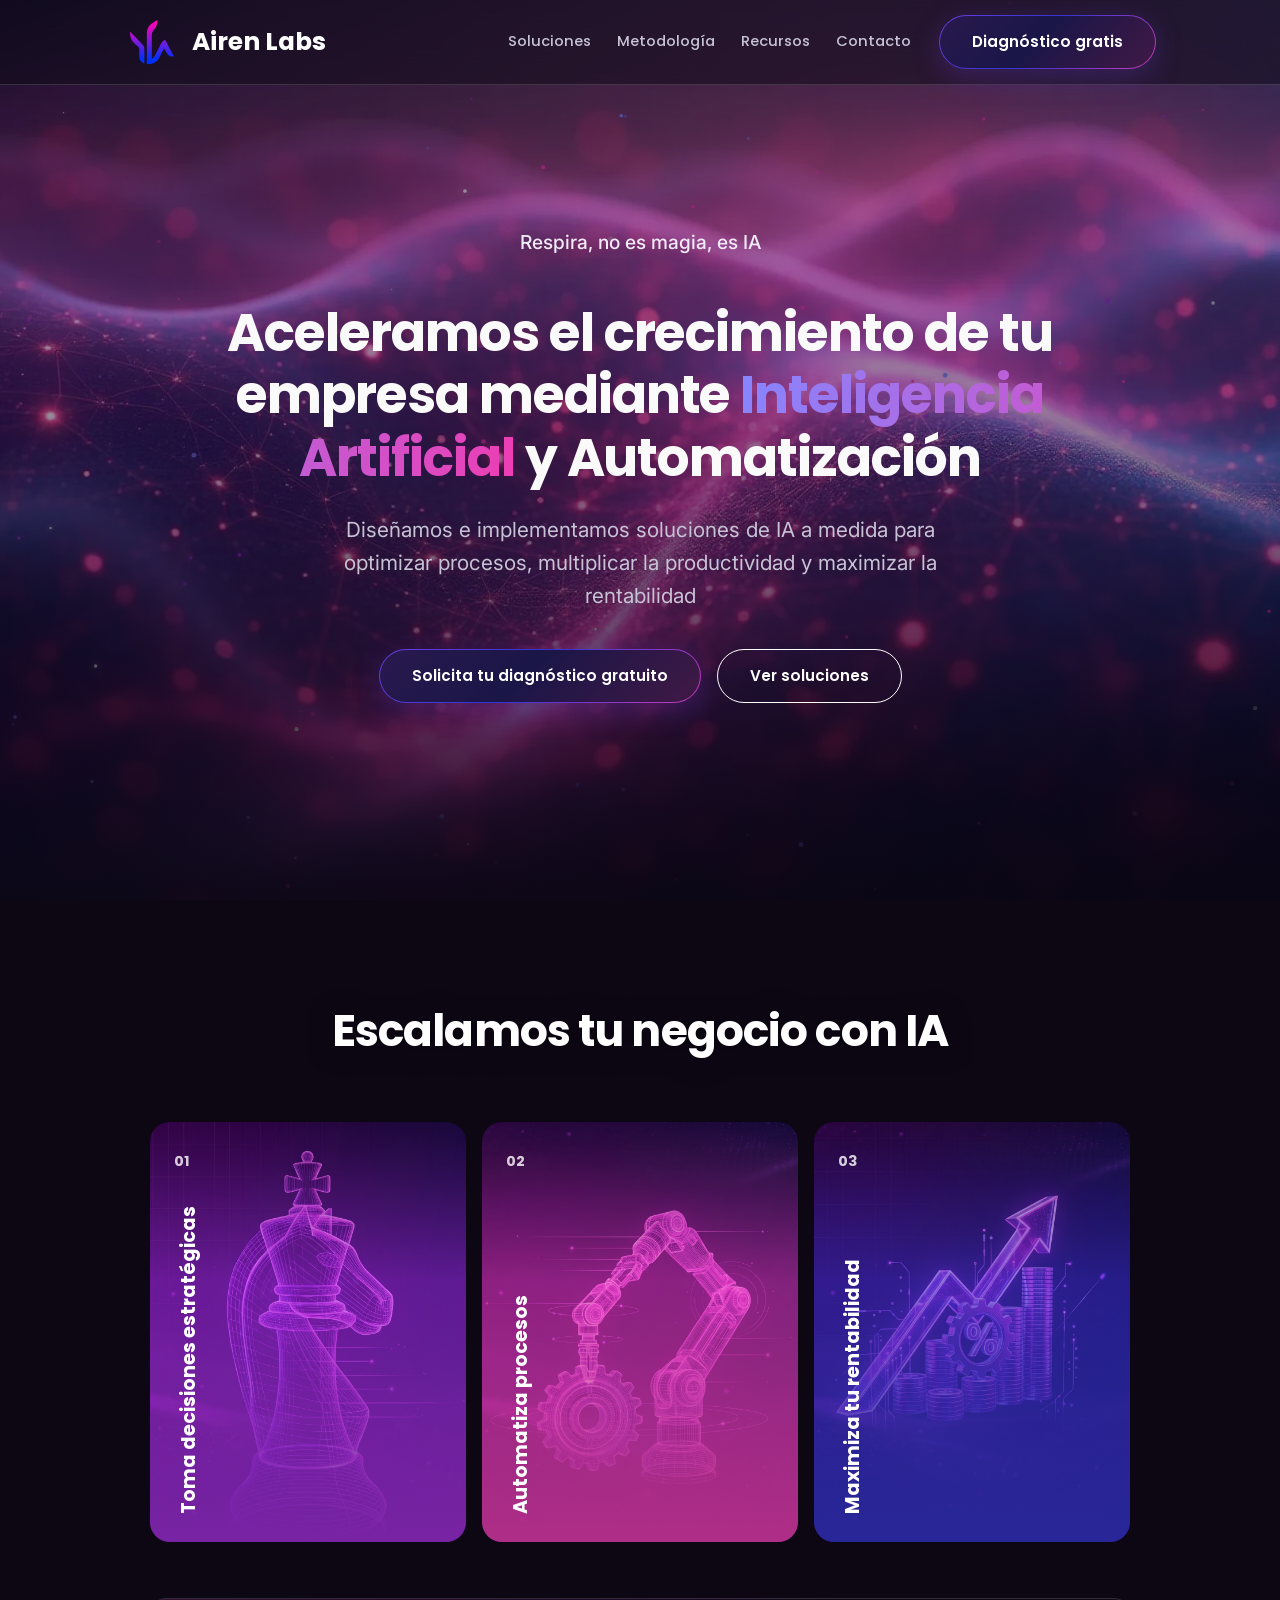
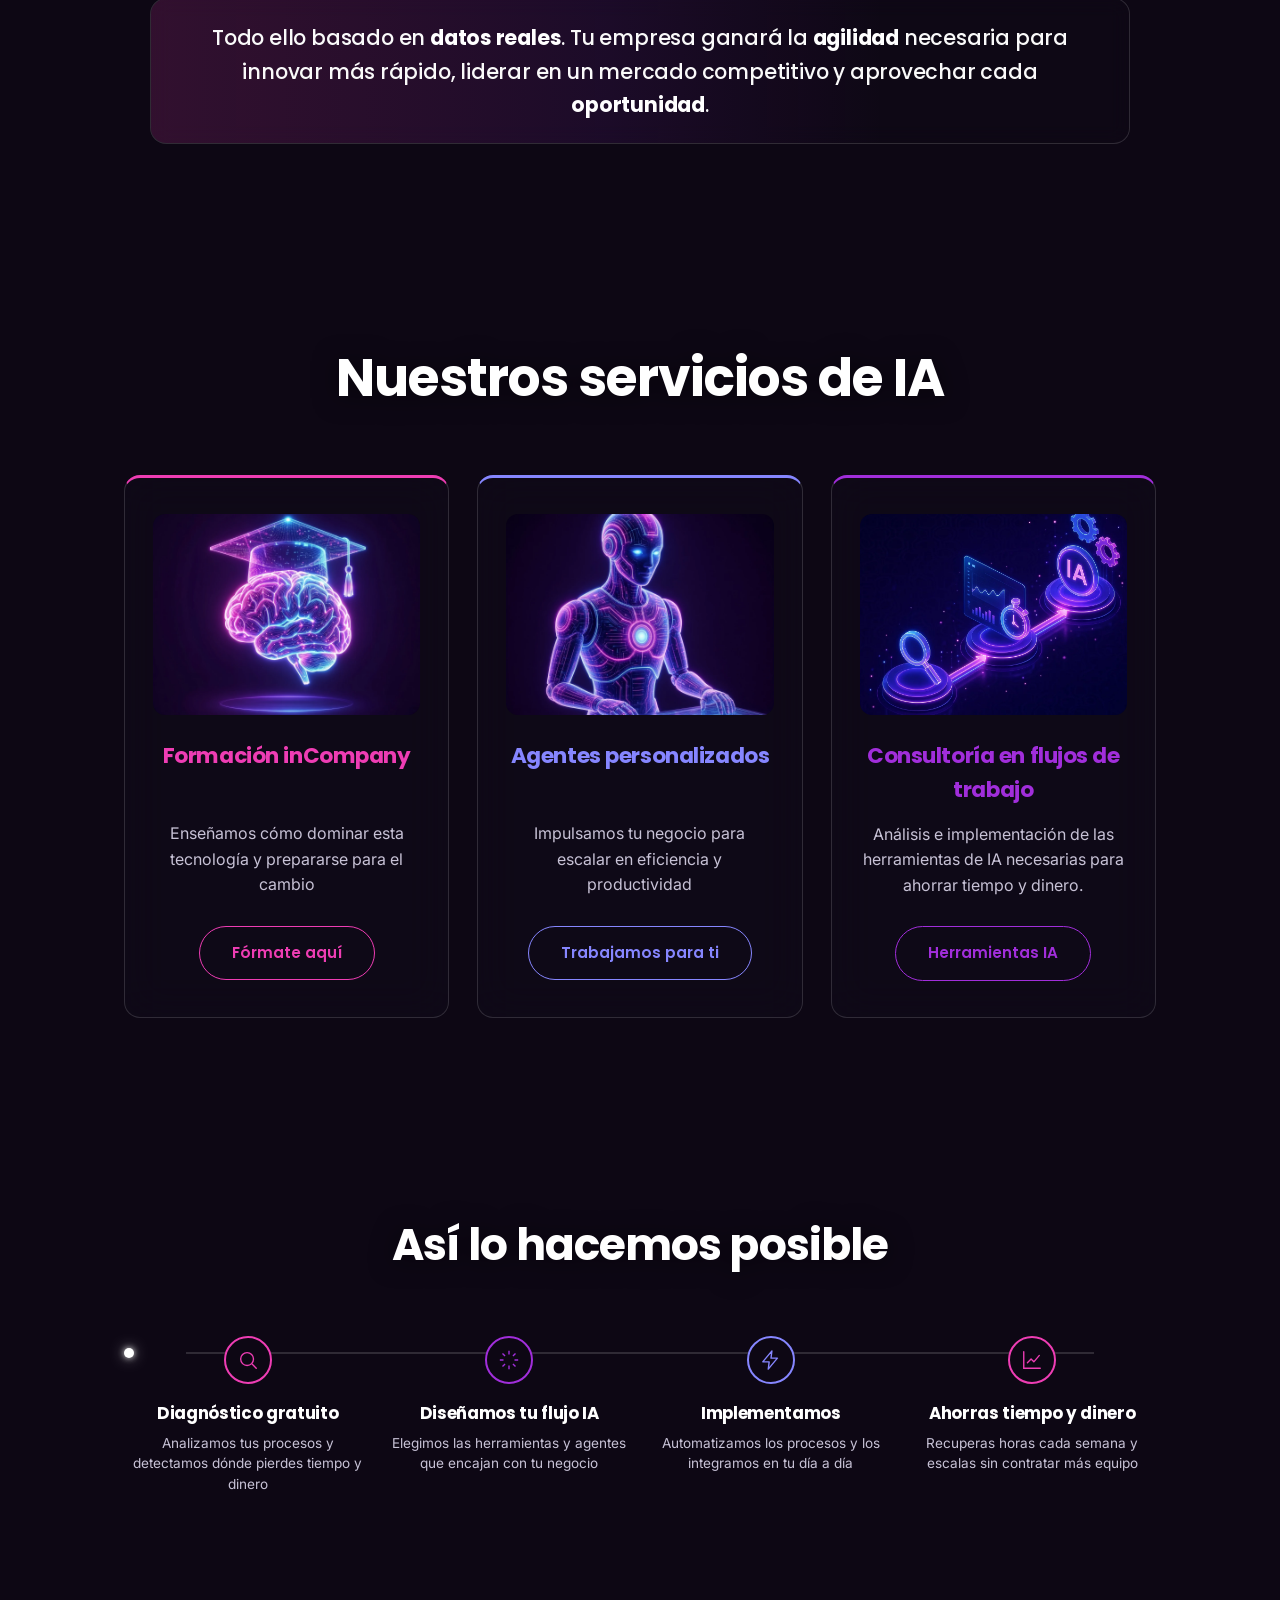
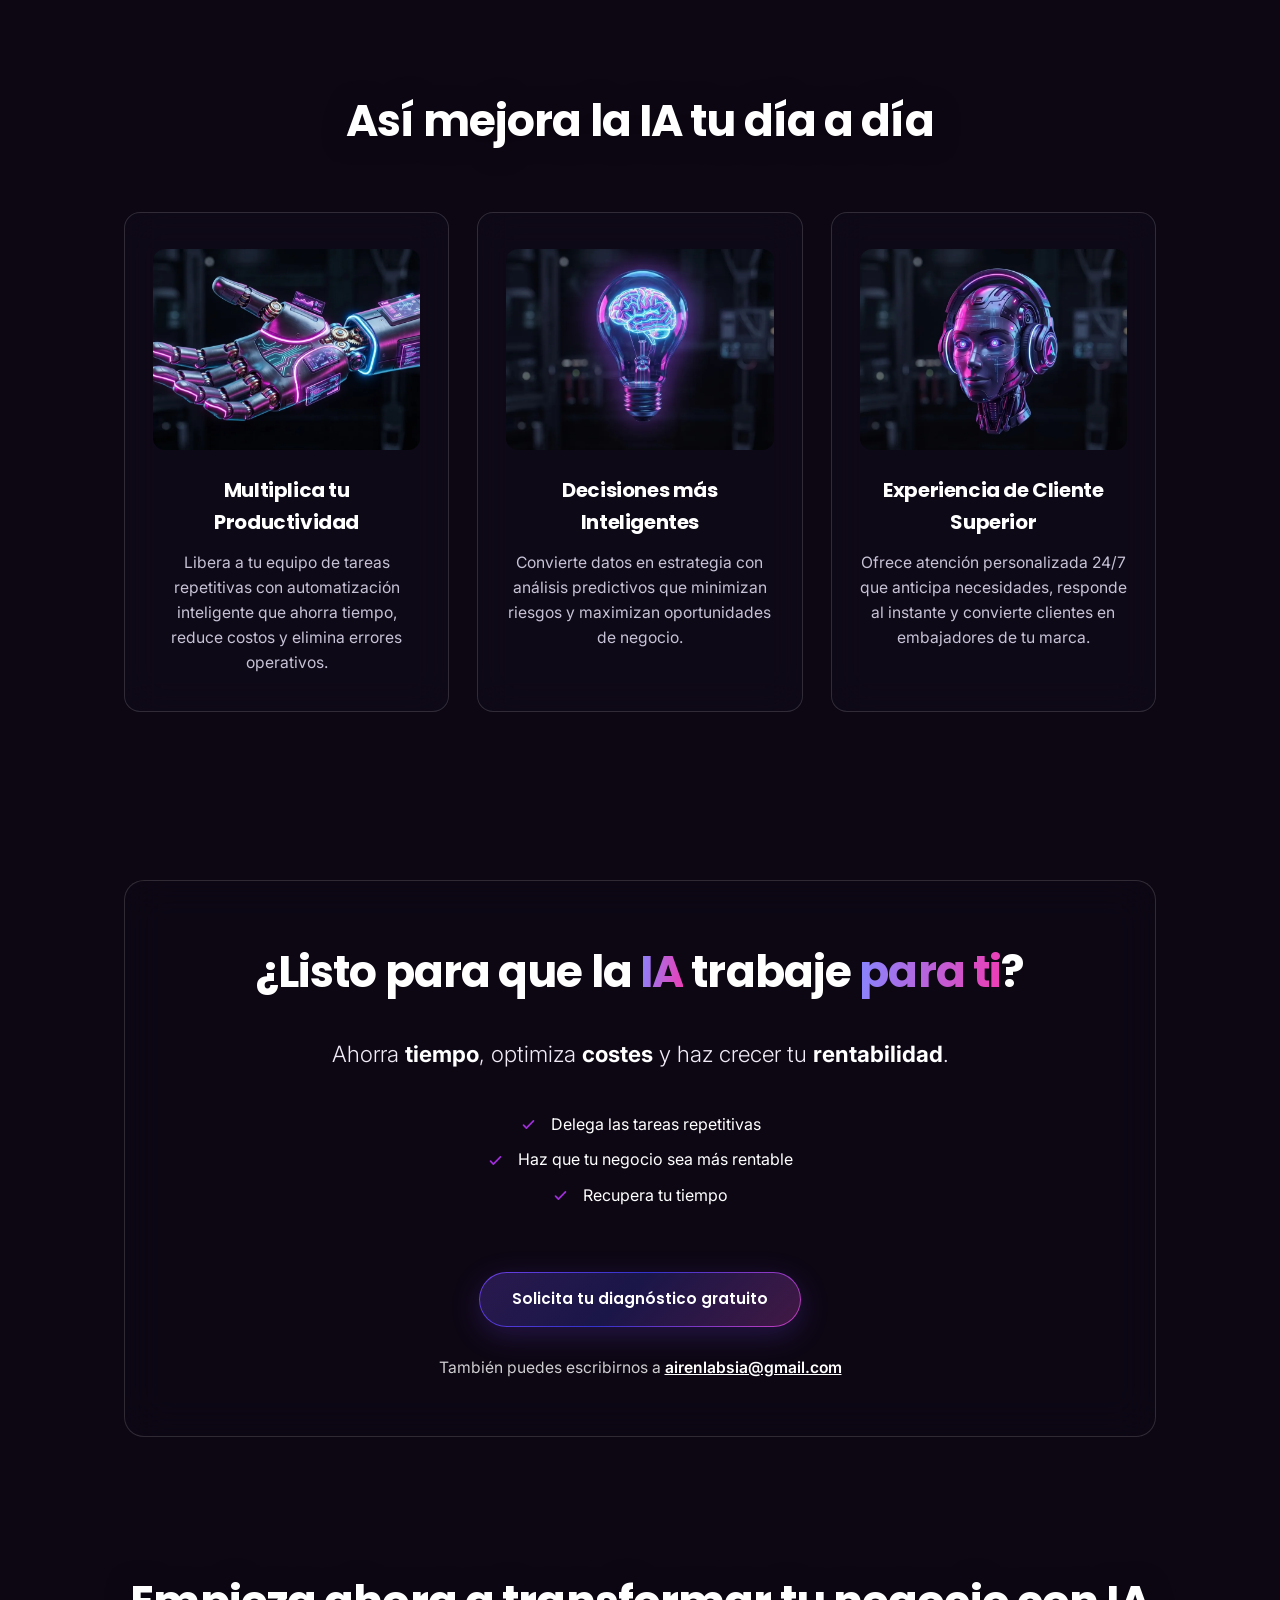
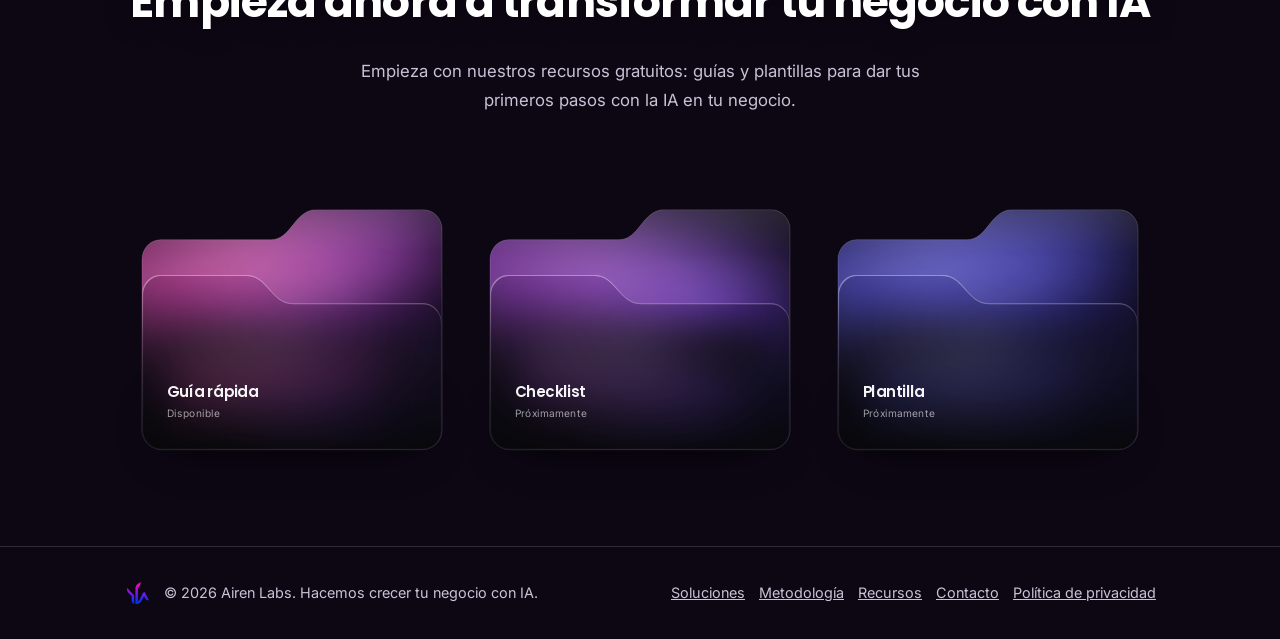
==== commit 9ce948ed: "Cambia el titular de recursos a 'Empieza ahora a transformar tu negocio con IA'" ====
--- a/index.html
+++ b/index.html
@@ -258,7 +258,7 @@
 
 <section class="resources" id="recursos">
   <div class="container reveal">
-    <h2 class="center heading-solid">¿Quieres seguir aprendiendo?</h2>
+    <h2 class="center heading-solid">Empieza ahora a transformar tu negocio con IA</h2>
     <p class="resources__intro">Empieza con nuestros recursos gratuitos: guías y plantillas para dar tus primeros pasos con la IA en tu negocio.</p>
 
     <div class="resources__folders" id="resourceFolders"></div>
--- a/glass-folder.css
+++ b/glass-folder.css
@@ -1 +1 @@
-.gf-root{--gf-ease:cubic-bezier(.2,.8,.2,1);--gf-spring:cubic-bezier(.34,1.36,.5,1);--gf-hinge:0deg;--gf-lift:42px;--gf-ink:#141416;--gf-ink-soft:rgba(20,20,22,.55);position:relative;display:inline-block;vertical-align:top;font-family:var(--font-body);-webkit-tap-highlight-color:transparent;isolation:isolate}.gf-root[data-tone="dark"]{--gf-ink:#f5f5f7;--gf-ink-soft:rgba(245,245,247,.62)}.gf-root:hover,.gf-root:focus-within{--gf-hinge:-11deg;--gf-lift:-34px}.gf-root[data-open]{--gf-hinge:-24deg;--gf-lift:-96px}.gf-stage{position:absolute;left:0;top:0;width:340px;height:272px;transform-origin:0 0}.gf-tilt{position:absolute;inset:0}.gf-shadow{position:absolute;left:18px;right:18px;bottom:-6px;height:60px;border-radius:40px;background:rgba(16,18,24,.34);filter:blur(22px);transition:opacity .9s var(--gf-ease)}.gf-root[data-tone="dark"] .gf-shadow{background:rgba(0,0,0,.62)}.gf-back{position:absolute;inset:0;overflow:hidden;background:linear-gradient(180deg,#2a2a2e 0%,#121214 100%)}.gf-art{position:absolute;left:-12px;top:-12px;max-width:none;object-fit:cover;transform:scale(1.02);transition:opacity 1.2s var(--gf-ease),filter 1.2s var(--gf-ease)}canvas.gf-art{opacity:0;filter:blur(14px) saturate(.6)}canvas.gf-art[data-ready]{opacity:1;filter:none}.gf-back-sheen{position:absolute;inset:0;background:linear-gradient(180deg,rgba(255,255,255,.22) 0%,rgba(255,255,255,0) 22%),radial-gradient(120% 80% at 80% 0%,rgba(255,255,255,.16),rgba(255,255,255,0) 60%);pointer-events:none}.gf-rim{position:absolute;left:0;top:0;max-width:none;overflow:visible;pointer-events:none;fill:none}.gf-back-rim{width:340px;height:272px}.gf-back-rim path{stroke:rgba(255,255,255,.16);stroke-width:1}.gf-files{position:absolute;inset:0;z-index:5;pointer-events:none;clip-path:inset(-400px -400px 10px -400px)}.gf-sheet{all:unset;box-sizing:border-box;position:absolute;left:34px;top:96px;width:272px;height:184px;border-radius:16px;overflow:hidden;cursor:pointer;pointer-events:auto;background:#1a1a1d;box-shadow:inset 0 1px 0 rgba(255,255,255,.14),0 0 0 .5px rgba(255,255,255,.08),0 12px 28px -8px rgba(0,0,0,.7);transform-origin:50% 100%;transform:translateY(var(--gf-lift));transition:transform .75s var(--gf-spring),box-shadow .4s var(--gf-ease),opacity .9s var(--gf-ease)}.gf-root[data-open] .gf-sheet:hover,.gf-root[data-open] .gf-sheet:focus-visible{transform:translateY(calc(var(--gf-lift) - 18px));box-shadow:inset 0 1px 0 rgba(255,255,255,.18),0 0 0 .5px rgba(255,255,255,.1),0 22px 40px -12px rgba(0,0,0,.8)}.gf-sheet:focus-visible{outline:2px solid var(--primary);outline-offset:2px}.gf-sheet-art{position:absolute;left:0;top:0;width:272px;height:184px;max-width:none;object-fit:cover;transition:opacity .9s var(--gf-ease),filter .9s var(--gf-ease)}canvas.gf-sheet-art{opacity:0;filter:blur(10px)}canvas.gf-sheet-art[data-ready]{opacity:1;filter:none}.gf-sheet::after{content:"";position:absolute;inset:0;border-radius:inherit;background:linear-gradient(180deg,rgba(0,0,0,.46) 0%,rgba(0,0,0,0) 38%);box-shadow:inset 0 0 0 1px rgba(255,255,255,.18);pointer-events:none}.gf-sheet-head{position:absolute;left:14px;right:14px;top:11px;z-index:1;display:flex;flex-direction:column;gap:2px}.gf-sheet-name{font-size:13px;font-weight:600;letter-spacing:-.005em;color:#fafafa;overflow:hidden;text-overflow:ellipsis;white-space:nowrap}.gf-sheet-meta{font-size:10.5px;letter-spacing:.02em;color:rgba(250,250,250,.7)}.gf-front{position:absolute;left:0;top:74px;width:340px;height:198px;z-index:10;-webkit-backdrop-filter:blur(22px) saturate(1.5);backdrop-filter:blur(22px) saturate(1.5);transform-origin:50% 100%;transform:perspective(760px) rotateX(var(--gf-hinge));transition:transform .8s var(--gf-spring)}.gf-tint{position:absolute;inset:0;background:linear-gradient(180deg,rgba(18,18,20,.18) 0%,rgba(14,14,16,.62) 46%,rgba(8,8,10,.94) 100%)}.gf-spec{position:absolute;inset:0;background:radial-gradient(260px 200px at 50% 30%,rgba(255,255,255,.22),rgba(255,255,255,0) 70%);mix-blend-mode:screen;opacity:.18;pointer-events:none}.gf-front-rim{width:340px;height:198px;opacity:.55}.gf-front-rim path{stroke-width:2.4}.gf-hit{all:unset;position:absolute;inset:0;z-index:1;cursor:pointer}.gf-hit:focus-visible ~ .gf-label .gf-title{text-decoration:underline;text-decoration-thickness:1.5px;text-underline-offset:4px}.gf-front:has(.gf-hit:focus-visible) .gf-front-rim path{stroke-width:5}.gf-label{position:absolute;z-index:2;display:flex;flex-direction:column;gap:4px;max-width:220px;pointer-events:none;color:var(--gf-ink)}.gf-root[data-place="bottom-left"] .gf-label{left:28px;bottom:32px}.gf-root[data-place="top-left"] .gf-label{left:28px;top:34px}.gf-title{font-family:var(--font-heading);font-size:17px;font-weight:600;line-height:1.25;letter-spacing:-.012em}.gf-meta{font-size:11.5px;letter-spacing:.03em;color:var(--gf-ink-soft)}.gf-root:not([data-entered]) .gf-back,.gf-root:not([data-entered]) .gf-back-rim{translate:0 22px;opacity:0}.gf-root:not([data-entered]) .gf-sheet{translate:0 -120px;opacity:0}.gf-root:not([data-entered]) .gf-front{translate:0 46px;opacity:0}.gf-root:not([data-entered]) .gf-shadow{opacity:0}.gf-back,.gf-back-rim{transition:translate 1s var(--gf-ease),opacity .9s var(--gf-ease)}.gf-root[data-entered] .gf-sheet{transition:transform .75s var(--gf-spring),box-shadow .4s var(--gf-ease),translate .9s var(--gf-ease) .18s,opacity .9s var(--gf-ease) .18s}.gf-root[data-entered] .gf-front{transition:transform .8s var(--gf-spring),translate 1s var(--gf-ease) .42s,opacity 1s var(--gf-ease) .42s}@media (prefers-reduced-motion:reduce){.gf-root *,.gf-root *::before,.gf-root *::after{transition-duration:0s !important;transition-delay:0s !important;animation:none !important}}+.gf-root{--gf-ease:cubic-bezier(.2,.8,.2,1);--gf-spring:cubic-bezier(.34,1.36,.5,1);--gf-hinge:0deg;--gf-lift:42px;--gf-ink:#141416;--gf-ink-soft:rgba(20,20,22,.55);position:relative;display:inline-block;vertical-align:top;font-family:var(--font-body);-webkit-tap-highlight-color:transparent;isolation:isolate}.gf-root[data-tone="dark"]{--gf-ink:#f5f5f7;--gf-ink-soft:rgba(245,245,247,.62)}.gf-root:hover,.gf-root:focus-within{--gf-hinge:-11deg;--gf-lift:-34px}.gf-root[data-open]{--gf-hinge:-24deg;--gf-lift:-96px}.gf-stage{position:absolute;left:0;top:0;width:340px;height:272px;transform-origin:0 0}.gf-tilt{position:absolute;inset:0}.gf-shadow{position:absolute;left:18px;right:18px;bottom:-6px;height:60px;border-radius:40px;background:rgba(16,18,24,.34);filter:blur(22px);transition:opacity .9s var(--gf-ease)}.gf-root[data-tone="dark"] .gf-shadow{background:rgba(0,0,0,.62)}.gf-back{position:absolute;inset:0;overflow:hidden;background:linear-gradient(180deg,#2a2a2e 0%,#121214 100%)}.gf-art{position:absolute;left:-12px;top:-12px;max-width:none;object-fit:cover;transform:scale(1.02);transition:opacity 1.2s var(--gf-ease),filter 1.2s var(--gf-ease)}canvas.gf-art{opacity:0;filter:blur(14px) saturate(.6)}canvas.gf-art[data-ready]{opacity:1;filter:none}.gf-back-sheen{position:absolute;inset:0;background:linear-gradient(180deg,rgba(255,255,255,.08) 0%,rgba(255,255,255,0) 18%),radial-gradient(120% 80% at 80% 0%,rgba(255,255,255,.05),rgba(255,255,255,0) 55%);pointer-events:none}.gf-rim{position:absolute;left:0;top:0;max-width:none;overflow:visible;pointer-events:none;fill:none}.gf-back-rim{width:340px;height:272px}.gf-back-rim path{stroke:rgba(255,255,255,.16);stroke-width:1}.gf-files{position:absolute;inset:0;z-index:5;pointer-events:none;clip-path:inset(-400px -400px 10px -400px)}.gf-sheet{all:unset;box-sizing:border-box;position:absolute;left:34px;top:96px;width:272px;height:184px;border-radius:16px;overflow:hidden;cursor:pointer;pointer-events:auto;background:#1a1a1d;box-shadow:inset 0 1px 0 rgba(255,255,255,.14),0 0 0 .5px rgba(255,255,255,.08),0 12px 28px -8px rgba(0,0,0,.7);transform-origin:50% 100%;transform:translateY(var(--gf-lift));transition:transform .75s var(--gf-spring),box-shadow .4s var(--gf-ease),opacity .9s var(--gf-ease)}.gf-root[data-open] .gf-sheet:hover,.gf-root[data-open] .gf-sheet:focus-visible{transform:translateY(calc(var(--gf-lift) - 18px));box-shadow:inset 0 1px 0 rgba(255,255,255,.18),0 0 0 .5px rgba(255,255,255,.1),0 22px 40px -12px rgba(0,0,0,.8)}.gf-sheet:focus-visible{outline:2px solid var(--primary);outline-offset:2px}.gf-sheet-art{position:absolute;left:0;top:0;width:272px;height:184px;max-width:none;object-fit:cover;transition:opacity .9s var(--gf-ease),filter .9s var(--gf-ease)}canvas.gf-sheet-art{opacity:0;filter:blur(10px)}canvas.gf-sheet-art[data-ready]{opacity:1;filter:none}.gf-sheet::after{content:"";position:absolute;inset:0;border-radius:inherit;background:linear-gradient(180deg,rgba(0,0,0,.46) 0%,rgba(0,0,0,0) 38%);box-shadow:inset 0 0 0 1px rgba(255,255,255,.18);pointer-events:none}.gf-sheet-head{position:absolute;left:14px;right:14px;top:11px;z-index:1;display:flex;flex-direction:column;gap:2px}.gf-sheet-name{font-size:13px;font-weight:600;letter-spacing:-.005em;color:#fafafa;overflow:hidden;text-overflow:ellipsis;white-space:nowrap}.gf-sheet-meta{font-size:10.5px;letter-spacing:.02em;color:rgba(250,250,250,.7)}.gf-front{position:absolute;left:0;top:74px;width:340px;height:198px;z-index:10;-webkit-backdrop-filter:blur(22px) saturate(1.5);backdrop-filter:blur(22px) saturate(1.5);transform-origin:50% 100%;transform:perspective(760px) rotateX(var(--gf-hinge));transition:transform .8s var(--gf-spring)}.gf-tint{position:absolute;inset:0;background:linear-gradient(180deg,rgba(18,18,20,.18) 0%,rgba(14,14,16,.62) 46%,rgba(8,8,10,.94) 100%)}.gf-spec{position:absolute;inset:0;background:radial-gradient(260px 200px at 50% 30%,rgba(255,255,255,.22),rgba(255,255,255,0) 70%);mix-blend-mode:screen;opacity:.18;pointer-events:none}.gf-front-rim{width:340px;height:198px;opacity:.55}.gf-front-rim path{stroke-width:2.4}.gf-hit{all:unset;position:absolute;inset:0;z-index:1;cursor:pointer}.gf-hit:focus-visible ~ .gf-label .gf-title{text-decoration:underline;text-decoration-thickness:1.5px;text-underline-offset:4px}.gf-front:has(.gf-hit:focus-visible) .gf-front-rim path{stroke-width:5}.gf-label{position:absolute;z-index:2;display:flex;flex-direction:column;gap:4px;max-width:220px;pointer-events:none;color:var(--gf-ink)}.gf-root[data-place="bottom-left"] .gf-label{left:28px;bottom:32px}.gf-root[data-place="top-left"] .gf-label{left:28px;top:34px}.gf-title{font-family:var(--font-heading);font-size:17px;font-weight:600;line-height:1.25;letter-spacing:-.012em}.gf-meta{font-size:11.5px;letter-spacing:.03em;color:var(--gf-ink-soft)}.gf-root:not([data-entered]) .gf-back,.gf-root:not([data-entered]) .gf-back-rim{translate:0 22px;opacity:0}.gf-root:not([data-entered]) .gf-sheet{translate:0 -120px;opacity:0}.gf-root:not([data-entered]) .gf-front{translate:0 46px;opacity:0}.gf-root:not([data-entered]) .gf-shadow{opacity:0}.gf-back,.gf-back-rim{transition:translate 1s var(--gf-ease),opacity .9s var(--gf-ease)}.gf-root[data-entered] .gf-sheet{transition:transform .75s var(--gf-spring),box-shadow .4s var(--gf-ease),translate .9s var(--gf-ease) .18s,opacity .9s var(--gf-ease) .18s}.gf-root[data-entered] .gf-front{transition:transform .8s var(--gf-spring),translate 1s var(--gf-ease) .42s,opacity 1s var(--gf-ease) .42s}@media (prefers-reduced-motion:reduce){.gf-root *,.gf-root *::before,.gf-root *::after{transition-duration:0s !important;transition-delay:0s !important;animation:none !important}}
--- a/glass-folder.css
+++ b/glass-folder.css
@@ -1 +1 @@
-.gf-root{--gf-ease:cubic-bezier(.2,.8,.2,1);--gf-spring:cubic-bezier(.34,1.36,.5,1);--gf-hinge:0deg;--gf-lift:42px;--gf-ink:#141416;--gf-ink-soft:rgba(20,20,22,.55);position:relative;display:inline-block;vertical-align:top;font-family:var(--font-body);-webkit-tap-highlight-color:transparent;isolation:isolate}.gf-root[data-tone="dark"]{--gf-ink:#f5f5f7;--gf-ink-soft:rgba(245,245,247,.62)}.gf-root:hover,.gf-root:focus-within{--gf-hinge:-11deg;--gf-lift:-34px}.gf-root[data-open]{--gf-hinge:-24deg;--gf-lift:-96px}.gf-stage{position:absolute;left:0;top:0;width:340px;height:272px;transform-origin:0 0}.gf-tilt{position:absolute;inset:0}.gf-shadow{position:absolute;left:18px;right:18px;bottom:-6px;height:60px;border-radius:40px;background:rgba(16,18,24,.34);filter:blur(22px);transition:opacity .9s var(--gf-ease)}.gf-root[data-tone="dark"] .gf-shadow{background:rgba(0,0,0,.62)}.gf-back{position:absolute;inset:0;overflow:hidden;background:linear-gradient(180deg,#2a2a2e 0%,#121214 100%)}.gf-art{position:absolute;left:-12px;top:-12px;max-width:none;object-fit:cover;transform:scale(1.02);transition:opacity 1.2s var(--gf-ease),filter 1.2s var(--gf-ease)}canvas.gf-art{opacity:0;filter:blur(14px) saturate(.6)}canvas.gf-art[data-ready]{opacity:1;filter:none}.gf-back-sheen{position:absolute;inset:0;background:linear-gradient(180deg,rgba(255,255,255,.22) 0%,rgba(255,255,255,0) 22%),radial-gradient(120% 80% at 80% 0%,rgba(255,255,255,.16),rgba(255,255,255,0) 60%);pointer-events:none}.gf-rim{position:absolute;left:0;top:0;max-width:none;overflow:visible;pointer-events:none;fill:none}.gf-back-rim{width:340px;height:272px}.gf-back-rim path{stroke:rgba(255,255,255,.16);stroke-width:1}.gf-files{position:absolute;inset:0;z-index:5;pointer-events:none;clip-path:inset(-400px -400px 10px -400px)}.gf-sheet{all:unset;box-sizing:border-box;position:absolute;left:34px;top:96px;width:272px;height:184px;border-radius:16px;overflow:hidden;cursor:pointer;pointer-events:auto;background:#1a1a1d;box-shadow:inset 0 1px 0 rgba(255,255,255,.14),0 0 0 .5px rgba(255,255,255,.08),0 12px 28px -8px rgba(0,0,0,.7);transform-origin:50% 100%;transform:translateY(var(--gf-lift));transition:transform .75s var(--gf-spring),box-shadow .4s var(--gf-ease),opacity .9s var(--gf-ease)}.gf-root[data-open] .gf-sheet:hover,.gf-root[data-open] .gf-sheet:focus-visible{transform:translateY(calc(var(--gf-lift) - 18px));box-shadow:inset 0 1px 0 rgba(255,255,255,.18),0 0 0 .5px rgba(255,255,255,.1),0 22px 40px -12px rgba(0,0,0,.8)}.gf-sheet:focus-visible{outline:2px solid var(--primary);outline-offset:2px}.gf-sheet-art{position:absolute;left:0;top:0;width:272px;height:184px;max-width:none;object-fit:cover;transition:opacity .9s var(--gf-ease),filter .9s var(--gf-ease)}canvas.gf-sheet-art{opacity:0;filter:blur(10px)}canvas.gf-sheet-art[data-ready]{opacity:1;filter:none}.gf-sheet::after{content:"";position:absolute;inset:0;border-radius:inherit;background:linear-gradient(180deg,rgba(0,0,0,.46) 0%,rgba(0,0,0,0) 38%);box-shadow:inset 0 0 0 1px rgba(255,255,255,.18);pointer-events:none}.gf-sheet-head{position:absolute;left:14px;right:14px;top:11px;z-index:1;display:flex;flex-direction:column;gap:2px}.gf-sheet-name{font-size:13px;font-weight:600;letter-spacing:-.005em;color:#fafafa;overflow:hidden;text-overflow:ellipsis;white-space:nowrap}.gf-sheet-meta{font-size:10.5px;letter-spacing:.02em;color:rgba(250,250,250,.7)}.gf-front{position:absolute;left:0;top:74px;width:340px;height:198px;z-index:10;-webkit-backdrop-filter:blur(22px) saturate(1.5);backdrop-filter:blur(22px) saturate(1.5);transform-origin:50% 100%;transform:perspective(760px) rotateX(var(--gf-hinge));transition:transform .8s var(--gf-spring)}.gf-tint{position:absolute;inset:0;background:linear-gradient(180deg,rgba(18,18,20,.18) 0%,rgba(14,14,16,.62) 46%,rgba(8,8,10,.94) 100%)}.gf-spec{position:absolute;inset:0;background:radial-gradient(260px 200px at 50% 30%,rgba(255,255,255,.22),rgba(255,255,255,0) 70%);mix-blend-mode:screen;opacity:.18;pointer-events:none}.gf-front-rim{width:340px;height:198px;opacity:.55}.gf-front-rim path{stroke-width:2.4}.gf-hit{all:unset;position:absolute;inset:0;z-index:1;cursor:pointer}.gf-hit:focus-visible ~ .gf-label .gf-title{text-decoration:underline;text-decoration-thickness:1.5px;text-underline-offset:4px}.gf-front:has(.gf-hit:focus-visible) .gf-front-rim path{stroke-width:5}.gf-label{position:absolute;z-index:2;display:flex;flex-direction:column;gap:4px;max-width:220px;pointer-events:none;color:var(--gf-ink)}.gf-root[data-place="bottom-left"] .gf-label{left:28px;bottom:32px}.gf-root[data-place="top-left"] .gf-label{left:28px;top:34px}.gf-title{font-family:var(--font-heading);font-size:17px;font-weight:600;line-height:1.25;letter-spacing:-.012em}.gf-meta{font-size:11.5px;letter-spacing:.03em;color:var(--gf-ink-soft)}.gf-root:not([data-entered]) .gf-back,.gf-root:not([data-entered]) .gf-back-rim{translate:0 22px;opacity:0}.gf-root:not([data-entered]) .gf-sheet{translate:0 -120px;opacity:0}.gf-root:not([data-entered]) .gf-front{translate:0 46px;opacity:0}.gf-root:not([data-entered]) .gf-shadow{opacity:0}.gf-back,.gf-back-rim{transition:translate 1s var(--gf-ease),opacity .9s var(--gf-ease)}.gf-root[data-entered] .gf-sheet{transition:transform .75s var(--gf-spring),box-shadow .4s var(--gf-ease),translate .9s var(--gf-ease) .18s,opacity .9s var(--gf-ease) .18s}.gf-root[data-entered] .gf-front{transition:transform .8s var(--gf-spring),translate 1s var(--gf-ease) .42s,opacity 1s var(--gf-ease) .42s}@media (prefers-reduced-motion:reduce){.gf-root *,.gf-root *::before,.gf-root *::after{transition-duration:0s !important;transition-delay:0s !important;animation:none !important}}+.gf-root{--gf-ease:cubic-bezier(.2,.8,.2,1);--gf-spring:cubic-bezier(.34,1.36,.5,1);--gf-hinge:0deg;--gf-lift:42px;--gf-ink:#141416;--gf-ink-soft:rgba(20,20,22,.55);position:relative;display:inline-block;vertical-align:top;font-family:var(--font-body);-webkit-tap-highlight-color:transparent;isolation:isolate}.gf-root[data-tone="dark"]{--gf-ink:#f5f5f7;--gf-ink-soft:rgba(245,245,247,.62)}.gf-root:hover,.gf-root:focus-within{--gf-hinge:-11deg;--gf-lift:-34px}.gf-root[data-open]{--gf-hinge:-24deg;--gf-lift:-96px}.gf-stage{position:absolute;left:0;top:0;width:340px;height:272px;transform-origin:0 0}.gf-tilt{position:absolute;inset:0}.gf-shadow{position:absolute;left:18px;right:18px;bottom:-6px;height:60px;border-radius:40px;background:rgba(16,18,24,.34);filter:blur(22px);transition:opacity .9s var(--gf-ease)}.gf-root[data-tone="dark"] .gf-shadow{background:rgba(0,0,0,.62)}.gf-back{position:absolute;inset:0;overflow:hidden;background:linear-gradient(180deg,#2a2a2e 0%,#121214 100%)}.gf-art{position:absolute;left:-12px;top:-12px;max-width:none;object-fit:cover;transform:scale(1.02);transition:opacity 1.2s var(--gf-ease),filter 1.2s var(--gf-ease)}canvas.gf-art{opacity:0;filter:blur(14px) saturate(.6)}canvas.gf-art[data-ready]{opacity:1;filter:none}.gf-back-sheen{position:absolute;inset:0;background:linear-gradient(180deg,rgba(255,255,255,.08) 0%,rgba(255,255,255,0) 18%),radial-gradient(120% 80% at 80% 0%,rgba(255,255,255,.05),rgba(255,255,255,0) 55%);pointer-events:none}.gf-rim{position:absolute;left:0;top:0;max-width:none;overflow:visible;pointer-events:none;fill:none}.gf-back-rim{width:340px;height:272px}.gf-back-rim path{stroke:rgba(255,255,255,.16);stroke-width:1}.gf-files{position:absolute;inset:0;z-index:5;pointer-events:none;clip-path:inset(-400px -400px 10px -400px)}.gf-sheet{all:unset;box-sizing:border-box;position:absolute;left:34px;top:96px;width:272px;height:184px;border-radius:16px;overflow:hidden;cursor:pointer;pointer-events:auto;background:#1a1a1d;box-shadow:inset 0 1px 0 rgba(255,255,255,.14),0 0 0 .5px rgba(255,255,255,.08),0 12px 28px -8px rgba(0,0,0,.7);transform-origin:50% 100%;transform:translateY(var(--gf-lift));transition:transform .75s var(--gf-spring),box-shadow .4s var(--gf-ease),opacity .9s var(--gf-ease)}.gf-root[data-open] .gf-sheet:hover,.gf-root[data-open] .gf-sheet:focus-visible{transform:translateY(calc(var(--gf-lift) - 18px));box-shadow:inset 0 1px 0 rgba(255,255,255,.18),0 0 0 .5px rgba(255,255,255,.1),0 22px 40px -12px rgba(0,0,0,.8)}.gf-sheet:focus-visible{outline:2px solid var(--primary);outline-offset:2px}.gf-sheet-art{position:absolute;left:0;top:0;width:272px;height:184px;max-width:none;object-fit:cover;transition:opacity .9s var(--gf-ease),filter .9s var(--gf-ease)}canvas.gf-sheet-art{opacity:0;filter:blur(10px)}canvas.gf-sheet-art[data-ready]{opacity:1;filter:none}.gf-sheet::after{content:"";position:absolute;inset:0;border-radius:inherit;background:linear-gradient(180deg,rgba(0,0,0,.46) 0%,rgba(0,0,0,0) 38%);box-shadow:inset 0 0 0 1px rgba(255,255,255,.18);pointer-events:none}.gf-sheet-head{position:absolute;left:14px;right:14px;top:11px;z-index:1;display:flex;flex-direction:column;gap:2px}.gf-sheet-name{font-size:13px;font-weight:600;letter-spacing:-.005em;color:#fafafa;overflow:hidden;text-overflow:ellipsis;white-space:nowrap}.gf-sheet-meta{font-size:10.5px;letter-spacing:.02em;color:rgba(250,250,250,.7)}.gf-front{position:absolute;left:0;top:74px;width:340px;height:198px;z-index:10;-webkit-backdrop-filter:blur(22px) saturate(1.5);backdrop-filter:blur(22px) saturate(1.5);transform-origin:50% 100%;transform:perspective(760px) rotateX(var(--gf-hinge));transition:transform .8s var(--gf-spring)}.gf-tint{position:absolute;inset:0;background:linear-gradient(180deg,rgba(18,18,20,.18) 0%,rgba(14,14,16,.62) 46%,rgba(8,8,10,.94) 100%)}.gf-spec{position:absolute;inset:0;background:radial-gradient(260px 200px at 50% 30%,rgba(255,255,255,.22),rgba(255,255,255,0) 70%);mix-blend-mode:screen;opacity:.18;pointer-events:none}.gf-front-rim{width:340px;height:198px;opacity:.55}.gf-front-rim path{stroke-width:2.4}.gf-hit{all:unset;position:absolute;inset:0;z-index:1;cursor:pointer}.gf-hit:focus-visible ~ .gf-label .gf-title{text-decoration:underline;text-decoration-thickness:1.5px;text-underline-offset:4px}.gf-front:has(.gf-hit:focus-visible) .gf-front-rim path{stroke-width:5}.gf-label{position:absolute;z-index:2;display:flex;flex-direction:column;gap:4px;max-width:220px;pointer-events:none;color:var(--gf-ink)}.gf-root[data-place="bottom-left"] .gf-label{left:28px;bottom:32px}.gf-root[data-place="top-left"] .gf-label{left:28px;top:34px}.gf-title{font-family:var(--font-heading);font-size:17px;font-weight:600;line-height:1.25;letter-spacing:-.012em}.gf-meta{font-size:11.5px;letter-spacing:.03em;color:var(--gf-ink-soft)}.gf-root:not([data-entered]) .gf-back,.gf-root:not([data-entered]) .gf-back-rim{translate:0 22px;opacity:0}.gf-root:not([data-entered]) .gf-sheet{translate:0 -120px;opacity:0}.gf-root:not([data-entered]) .gf-front{translate:0 46px;opacity:0}.gf-root:not([data-entered]) .gf-shadow{opacity:0}.gf-back,.gf-back-rim{transition:translate 1s var(--gf-ease),opacity .9s var(--gf-ease)}.gf-root[data-entered] .gf-sheet{transition:transform .75s var(--gf-spring),box-shadow .4s var(--gf-ease),translate .9s var(--gf-ease) .18s,opacity .9s var(--gf-ease) .18s}.gf-root[data-entered] .gf-front{transition:transform .8s var(--gf-spring),translate 1s var(--gf-ease) .42s,opacity 1s var(--gf-ease) .42s}@media (prefers-reduced-motion:reduce){.gf-root *,.gf-root *::before,.gf-root *::after{transition-duration:0s !important;transition-delay:0s !important;animation:none !important}}
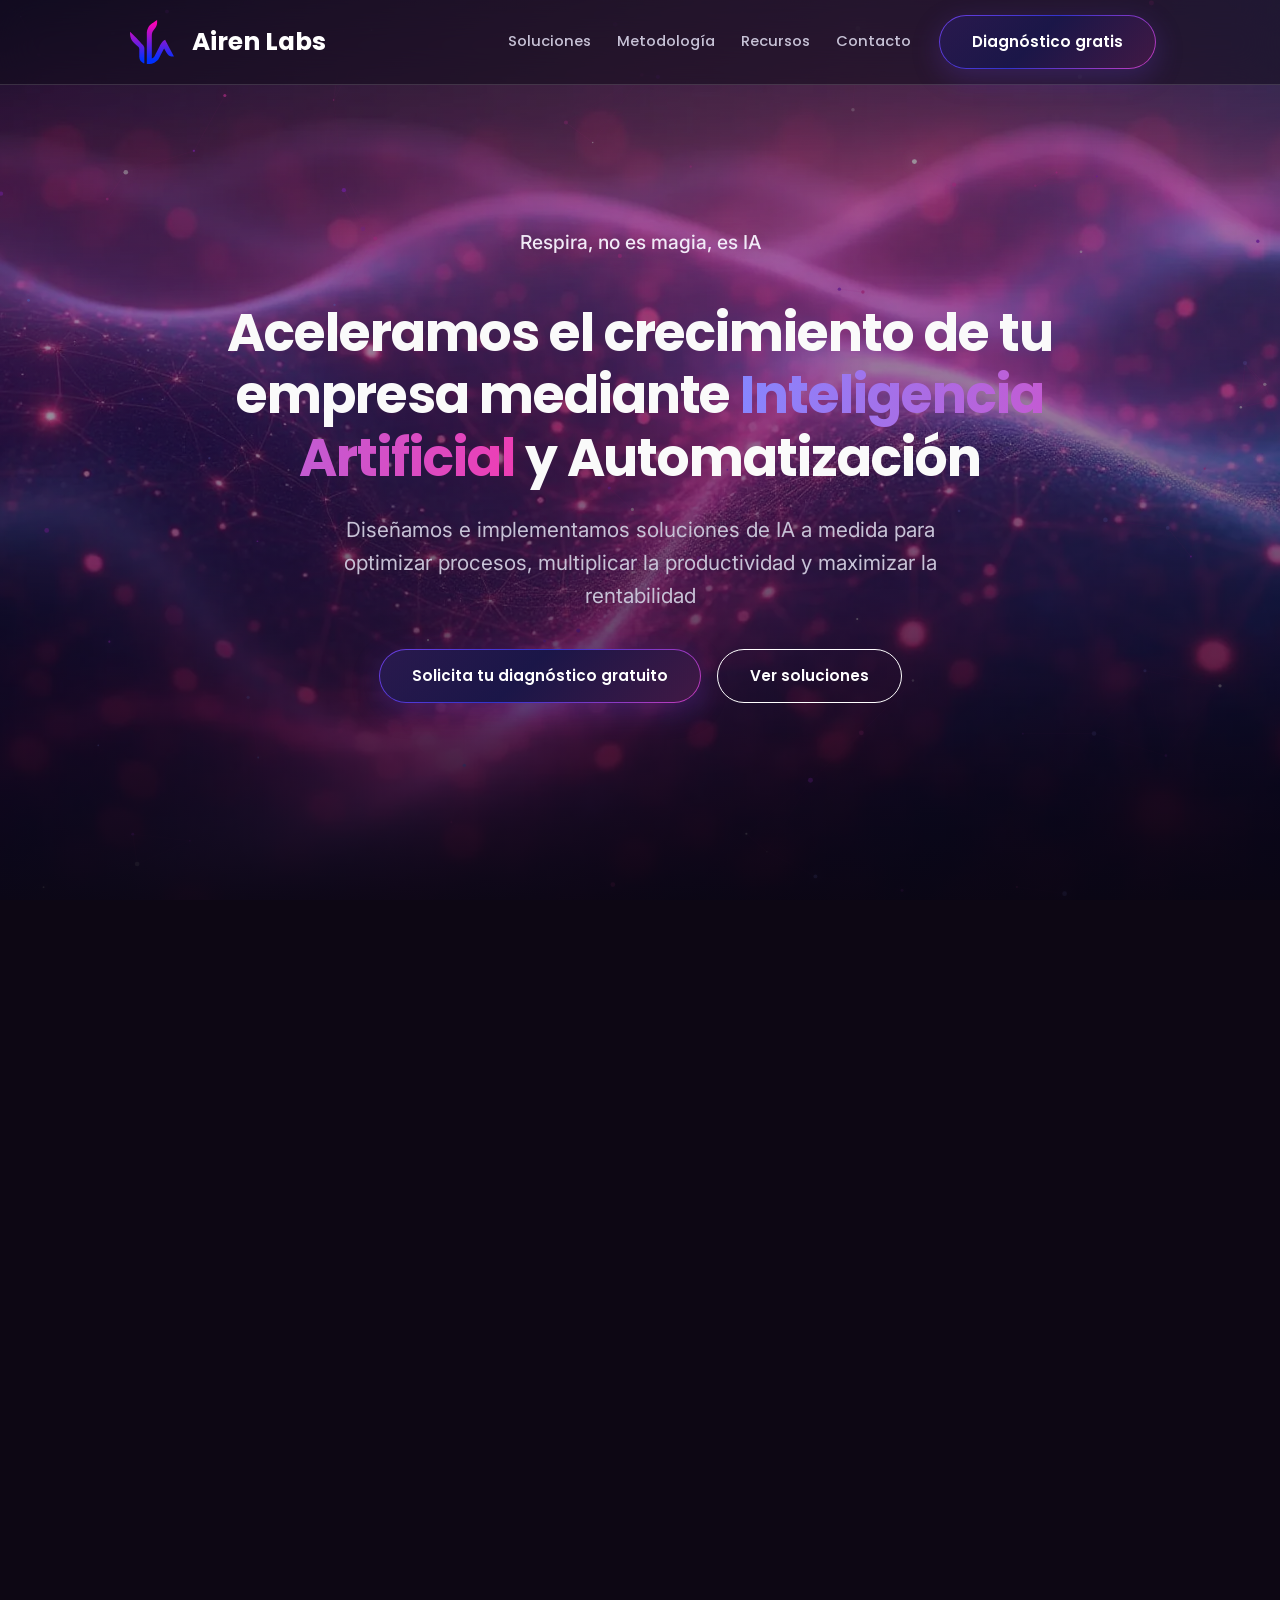
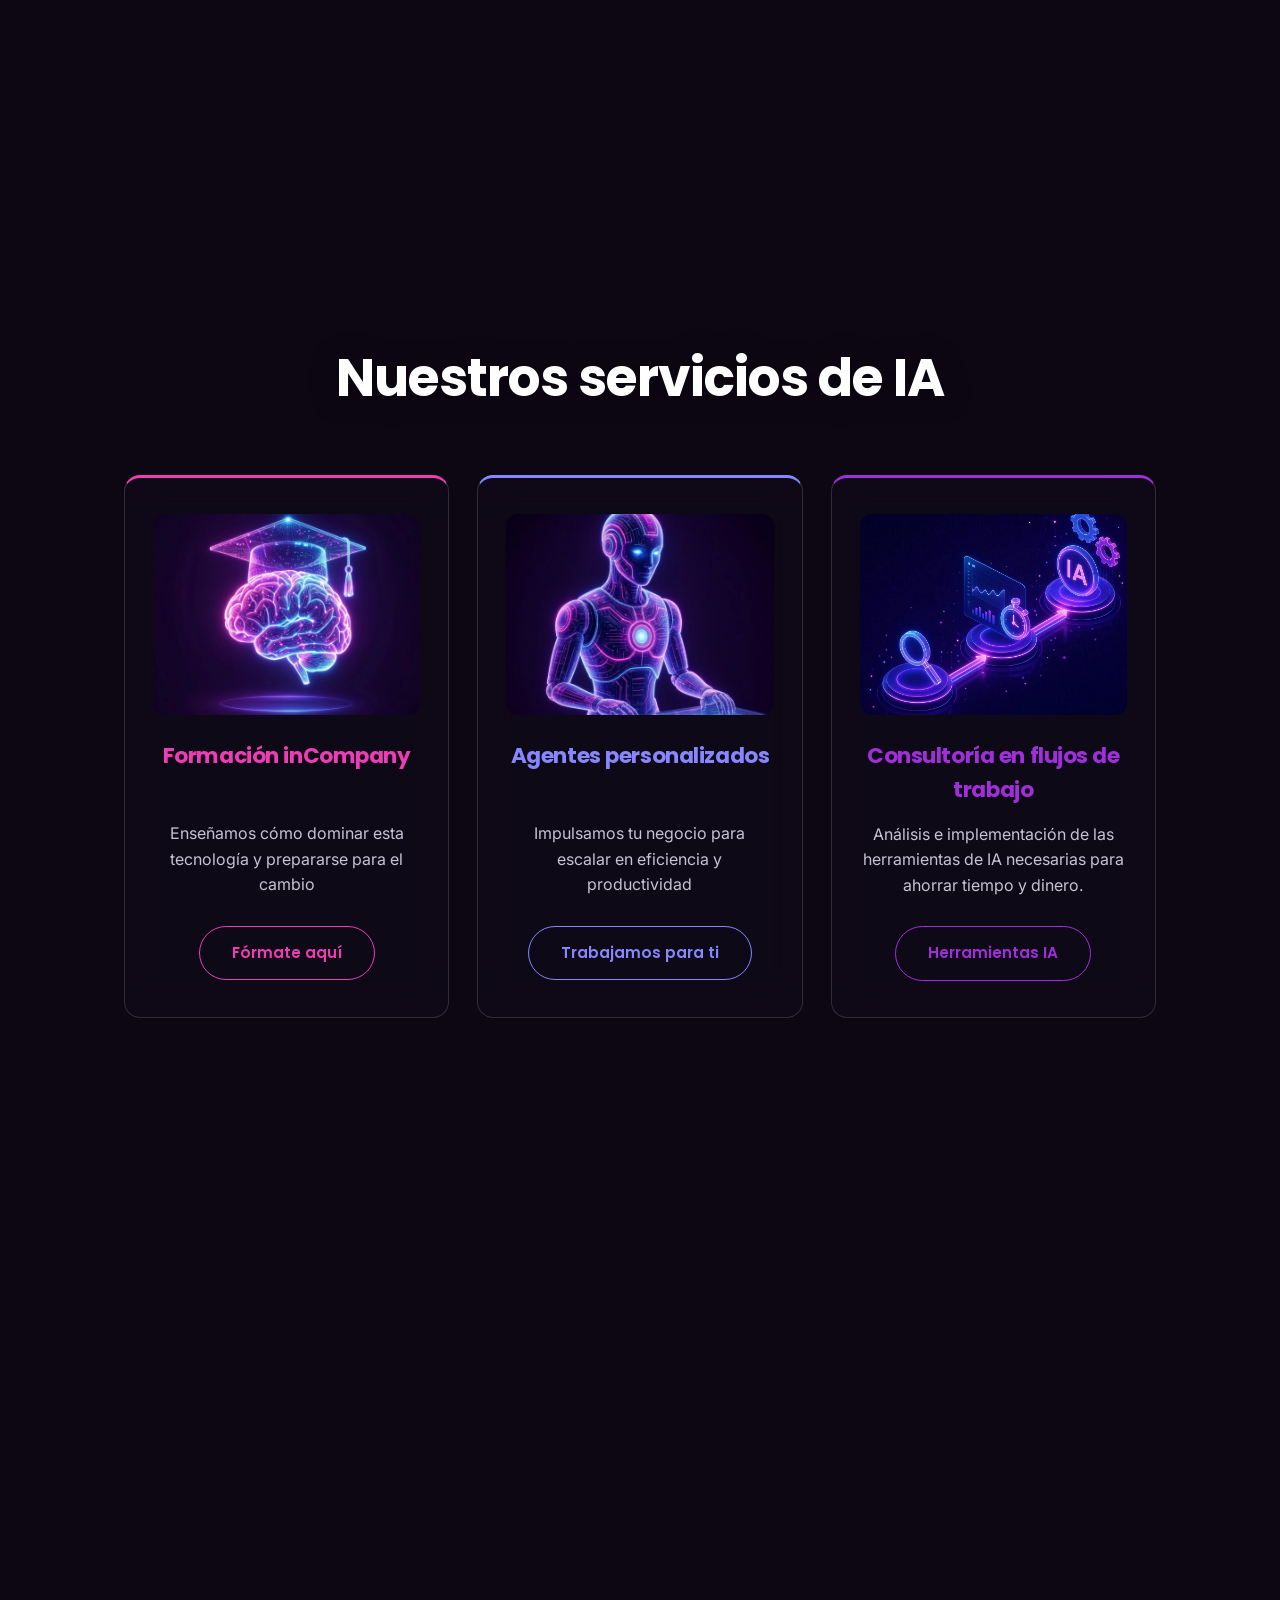
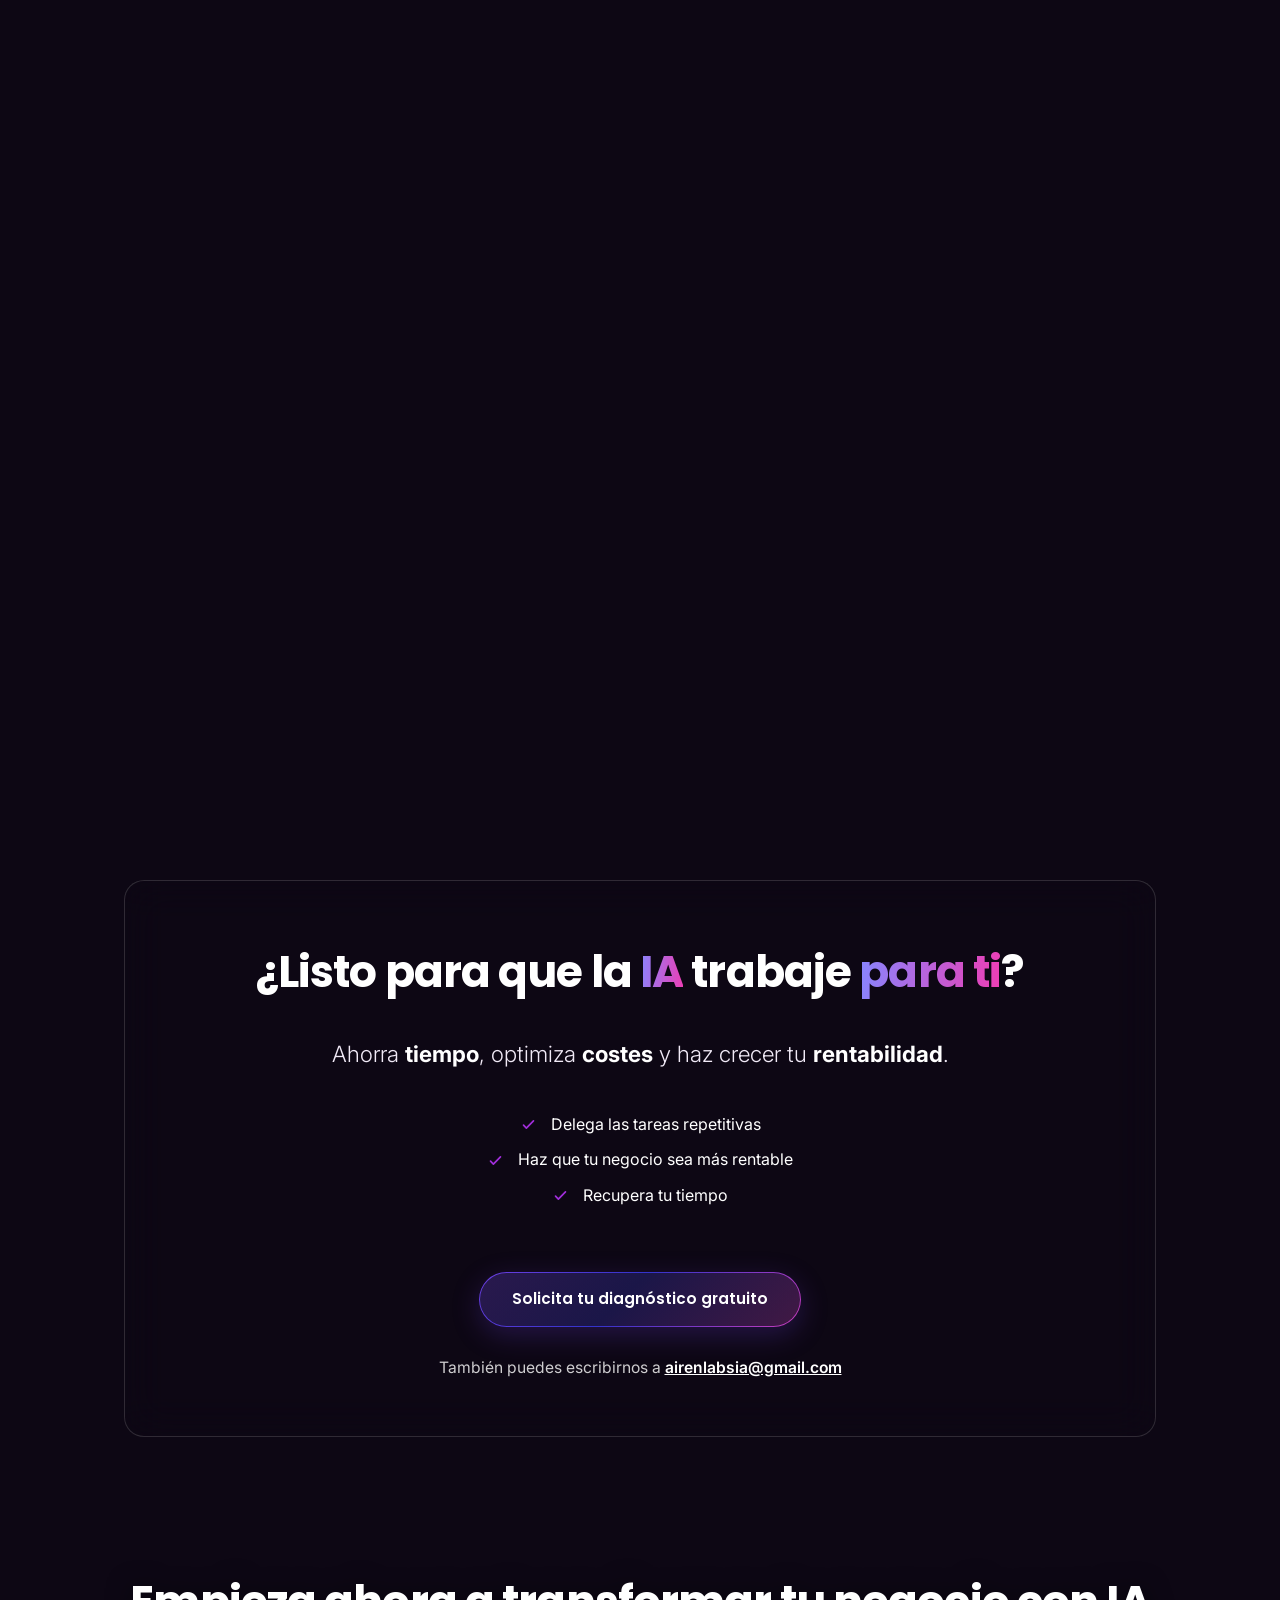
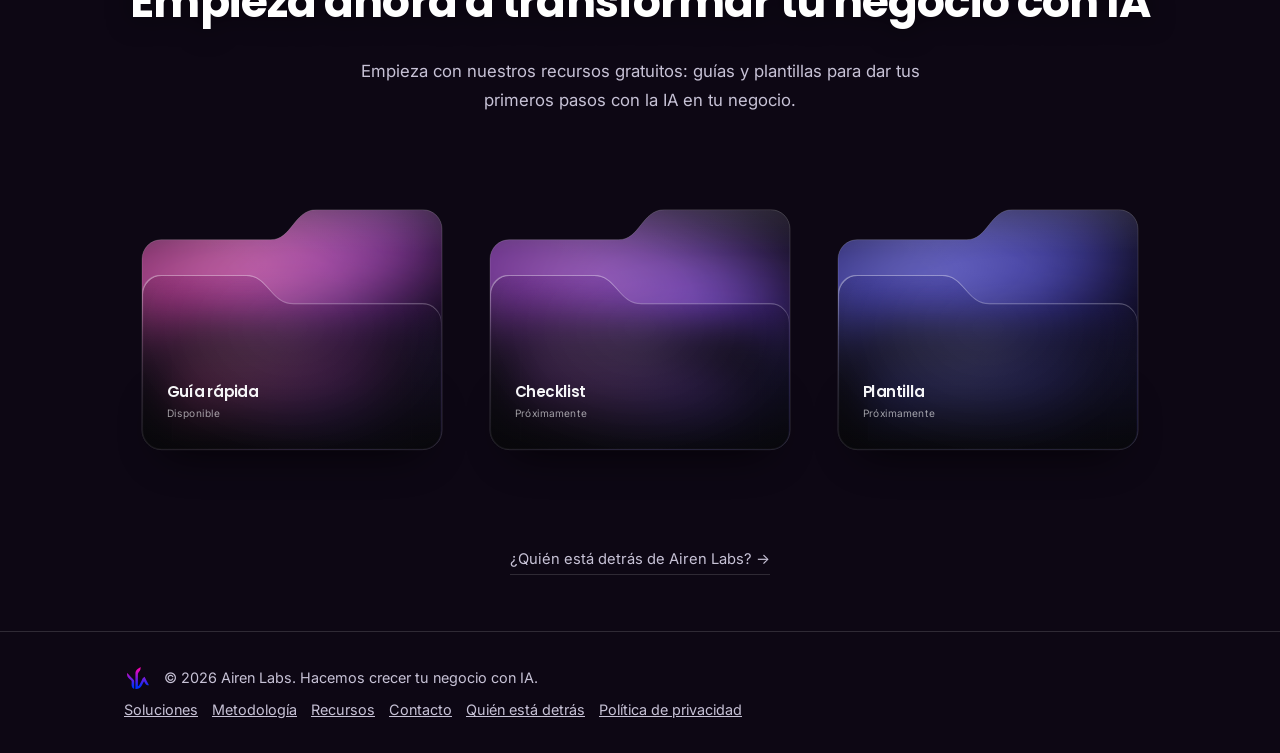
==== commit 2fd24a6b: "Añade la página "Quién está detrás" con la historia de Airen Labs y el perfil de Irene Página indepe" ====
--- a/index.html
+++ b/index.html
@@ -298,6 +298,10 @@
   </div>
 </div>
 
+<div class="about-link-wrap">
+  <a href="quien-esta-detras.html" class="about-link">¿Quién está detrás de Airen Labs? →</a>
+</div>
+
 <footer class="footer">
   <div class="footer__inner">
     <div class="footer__brand">
@@ -309,6 +313,7 @@
       <a href="#metodologia">Metodología</a>
       <a href="#recursos">Recursos</a>
       <a href="mailto:airenlabsia@gmail.com">Contacto</a>
+      <a href="quien-esta-detras.html">Quién está detrás</a>
       <a href="/privacidad">Política de privacidad</a>
     </nav>
   </div>
--- a/styles.css
+++ b/styles.css
@@ -1 +1,26 @@
-:root{--background:#0d0714;--card:#1B1B22;--muted:#2E2E38;--muted-foreground:#C7C2D6;--foreground:#FAFAFA;--border:rgba(250,250,250,0.14);--primary:#EE3DB4;--secondary:#3333CC;--accent:#A12EDB;--secondary-text:#8686FF;--gradient-primary:linear-gradient(135deg,#6C3FE0,#3333CC 45%,#C93DBE);--gradient-secondary:linear-gradient(135deg,#3333CC,#A12EDB);--gradient-text:linear-gradient(95deg,#8686FF,#EE3DB4);--glass:rgba(18,12,26,0.55);--glass-strong:rgba(18,12,26,0.74);--font-heading:'Poppins',Arial,sans-serif;--font-body:'Inter',Arial,sans-serif}*{box-sizing:border-box;margin:0;padding:0}html{scroll-behavior:smooth;scroll-padding-top:88px}body{background:var(--background);color:var(--foreground);font-family:var(--font-body);line-height:1.6;-webkit-font-smoothing:antialiased;overflow-x:hidden}h1,h2,h3{font-family:var(--font-heading);font-weight:700;letter-spacing:-0.02em}.container{max-width:1080px;margin:0 auto;padding:0 24px}.center{text-align:center}.gradient-text{background:var(--gradient-text);-webkit-background-clip:text;background-clip:text;color:transparent}.heading-solid{color:#fff;text-shadow:0 2px 24px rgba(0,0,0,.55)}.bg-scene{position:fixed;inset:0;z-index:-1;overflow:hidden;background:#0a0612 url('imagenes%20web/hero-bg.webp') center center / cover no-repeat}#stars{position:absolute;inset:0;width:100%;height:100%}.wave{position:absolute;left:-30vw;width:170vw;filter:blur(65px);opacity:0.22;mix-blend-mode:screen;border-radius:45%;animation:waveMove 22s ease-in-out infinite alternate}.wave--1{height:42vh;top:-10vh;background:linear-gradient(100deg,#EE3DB4,#FF6FCF 45%,#A12EDB);transform:rotate(-7deg)}.wave--2{height:48vh;top:26vh;background:linear-gradient(100deg,#A12EDB,#6C3FE0 40%,#3333CC);transform:rotate(5deg);animation-delay:-7s}.wave--3{height:56vh;bottom:-16vh;background:linear-gradient(100deg,#3333CC,#1b1a5c 60%,transparent);transform:rotate(-4deg);animation-delay:-14s;opacity:0.18}@keyframes waveMove{0%{transform:translate(0,0) rotate(-6deg)}50%{transform:translate(3vw,-2vh) rotate(-2deg)}100%{transform:translate(-2vw,2vh) rotate(-8deg)}}.bg-fade{position:absolute;inset:0;background:linear-gradient(to bottom,rgba(10,6,18,0.35) 0%,rgba(10,6,18,0.42) 45%,rgba(10,6,18,0.68) 80%,rgba(10,6,18,0.92) 100%)}@media (prefers-reduced-motion:reduce){.wave{animation:none}}.site-header{position:fixed;top:0;left:0;right:0;z-index:40;background:var(--glass);backdrop-filter:blur(20px);-webkit-backdrop-filter:blur(20px);border-bottom:1px solid var(--border)}.site-header__inner{display:flex;align-items:center;gap:28px;padding:14px 24px}.site-header__brand{display:flex;align-items:center;gap:12px;font-family:var(--font-heading);font-weight:700;font-size:1.55rem;color:#fff;text-decoration:none;margin-right:auto}.site-header__logo{width:56px;height:auto}.site-header__nav{display:flex;align-items:center;gap:26px}.site-header__nav a{font-family:var(--font-heading);font-weight:500;font-size:.92rem;color:var(--muted-foreground);text-decoration:none;transition:color .2s ease}.site-header__nav a:hover{color:#fff}.site-header__cta{padding:10px 22px;font-size:.88rem;flex-shrink:0}.site-header__toggle{display:none;flex-direction:column;justify-content:center;gap:5px;width:34px;height:34px;background:none;border:none;cursor:pointer;flex-shrink:0}.site-header__toggle span{display:block;width:100%;height:2px;background:#fff;border-radius:2px;transition:transform .2s ease,opacity .2s ease}.site-header__toggle[aria-expanded="true"] span:nth-child(1){transform:translateY(7px) rotate(45deg)}.site-header__toggle[aria-expanded="true"] span:nth-child(2){opacity:0}.site-header__toggle[aria-expanded="true"] span:nth-child(3){transform:translateY(-7px) rotate(-45deg)}@media (max-width:860px){.site-header__nav{position:absolute;top:100%;left:0;right:0;flex-direction:column;align-items:flex-start;gap:4px;padding:12px 24px 18px;background:rgba(13,8,20,.96);backdrop-filter:blur(20px);-webkit-backdrop-filter:blur(20px);border-bottom:1px solid var(--border);display:none}.site-header__nav.is-open{display:flex}.site-header__nav a{padding:10px 0;width:100%}.site-header__inner .site-header__cta{display:none}.site-header__toggle{display:flex}}.hero{position:relative;min-height:100vh;display:flex;align-items:center;justify-content:center;text-align:center;padding:90px 24px 60px}.hero__content{position:relative;z-index:1}.hero__ctas{display:flex;gap:16px;justify-content:center;flex-wrap:wrap;margin-top:2.25rem}.hero__subtitle{font-size:clamp(1rem,2vw,1.2rem);color:#F1EAF7;font-weight:500;text-shadow:0 2px 20px rgba(0,0,0,.4);margin-bottom:2.75rem}.hero__headline{font-size:clamp(2rem,4.2vw,3.25rem);font-weight:700;line-height:1.2;max-width:850px;margin:0 auto 1.5rem;color:#FAFAFA;text-wrap:balance}.hero__lead{font-size:clamp(1.05rem,2.1vw,1.3rem);font-weight:400;line-height:1.6;color:var(--muted-foreground);max-width:620px;margin:0 auto;text-shadow:0 2px 20px rgba(0,0,0,.4)}@media (max-width:600px){.hero{min-height:auto;padding:110px 24px 64px}}.value{padding:96px 0}.value h2{font-size:clamp(1.9rem,4vw,2.75rem);margin-bottom:3.5rem}@media (max-width:600px){.value{padding:56px 0 72px}.value h2{margin-bottom:2.25rem}}.value__subheading{font-size:clamp(1.5rem,3vw,2.1rem);color:#fff;margin:5rem 0 3rem}.value__list{position:relative;list-style:none;max-width:620px;margin:0 auto 3.5rem}.value__icon{display:inline-flex;align-items:center;justify-content:center;width:42px;height:42px;border-radius:12px;background:color-mix(in srgb,var(--icon-color) 32%,transparent);color:var(--icon-color);flex-shrink:0}.value__icon svg{width:22px;height:22px}.value__icon--check{width:auto;height:auto;border-radius:0;background:none;color:var(--icon-color)}.value__icon--check svg{width:17px;height:17px}.pillars{list-style:none;display:flex;gap:16px;max-width:980px;height:420px;margin:0 auto 3.5rem}.pillars__item{position:relative;flex:1;min-width:0;overflow:hidden;border-radius:20px;padding:28px 24px;background:var(--card-img) center/cover no-repeat,var(--card-color);cursor:pointer;transition:flex .55s cubic-bezier(.4,0,.2,1)}.pillars__item:hover,.pillars__item:focus-within,.pillars__item:focus-visible{flex:2.6}.pillars__item:focus-visible{outline:2px solid var(--card-color);outline-offset:-2px}.pillars__item::before{content:"";position:absolute;inset:0;background:linear-gradient(to top,color-mix(in srgb,var(--card-color) 72%,#0d0714 28%) 0%,color-mix(in srgb,var(--card-color) 50%,transparent) 62%,rgba(10,6,18,.3) 100%);opacity:1;transition:background .4s ease,opacity .4s ease}.pillars__item:hover::before,.pillars__item:focus-within::before{opacity:1;background:linear-gradient(to top,color-mix(in srgb,var(--card-color) 72%,#0d0714 28%) 0%,color-mix(in srgb,var(--card-color) 50%,transparent) 62%,rgba(10,6,18,.3) 100%)}.pillars__collapsed{position:relative;z-index:1;height:100%;display:flex;flex-direction:column;justify-content:space-between;transition:opacity .25s ease}.pillars__item:hover .pillars__collapsed,.pillars__item:focus-within .pillars__collapsed{opacity:0}.pillars__num{font-family:var(--font-heading);font-weight:700;font-size:.9rem;color:rgba(255,255,255,.8)}.pillars__label{writing-mode:vertical-rl;transform:rotate(180deg);align-self:flex-start;font-family:var(--font-heading);font-weight:700;font-size:1.2rem;color:#fff;white-space:nowrap}.pillars__expanded{position:absolute;inset:0;z-index:1;padding:28px 26px;display:flex;flex-direction:column;justify-content:flex-end;gap:10px;opacity:0;transform:translateX(16px);transition:opacity .35s ease .08s,transform .35s ease .08s;pointer-events:none}.pillars__item:hover .pillars__expanded,.pillars__item:focus-within .pillars__expanded{opacity:1;transform:translateX(0);pointer-events:auto}.pillars__icon{display:inline-flex;align-items:center;justify-content:center;width:44px;height:44px;margin-bottom:.5rem;border-radius:12px;background:rgba(255,255,255,.2);color:#fff}.pillars__icon svg{width:22px;height:22px}.pillars__eyebrow{font-family:var(--font-body);font-weight:600;font-size:.78rem;letter-spacing:.06em;text-transform:uppercase;color:rgba(255,255,255,.85)}.pillars__heading{font-size:1.4rem;color:#fff;margin:0}.pillars__desc{font-family:var(--font-body);font-size:.95rem;line-height:1.5;color:rgba(255,255,255,.92)}.pillars__tags{display:flex;flex-wrap:wrap;gap:8px;margin-top:4px}.pillars__tags span{font-family:var(--font-body);font-size:.8rem;font-weight:500;color:#fff;padding:4px 12px;border:1px solid rgba(255,255,255,.45);border-radius:999px;white-space:nowrap}@media (max-width:860px){.pillars{flex-direction:column;height:auto}.pillars__item{flex:none!important;padding:26px 22px}.pillars__item::before{background:linear-gradient(to top,color-mix(in srgb,var(--card-color) 72%,#0d0714 28%) 0%,color-mix(in srgb,var(--card-color) 50%,transparent) 62%,rgba(10,6,18,.3) 100%)}.pillars__collapsed{display:none}.pillars__expanded{position:static;opacity:1;transform:none;pointer-events:auto}}.closing-card{position:relative;max-width:980px;margin:0 auto;padding:22px 48px;border-radius:16px;border:1px solid var(--border);background:rgba(18,12,26,0.28);backdrop-filter:blur(10px);-webkit-backdrop-filter:blur(10px);text-align:center;overflow:hidden}.closing-card::before{content:"";position:absolute;inset:0;background:linear-gradient(90deg,rgba(238,61,180,.16),rgba(161,46,219,.1) 45%,transparent 75%);pointer-events:none}.closing-card p{position:relative;margin:0;font-family:var(--font-heading);font-weight:500;font-size:clamp(1.05rem,1.7vw,1.3rem);line-height:1.6;color:var(--foreground);letter-spacing:-0.01em}.closing-card .hl{font-weight:700;color:#fff}@media (max-width:600px){.closing-card{max-width:100%;padding:16px 20px}}.diagram{padding:96px 0}.diagram h2{font-size:clamp(1.9rem,4vw,2.75rem);margin-bottom:3rem}.diagram__flow{position:relative;padding-top:8px}.diagram__hline{position:absolute;top:24px;left:6%;right:6%;height:2px;background:rgba(250,250,250,.14)}.diagram__beam{position:absolute;top:20px;width:10px;height:10px;border-radius:50%;background:#fff;box-shadow:0 0 6px rgba(255,255,255,.9),0 0 16px rgba(255,255,255,.55);animation:diagramBeam 6s linear infinite}@keyframes diagramBeam{0%{left:6%;opacity:0}6%{opacity:1}94%{opacity:1}100%{left:94%;opacity:0}}@media (prefers-reduced-motion:reduce){.diagram__beam{animation:none;opacity:0}}.diagram__steps{position:relative;z-index:1;display:grid;grid-template-columns:repeat(4,1fr);gap:14px}.step{text-align:center}.step__node{width:48px;height:48px;margin:0 auto 16px;border-radius:50%;background:var(--background);border:2px solid var(--step-color);display:flex;align-items:center;justify-content:center;color:var(--step-color)}.step__node svg{width:22px;height:22px}.step h3{font-size:1.05rem;color:#fff;margin-bottom:6px}.step p{font-size:.85rem;color:var(--muted-foreground);line-height:1.5}@media (max-width:720px){.diagram__steps{grid-template-columns:1fr;gap:32px}.diagram__hline,.diagram__beam{display:none}}.cards{display:grid;grid-template-columns:repeat(3,1fr);gap:28px}.card{background:var(--glass);backdrop-filter:blur(20px);-webkit-backdrop-filter:blur(20px);border:1px solid var(--border);border-radius:16px;padding:36px 28px;text-align:center;transition:transform .25s ease,border-color .25s ease,background .25s ease}.card:hover{transform:translateY(-4px);border-color:var(--icon-color);background:var(--glass-strong)}.card__media{width:100%;aspect-ratio:4/3;border-radius:12px;overflow:hidden;margin-bottom:1.5rem;background:var(--muted)}.card__media img{width:100%;height:100%;object-fit:cover;display:block}.card__icon{display:inline-flex;align-items:center;justify-content:center;width:52px;height:52px;border-radius:14px;background:color-mix(in srgb,var(--icon-color) 16%,transparent);color:var(--icon-color);margin-bottom:1.25rem}.card__icon svg{width:26px;height:26px}.card h3{font-size:1.25rem;margin-bottom:.75rem;color:#fff}.card p{color:var(--muted-foreground);font-size:.98rem}.showcase{padding:96px 0 48px}.showcase h2{font-size:clamp(1.9rem,4vw,2.75rem);margin-bottom:3.5rem}.services{padding:96px 0}.services h2{font-size:clamp(2.25rem,5vw,3.25rem);margin-bottom:3.5rem}.service{display:block;color:inherit;text-decoration:none;cursor:pointer;background:var(--glass);backdrop-filter:blur(20px);-webkit-backdrop-filter:blur(20px);border:1px solid var(--border);border-top:3px solid var(--accent-color);border-radius:16px;padding:36px 28px;text-align:center;transition:transform .25s ease,background .25s ease}.service:hover{transform:translateY(-4px);background:var(--glass-strong)}.service h3{font-size:1.35rem;color:var(--accent-color);margin-bottom:.85rem;min-height:4.3rem}.service p{color:var(--muted-foreground);margin-bottom:1.75rem;min-height:3.2em}.btn{display:inline-block;font-family:var(--font-heading);font-weight:600;font-size:.95rem;border-radius:999px;padding:14px 32px;cursor:pointer;border:none;text-decoration:none;transition:transform .2s ease,box-shadow .2s ease}.btn[hidden]{display:none}.btn:hover{transform:translateY(-2px)}.btn--primary{color:#fff;border:1.5px solid transparent;background-image:linear-gradient(var(--glass-strong),var(--glass-strong)),var(--gradient-primary);background-origin:border-box;background-clip:padding-box,border-box;backdrop-filter:blur(10px);-webkit-backdrop-filter:blur(10px);box-shadow:0 8px 28px rgba(108,63,224,.25)}.btn--primary:hover{box-shadow:0 0 30px rgba(161,46,219,.45)}.btn--outline{background:transparent;border:1.5px solid var(--accent-color);color:var(--accent-color)}.btn--outline:hover{background:color-mix(in srgb,var(--accent-color) 18%,transparent)}.cta{padding:120px 0 130px;text-align:center;position:relative}.cta__card{max-width:1080px;margin:0 auto;background:rgba(18,12,26,0.18);backdrop-filter:blur(20px);-webkit-backdrop-filter:blur(20px);border:1px solid var(--border);border-radius:20px;padding:56px 44px}.cta h2{font-size:clamp(1.9rem,4vw,2.75rem);margin-bottom:1.75rem;color:#fff}.cta__subtitle{font-size:clamp(1.1rem,2.5vw,1.4rem);font-weight:300;color:#F1EAF7;margin-bottom:2.5rem}.cta__subtitle strong{font-weight:700;color:#fff}.value__list--cta li{display:flex;align-items:center;justify-content:center;gap:14px;color:#fff}.value__list--cta li:not(:last-child){margin-bottom:10px}.marker-underline{position:relative;white-space:nowrap}.marker-underline::after{content:"";position:absolute;left:-10%;right:-10%;bottom:-0.5em;height:0.55em;background-image:url("data:image/svg+xml;utf8,<svg xmlns='http://www.w3.org/2000/svg' viewBox='0 0 240 60' preserveAspectRatio='none'><path d='M6,34 C60,14 150,10 224,16 L232,34 C168,50 70,52 6,34 Z' fill='white'/></svg>");background-repeat:no-repeat;background-size:100% 100%;opacity:0.92;filter:drop-shadow(0 1px 1px rgba(0,0,0,.15));z-index:-1}.cta .btn--primary{margin-top:.5rem}.cta__email{margin-top:1.75rem;color:rgba(255,255,255,.8);font-size:.98rem}.cta__email a{color:#fff;font-weight:600;text-decoration:underline}.cta__note{margin-top:.75rem;color:rgba(255,255,255,.6);font-size:.85rem}.footer{padding:32px 0;color:var(--muted-foreground);font-size:.9rem;border-top:1px solid var(--border)}.footer__inner{max-width:1080px;margin:0 auto;padding:0 24px;display:flex;align-items:center;justify-content:space-between;flex-wrap:wrap;gap:18px 28px}.footer__brand{display:flex;align-items:center;gap:12px}.footer__logo{width:28px;height:auto;flex-shrink:0}.footer__links{display:flex;flex-wrap:wrap;gap:8px 22px}.footer__links a{color:var(--muted-foreground);text-decoration:none;transition:color .2s ease}.footer__links a:hover{color:#fff}@media (max-width:620px){.footer__inner{flex-direction:column;text-align:center;justify-content:center}.footer__links{justify-content:center}}.reveal{opacity:0;transform:translateY(24px);transition:opacity .7s ease,transform .7s ease}.reveal.is-visible{opacity:1;transform:translateY(0)}@media (max-width:860px){.cards{grid-template-columns:1fr}}.back-link{position:relative;z-index:1;display:inline-block;margin:24px 0 0 24px;font-family:var(--font-heading);font-weight:600;font-size:.9rem;color:var(--foreground);text-decoration:none;opacity:.85;transition:opacity .2s ease}.back-link:hover{opacity:1}.page-hero{padding:32px 0 80px}.page-hero__grid{display:grid;grid-template-columns:280px 1fr;gap:48px;align-items:center}.page-hero__media{border-radius:16px;overflow:hidden;aspect-ratio:4/3}.page-hero__media img{width:100%;height:100%;object-fit:cover;display:block}.page-hero__text h1{font-size:clamp(2.2rem,4.5vw,3.25rem);margin-bottom:1rem}.page-hero__lead{font-size:1.15rem;color:var(--muted-foreground);line-height:1.7;max-width:520px}@media (max-width:720px){.page-hero__grid{grid-template-columns:1fr;text-align:center}.page-hero__media{max-width:320px;margin:0 auto}.page-hero__lead{margin:0 auto}}.training{padding:0 0 96px}.training .card{text-align:left}.training .card h3{margin-bottom:.75rem}.resources{padding:0 0 96px}.resources h2{font-size:clamp(1.9rem,4vw,2.75rem);margin-bottom:1.25rem}.resources__intro{max-width:600px;margin:0 auto 2.5rem;text-align:center;color:var(--muted-foreground);font-size:1.05rem;line-height:1.7}.resources__form{max-width:560px;margin:0 auto;display:flex;flex-wrap:wrap;gap:16px;align-items:flex-start;background:var(--glass);backdrop-filter:blur(20px);-webkit-backdrop-filter:blur(20px);border:1px solid var(--border);border-radius:18px;padding:28px}.resources__field{flex:1 1 200px;display:flex;flex-direction:column;gap:6px}.resources__field label{font-size:.85rem;color:var(--muted-foreground);font-weight:500}.resources__field input{background:rgba(255,255,255,.06);border:1px solid var(--border);border-radius:10px;padding:12px 14px;color:#fff;font-family:var(--font-body);font-size:.95rem}.resources__field input:focus{outline:none;border-color:var(--primary)}.resources__error{display:none;font-size:.8rem;color:#EF4444}.resources__form .btn{flex:1 1 100%;align-self:stretch}.resources__note{max-width:560px;margin:14px auto 0;text-align:center;font-size:.82rem;color:var(--muted-foreground);opacity:.75}.resources__folders{max-width:1080px;margin:3rem auto 0;display:flex;flex-wrap:wrap;justify-content:center;align-items:flex-end;gap:2.5rem 3rem}.resources__list{max-width:680px;margin:2.5rem auto 0;display:flex;flex-direction:column;gap:14px}.resource{display:flex;align-items:center;gap:16px;width:100%;background:var(--glass);border:1px solid var(--border);border-radius:14px;padding:20px 22px;font-family:inherit;text-align:left;cursor:pointer;transition:border-color .2s ease,background .2s ease}button.resource:hover,button.resource:focus-visible{border-color:var(--primary);background:var(--glass-strong)}.resource__icon{width:40px;height:40px;flex-shrink:0;border-radius:10px;display:flex;align-items:center;justify-content:center;background:color-mix(in srgb,var(--icon-color) 22%,transparent);color:var(--icon-color)}.resource__icon svg{width:20px;height:20px}.resource__body{flex:1}.resource__body h3{font-size:1.05rem;color:#fff;margin-bottom:4px}.resource__body p{font-size:.9rem;color:var(--muted-foreground)}.resource__status{flex-shrink:0;font-size:.78rem;font-weight:600;font-family:var(--font-heading);color:var(--muted-foreground);background:rgba(255,255,255,.06);border:1px solid var(--border);border-radius:999px;padding:6px 14px}.resource__status--ready{color:#fff;background:rgba(238,61,180,.18);border-color:rgba(238,61,180,.5)}.resources__thanks{max-width:560px;margin:2rem auto 0;text-align:center;background:rgba(238,61,180,.1);border:1px solid rgba(238,61,180,.35);border-radius:14px;padding:20px 24px;color:#fff}.resources__thanks .btn{margin-top:14px}@media (max-width:520px){.resource{flex-wrap:wrap;text-align:center;justify-content:center}.resource__body{flex:1 1 100%}}.modal{position:fixed;inset:0;z-index:100;display:flex;align-items:center;justify-content:center;padding:24px}.modal[hidden]{display:none}.modal__backdrop{position:absolute;inset:0;background:rgba(8,5,14,.72);backdrop-filter:blur(4px);-webkit-backdrop-filter:blur(4px)}.modal__dialog{position:relative;width:100%;max-width:460px;max-height:90vh;overflow-y:auto;background:var(--glass-strong);backdrop-filter:blur(20px);-webkit-backdrop-filter:blur(20px);border:1px solid var(--border);border-radius:18px;padding:36px 32px}.modal__close{position:absolute;top:14px;right:14px;width:32px;height:32px;display:flex;align-items:center;justify-content:center;background:rgba(255,255,255,.06);border:1px solid var(--border);border-radius:50%;color:var(--foreground);font-size:1.3rem;line-height:1;cursor:pointer}.modal__close:hover{background:rgba(255,255,255,.12)}#resourceModalTitle{font-size:1.4rem;margin-bottom:.5rem;padding-right:28px}.modal__resource-name{color:var(--muted-foreground);font-size:.95rem;margin-bottom:1rem}.modal .resources__note{max-width:none;margin:0 0 1.5rem}.modal .resources__form{max-width:none;padding:0;border:none;background:none;backdrop-filter:none}.modal .resources__thanks{max-width:none;margin:0}.diag{padding:120px 0 100px;min-height:70vh}.diag__welcome{max-width:640px;margin:0 auto;text-align:center;background:var(--glass);backdrop-filter:blur(20px);-webkit-backdrop-filter:blur(20px);border:1px solid var(--border);border-radius:20px;padding:56px 44px}.diag__welcome-logo{width:56px;height:auto;margin:0 auto 1.25rem}.diag__welcome h1{font-size:clamp(1.6rem,4vw,2.6rem);margin-bottom:1.25rem;color:#fff}.diag__nowrap{white-space:nowrap}.diag__welcome p{color:var(--muted-foreground);font-size:1.05rem;margin-bottom:1rem;line-height:1.7}.diag__welcome .btn{margin-top:1.5rem}.diag__progress{max-width:640px;margin:0 auto 28px}.diag__progress-meta{font-size:.8rem;color:var(--muted-foreground);margin-bottom:8px}.diag__progress-track{height:8px;border-radius:999px;background:rgba(255,255,255,.08);overflow:hidden}.diag__progress-fill{height:100%;width:0;background:var(--gradient-primary);border-radius:999px;transition:width .35s ease}.diag__stage{max-width:640px;margin:0 auto;background:var(--glass);backdrop-filter:blur(20px);-webkit-backdrop-filter:blur(20px);border:1px solid var(--border);border-radius:20px;padding:44px 36px;animation:diagFade .35s ease}@keyframes diagFade{from{opacity:0;transform:translateY(8px)}to{opacity:1;transform:translateY(0)}}@media (prefers-reduced-motion:reduce){.diag__stage{animation:none}}.diag__title{font-size:clamp(1.3rem,3vw,1.7rem);color:#fff;margin-bottom:.5rem;font-family:var(--font-heading);font-weight:700;outline:none}.diag__help{color:var(--muted-foreground);font-size:.9rem;margin-bottom:1.5rem}.diag__error{display:none;color:#EF4444;font-size:.85rem;margin:.4rem 0 0}.diag__error.is-visible{display:block}.diag__banner{display:none;background:rgba(239,68,68,.12);border:1px solid rgba(239,68,68,.4);color:#fff;border-radius:12px;padding:14px 18px;font-size:.9rem;margin-bottom:1.5rem}.diag__banner.is-visible{display:block}.diag__options{display:flex;flex-direction:column;gap:12px;margin-bottom:.5rem}.diag__option{display:flex;align-items:center;gap:14px;text-align:left;width:100%;min-height:56px;background:rgba(255,255,255,.04);border:1.5px solid var(--border);border-radius:14px;padding:14px 18px;color:#fff;font-family:var(--font-body);font-size:.98rem;font-weight:500;cursor:pointer;transition:border-color .2s ease,background .2s ease}.diag__option:hover{border-color:var(--primary);background:rgba(255,255,255,.07)}.diag__option:focus-visible{outline:2px solid var(--primary);outline-offset:2px}.diag__option.is-selected{border-color:var(--primary);background:color-mix(in srgb,var(--primary) 18%,transparent)}.diag__option.is-disabled{opacity:.4;cursor:not-allowed}.diag__option-check{flex-shrink:0;width:22px;height:22px;border-radius:7px;border:1.5px solid var(--border);display:flex;align-items:center;justify-content:center;transition:border-color .2s ease,background .2s ease}.diag__option--single .diag__option-check{border-radius:50%}.diag__option.is-selected .diag__option-check{border-color:var(--primary);background:var(--gradient-primary)}.diag__option-check svg{width:13px;height:13px;opacity:0;transition:opacity .15s ease;color:#fff}.diag__option.is-selected .diag__option-check svg{opacity:1}.diag__field{display:flex;flex-direction:column;gap:8px;margin-bottom:.5rem}.diag__field label{font-size:.85rem;color:var(--muted-foreground);font-weight:500}.diag__select,.diag__textarea,.diag__input{background:rgba(255,255,255,.06);border:1px solid var(--border);border-radius:10px;padding:14px 16px;color:#fff;font-family:var(--font-body);font-size:.98rem;width:100%}.diag__select:focus,.diag__textarea:focus,.diag__input:focus{outline:none;border-color:var(--primary)}.diag__textarea{min-height:140px;resize:vertical}.diag__charcount{text-align:right;font-size:.78rem;color:var(--muted-foreground)}.diag__contact-grid{display:grid;grid-template-columns:1fr 1fr;gap:18px;margin-bottom:1.25rem}@media (max-width:560px){.diag__contact-grid{grid-template-columns:1fr}}.diag__trap{position:absolute;left:-9999px;width:1px;height:1px;overflow:hidden}.diag__checkbox{display:flex;gap:12px;align-items:flex-start;margin-bottom:1rem;font-size:.88rem;color:var(--muted-foreground);line-height:1.55;cursor:pointer}.diag__checkbox input{margin-top:3px;width:18px;height:18px;flex-shrink:0;accent-color:var(--primary)}.diag__checkbox a{color:#fff;text-decoration:underline}.diag__legal{font-size:.68rem;color:var(--muted-foreground);opacity:.75;line-height:1.6;margin:1.25rem 0 1.75rem}.diag__legal strong{color:#fff;font-weight:600}.diag__legal a{color:var(--muted-foreground);text-decoration:underline}.diag__nav{display:flex;justify-content:space-between;align-items:center;gap:16px;margin-top:2rem}.diag__nav .btn:disabled{opacity:.45;cursor:not-allowed;transform:none;box-shadow:none}.diag__thanks{text-align:center}.diag__thanks h2{font-size:clamp(1.9rem,4vw,2.6rem);margin-bottom:1.25rem;color:#fff;outline:none}.diag__thanks p{color:var(--muted-foreground);font-size:1.05rem;margin-bottom:1.5rem;line-height:1.7}.diag__thanks blockquote{font-family:var(--font-heading);font-style:italic;color:#fff;font-size:clamp(.78rem,2.3vw,1.05rem);white-space:nowrap;margin-top:3.5rem}.diag__thanks cite{display:block;margin-top:.6rem;font-style:normal;color:var(--muted-foreground);font-size:.9rem;white-space:normal;text-align:right}@media (max-width:420px){.diag__thanks blockquote{white-space:normal}}@media (max-width:560px){.diag{padding:100px 0 80px}.diag__stage{padding:32px 22px}.diag__welcome{padding:40px 24px}}.legal{padding:60px 0 100px}.legal__content{max-width:760px;margin:0 auto;background:var(--glass);backdrop-filter:blur(20px);-webkit-backdrop-filter:blur(20px);border:1px solid var(--border);border-radius:20px;padding:48px 40px}.legal h1{font-size:clamp(1.8rem,4vw,2.5rem);margin-bottom:.5rem;color:#fff}.legal__updated{color:var(--muted-foreground);font-size:.85rem;margin-bottom:2rem}.legal h2{font-size:1.2rem;color:#fff;margin:2rem 0 .75rem}.legal p,.legal li{color:var(--muted-foreground);font-size:.98rem;line-height:1.75;margin-bottom:.75rem}.legal ul{padding-left:1.25rem;margin-bottom:1rem}.legal strong{color:#fff}.legal a{color:var(--secondary-text)}@media (max-width:560px){.legal__content{padding:32px 22px}}.footer__inner{flex-wrap:wrap;row-gap:6px}.footer__links{display:flex;gap:14px}.footer__links a{color:var(--muted-foreground);text-decoration:underline}.footer__links a:hover{color:#fff}+:root{--background:#0d0714;--card:#1B1B22;--muted:#2E2E38;--muted-foreground:#C7C2D6;--foreground:#FAFAFA;--border:rgba(250,250,250,0.14);--primary:#EE3DB4;--secondary:#3333CC;--accent:#A12EDB;--secondary-text:#8686FF;--gradient-primary:linear-gradient(135deg,#6C3FE0,#3333CC 45%,#C93DBE);--gradient-secondary:linear-gradient(135deg,#3333CC,#A12EDB);--gradient-text:linear-gradient(95deg,#8686FF,#EE3DB4);--glass:rgba(18,12,26,0.55);--glass-strong:rgba(18,12,26,0.74);--font-heading:'Poppins',Arial,sans-serif;--font-body:'Inter',Arial,sans-serif}*{box-sizing:border-box;margin:0;padding:0}html{scroll-behavior:smooth;scroll-padding-top:88px}body{background:var(--background);color:var(--foreground);font-family:var(--font-body);line-height:1.6;-webkit-font-smoothing:antialiased;overflow-x:hidden}h1,h2,h3{font-family:var(--font-heading);font-weight:700;letter-spacing:-0.02em}.container{max-width:1080px;margin:0 auto;padding:0 24px}.center{text-align:center}.gradient-text{background:var(--gradient-text);-webkit-background-clip:text;background-clip:text;color:transparent}.heading-solid{color:#fff;text-shadow:0 2px 24px rgba(0,0,0,.55)}.bg-scene{position:fixed;inset:0;z-index:-1;overflow:hidden;background:#0a0612 url('imagenes%20web/hero-bg.webp') center center / cover no-repeat}#stars{position:absolute;inset:0;width:100%;height:100%}.wave{position:absolute;left:-30vw;width:170vw;filter:blur(65px);opacity:0.22;mix-blend-mode:screen;border-radius:45%;animation:waveMove 22s ease-in-out infinite alternate}.wave--1{height:42vh;top:-10vh;background:linear-gradient(100deg,#EE3DB4,#FF6FCF 45%,#A12EDB);transform:rotate(-7deg)}.wave--2{height:48vh;top:26vh;background:linear-gradient(100deg,#A12EDB,#6C3FE0 40%,#3333CC);transform:rotate(5deg);animation-delay:-7s}.wave--3{height:56vh;bottom:-16vh;background:linear-gradient(100deg,#3333CC,#1b1a5c 60%,transparent);transform:rotate(-4deg);animation-delay:-14s;opacity:0.18}@keyframes waveMove{0%{transform:translate(0,0) rotate(-6deg)}50%{transform:translate(3vw,-2vh) rotate(-2deg)}100%{transform:translate(-2vw,2vh) rotate(-8deg)}}.bg-fade{position:absolute;inset:0;background:linear-gradient(to bottom,rgba(10,6,18,0.35) 0%,rgba(10,6,18,0.42) 45%,rgba(10,6,18,0.68) 80%,rgba(10,6,18,0.92) 100%)}@media (prefers-reduced-motion:reduce){.wave{animation:none}}.site-header{position:fixed;top:0;left:0;right:0;z-index:40;background:var(--glass);backdrop-filter:blur(20px);-webkit-backdrop-filter:blur(20px);border-bottom:1px solid var(--border)}.site-header__inner{display:flex;align-items:center;gap:28px;padding:14px 24px}.site-header__brand{display:flex;align-items:center;gap:12px;font-family:var(--font-heading);font-weight:700;font-size:1.55rem;color:#fff;text-decoration:none;margin-right:auto}.site-header__logo{width:56px;height:auto}.site-header__nav{display:flex;align-items:center;gap:26px}.site-header__nav a{font-family:var(--font-heading);font-weight:500;font-size:.92rem;color:var(--muted-foreground);text-decoration:none;transition:color .2s ease}.site-header__nav a:hover{color:#fff}.site-header__cta{padding:10px 22px;font-size:.88rem;flex-shrink:0}.site-header__toggle{display:none;flex-direction:column;justify-content:center;gap:5px;width:34px;height:34px;background:none;border:none;cursor:pointer;flex-shrink:0}.site-header__toggle span{display:block;width:100%;height:2px;background:#fff;border-radius:2px;transition:transform .2s ease,opacity .2s ease}.site-header__toggle[aria-expanded="true"] span:nth-child(1){transform:translateY(7px) rotate(45deg)}.site-header__toggle[aria-expanded="true"] span:nth-child(2){opacity:0}.site-header__toggle[aria-expanded="true"] span:nth-child(3){transform:translateY(-7px) rotate(-45deg)}@media (max-width:860px){.site-header__nav{position:absolute;top:100%;left:0;right:0;flex-direction:column;align-items:flex-start;gap:4px;padding:12px 24px 18px;background:rgba(13,8,20,.96);backdrop-filter:blur(20px);-webkit-backdrop-filter:blur(20px);border-bottom:1px solid var(--border);display:none}.site-header__nav.is-open{display:flex}.site-header__nav a{padding:10px 0;width:100%}.site-header__inner .site-header__cta{display:none}.site-header__toggle{display:flex}}.hero{position:relative;min-height:100vh;display:flex;align-items:center;justify-content:center;text-align:center;padding:90px 24px 60px}.hero__content{position:relative;z-index:1}.hero__ctas{display:flex;gap:16px;justify-content:center;flex-wrap:wrap;margin-top:2.25rem}.hero__subtitle{font-size:clamp(1rem,2vw,1.2rem);color:#F1EAF7;font-weight:500;text-shadow:0 2px 20px rgba(0,0,0,.4);margin-bottom:2.75rem}.hero__headline{font-size:clamp(2rem,4.2vw,3.25rem);font-weight:700;line-height:1.2;max-width:850px;margin:0 auto 1.5rem;color:#FAFAFA;text-wrap:balance}.hero__lead{font-size:clamp(1.05rem,2.1vw,1.3rem);font-weight:400;line-height:1.6;color:var(--muted-foreground);max-width:620px;margin:0 auto;text-shadow:0 2px 20px rgba(0,0,0,.4)}@media (max-width:600px){.hero{min-height:auto;padding:110px 24px 64px}}.value{padding:96px 0}.value h2{font-size:clamp(1.9rem,4vw,2.75rem);margin-bottom:3.5rem}@media (max-width:600px){.value{padding:56px 0 72px}.value h2{margin-bottom:2.25rem}}.value__subheading{font-size:clamp(1.5rem,3vw,2.1rem);color:#fff;margin:5rem 0 3rem}.value__list{position:relative;list-style:none;max-width:620px;margin:0 auto 3.5rem}.value__icon{display:inline-flex;align-items:center;justify-content:center;width:42px;height:42px;border-radius:12px;background:color-mix(in srgb,var(--icon-color) 32%,transparent);color:var(--icon-color);flex-shrink:0}.value__icon svg{width:22px;height:22px}.value__icon--check{width:auto;height:auto;border-radius:0;background:none;color:var(--icon-color)}.value__icon--check svg{width:17px;height:17px}.pillars{list-style:none;display:flex;gap:16px;max-width:980px;height:420px;margin:0 auto 3.5rem}.pillars__item{position:relative;flex:1;min-width:0;overflow:hidden;border-radius:20px;padding:28px 24px;background:var(--card-img) center/cover no-repeat,var(--card-color);cursor:pointer;transition:flex .55s cubic-bezier(.4,0,.2,1)}.pillars__item:hover,.pillars__item:focus-within,.pillars__item:focus-visible{flex:2.6}.pillars__item:focus-visible{outline:2px solid var(--card-color);outline-offset:-2px}.pillars__item::before{content:"";position:absolute;inset:0;background:linear-gradient(to top,color-mix(in srgb,var(--card-color) 72%,#0d0714 28%) 0%,color-mix(in srgb,var(--card-color) 50%,transparent) 62%,rgba(10,6,18,.3) 100%);opacity:1;transition:background .4s ease,opacity .4s ease}.pillars__item:hover::before,.pillars__item:focus-within::before{opacity:1;background:linear-gradient(to top,color-mix(in srgb,var(--card-color) 72%,#0d0714 28%) 0%,color-mix(in srgb,var(--card-color) 50%,transparent) 62%,rgba(10,6,18,.3) 100%)}.pillars__collapsed{position:relative;z-index:1;height:100%;display:flex;flex-direction:column;justify-content:space-between;transition:opacity .25s ease}.pillars__item:hover .pillars__collapsed,.pillars__item:focus-within .pillars__collapsed{opacity:0}.pillars__num{font-family:var(--font-heading);font-weight:700;font-size:.9rem;color:rgba(255,255,255,.8)}.pillars__label{writing-mode:vertical-rl;transform:rotate(180deg);align-self:flex-start;font-family:var(--font-heading);font-weight:700;font-size:1.2rem;color:#fff;white-space:nowrap}.pillars__expanded{position:absolute;inset:0;z-index:1;padding:28px 26px;display:flex;flex-direction:column;justify-content:flex-end;gap:10px;opacity:0;transform:translateX(16px);transition:opacity .35s ease .08s,transform .35s ease .08s;pointer-events:none}.pillars__item:hover .pillars__expanded,.pillars__item:focus-within .pillars__expanded{opacity:1;transform:translateX(0);pointer-events:auto}.pillars__icon{display:inline-flex;align-items:center;justify-content:center;width:44px;height:44px;margin-bottom:.5rem;border-radius:12px;background:rgba(255,255,255,.2);color:#fff}.pillars__icon svg{width:22px;height:22px}.pillars__eyebrow{font-family:var(--font-body);font-weight:600;font-size:.78rem;letter-spacing:.06em;text-transform:uppercase;color:rgba(255,255,255,.85)}.pillars__heading{font-size:1.4rem;color:#fff;margin:0}.pillars__desc{font-family:var(--font-body);font-size:.95rem;line-height:1.5;color:rgba(255,255,255,.92)}.pillars__tags{display:flex;flex-wrap:wrap;gap:8px;margin-top:4px}.pillars__tags span{font-family:var(--font-body);font-size:.8rem;font-weight:500;color:#fff;padding:4px 12px;border:1px solid rgba(255,255,255,.45);border-radius:999px;white-space:nowrap}@media (max-width:860px){.pillars{flex-direction:column;height:auto}.pillars__item{flex:none!important;padding:26px 22px}.pillars__item::before{background:linear-gradient(to top,color-mix(in srgb,var(--card-color) 72%,#0d0714 28%) 0%,color-mix(in srgb,var(--card-color) 50%,transparent) 62%,rgba(10,6,18,.3) 100%)}.pillars__collapsed{display:none}.pillars__expanded{position:static;opacity:1;transform:none;pointer-events:auto}}.closing-card{position:relative;max-width:980px;margin:0 auto;padding:22px 48px;border-radius:16px;border:1px solid var(--border);background:rgba(18,12,26,0.28);backdrop-filter:blur(10px);-webkit-backdrop-filter:blur(10px);text-align:center;overflow:hidden}.closing-card::before{content:"";position:absolute;inset:0;background:linear-gradient(90deg,rgba(238,61,180,.16),rgba(161,46,219,.1) 45%,transparent 75%);pointer-events:none}.closing-card p{position:relative;margin:0;font-family:var(--font-heading);font-weight:500;font-size:clamp(1.05rem,1.7vw,1.3rem);line-height:1.6;color:var(--foreground);letter-spacing:-0.01em}.closing-card .hl{font-weight:700;color:#fff}@media (max-width:600px){.closing-card{max-width:100%;padding:16px 20px}}.diagram{padding:96px 0}.diagram h2{font-size:clamp(1.9rem,4vw,2.75rem);margin-bottom:3rem}.diagram__flow{position:relative;padding-top:8px}.diagram__hline{position:absolute;top:24px;left:6%;right:6%;height:2px;background:rgba(250,250,250,.14)}.diagram__beam{position:absolute;top:20px;width:10px;height:10px;border-radius:50%;background:#fff;box-shadow:0 0 6px rgba(255,255,255,.9),0 0 16px rgba(255,255,255,.55);animation:diagramBeam 6s linear infinite}@keyframes diagramBeam{0%{left:6%;opacity:0}6%{opacity:1}94%{opacity:1}100%{left:94%;opacity:0}}@media (prefers-reduced-motion:reduce){.diagram__beam{animation:none;opacity:0}}.diagram__steps{position:relative;z-index:1;display:grid;grid-template-columns:repeat(4,1fr);gap:14px}.step{text-align:center}.step__node{width:48px;height:48px;margin:0 auto 16px;border-radius:50%;background:var(--background);border:2px solid var(--step-color);display:flex;align-items:center;justify-content:center;color:var(--step-color)}.step__node svg{width:22px;height:22px}.step h3{font-size:1.05rem;color:#fff;margin-bottom:6px}.step p{font-size:.85rem;color:var(--muted-foreground);line-height:1.5}@media (max-width:720px){.diagram__steps{grid-template-columns:1fr;gap:32px}.diagram__hline,.diagram__beam{display:none}}.cards{display:grid;grid-template-columns:repeat(3,1fr);gap:28px}.card{background:var(--glass);backdrop-filter:blur(20px);-webkit-backdrop-filter:blur(20px);border:1px solid var(--border);border-radius:16px;padding:36px 28px;text-align:center;transition:transform .25s ease,border-color .25s ease,background .25s ease}.card:hover{transform:translateY(-4px);border-color:var(--icon-color);background:var(--glass-strong)}.card__media{width:100%;aspect-ratio:4/3;border-radius:12px;overflow:hidden;margin-bottom:1.5rem;background:var(--muted)}.card__media img{width:100%;height:100%;object-fit:cover;display:block}.card__icon{display:inline-flex;align-items:center;justify-content:center;width:52px;height:52px;border-radius:14px;background:color-mix(in srgb,var(--icon-color) 16%,transparent);color:var(--icon-color);margin-bottom:1.25rem}.card__icon svg{width:26px;height:26px}.card h3{font-size:1.25rem;margin-bottom:.75rem;color:#fff}.card p{color:var(--muted-foreground);font-size:.98rem}.showcase{padding:96px 0 48px}.showcase h2{font-size:clamp(1.9rem,4vw,2.75rem);margin-bottom:3.5rem}.services{padding:96px 0}.services h2{font-size:clamp(2.25rem,5vw,3.25rem);margin-bottom:3.5rem}.service{display:block;color:inherit;text-decoration:none;cursor:pointer;background:var(--glass);backdrop-filter:blur(20px);-webkit-backdrop-filter:blur(20px);border:1px solid var(--border);border-top:3px solid var(--accent-color);border-radius:16px;padding:36px 28px;text-align:center;transition:transform .25s ease,background .25s ease}.service:hover{transform:translateY(-4px);background:var(--glass-strong)}.service h3{font-size:1.35rem;color:var(--accent-color);margin-bottom:.85rem;min-height:4.3rem}.service p{color:var(--muted-foreground);margin-bottom:1.75rem;min-height:3.2em}.btn{display:inline-block;font-family:var(--font-heading);font-weight:600;font-size:.95rem;border-radius:999px;padding:14px 32px;cursor:pointer;border:none;text-decoration:none;transition:transform .2s ease,box-shadow .2s ease}.btn[hidden]{display:none}.btn:hover{transform:translateY(-2px)}.btn--primary{color:#fff;border:1.5px solid transparent;background-image:linear-gradient(var(--glass-strong),var(--glass-strong)),var(--gradient-primary);background-origin:border-box;background-clip:padding-box,border-box;backdrop-filter:blur(10px);-webkit-backdrop-filter:blur(10px);box-shadow:0 8px 28px rgba(108,63,224,.25)}.btn--primary:hover{box-shadow:0 0 30px rgba(161,46,219,.45)}.btn--outline{background:transparent;border:1.5px solid var(--accent-color);color:var(--accent-color)}.btn--outline:hover{background:color-mix(in srgb,var(--accent-color) 18%,transparent)}.cta{padding:120px 0 130px;text-align:center;position:relative}.cta__card{max-width:1080px;margin:0 auto;background:rgba(18,12,26,0.18);backdrop-filter:blur(20px);-webkit-backdrop-filter:blur(20px);border:1px solid var(--border);border-radius:20px;padding:56px 44px}.cta h2{font-size:clamp(1.9rem,4vw,2.75rem);margin-bottom:1.75rem;color:#fff}.cta__subtitle{font-size:clamp(1.1rem,2.5vw,1.4rem);font-weight:300;color:#F1EAF7;margin-bottom:2.5rem}.cta__subtitle strong{font-weight:700;color:#fff}.value__list--cta li{display:flex;align-items:center;justify-content:center;gap:14px;color:#fff}.value__list--cta li:not(:last-child){margin-bottom:10px}.marker-underline{position:relative;white-space:nowrap}.marker-underline::after{content:"";position:absolute;left:-10%;right:-10%;bottom:-0.5em;height:0.55em;background-image:url("data:image/svg+xml;utf8,<svg xmlns='http://www.w3.org/2000/svg' viewBox='0 0 240 60' preserveAspectRatio='none'><path d='M6,34 C60,14 150,10 224,16 L232,34 C168,50 70,52 6,34 Z' fill='white'/></svg>");background-repeat:no-repeat;background-size:100% 100%;opacity:0.92;filter:drop-shadow(0 1px 1px rgba(0,0,0,.15));z-index:-1}.cta .btn--primary{margin-top:.5rem}.cta__email{margin-top:1.75rem;color:rgba(255,255,255,.8);font-size:.98rem}.cta__email a{color:#fff;font-weight:600;text-decoration:underline}.cta__note{margin-top:.75rem;color:rgba(255,255,255,.6);font-size:.85rem}.footer{padding:32px 0;color:var(--muted-foreground);font-size:.9rem;border-top:1px solid var(--border)}.footer__inner{max-width:1080px;margin:0 auto;padding:0 24px;display:flex;align-items:center;justify-content:space-between;flex-wrap:wrap;gap:18px 28px}.footer__brand{display:flex;align-items:center;gap:12px}.footer__logo{width:28px;height:auto;flex-shrink:0}.footer__links{display:flex;flex-wrap:wrap;gap:8px 22px}.footer__links a{color:var(--muted-foreground);text-decoration:none;transition:color .2s ease}.footer__links a:hover{color:#fff}@media (max-width:620px){.footer__inner{flex-direction:column;text-align:center;justify-content:center}.footer__links{justify-content:center}}.reveal{opacity:0;transform:translateY(24px);transition:opacity .7s ease,transform .7s ease}.reveal.is-visible{opacity:1;transform:translateY(0)}@media (max-width:860px){.cards{grid-template-columns:1fr}}.back-link{position:relative;z-index:1;display:inline-block;margin:24px 0 0 24px;font-family:var(--font-heading);font-weight:600;font-size:.9rem;color:var(--foreground);text-decoration:none;opacity:.85;transition:opacity .2s ease}.back-link:hover{opacity:1}.page-hero{padding:32px 0 80px}.page-hero__grid{display:grid;grid-template-columns:280px 1fr;gap:48px;align-items:center}.page-hero__media{border-radius:16px;overflow:hidden;aspect-ratio:4/3}.page-hero__media img{width:100%;height:100%;object-fit:cover;display:block}.page-hero__text h1{font-size:clamp(2.2rem,4.5vw,3.25rem);margin-bottom:1rem}.page-hero__lead{font-size:1.15rem;color:var(--muted-foreground);line-height:1.7;max-width:520px}@media (max-width:720px){.page-hero__grid{grid-template-columns:1fr;text-align:center}.page-hero__media{max-width:320px;margin:0 auto}.page-hero__lead{margin:0 auto}}.training{padding:0 0 96px}.training .card{text-align:left}.training .card h3{margin-bottom:.75rem}.resources{padding:0 0 96px}.resources h2{font-size:clamp(1.9rem,4vw,2.75rem);margin-bottom:1.25rem}.resources__intro{max-width:600px;margin:0 auto 2.5rem;text-align:center;color:var(--muted-foreground);font-size:1.05rem;line-height:1.7}.resources__form{max-width:560px;margin:0 auto;display:flex;flex-wrap:wrap;gap:16px;align-items:flex-start;background:var(--glass);backdrop-filter:blur(20px);-webkit-backdrop-filter:blur(20px);border:1px solid var(--border);border-radius:18px;padding:28px}.resources__field{flex:1 1 200px;display:flex;flex-direction:column;gap:6px}.resources__field label{font-size:.85rem;color:var(--muted-foreground);font-weight:500}.resources__field input{background:rgba(255,255,255,.06);border:1px solid var(--border);border-radius:10px;padding:12px 14px;color:#fff;font-family:var(--font-body);font-size:.95rem}.resources__field input:focus{outline:none;border-color:var(--primary)}.resources__error{display:none;font-size:.8rem;color:#EF4444}.resources__form .btn{flex:1 1 100%;align-self:stretch}.resources__note{max-width:560px;margin:14px auto 0;text-align:center;font-size:.82rem;color:var(--muted-foreground);opacity:.75}.resources__folders{max-width:1080px;margin:3rem auto 0;display:flex;flex-wrap:wrap;justify-content:center;align-items:flex-end;gap:2.5rem 3rem}.resources__list{max-width:680px;margin:2.5rem auto 0;display:flex;flex-direction:column;gap:14px}.resource{display:flex;align-items:center;gap:16px;width:100%;background:var(--glass);border:1px solid var(--border);border-radius:14px;padding:20px 22px;font-family:inherit;text-align:left;cursor:pointer;transition:border-color .2s ease,background .2s ease}button.resource:hover,button.resource:focus-visible{border-color:var(--primary);background:var(--glass-strong)}.resource__icon{width:40px;height:40px;flex-shrink:0;border-radius:10px;display:flex;align-items:center;justify-content:center;background:color-mix(in srgb,var(--icon-color) 22%,transparent);color:var(--icon-color)}.resource__icon svg{width:20px;height:20px}.resource__body{flex:1}.resource__body h3{font-size:1.05rem;color:#fff;margin-bottom:4px}.resource__body p{font-size:.9rem;color:var(--muted-foreground)}.resource__status{flex-shrink:0;font-size:.78rem;font-weight:600;font-family:var(--font-heading);color:var(--muted-foreground);background:rgba(255,255,255,.06);border:1px solid var(--border);border-radius:999px;padding:6px 14px}.resource__status--ready{color:#fff;background:rgba(238,61,180,.18);border-color:rgba(238,61,180,.5)}.resources__thanks{max-width:560px;margin:2rem auto 0;text-align:center;background:rgba(238,61,180,.1);border:1px solid rgba(238,61,180,.35);border-radius:14px;padding:20px 24px;color:#fff}.resources__thanks .btn{margin-top:14px}@media (max-width:520px){.resource{flex-wrap:wrap;text-align:center;justify-content:center}.resource__body{flex:1 1 100%}}.modal{position:fixed;inset:0;z-index:100;display:flex;align-items:center;justify-content:center;padding:24px}.modal[hidden]{display:none}.modal__backdrop{position:absolute;inset:0;background:rgba(8,5,14,.72);backdrop-filter:blur(4px);-webkit-backdrop-filter:blur(4px)}.modal__dialog{position:relative;width:100%;max-width:460px;max-height:90vh;overflow-y:auto;background:var(--glass-strong);backdrop-filter:blur(20px);-webkit-backdrop-filter:blur(20px);border:1px solid var(--border);border-radius:18px;padding:36px 32px}.modal__close{position:absolute;top:14px;right:14px;width:32px;height:32px;display:flex;align-items:center;justify-content:center;background:rgba(255,255,255,.06);border:1px solid var(--border);border-radius:50%;color:var(--foreground);font-size:1.3rem;line-height:1;cursor:pointer}.modal__close:hover{background:rgba(255,255,255,.12)}#resourceModalTitle{font-size:1.4rem;margin-bottom:.5rem;padding-right:28px}.modal__resource-name{color:var(--muted-foreground);font-size:.95rem;margin-bottom:1rem}.modal .resources__note{max-width:none;margin:0 0 1.5rem}.modal .resources__form{max-width:none;padding:0;border:none;background:none;backdrop-filter:none}.modal .resources__thanks{max-width:none;margin:0}.diag{padding:120px 0 100px;min-height:70vh}.diag__welcome{max-width:640px;margin:0 auto;text-align:center;background:var(--glass);backdrop-filter:blur(20px);-webkit-backdrop-filter:blur(20px);border:1px solid var(--border);border-radius:20px;padding:56px 44px}.diag__welcome-logo{width:56px;height:auto;margin:0 auto 1.25rem}.diag__welcome h1{font-size:clamp(1.6rem,4vw,2.6rem);margin-bottom:1.25rem;color:#fff}.diag__nowrap{white-space:nowrap}.diag__welcome p{color:var(--muted-foreground);font-size:1.05rem;margin-bottom:1rem;line-height:1.7}.diag__welcome .btn{margin-top:1.5rem}.diag__progress{max-width:640px;margin:0 auto 28px}.diag__progress-meta{font-size:.8rem;color:var(--muted-foreground);margin-bottom:8px}.diag__progress-track{height:8px;border-radius:999px;background:rgba(255,255,255,.08);overflow:hidden}.diag__progress-fill{height:100%;width:0;background:var(--gradient-primary);border-radius:999px;transition:width .35s ease}.diag__stage{max-width:640px;margin:0 auto;background:var(--glass);backdrop-filter:blur(20px);-webkit-backdrop-filter:blur(20px);border:1px solid var(--border);border-radius:20px;padding:44px 36px;animation:diagFade .35s ease}@keyframes diagFade{from{opacity:0;transform:translateY(8px)}to{opacity:1;transform:translateY(0)}}@media (prefers-reduced-motion:reduce){.diag__stage{animation:none}}.diag__title{font-size:clamp(1.3rem,3vw,1.7rem);color:#fff;margin-bottom:.5rem;font-family:var(--font-heading);font-weight:700;outline:none}.diag__help{color:var(--muted-foreground);font-size:.9rem;margin-bottom:1.5rem}.diag__error{display:none;color:#EF4444;font-size:.85rem;margin:.4rem 0 0}.diag__error.is-visible{display:block}.diag__banner{display:none;background:rgba(239,68,68,.12);border:1px solid rgba(239,68,68,.4);color:#fff;border-radius:12px;padding:14px 18px;font-size:.9rem;margin-bottom:1.5rem}.diag__banner.is-visible{display:block}.diag__options{display:flex;flex-direction:column;gap:12px;margin-bottom:.5rem}.diag__option{display:flex;align-items:center;gap:14px;text-align:left;width:100%;min-height:56px;background:rgba(255,255,255,.04);border:1.5px solid var(--border);border-radius:14px;padding:14px 18px;color:#fff;font-family:var(--font-body);font-size:.98rem;font-weight:500;cursor:pointer;transition:border-color .2s ease,background .2s ease}.diag__option:hover{border-color:var(--primary);background:rgba(255,255,255,.07)}.diag__option:focus-visible{outline:2px solid var(--primary);outline-offset:2px}.diag__option.is-selected{border-color:var(--primary);background:color-mix(in srgb,var(--primary) 18%,transparent)}.diag__option.is-disabled{opacity:.4;cursor:not-allowed}.diag__option-check{flex-shrink:0;width:22px;height:22px;border-radius:7px;border:1.5px solid var(--border);display:flex;align-items:center;justify-content:center;transition:border-color .2s ease,background .2s ease}.diag__option--single .diag__option-check{border-radius:50%}.diag__option.is-selected .diag__option-check{border-color:var(--primary);background:var(--gradient-primary)}.diag__option-check svg{width:13px;height:13px;opacity:0;transition:opacity .15s ease;color:#fff}.diag__option.is-selected .diag__option-check svg{opacity:1}.diag__field{display:flex;flex-direction:column;gap:8px;margin-bottom:.5rem}.diag__field label{font-size:.85rem;color:var(--muted-foreground);font-weight:500}.diag__select,.diag__textarea,.diag__input{background:rgba(255,255,255,.06);border:1px solid var(--border);border-radius:10px;padding:14px 16px;color:#fff;font-family:var(--font-body);font-size:.98rem;width:100%}.diag__select:focus,.diag__textarea:focus,.diag__input:focus{outline:none;border-color:var(--primary)}.diag__textarea{min-height:140px;resize:vertical}.diag__charcount{text-align:right;font-size:.78rem;color:var(--muted-foreground)}.diag__contact-grid{display:grid;grid-template-columns:1fr 1fr;gap:18px;margin-bottom:1.25rem}@media (max-width:560px){.diag__contact-grid{grid-template-columns:1fr}}.diag__trap{position:absolute;left:-9999px;width:1px;height:1px;overflow:hidden}.diag__checkbox{display:flex;gap:12px;align-items:flex-start;margin-bottom:1rem;font-size:.88rem;color:var(--muted-foreground);line-height:1.55;cursor:pointer}.diag__checkbox input{margin-top:3px;width:18px;height:18px;flex-shrink:0;accent-color:var(--primary)}.diag__checkbox a{color:#fff;text-decoration:underline}.diag__legal{font-size:.68rem;color:var(--muted-foreground);opacity:.75;line-height:1.6;margin:1.25rem 0 1.75rem}.diag__legal strong{color:#fff;font-weight:600}.diag__legal a{color:var(--muted-foreground);text-decoration:underline}.diag__nav{display:flex;justify-content:space-between;align-items:center;gap:16px;margin-top:2rem}.diag__nav .btn:disabled{opacity:.45;cursor:not-allowed;transform:none;box-shadow:none}.diag__thanks{text-align:center}.diag__thanks h2{font-size:clamp(1.9rem,4vw,2.6rem);margin-bottom:1.25rem;color:#fff;outline:none}.diag__thanks p{color:var(--muted-foreground);font-size:1.05rem;margin-bottom:1.5rem;line-height:1.7}.diag__thanks blockquote{font-family:var(--font-heading);font-style:italic;color:#fff;font-size:clamp(.78rem,2.3vw,1.05rem);white-space:nowrap;margin-top:3.5rem}.diag__thanks cite{display:block;margin-top:.6rem;font-style:normal;color:var(--muted-foreground);font-size:.9rem;white-space:normal;text-align:right}@media (max-width:420px){.diag__thanks blockquote{white-space:normal}}@media (max-width:560px){.diag{padding:100px 0 80px}.diag__stage{padding:32px 22px}.diag__welcome{padding:40px 24px}}.legal{padding:60px 0 100px}.legal__content{max-width:760px;margin:0 auto;background:var(--glass);backdrop-filter:blur(20px);-webkit-backdrop-filter:blur(20px);border:1px solid var(--border);border-radius:20px;padding:48px 40px}.legal h1{font-size:clamp(1.8rem,4vw,2.5rem);margin-bottom:.5rem;color:#fff}.legal__updated{color:var(--muted-foreground);font-size:.85rem;margin-bottom:2rem}.legal h2{font-size:1.2rem;color:#fff;margin:2rem 0 .75rem}.legal p,.legal li{color:var(--muted-foreground);font-size:.98rem;line-height:1.75;margin-bottom:.75rem}.legal ul{padding-left:1.25rem;margin-bottom:1rem}.legal strong{color:#fff}.legal a{color:var(--secondary-text)}@media (max-width:560px){.legal__content{padding:32px 22px}}.footer__inner{flex-wrap:wrap;row-gap:6px}.footer__links{display:flex;gap:14px}.footer__links a{color:var(--muted-foreground);text-decoration:underline}.footer__links a:hover{color:#fff}
+.about-hero{padding:64px 0 8px}
+.about-hero__lead{max-width:620px;margin:1rem auto 0;color:var(--muted-foreground);font-size:1.1rem;line-height:1.75;text-align:center}
+.about-section{padding:64px 0}
+.about-section h2{font-size:clamp(1.6rem,3.5vw,2.25rem);margin-bottom:1.75rem}
+.about-prose{max-width:700px;margin:0 auto;color:var(--muted-foreground);font-size:1.03rem;line-height:1.85}
+.about-prose p+p{margin-top:1.1rem}
+.about-prose strong{color:#fff}
+.cards--five{display:grid;grid-template-columns:repeat(auto-fit,minmax(210px,1fr));gap:24px}
+.cards--five .card{text-align:left}
+.about-team{padding:64px 0}
+.about-team__grid{display:grid;grid-template-columns:280px 1fr;gap:48px;align-items:start}
+.about-team__photo{position:relative;border-radius:20px;padding:4px;background-image:linear-gradient(var(--background),var(--background)),var(--gradient-primary);background-origin:border-box;background-clip:padding-box,border-box;border:1.5px solid transparent}
+.about-team__photo img{display:block;width:100%;height:auto;border-radius:16px}
+.about-team__intro{font-size:1.15rem;color:#fff;margin-bottom:1.25rem;font-family:var(--font-heading);font-weight:500}
+.about-team__name{font-size:1.3rem;color:#fff;margin-bottom:.15rem}
+.about-team__role{display:block;color:var(--muted-foreground);font-size:.92rem;margin-bottom:1.1rem;font-style:italic}
+.about-team__bio{color:var(--muted-foreground);font-size:1.02rem;line-height:1.8}
+.about-team__bio p+p{margin-top:1rem}
+@media (max-width:720px){.about-team__grid{grid-template-columns:1fr;text-align:center}.about-team__photo{max-width:260px;margin:0 auto}}
+.steps-5{grid-template-columns:repeat(5,1fr)}
+.step__node-num{font-family:var(--font-heading);font-weight:700;font-size:1.1rem}
+@media (max-width:860px){.steps-5{grid-template-columns:1fr;gap:28px}}
+.about-link{display:inline-block;margin:0 0 56px;color:var(--muted-foreground);font-size:.92rem;text-decoration:none;border-bottom:1px solid var(--border);padding-bottom:2px;transition:color .2s ease,border-color .2s ease}
+.about-link:hover{color:#fff;border-color:#fff}
+.about-link-wrap{text-align:center}
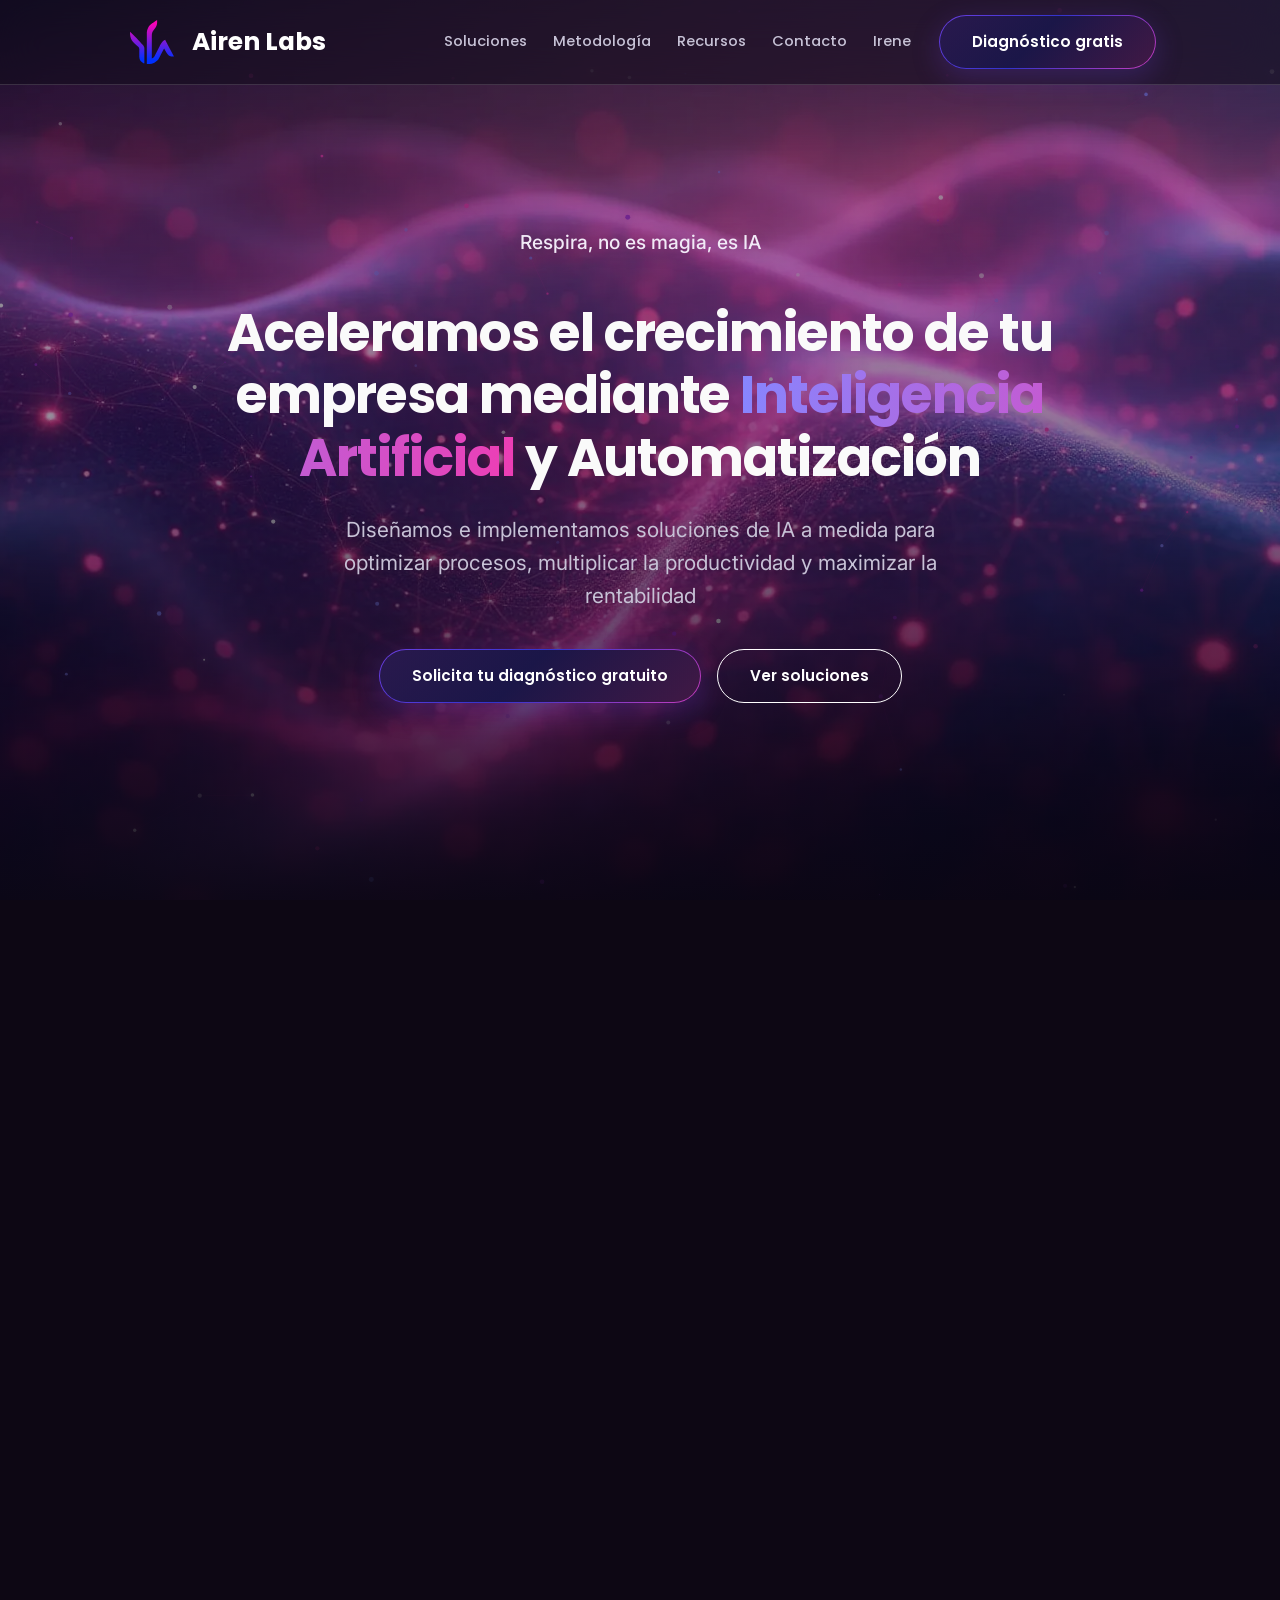
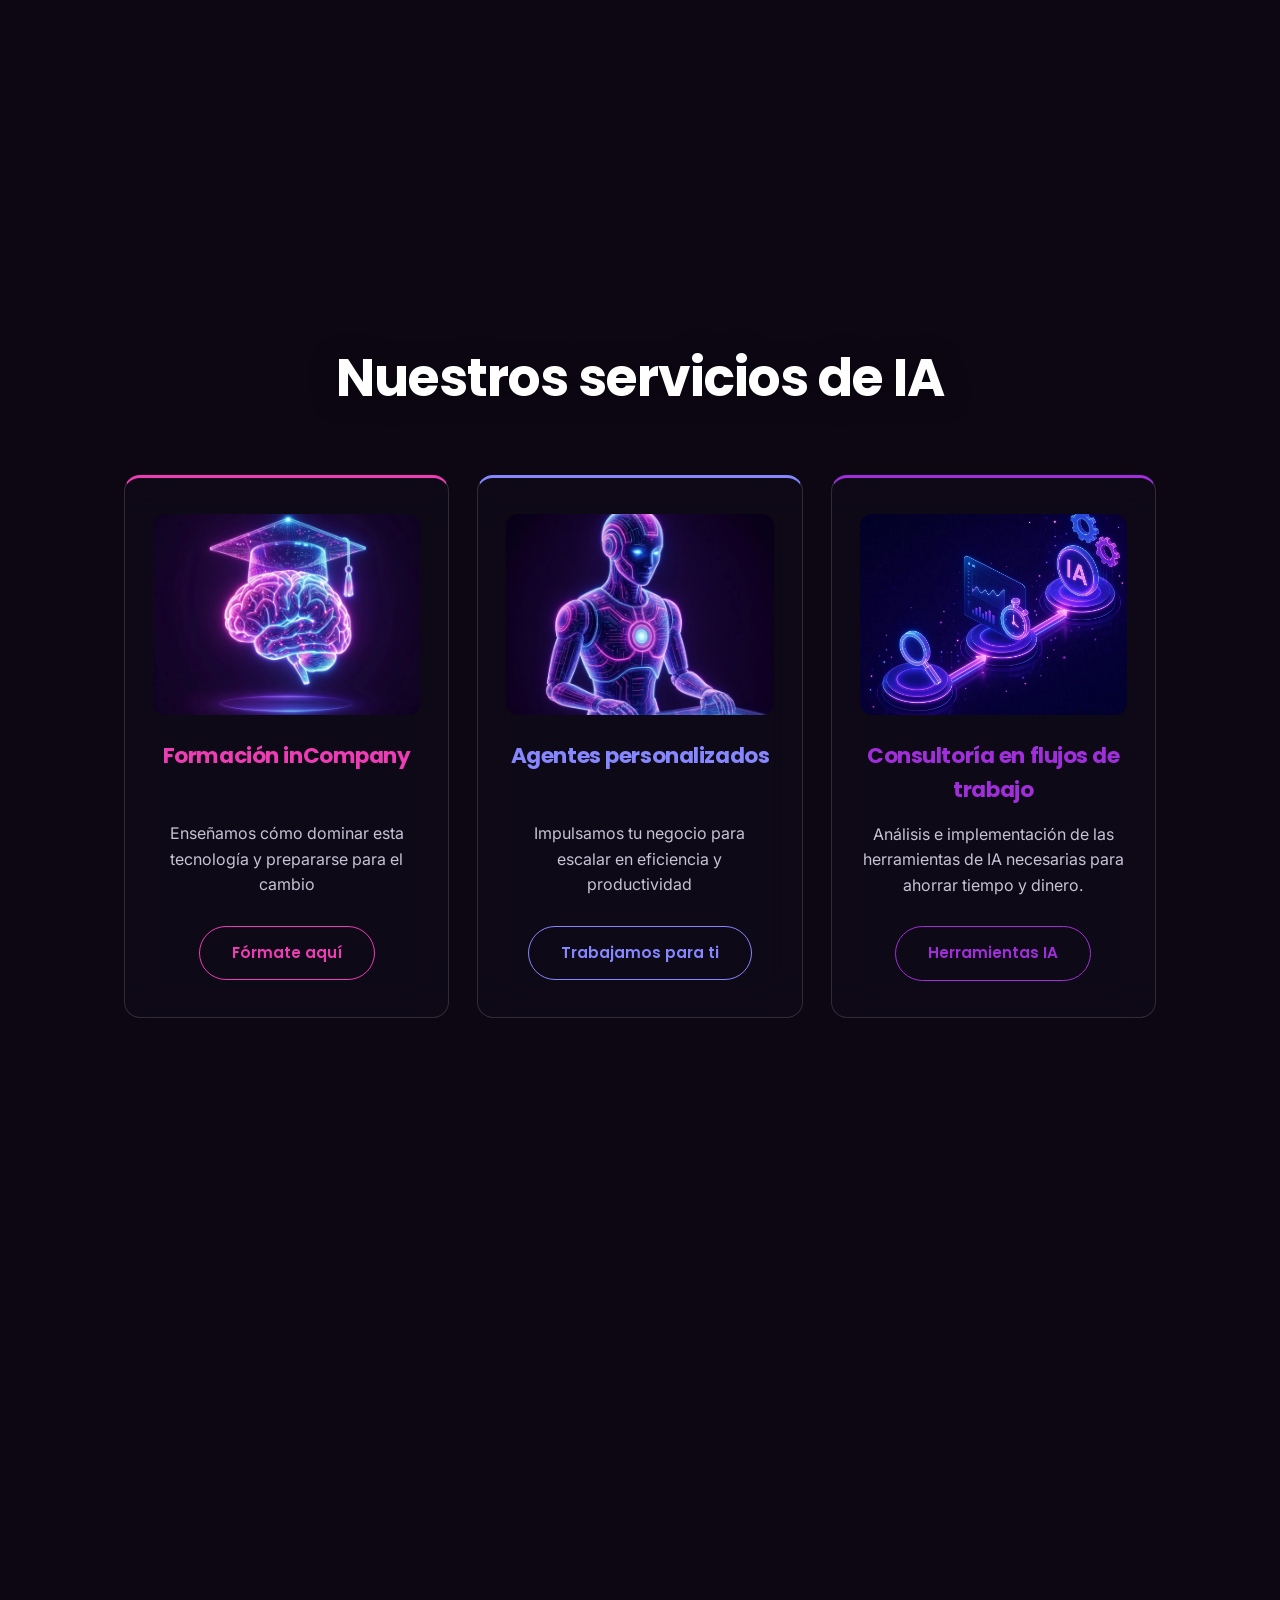
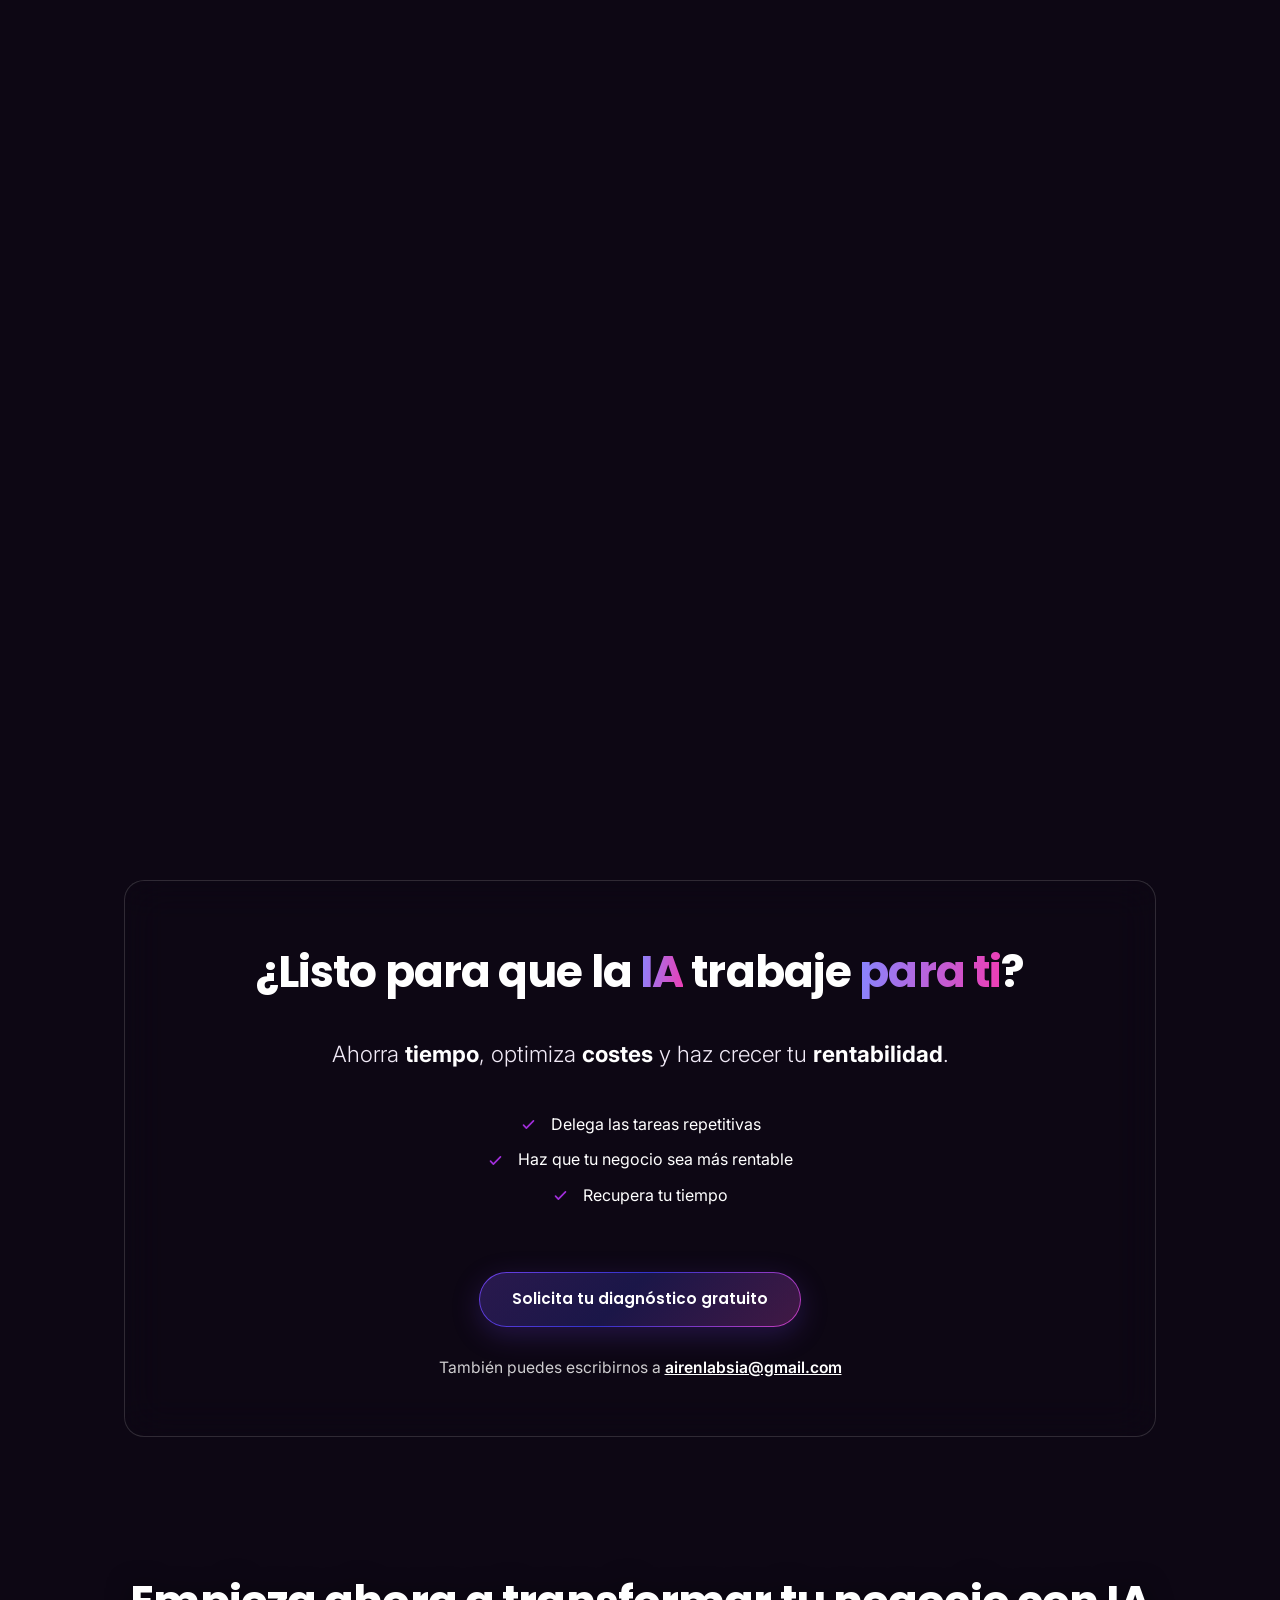
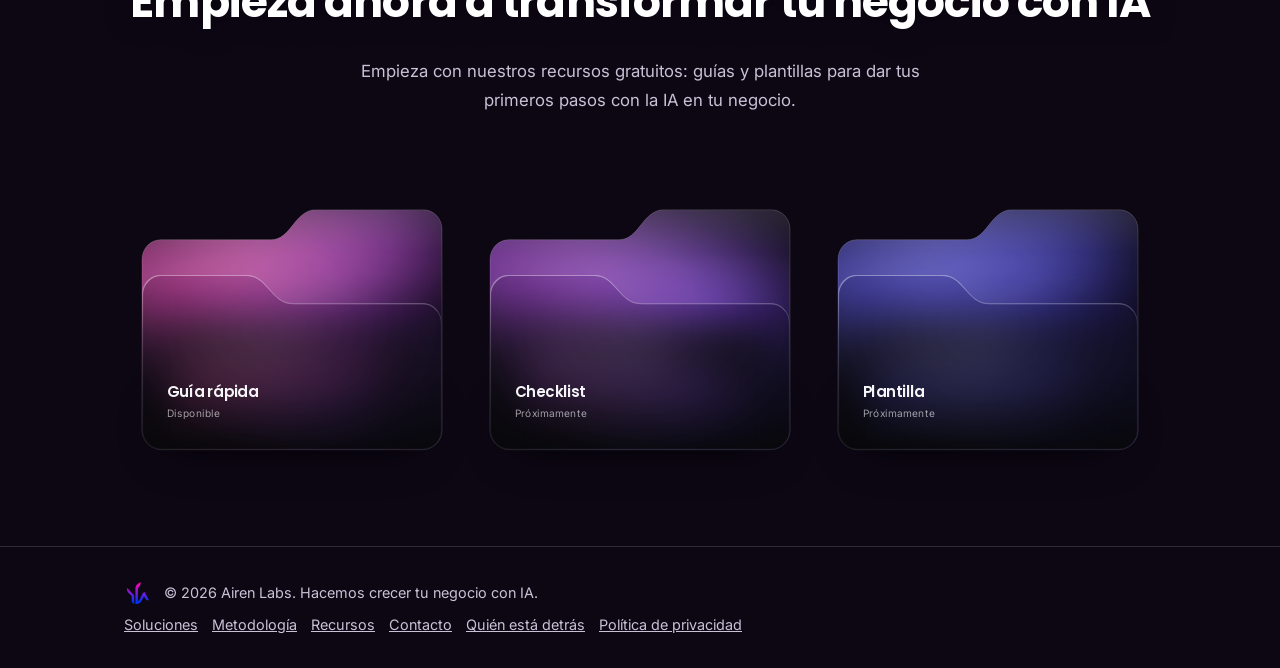
==== commit 15cddfac: "Añade 'Irene' al menú principal y quita el enlace de texto redundante al final de la home" ====
--- a/index.html
+++ b/index.html
@@ -49,6 +49,7 @@
       <a href="#metodologia">Metodología</a>
       <a href="#recursos">Recursos</a>
       <a href="#contact">Contacto</a>
+      <a href="quien-esta-detras.html">Irene</a>
     </nav>
     <a href="/diagnostico" class="btn btn--primary site-header__cta">Diagnóstico gratis</a>
     <button type="button" class="site-header__toggle" id="siteNavToggle" aria-expanded="false" aria-controls="siteNav" aria-label="Abrir menú">
@@ -296,10 +297,6 @@
       <a href="#" id="thanksFileLink" class="btn btn--primary" target="_blank" rel="noopener" hidden>Abrir guía</a>
     </div>
   </div>
-</div>
-
-<div class="about-link-wrap">
-  <a href="quien-esta-detras.html" class="about-link">¿Quién está detrás de Airen Labs? →</a>
 </div>
 
 <footer class="footer">
--- a/styles.css
+++ b/styles.css
@@ -1,15 +1,27 @@
 :root{--background:#0d0714;--card:#1B1B22;--muted:#2E2E38;--muted-foreground:#C7C2D6;--foreground:#FAFAFA;--border:rgba(250,250,250,0.14);--primary:#EE3DB4;--secondary:#3333CC;--accent:#A12EDB;--secondary-text:#8686FF;--gradient-primary:linear-gradient(135deg,#6C3FE0,#3333CC 45%,#C93DBE);--gradient-secondary:linear-gradient(135deg,#3333CC,#A12EDB);--gradient-text:linear-gradient(95deg,#8686FF,#EE3DB4);--glass:rgba(18,12,26,0.55);--glass-strong:rgba(18,12,26,0.74);--font-heading:'Poppins',Arial,sans-serif;--font-body:'Inter',Arial,sans-serif}*{box-sizing:border-box;margin:0;padding:0}html{scroll-behavior:smooth;scroll-padding-top:88px}body{background:var(--background);color:var(--foreground);font-family:var(--font-body);line-height:1.6;-webkit-font-smoothing:antialiased;overflow-x:hidden}h1,h2,h3{font-family:var(--font-heading);font-weight:700;letter-spacing:-0.02em}.container{max-width:1080px;margin:0 auto;padding:0 24px}.center{text-align:center}.gradient-text{background:var(--gradient-text);-webkit-background-clip:text;background-clip:text;color:transparent}.heading-solid{color:#fff;text-shadow:0 2px 24px rgba(0,0,0,.55)}.bg-scene{position:fixed;inset:0;z-index:-1;overflow:hidden;background:#0a0612 url('imagenes%20web/hero-bg.webp') center center / cover no-repeat}#stars{position:absolute;inset:0;width:100%;height:100%}.wave{position:absolute;left:-30vw;width:170vw;filter:blur(65px);opacity:0.22;mix-blend-mode:screen;border-radius:45%;animation:waveMove 22s ease-in-out infinite alternate}.wave--1{height:42vh;top:-10vh;background:linear-gradient(100deg,#EE3DB4,#FF6FCF 45%,#A12EDB);transform:rotate(-7deg)}.wave--2{height:48vh;top:26vh;background:linear-gradient(100deg,#A12EDB,#6C3FE0 40%,#3333CC);transform:rotate(5deg);animation-delay:-7s}.wave--3{height:56vh;bottom:-16vh;background:linear-gradient(100deg,#3333CC,#1b1a5c 60%,transparent);transform:rotate(-4deg);animation-delay:-14s;opacity:0.18}@keyframes waveMove{0%{transform:translate(0,0) rotate(-6deg)}50%{transform:translate(3vw,-2vh) rotate(-2deg)}100%{transform:translate(-2vw,2vh) rotate(-8deg)}}.bg-fade{position:absolute;inset:0;background:linear-gradient(to bottom,rgba(10,6,18,0.35) 0%,rgba(10,6,18,0.42) 45%,rgba(10,6,18,0.68) 80%,rgba(10,6,18,0.92) 100%)}@media (prefers-reduced-motion:reduce){.wave{animation:none}}.site-header{position:fixed;top:0;left:0;right:0;z-index:40;background:var(--glass);backdrop-filter:blur(20px);-webkit-backdrop-filter:blur(20px);border-bottom:1px solid var(--border)}.site-header__inner{display:flex;align-items:center;gap:28px;padding:14px 24px}.site-header__brand{display:flex;align-items:center;gap:12px;font-family:var(--font-heading);font-weight:700;font-size:1.55rem;color:#fff;text-decoration:none;margin-right:auto}.site-header__logo{width:56px;height:auto}.site-header__nav{display:flex;align-items:center;gap:26px}.site-header__nav a{font-family:var(--font-heading);font-weight:500;font-size:.92rem;color:var(--muted-foreground);text-decoration:none;transition:color .2s ease}.site-header__nav a:hover{color:#fff}.site-header__cta{padding:10px 22px;font-size:.88rem;flex-shrink:0}.site-header__toggle{display:none;flex-direction:column;justify-content:center;gap:5px;width:34px;height:34px;background:none;border:none;cursor:pointer;flex-shrink:0}.site-header__toggle span{display:block;width:100%;height:2px;background:#fff;border-radius:2px;transition:transform .2s ease,opacity .2s ease}.site-header__toggle[aria-expanded="true"] span:nth-child(1){transform:translateY(7px) rotate(45deg)}.site-header__toggle[aria-expanded="true"] span:nth-child(2){opacity:0}.site-header__toggle[aria-expanded="true"] span:nth-child(3){transform:translateY(-7px) rotate(-45deg)}@media (max-width:860px){.site-header__nav{position:absolute;top:100%;left:0;right:0;flex-direction:column;align-items:flex-start;gap:4px;padding:12px 24px 18px;background:rgba(13,8,20,.96);backdrop-filter:blur(20px);-webkit-backdrop-filter:blur(20px);border-bottom:1px solid var(--border);display:none}.site-header__nav.is-open{display:flex}.site-header__nav a{padding:10px 0;width:100%}.site-header__inner .site-header__cta{display:none}.site-header__toggle{display:flex}}.hero{position:relative;min-height:100vh;display:flex;align-items:center;justify-content:center;text-align:center;padding:90px 24px 60px}.hero__content{position:relative;z-index:1}.hero__ctas{display:flex;gap:16px;justify-content:center;flex-wrap:wrap;margin-top:2.25rem}.hero__subtitle{font-size:clamp(1rem,2vw,1.2rem);color:#F1EAF7;font-weight:500;text-shadow:0 2px 20px rgba(0,0,0,.4);margin-bottom:2.75rem}.hero__headline{font-size:clamp(2rem,4.2vw,3.25rem);font-weight:700;line-height:1.2;max-width:850px;margin:0 auto 1.5rem;color:#FAFAFA;text-wrap:balance}.hero__lead{font-size:clamp(1.05rem,2.1vw,1.3rem);font-weight:400;line-height:1.6;color:var(--muted-foreground);max-width:620px;margin:0 auto;text-shadow:0 2px 20px rgba(0,0,0,.4)}@media (max-width:600px){.hero{min-height:auto;padding:110px 24px 64px}}.value{padding:96px 0}.value h2{font-size:clamp(1.9rem,4vw,2.75rem);margin-bottom:3.5rem}@media (max-width:600px){.value{padding:56px 0 72px}.value h2{margin-bottom:2.25rem}}.value__subheading{font-size:clamp(1.5rem,3vw,2.1rem);color:#fff;margin:5rem 0 3rem}.value__list{position:relative;list-style:none;max-width:620px;margin:0 auto 3.5rem}.value__icon{display:inline-flex;align-items:center;justify-content:center;width:42px;height:42px;border-radius:12px;background:color-mix(in srgb,var(--icon-color) 32%,transparent);color:var(--icon-color);flex-shrink:0}.value__icon svg{width:22px;height:22px}.value__icon--check{width:auto;height:auto;border-radius:0;background:none;color:var(--icon-color)}.value__icon--check svg{width:17px;height:17px}.pillars{list-style:none;display:flex;gap:16px;max-width:980px;height:420px;margin:0 auto 3.5rem}.pillars__item{position:relative;flex:1;min-width:0;overflow:hidden;border-radius:20px;padding:28px 24px;background:var(--card-img) center/cover no-repeat,var(--card-color);cursor:pointer;transition:flex .55s cubic-bezier(.4,0,.2,1)}.pillars__item:hover,.pillars__item:focus-within,.pillars__item:focus-visible{flex:2.6}.pillars__item:focus-visible{outline:2px solid var(--card-color);outline-offset:-2px}.pillars__item::before{content:"";position:absolute;inset:0;background:linear-gradient(to top,color-mix(in srgb,var(--card-color) 72%,#0d0714 28%) 0%,color-mix(in srgb,var(--card-color) 50%,transparent) 62%,rgba(10,6,18,.3) 100%);opacity:1;transition:background .4s ease,opacity .4s ease}.pillars__item:hover::before,.pillars__item:focus-within::before{opacity:1;background:linear-gradient(to top,color-mix(in srgb,var(--card-color) 72%,#0d0714 28%) 0%,color-mix(in srgb,var(--card-color) 50%,transparent) 62%,rgba(10,6,18,.3) 100%)}.pillars__collapsed{position:relative;z-index:1;height:100%;display:flex;flex-direction:column;justify-content:space-between;transition:opacity .25s ease}.pillars__item:hover .pillars__collapsed,.pillars__item:focus-within .pillars__collapsed{opacity:0}.pillars__num{font-family:var(--font-heading);font-weight:700;font-size:.9rem;color:rgba(255,255,255,.8)}.pillars__label{writing-mode:vertical-rl;transform:rotate(180deg);align-self:flex-start;font-family:var(--font-heading);font-weight:700;font-size:1.2rem;color:#fff;white-space:nowrap}.pillars__expanded{position:absolute;inset:0;z-index:1;padding:28px 26px;display:flex;flex-direction:column;justify-content:flex-end;gap:10px;opacity:0;transform:translateX(16px);transition:opacity .35s ease .08s,transform .35s ease .08s;pointer-events:none}.pillars__item:hover .pillars__expanded,.pillars__item:focus-within .pillars__expanded{opacity:1;transform:translateX(0);pointer-events:auto}.pillars__icon{display:inline-flex;align-items:center;justify-content:center;width:44px;height:44px;margin-bottom:.5rem;border-radius:12px;background:rgba(255,255,255,.2);color:#fff}.pillars__icon svg{width:22px;height:22px}.pillars__eyebrow{font-family:var(--font-body);font-weight:600;font-size:.78rem;letter-spacing:.06em;text-transform:uppercase;color:rgba(255,255,255,.85)}.pillars__heading{font-size:1.4rem;color:#fff;margin:0}.pillars__desc{font-family:var(--font-body);font-size:.95rem;line-height:1.5;color:rgba(255,255,255,.92)}.pillars__tags{display:flex;flex-wrap:wrap;gap:8px;margin-top:4px}.pillars__tags span{font-family:var(--font-body);font-size:.8rem;font-weight:500;color:#fff;padding:4px 12px;border:1px solid rgba(255,255,255,.45);border-radius:999px;white-space:nowrap}@media (max-width:860px){.pillars{flex-direction:column;height:auto}.pillars__item{flex:none!important;padding:26px 22px}.pillars__item::before{background:linear-gradient(to top,color-mix(in srgb,var(--card-color) 72%,#0d0714 28%) 0%,color-mix(in srgb,var(--card-color) 50%,transparent) 62%,rgba(10,6,18,.3) 100%)}.pillars__collapsed{display:none}.pillars__expanded{position:static;opacity:1;transform:none;pointer-events:auto}}.closing-card{position:relative;max-width:980px;margin:0 auto;padding:22px 48px;border-radius:16px;border:1px solid var(--border);background:rgba(18,12,26,0.28);backdrop-filter:blur(10px);-webkit-backdrop-filter:blur(10px);text-align:center;overflow:hidden}.closing-card::before{content:"";position:absolute;inset:0;background:linear-gradient(90deg,rgba(238,61,180,.16),rgba(161,46,219,.1) 45%,transparent 75%);pointer-events:none}.closing-card p{position:relative;margin:0;font-family:var(--font-heading);font-weight:500;font-size:clamp(1.05rem,1.7vw,1.3rem);line-height:1.6;color:var(--foreground);letter-spacing:-0.01em}.closing-card .hl{font-weight:700;color:#fff}@media (max-width:600px){.closing-card{max-width:100%;padding:16px 20px}}.diagram{padding:96px 0}.diagram h2{font-size:clamp(1.9rem,4vw,2.75rem);margin-bottom:3rem}.diagram__flow{position:relative;padding-top:8px}.diagram__hline{position:absolute;top:24px;left:6%;right:6%;height:2px;background:rgba(250,250,250,.14)}.diagram__beam{position:absolute;top:20px;width:10px;height:10px;border-radius:50%;background:#fff;box-shadow:0 0 6px rgba(255,255,255,.9),0 0 16px rgba(255,255,255,.55);animation:diagramBeam 6s linear infinite}@keyframes diagramBeam{0%{left:6%;opacity:0}6%{opacity:1}94%{opacity:1}100%{left:94%;opacity:0}}@media (prefers-reduced-motion:reduce){.diagram__beam{animation:none;opacity:0}}.diagram__steps{position:relative;z-index:1;display:grid;grid-template-columns:repeat(4,1fr);gap:14px}.step{text-align:center}.step__node{width:48px;height:48px;margin:0 auto 16px;border-radius:50%;background:var(--background);border:2px solid var(--step-color);display:flex;align-items:center;justify-content:center;color:var(--step-color)}.step__node svg{width:22px;height:22px}.step h3{font-size:1.05rem;color:#fff;margin-bottom:6px}.step p{font-size:.85rem;color:var(--muted-foreground);line-height:1.5}@media (max-width:720px){.diagram__steps{grid-template-columns:1fr;gap:32px}.diagram__hline,.diagram__beam{display:none}}.cards{display:grid;grid-template-columns:repeat(3,1fr);gap:28px}.card{background:var(--glass);backdrop-filter:blur(20px);-webkit-backdrop-filter:blur(20px);border:1px solid var(--border);border-radius:16px;padding:36px 28px;text-align:center;transition:transform .25s ease,border-color .25s ease,background .25s ease}.card:hover{transform:translateY(-4px);border-color:var(--icon-color);background:var(--glass-strong)}.card__media{width:100%;aspect-ratio:4/3;border-radius:12px;overflow:hidden;margin-bottom:1.5rem;background:var(--muted)}.card__media img{width:100%;height:100%;object-fit:cover;display:block}.card__icon{display:inline-flex;align-items:center;justify-content:center;width:52px;height:52px;border-radius:14px;background:color-mix(in srgb,var(--icon-color) 16%,transparent);color:var(--icon-color);margin-bottom:1.25rem}.card__icon svg{width:26px;height:26px}.card h3{font-size:1.25rem;margin-bottom:.75rem;color:#fff}.card p{color:var(--muted-foreground);font-size:.98rem}.showcase{padding:96px 0 48px}.showcase h2{font-size:clamp(1.9rem,4vw,2.75rem);margin-bottom:3.5rem}.services{padding:96px 0}.services h2{font-size:clamp(2.25rem,5vw,3.25rem);margin-bottom:3.5rem}.service{display:block;color:inherit;text-decoration:none;cursor:pointer;background:var(--glass);backdrop-filter:blur(20px);-webkit-backdrop-filter:blur(20px);border:1px solid var(--border);border-top:3px solid var(--accent-color);border-radius:16px;padding:36px 28px;text-align:center;transition:transform .25s ease,background .25s ease}.service:hover{transform:translateY(-4px);background:var(--glass-strong)}.service h3{font-size:1.35rem;color:var(--accent-color);margin-bottom:.85rem;min-height:4.3rem}.service p{color:var(--muted-foreground);margin-bottom:1.75rem;min-height:3.2em}.btn{display:inline-block;font-family:var(--font-heading);font-weight:600;font-size:.95rem;border-radius:999px;padding:14px 32px;cursor:pointer;border:none;text-decoration:none;transition:transform .2s ease,box-shadow .2s ease}.btn[hidden]{display:none}.btn:hover{transform:translateY(-2px)}.btn--primary{color:#fff;border:1.5px solid transparent;background-image:linear-gradient(var(--glass-strong),var(--glass-strong)),var(--gradient-primary);background-origin:border-box;background-clip:padding-box,border-box;backdrop-filter:blur(10px);-webkit-backdrop-filter:blur(10px);box-shadow:0 8px 28px rgba(108,63,224,.25)}.btn--primary:hover{box-shadow:0 0 30px rgba(161,46,219,.45)}.btn--outline{background:transparent;border:1.5px solid var(--accent-color);color:var(--accent-color)}.btn--outline:hover{background:color-mix(in srgb,var(--accent-color) 18%,transparent)}.cta{padding:120px 0 130px;text-align:center;position:relative}.cta__card{max-width:1080px;margin:0 auto;background:rgba(18,12,26,0.18);backdrop-filter:blur(20px);-webkit-backdrop-filter:blur(20px);border:1px solid var(--border);border-radius:20px;padding:56px 44px}.cta h2{font-size:clamp(1.9rem,4vw,2.75rem);margin-bottom:1.75rem;color:#fff}.cta__subtitle{font-size:clamp(1.1rem,2.5vw,1.4rem);font-weight:300;color:#F1EAF7;margin-bottom:2.5rem}.cta__subtitle strong{font-weight:700;color:#fff}.value__list--cta li{display:flex;align-items:center;justify-content:center;gap:14px;color:#fff}.value__list--cta li:not(:last-child){margin-bottom:10px}.marker-underline{position:relative;white-space:nowrap}.marker-underline::after{content:"";position:absolute;left:-10%;right:-10%;bottom:-0.5em;height:0.55em;background-image:url("data:image/svg+xml;utf8,<svg xmlns='http://www.w3.org/2000/svg' viewBox='0 0 240 60' preserveAspectRatio='none'><path d='M6,34 C60,14 150,10 224,16 L232,34 C168,50 70,52 6,34 Z' fill='white'/></svg>");background-repeat:no-repeat;background-size:100% 100%;opacity:0.92;filter:drop-shadow(0 1px 1px rgba(0,0,0,.15));z-index:-1}.cta .btn--primary{margin-top:.5rem}.cta__email{margin-top:1.75rem;color:rgba(255,255,255,.8);font-size:.98rem}.cta__email a{color:#fff;font-weight:600;text-decoration:underline}.cta__note{margin-top:.75rem;color:rgba(255,255,255,.6);font-size:.85rem}.footer{padding:32px 0;color:var(--muted-foreground);font-size:.9rem;border-top:1px solid var(--border)}.footer__inner{max-width:1080px;margin:0 auto;padding:0 24px;display:flex;align-items:center;justify-content:space-between;flex-wrap:wrap;gap:18px 28px}.footer__brand{display:flex;align-items:center;gap:12px}.footer__logo{width:28px;height:auto;flex-shrink:0}.footer__links{display:flex;flex-wrap:wrap;gap:8px 22px}.footer__links a{color:var(--muted-foreground);text-decoration:none;transition:color .2s ease}.footer__links a:hover{color:#fff}@media (max-width:620px){.footer__inner{flex-direction:column;text-align:center;justify-content:center}.footer__links{justify-content:center}}.reveal{opacity:0;transform:translateY(24px);transition:opacity .7s ease,transform .7s ease}.reveal.is-visible{opacity:1;transform:translateY(0)}@media (max-width:860px){.cards{grid-template-columns:1fr}}.back-link{position:relative;z-index:1;display:inline-block;margin:24px 0 0 24px;font-family:var(--font-heading);font-weight:600;font-size:.9rem;color:var(--foreground);text-decoration:none;opacity:.85;transition:opacity .2s ease}.back-link:hover{opacity:1}.page-hero{padding:32px 0 80px}.page-hero__grid{display:grid;grid-template-columns:280px 1fr;gap:48px;align-items:center}.page-hero__media{border-radius:16px;overflow:hidden;aspect-ratio:4/3}.page-hero__media img{width:100%;height:100%;object-fit:cover;display:block}.page-hero__text h1{font-size:clamp(2.2rem,4.5vw,3.25rem);margin-bottom:1rem}.page-hero__lead{font-size:1.15rem;color:var(--muted-foreground);line-height:1.7;max-width:520px}@media (max-width:720px){.page-hero__grid{grid-template-columns:1fr;text-align:center}.page-hero__media{max-width:320px;margin:0 auto}.page-hero__lead{margin:0 auto}}.training{padding:0 0 96px}.training .card{text-align:left}.training .card h3{margin-bottom:.75rem}.resources{padding:0 0 96px}.resources h2{font-size:clamp(1.9rem,4vw,2.75rem);margin-bottom:1.25rem}.resources__intro{max-width:600px;margin:0 auto 2.5rem;text-align:center;color:var(--muted-foreground);font-size:1.05rem;line-height:1.7}.resources__form{max-width:560px;margin:0 auto;display:flex;flex-wrap:wrap;gap:16px;align-items:flex-start;background:var(--glass);backdrop-filter:blur(20px);-webkit-backdrop-filter:blur(20px);border:1px solid var(--border);border-radius:18px;padding:28px}.resources__field{flex:1 1 200px;display:flex;flex-direction:column;gap:6px}.resources__field label{font-size:.85rem;color:var(--muted-foreground);font-weight:500}.resources__field input{background:rgba(255,255,255,.06);border:1px solid var(--border);border-radius:10px;padding:12px 14px;color:#fff;font-family:var(--font-body);font-size:.95rem}.resources__field input:focus{outline:none;border-color:var(--primary)}.resources__error{display:none;font-size:.8rem;color:#EF4444}.resources__form .btn{flex:1 1 100%;align-self:stretch}.resources__note{max-width:560px;margin:14px auto 0;text-align:center;font-size:.82rem;color:var(--muted-foreground);opacity:.75}.resources__folders{max-width:1080px;margin:3rem auto 0;display:flex;flex-wrap:wrap;justify-content:center;align-items:flex-end;gap:2.5rem 3rem}.resources__list{max-width:680px;margin:2.5rem auto 0;display:flex;flex-direction:column;gap:14px}.resource{display:flex;align-items:center;gap:16px;width:100%;background:var(--glass);border:1px solid var(--border);border-radius:14px;padding:20px 22px;font-family:inherit;text-align:left;cursor:pointer;transition:border-color .2s ease,background .2s ease}button.resource:hover,button.resource:focus-visible{border-color:var(--primary);background:var(--glass-strong)}.resource__icon{width:40px;height:40px;flex-shrink:0;border-radius:10px;display:flex;align-items:center;justify-content:center;background:color-mix(in srgb,var(--icon-color) 22%,transparent);color:var(--icon-color)}.resource__icon svg{width:20px;height:20px}.resource__body{flex:1}.resource__body h3{font-size:1.05rem;color:#fff;margin-bottom:4px}.resource__body p{font-size:.9rem;color:var(--muted-foreground)}.resource__status{flex-shrink:0;font-size:.78rem;font-weight:600;font-family:var(--font-heading);color:var(--muted-foreground);background:rgba(255,255,255,.06);border:1px solid var(--border);border-radius:999px;padding:6px 14px}.resource__status--ready{color:#fff;background:rgba(238,61,180,.18);border-color:rgba(238,61,180,.5)}.resources__thanks{max-width:560px;margin:2rem auto 0;text-align:center;background:rgba(238,61,180,.1);border:1px solid rgba(238,61,180,.35);border-radius:14px;padding:20px 24px;color:#fff}.resources__thanks .btn{margin-top:14px}@media (max-width:520px){.resource{flex-wrap:wrap;text-align:center;justify-content:center}.resource__body{flex:1 1 100%}}.modal{position:fixed;inset:0;z-index:100;display:flex;align-items:center;justify-content:center;padding:24px}.modal[hidden]{display:none}.modal__backdrop{position:absolute;inset:0;background:rgba(8,5,14,.72);backdrop-filter:blur(4px);-webkit-backdrop-filter:blur(4px)}.modal__dialog{position:relative;width:100%;max-width:460px;max-height:90vh;overflow-y:auto;background:var(--glass-strong);backdrop-filter:blur(20px);-webkit-backdrop-filter:blur(20px);border:1px solid var(--border);border-radius:18px;padding:36px 32px}.modal__close{position:absolute;top:14px;right:14px;width:32px;height:32px;display:flex;align-items:center;justify-content:center;background:rgba(255,255,255,.06);border:1px solid var(--border);border-radius:50%;color:var(--foreground);font-size:1.3rem;line-height:1;cursor:pointer}.modal__close:hover{background:rgba(255,255,255,.12)}#resourceModalTitle{font-size:1.4rem;margin-bottom:.5rem;padding-right:28px}.modal__resource-name{color:var(--muted-foreground);font-size:.95rem;margin-bottom:1rem}.modal .resources__note{max-width:none;margin:0 0 1.5rem}.modal .resources__form{max-width:none;padding:0;border:none;background:none;backdrop-filter:none}.modal .resources__thanks{max-width:none;margin:0}.diag{padding:120px 0 100px;min-height:70vh}.diag__welcome{max-width:640px;margin:0 auto;text-align:center;background:var(--glass);backdrop-filter:blur(20px);-webkit-backdrop-filter:blur(20px);border:1px solid var(--border);border-radius:20px;padding:56px 44px}.diag__welcome-logo{width:56px;height:auto;margin:0 auto 1.25rem}.diag__welcome h1{font-size:clamp(1.6rem,4vw,2.6rem);margin-bottom:1.25rem;color:#fff}.diag__nowrap{white-space:nowrap}.diag__welcome p{color:var(--muted-foreground);font-size:1.05rem;margin-bottom:1rem;line-height:1.7}.diag__welcome .btn{margin-top:1.5rem}.diag__progress{max-width:640px;margin:0 auto 28px}.diag__progress-meta{font-size:.8rem;color:var(--muted-foreground);margin-bottom:8px}.diag__progress-track{height:8px;border-radius:999px;background:rgba(255,255,255,.08);overflow:hidden}.diag__progress-fill{height:100%;width:0;background:var(--gradient-primary);border-radius:999px;transition:width .35s ease}.diag__stage{max-width:640px;margin:0 auto;background:var(--glass);backdrop-filter:blur(20px);-webkit-backdrop-filter:blur(20px);border:1px solid var(--border);border-radius:20px;padding:44px 36px;animation:diagFade .35s ease}@keyframes diagFade{from{opacity:0;transform:translateY(8px)}to{opacity:1;transform:translateY(0)}}@media (prefers-reduced-motion:reduce){.diag__stage{animation:none}}.diag__title{font-size:clamp(1.3rem,3vw,1.7rem);color:#fff;margin-bottom:.5rem;font-family:var(--font-heading);font-weight:700;outline:none}.diag__help{color:var(--muted-foreground);font-size:.9rem;margin-bottom:1.5rem}.diag__error{display:none;color:#EF4444;font-size:.85rem;margin:.4rem 0 0}.diag__error.is-visible{display:block}.diag__banner{display:none;background:rgba(239,68,68,.12);border:1px solid rgba(239,68,68,.4);color:#fff;border-radius:12px;padding:14px 18px;font-size:.9rem;margin-bottom:1.5rem}.diag__banner.is-visible{display:block}.diag__options{display:flex;flex-direction:column;gap:12px;margin-bottom:.5rem}.diag__option{display:flex;align-items:center;gap:14px;text-align:left;width:100%;min-height:56px;background:rgba(255,255,255,.04);border:1.5px solid var(--border);border-radius:14px;padding:14px 18px;color:#fff;font-family:var(--font-body);font-size:.98rem;font-weight:500;cursor:pointer;transition:border-color .2s ease,background .2s ease}.diag__option:hover{border-color:var(--primary);background:rgba(255,255,255,.07)}.diag__option:focus-visible{outline:2px solid var(--primary);outline-offset:2px}.diag__option.is-selected{border-color:var(--primary);background:color-mix(in srgb,var(--primary) 18%,transparent)}.diag__option.is-disabled{opacity:.4;cursor:not-allowed}.diag__option-check{flex-shrink:0;width:22px;height:22px;border-radius:7px;border:1.5px solid var(--border);display:flex;align-items:center;justify-content:center;transition:border-color .2s ease,background .2s ease}.diag__option--single .diag__option-check{border-radius:50%}.diag__option.is-selected .diag__option-check{border-color:var(--primary);background:var(--gradient-primary)}.diag__option-check svg{width:13px;height:13px;opacity:0;transition:opacity .15s ease;color:#fff}.diag__option.is-selected .diag__option-check svg{opacity:1}.diag__field{display:flex;flex-direction:column;gap:8px;margin-bottom:.5rem}.diag__field label{font-size:.85rem;color:var(--muted-foreground);font-weight:500}.diag__select,.diag__textarea,.diag__input{background:rgba(255,255,255,.06);border:1px solid var(--border);border-radius:10px;padding:14px 16px;color:#fff;font-family:var(--font-body);font-size:.98rem;width:100%}.diag__select:focus,.diag__textarea:focus,.diag__input:focus{outline:none;border-color:var(--primary)}.diag__textarea{min-height:140px;resize:vertical}.diag__charcount{text-align:right;font-size:.78rem;color:var(--muted-foreground)}.diag__contact-grid{display:grid;grid-template-columns:1fr 1fr;gap:18px;margin-bottom:1.25rem}@media (max-width:560px){.diag__contact-grid{grid-template-columns:1fr}}.diag__trap{position:absolute;left:-9999px;width:1px;height:1px;overflow:hidden}.diag__checkbox{display:flex;gap:12px;align-items:flex-start;margin-bottom:1rem;font-size:.88rem;color:var(--muted-foreground);line-height:1.55;cursor:pointer}.diag__checkbox input{margin-top:3px;width:18px;height:18px;flex-shrink:0;accent-color:var(--primary)}.diag__checkbox a{color:#fff;text-decoration:underline}.diag__legal{font-size:.68rem;color:var(--muted-foreground);opacity:.75;line-height:1.6;margin:1.25rem 0 1.75rem}.diag__legal strong{color:#fff;font-weight:600}.diag__legal a{color:var(--muted-foreground);text-decoration:underline}.diag__nav{display:flex;justify-content:space-between;align-items:center;gap:16px;margin-top:2rem}.diag__nav .btn:disabled{opacity:.45;cursor:not-allowed;transform:none;box-shadow:none}.diag__thanks{text-align:center}.diag__thanks h2{font-size:clamp(1.9rem,4vw,2.6rem);margin-bottom:1.25rem;color:#fff;outline:none}.diag__thanks p{color:var(--muted-foreground);font-size:1.05rem;margin-bottom:1.5rem;line-height:1.7}.diag__thanks blockquote{font-family:var(--font-heading);font-style:italic;color:#fff;font-size:clamp(.78rem,2.3vw,1.05rem);white-space:nowrap;margin-top:3.5rem}.diag__thanks cite{display:block;margin-top:.6rem;font-style:normal;color:var(--muted-foreground);font-size:.9rem;white-space:normal;text-align:right}@media (max-width:420px){.diag__thanks blockquote{white-space:normal}}@media (max-width:560px){.diag{padding:100px 0 80px}.diag__stage{padding:32px 22px}.diag__welcome{padding:40px 24px}}.legal{padding:60px 0 100px}.legal__content{max-width:760px;margin:0 auto;background:var(--glass);backdrop-filter:blur(20px);-webkit-backdrop-filter:blur(20px);border:1px solid var(--border);border-radius:20px;padding:48px 40px}.legal h1{font-size:clamp(1.8rem,4vw,2.5rem);margin-bottom:.5rem;color:#fff}.legal__updated{color:var(--muted-foreground);font-size:.85rem;margin-bottom:2rem}.legal h2{font-size:1.2rem;color:#fff;margin:2rem 0 .75rem}.legal p,.legal li{color:var(--muted-foreground);font-size:.98rem;line-height:1.75;margin-bottom:.75rem}.legal ul{padding-left:1.25rem;margin-bottom:1rem}.legal strong{color:#fff}.legal a{color:var(--secondary-text)}@media (max-width:560px){.legal__content{padding:32px 22px}}.footer__inner{flex-wrap:wrap;row-gap:6px}.footer__links{display:flex;gap:14px}.footer__links a{color:var(--muted-foreground);text-decoration:underline}.footer__links a:hover{color:#fff}
-.about-hero{padding:64px 0 8px}
-.about-hero__lead{max-width:620px;margin:1rem auto 0;color:var(--muted-foreground);font-size:1.1rem;line-height:1.75;text-align:center}
-.about-section{padding:64px 0}
-.about-section h2{font-size:clamp(1.6rem,3.5vw,2.25rem);margin-bottom:1.75rem}
+.about-hero{padding:44px 0 4px}
+.about-hero__grid{display:grid;grid-template-columns:200px 1fr;gap:48px;align-items:center}
+.about-hero__mark{display:flex;justify-content:center}
+.about-hero__mark img{width:100%;max-width:180px;height:auto;filter:drop-shadow(0 0 44px rgba(161,46,219,.5))}
+.about-hero__text h1{text-align:left}
+.about-hero__lead{max-width:640px;margin:1rem 0 0;color:var(--muted-foreground);font-size:1.1rem;line-height:1.75;text-align:left}
+@media (max-width:720px){.about-hero__grid{grid-template-columns:1fr;text-align:center}.about-hero__text h1{text-align:center}.about-hero__lead{text-align:center;margin-left:auto;margin-right:auto}.about-hero__mark img{max-width:130px}}
+.about-section{padding:40px 0}
+.about-section h2{font-size:clamp(1.6rem,3.5vw,2.25rem);margin-bottom:1.25rem}
 .about-prose{max-width:700px;margin:0 auto;color:var(--muted-foreground);font-size:1.03rem;line-height:1.85}
 .about-prose p+p{margin-top:1.1rem}
 .about-prose strong{color:#fff}
-.cards--five{display:grid;grid-template-columns:repeat(auto-fit,minmax(210px,1fr));gap:24px}
-.cards--five .card{text-align:left}
-.about-team{padding:64px 0}
-.about-team__grid{display:grid;grid-template-columns:280px 1fr;gap:48px;align-items:start}
+.cards--five{display:grid;grid-template-columns:1fr;gap:14px}
+.cards--five .card{display:flex;align-items:center;gap:20px;text-align:left;padding:18px 30px}
+.cards--five .card__icon{flex-shrink:0;margin-bottom:0}
+.cards--five .card h3{margin-bottom:.4rem}
+.cards--five .card p{font-size:.92rem}
+.cards--five.cards--compact{grid-template-columns:repeat(5,1fr);gap:14px}
+.cards--five.cards--compact .card{flex-direction:column;align-items:center;text-align:center;padding:22px 10px;gap:10px}
+.cards--five.cards--compact .card h3{margin-bottom:0;font-size:.95rem;line-height:1.3}
+@media (max-width:860px){.cards--five.cards--compact{grid-template-columns:repeat(auto-fit,minmax(120px,1fr))}}
+.about-team{padding:40px 0}
+.about-team__grid{display:grid;grid-template-columns:1fr 280px;gap:48px;align-items:center}
 .about-team__photo{position:relative;border-radius:20px;padding:4px;background-image:linear-gradient(var(--background),var(--background)),var(--gradient-primary);background-origin:border-box;background-clip:padding-box,border-box;border:1.5px solid transparent}
 .about-team__photo img{display:block;width:100%;height:auto;border-radius:16px}
 .about-team__intro{font-size:1.15rem;color:#fff;margin-bottom:1.25rem;font-family:var(--font-heading);font-weight:500}
